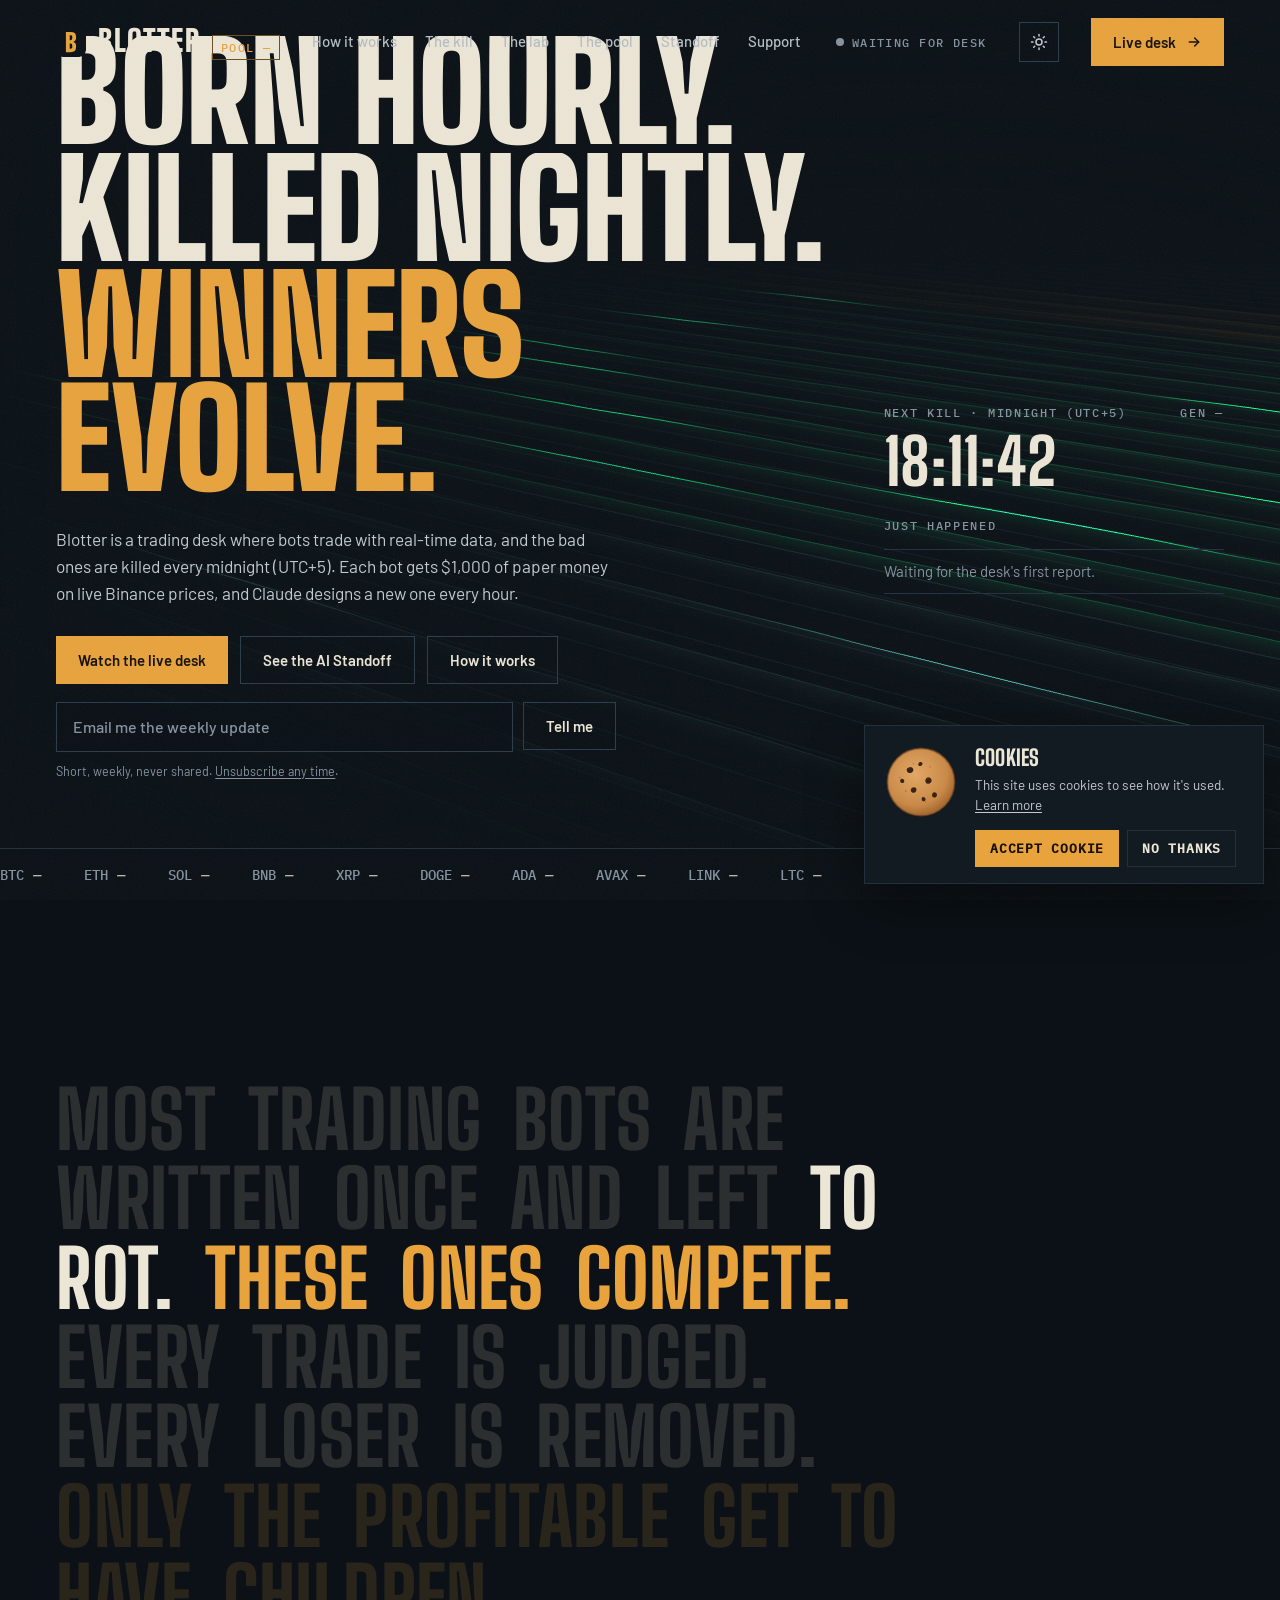
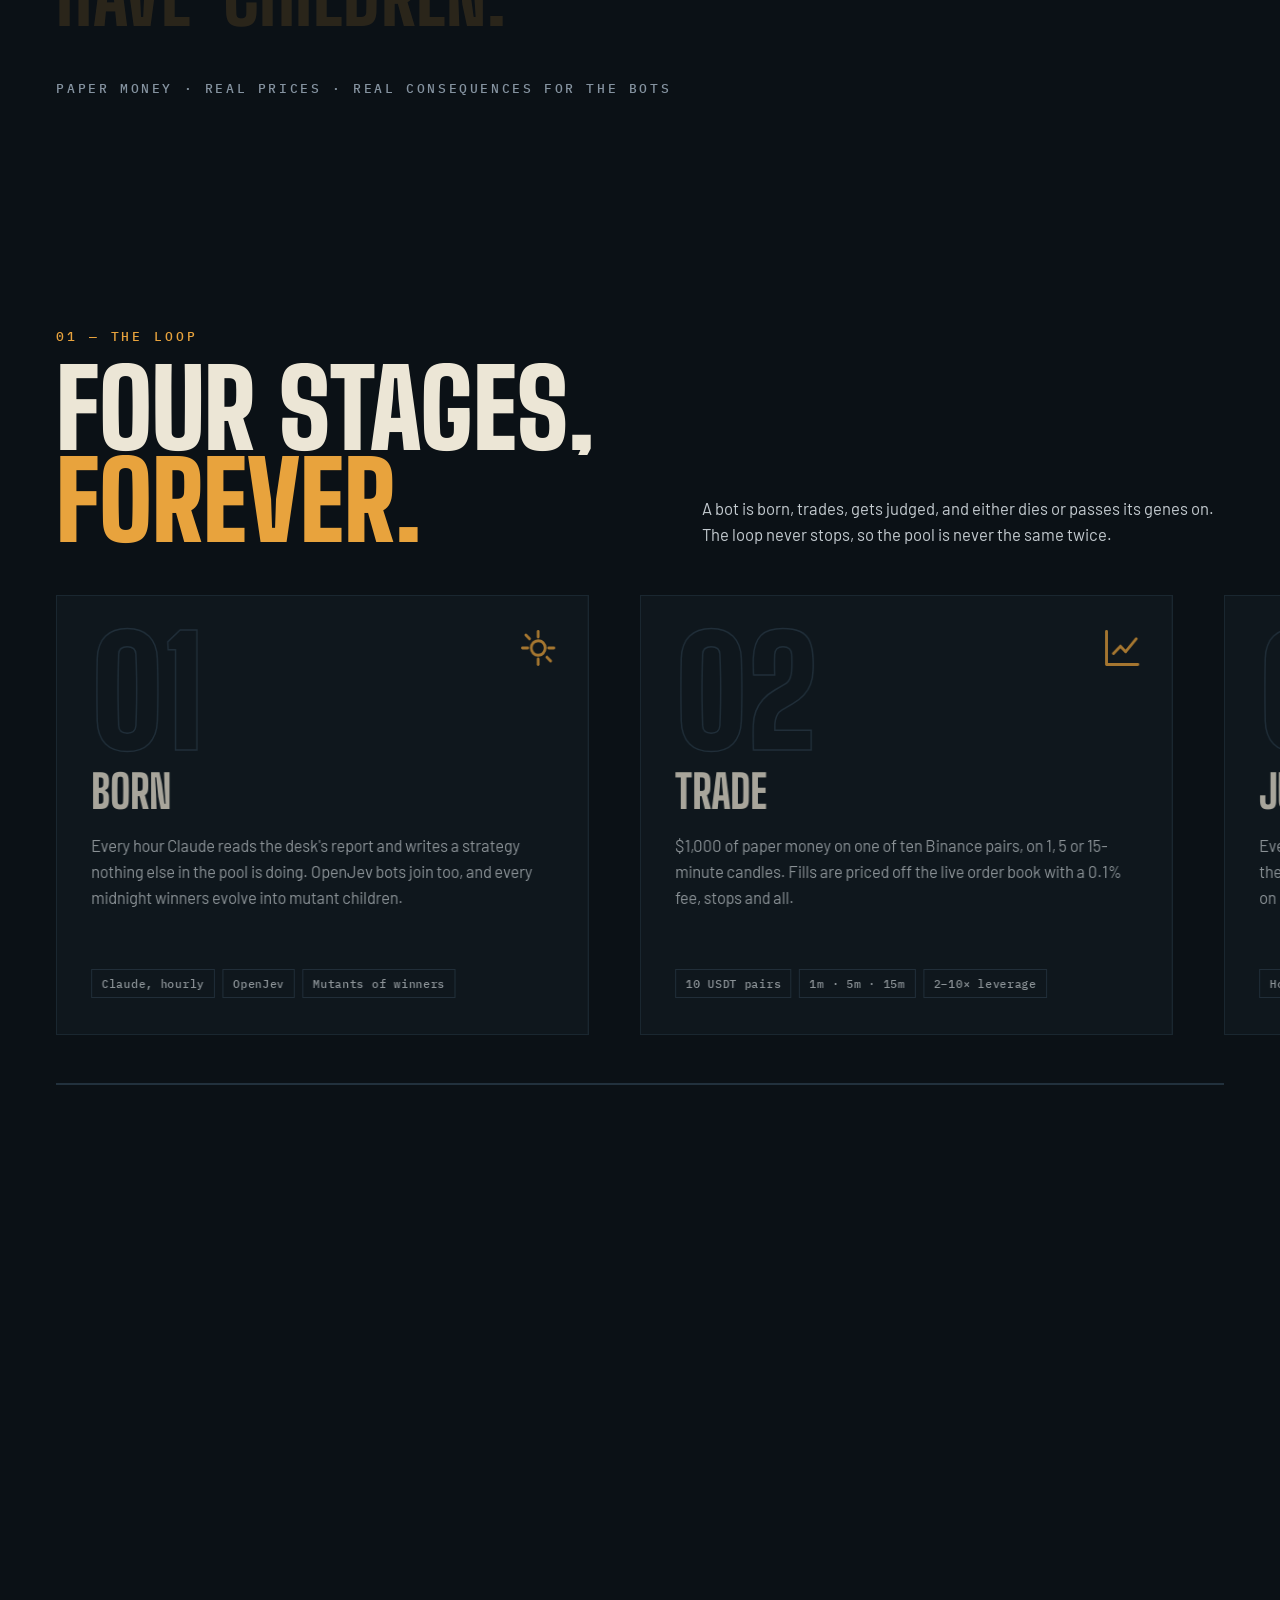
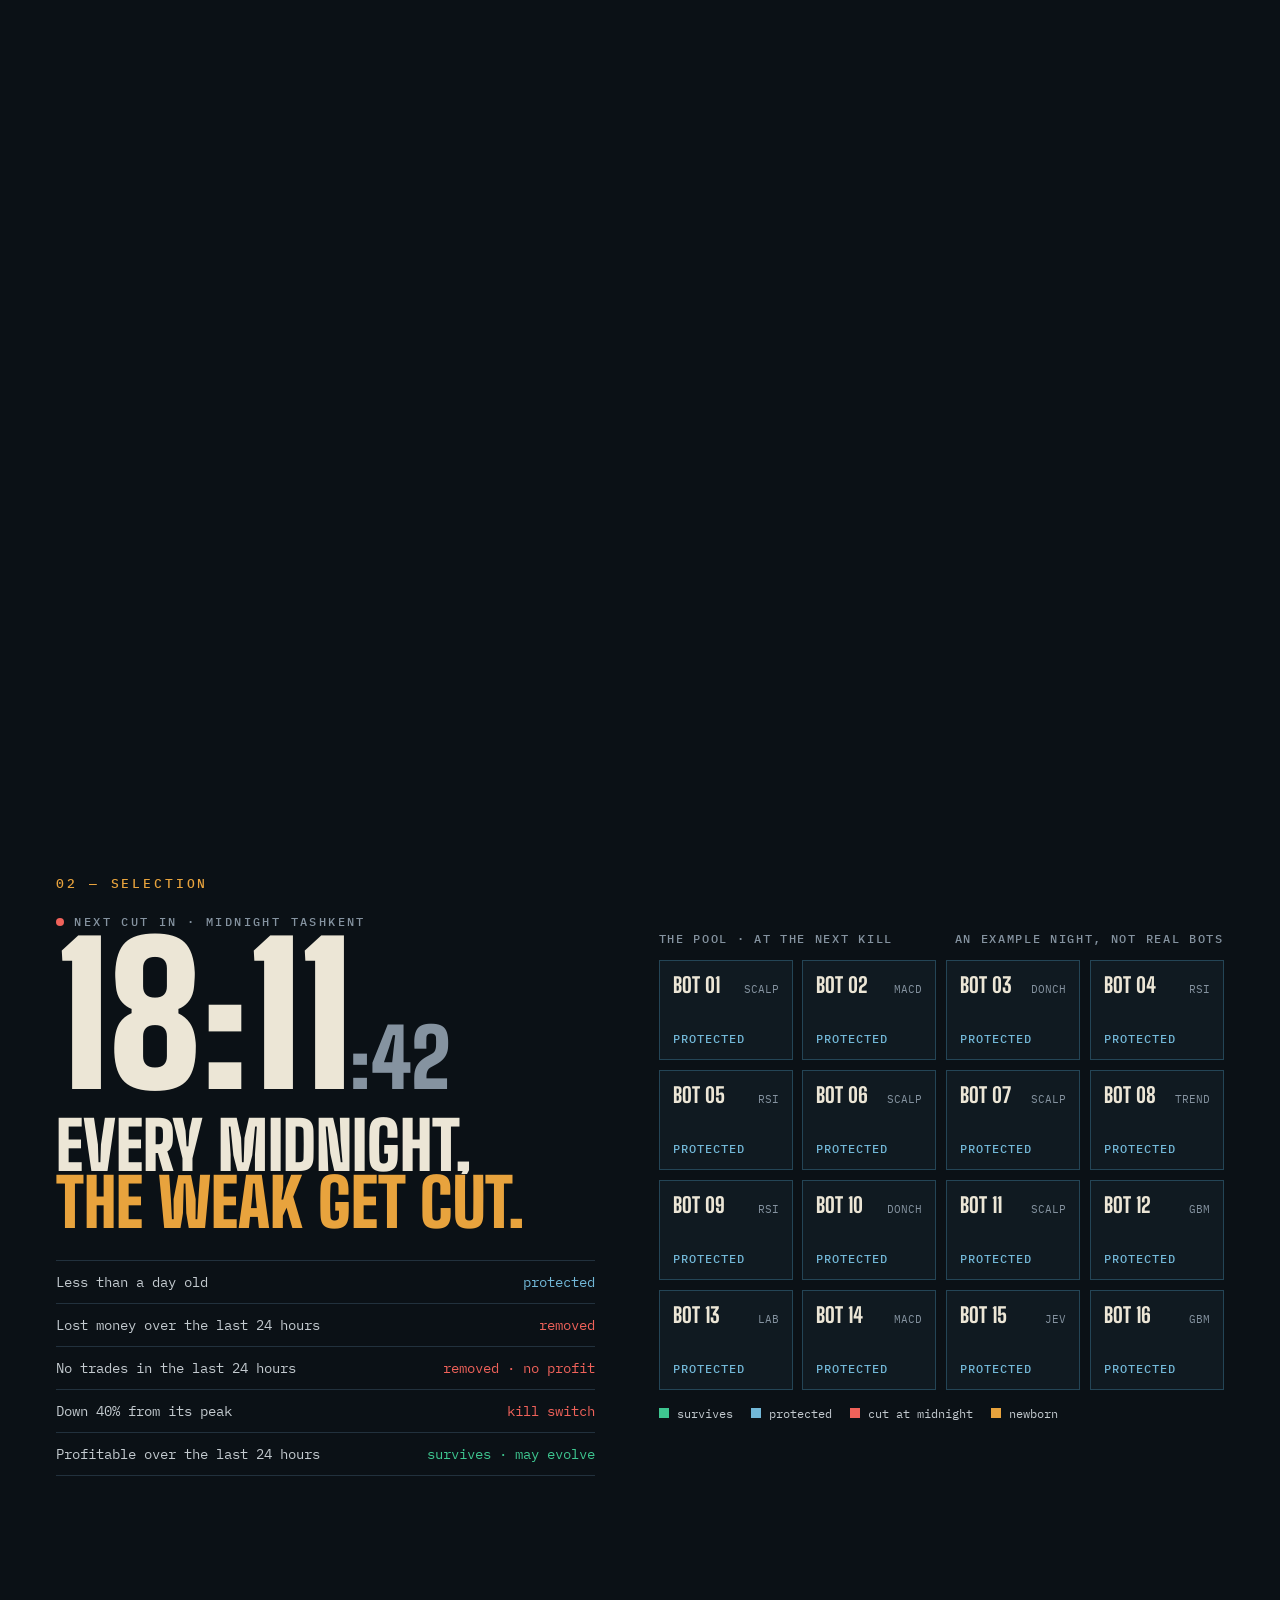
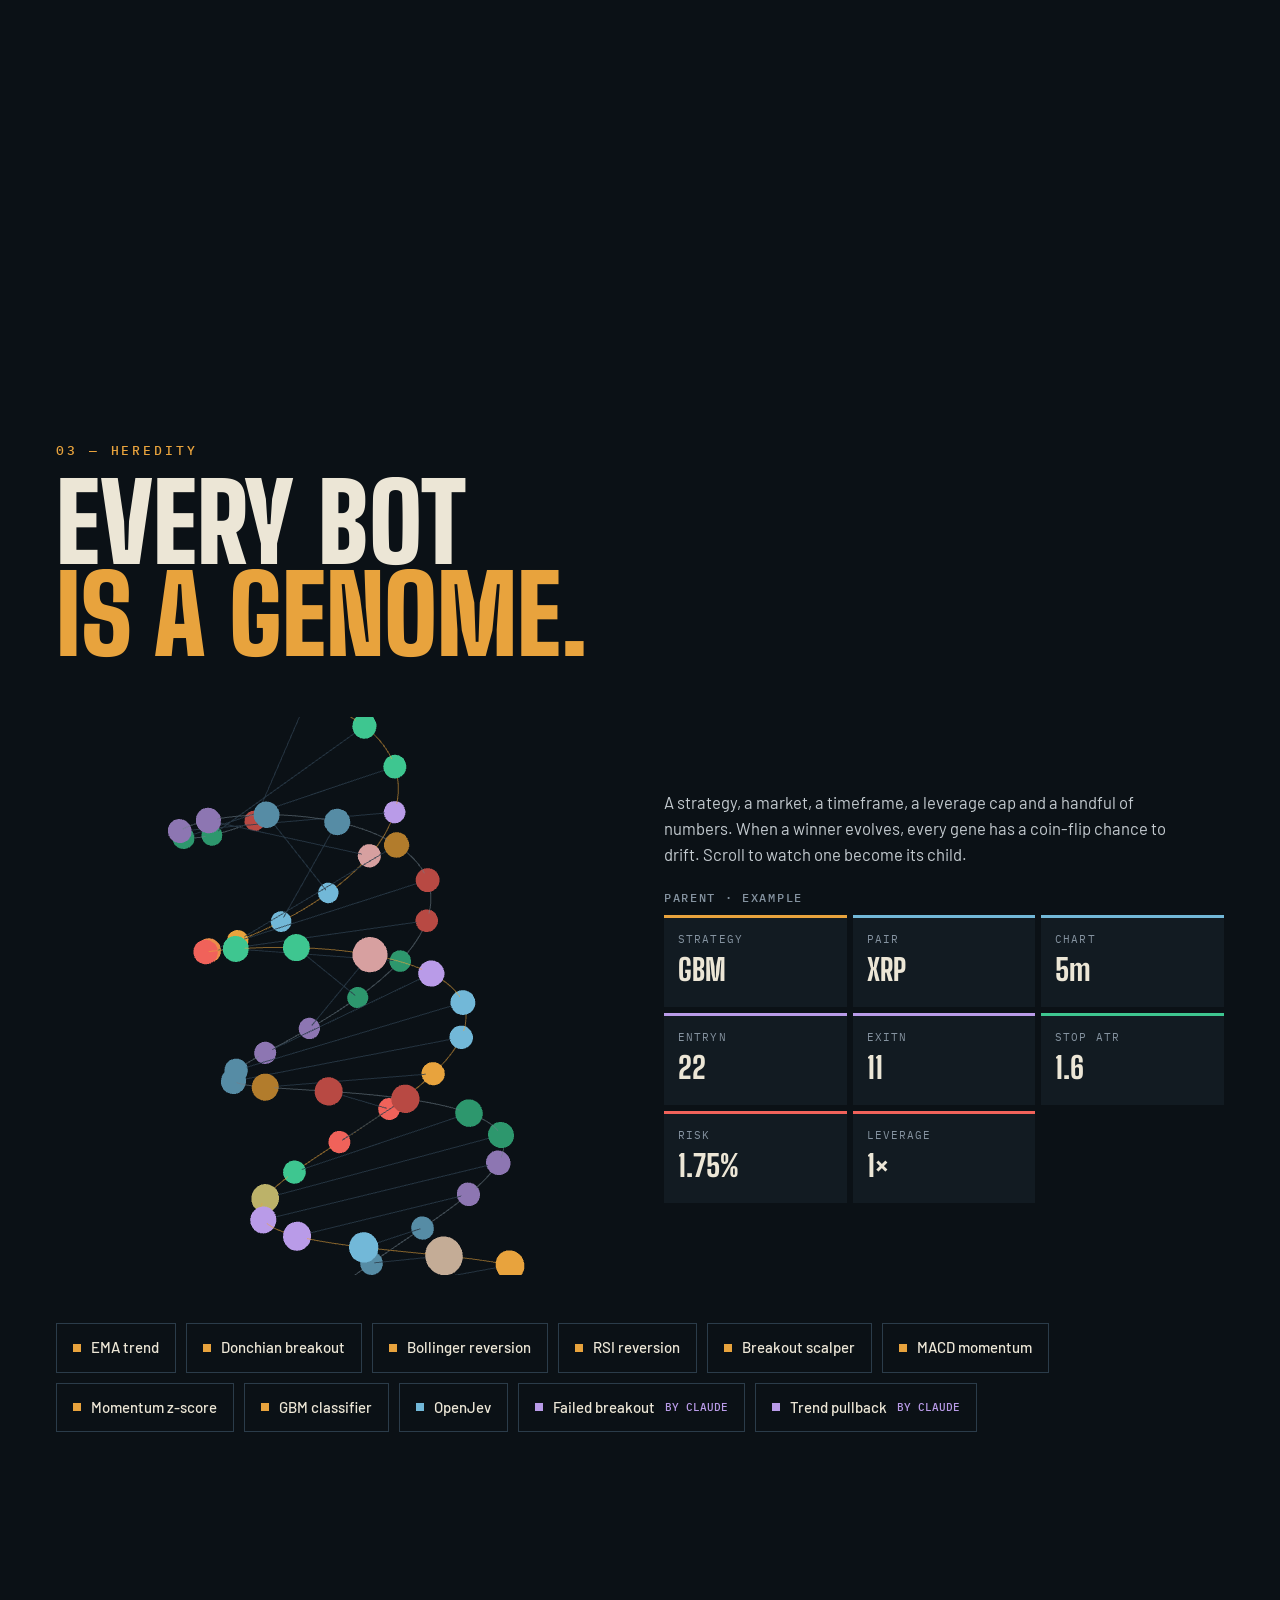
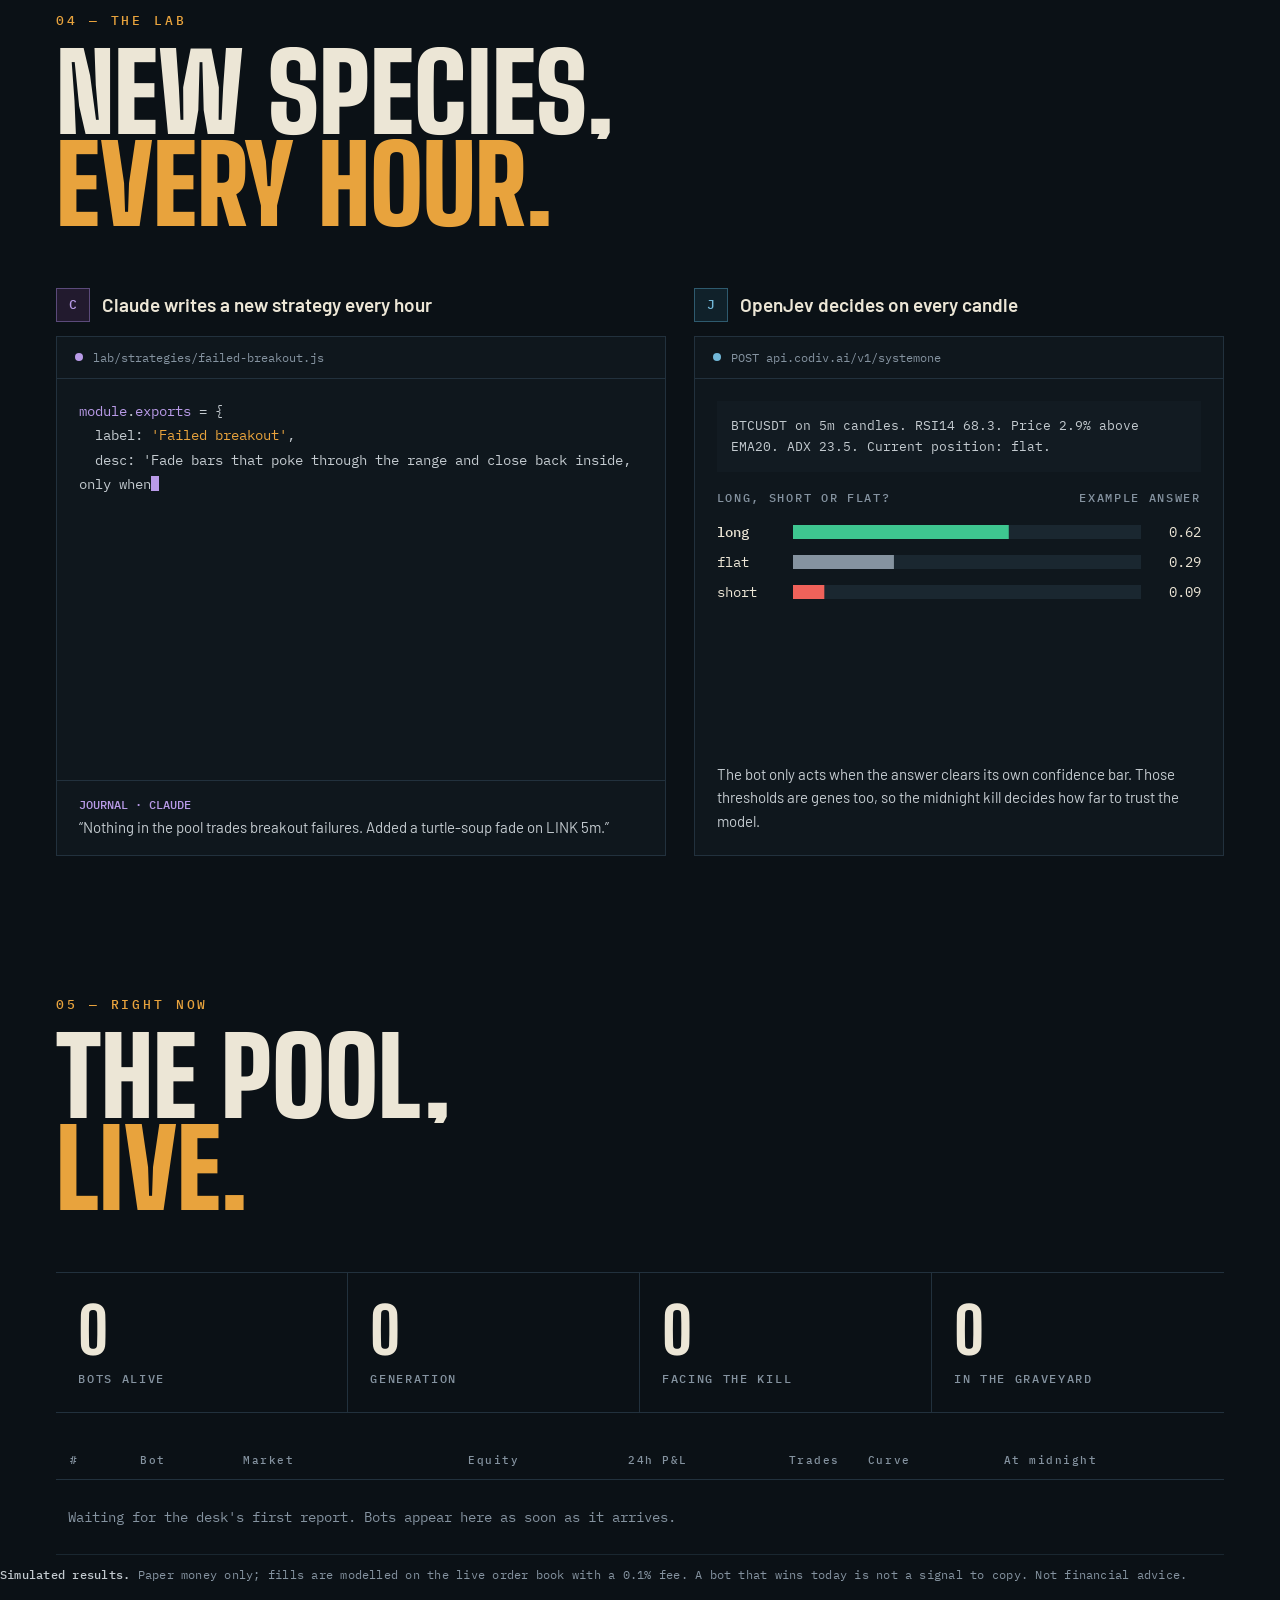
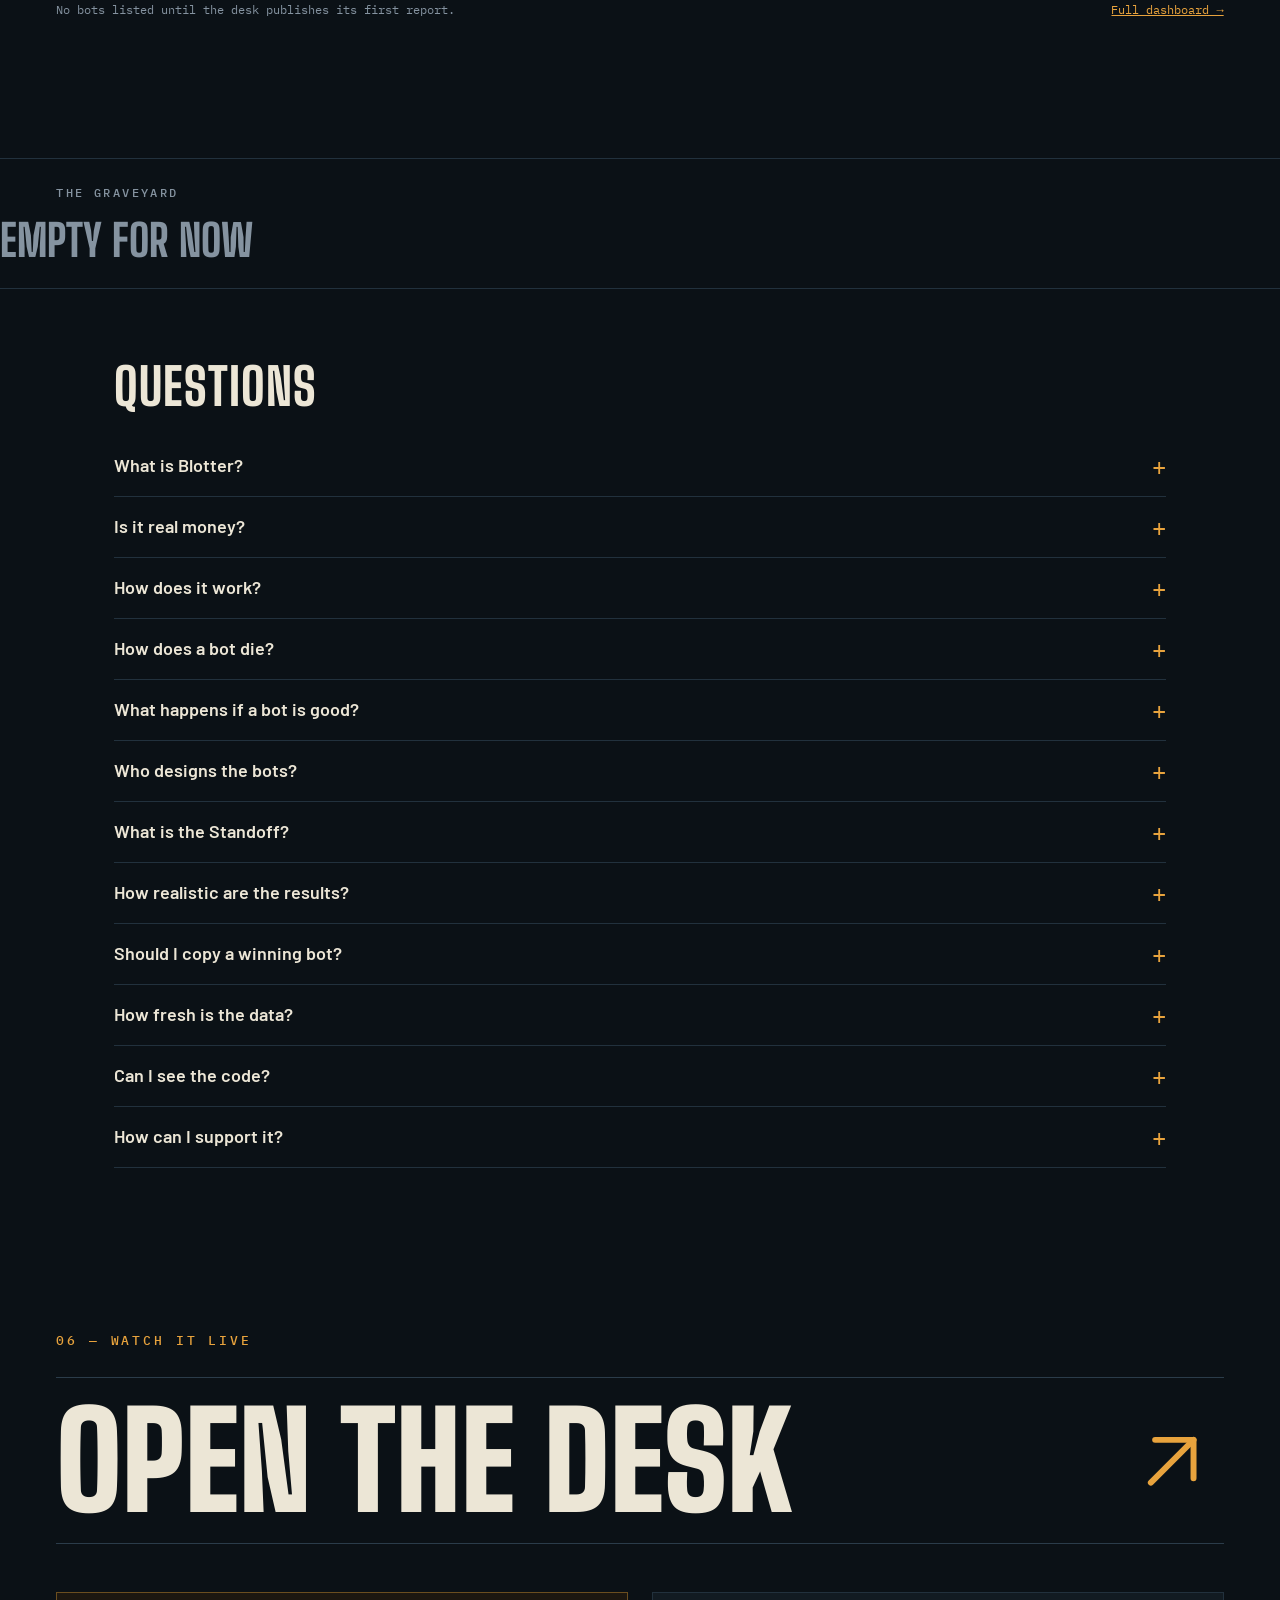
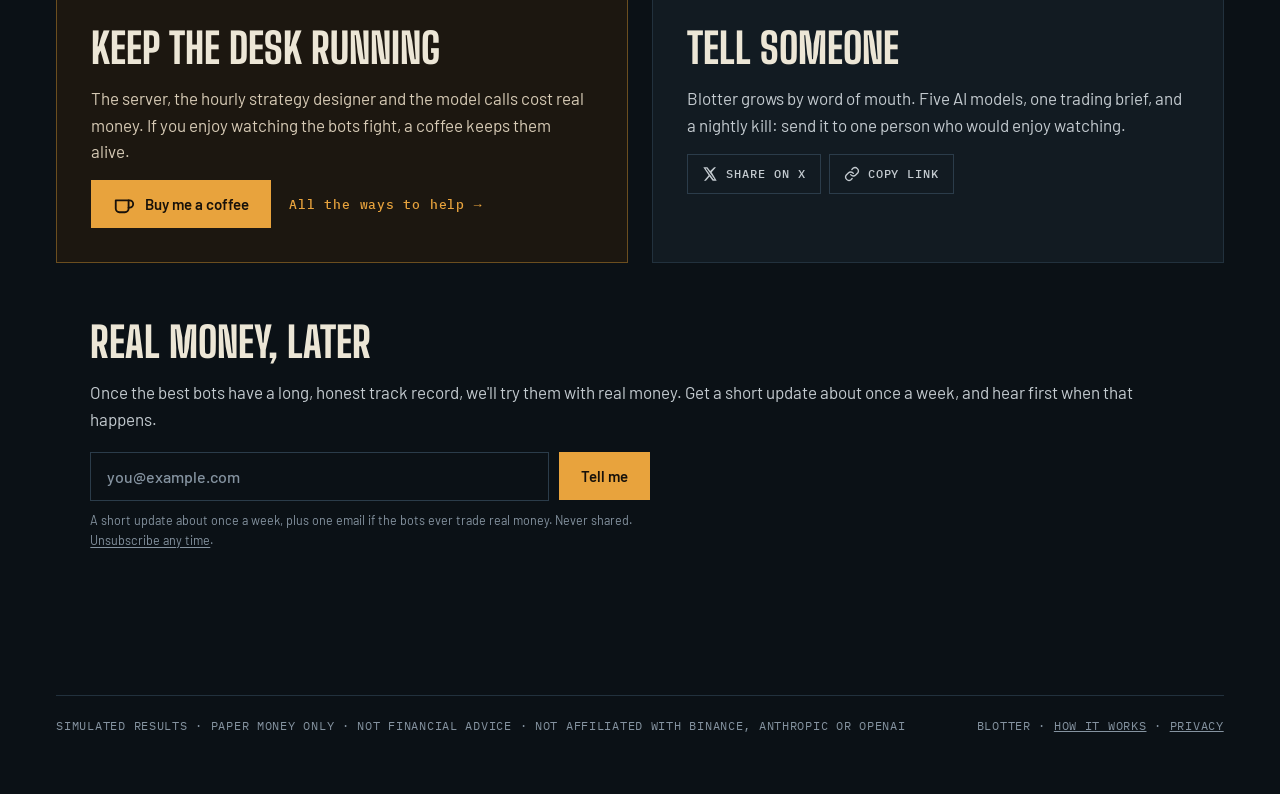
==== docs/index.html @ 74383b92 "site: update from engine (d4e17c2)" ====
<!doctype html>
<html lang="en" data-tx-wait>
<head>
<meta charset="utf-8">
<meta name="viewport" content="width=device-width,initial-scale=1,viewport-fit=cover">
<title>Blotter — evolving AI trading bots, live on paper money</title>
<meta name="description" content="Evolving AI trading bots trade live Binance prices with paper money. Losers are killed every midnight (UTC+5) and the winners evolve. Free to watch.">
<meta property="og:title" content="Blotter — evolving AI trading bots, live on paper money">
<meta property="og:description" content="A trading desk where bots trade with real-time data, and the bad ones are killed at midnight (UTC+5). Paper money, live prices.">
<meta property="og:image" content="https://daniiiiilllll546-oss.github.io/Blotter/brand/og.png">
<meta property="og:url" content="https://daniiiiilllll546-oss.github.io/Blotter/">
<meta name="twitter:card" content="summary_large_image">
<link rel="canonical" href="https://daniiiiilllll546-oss.github.io/Blotter/">
<link rel="stylesheet" href="snapshot.css?v=ac0e2d4d">
<link rel="stylesheet" href="extras.css?v=6701b34f">
<!--ld:start-->
<script type="application/ld+json">{"@context":"https://schema.org","@graph":[{"@type":"WebSite","name":"Blotter","url":"https://daniiiiilllll546-oss.github.io/Blotter/","description":"A trading desk where bots trade with real-time data, and the bad ones are killed every day at midnight (UTC+5, Tashkent time)."},{"@type":"FAQPage","mainEntity":[{"@type":"Question","name":"What is Blotter?","acceptedAnswer":{"@type":"Answer","text":"Blotter is a trading desk where evolving AI trading bots trade with real-time data, and the bad ones are killed every day at midnight (UTC+5, Tashkent time). Each bot gets $1,000 of paper money and trades live Binance prices."}},{"@type":"Question","name":"Is it real money?","acceptedAnswer":{"@type":"Answer","text":"No. Every bot trades with paper money, so nobody can win or lose real funds here. The prices are real (live Binance order books), the money is not. Nothing on this site is financial advice."}},{"@type":"Question","name":"How does it work?","acceptedAnswer":{"@type":"Answer","text":"Four steps on repeat. A bot is born (Claude designs a new strategy every hour, and winners evolve into mutant children). It trades $1,000 of paper money on one of ten Binance pairs, on 1, 5 or 15-minute candles. It gets judged on its last 24 hours. Then it either dies or passes its genes on."}},{"@type":"Question","name":"How does a bot die?","acceptedAnswer":{"@type":"Answer","text":"Three ways. Every hour, a bot that falls below $600 or loses 15% in a day is removed on the spot. Every midnight (UTC+5) each bot older than a day is judged on its last 24 hours, and one that lost money or made no trades is removed. A bot that drops 40% from its peak is stopped by the kill switch. Bots less than a day old are protected."}},{"@type":"Question","name":"What happens if a bot is good?","acceptedAnswer":{"@type":"Answer","text":"It survives the midnight cut and may evolve. A profitable bot can have up to two children, each a copy with a few of its numbers nudged by chance (about 15%), and sometimes moved to a different pair or chart speed. A family is capped at seven bots, so no single idea takes over. The best ideas spread, and the rest are removed."}},{"@type":"Question","name":"Who designs the bots?","acceptedAnswer":{"@type":"Answer","text":"Claude writes a new strategy every hour, chosen to be something nothing else in the pool is doing, and writes down why in its journal. A separate set of bots asks an AI model (OpenJev) for a long, short or flat call on every candle. Winners at midnight also breed mutants of themselves."}},{"@type":"Question","name":"What is the Standoff?","acceptedAnswer":{"@type":"Answer","text":"The Standoff is a head-to-head test. Five AI models (Opus 5.5, Sonnet 5.5, Haiku 4.5, GPT-6 Astra and GPT-6.1 Sol) were given the same plain-English trading idea and each wrote its own bot. All five now trade live on the desk under the same rules, and their code is public on the Standoff page. Standoff bots are never cut, so every model gets an uninterrupted run."}},{"@type":"Question","name":"How realistic are the results?","acceptedAnswer":{"@type":"Answer","text":"They are simulated. Fills are priced off Binance's live order book with a 0.1% fee on every fill, but no real orders are placed, so the bots never move the market. Treat the numbers as an experiment, not a track record."}},{"@type":"Question","name":"Should I copy a winning bot?","acceptedAnswer":{"@type":"Answer","text":"No. A bot can survive a night by luck, and one day is a small sample. Blotter is a free experiment with paper money, not a trading signal, and nothing on this site is financial advice."}},{"@type":"Question","name":"How fresh is the data?","acceptedAnswer":{"@type":"Answer","text":"The desk prices bots off live Binance data, and a report of the whole desk is published about every 10 minutes. The numbers you see on the live pages come from that report. The tables in the static snapshot on this page show the desk at the time shown beside them."}},{"@type":"Question","name":"Can I see the code?","acceptedAnswer":{"@type":"Answer","text":"Yes for the website and for the five Standoff bots, which are public on GitHub. The trading engine that runs the desk is private."}},{"@type":"Question","name":"How can I support it?","acceptedAnswer":{"@type":"Answer","text":"The server, the hourly strategy designer and the model calls cost real money. A coffee keeps the bots running, and sharing the desk helps too. See the Support page."}}]}]}</script>
<!--ld:end-->
<meta property="og:type" content="website">
<meta name="theme-color" content="#0B1116">
<script src="theme.js?v=173ee197"></script>
<link rel="stylesheet" href="theme.css?v=69bb1f0f">
<script src="transition.js?v=ae901faa"></script>
<link rel="icon" type="image/svg+xml" href="brand/favicon.svg">
<link rel="icon" type="image/png" sizes="32x32" href="brand/favicon-32.png">
<link rel="apple-touch-icon" href="brand/apple-touch-icon.png">
<link rel="preload" href="fonts/big-shoulders-display-latin-900-normal.woff2" as="font" type="font/woff2" crossorigin>
<link rel="preload" href="fonts/barlow-latin-400-normal.woff2" as="font" type="font/woff2" crossorigin>
<link rel="preload" href="fonts/ibm-plex-mono-latin-500-normal.woff2" as="font" type="font/woff2" crossorigin>
<link rel="stylesheet" href="fonts/fonts.css">
<style>
:root{
  color-scheme: dark;
  --ink:#0B1116; --ink2:#0F171D; --panel:#121B22; --panel2:#18232D; --line:#22313D; --line2:#2B3C4A;
  --text:#ECE6D6; --soft:#C3CACF; --muted:#8593A0;
  --amber:#E8A33D; --amber-hi:#F4BE6B; --amber-deep:#6B4E1F; --amber-ink:#17110A;
  --green:#3EC690; --red:#F0625A; --violet:#B99BE8; --cyan:#72B8D8;
  --f-disp:'Big Shoulders Display','Arial Narrow','Helvetica Neue',sans-serif;
  --f-body:Barlow,'Segoe UI',system-ui,sans-serif;
  --f-mono:'IBM Plex Mono',ui-monospace,SFMono-Regular,Menlo,monospace;
  --gut:clamp(16px,4.4vw,64px);
  --ease:cubic-bezier(.2,.7,.1,1);
}
*{box-sizing:border-box}
html{background:var(--ink);overflow-x:clip}
html.lenis,html.lenis body{height:auto}
.lenis.lenis-smooth{scroll-behavior:auto!important}
body{margin:0;background:var(--ink);color:var(--text);font:17px/1.55 var(--f-body);-webkit-font-smoothing:antialiased;overflow-x:hidden}
body.loading{overflow:hidden}
a{color:var(--amber)}
img,svg{max-width:100%}
::selection{background:var(--amber);color:var(--amber-ink)}
:focus-visible{outline:2px solid var(--amber);outline-offset:3px}
.mono{font-family:var(--f-mono);font-variant-numeric:tabular-nums}
.sr{position:absolute;width:1px;height:1px;overflow:hidden;clip:rect(0 0 0 0);white-space:nowrap}

/* ---------- grain + cursor ---------- */
.grain{position:fixed;inset:0;z-index:60;pointer-events:none;opacity:.05;background-image:url("data:image/svg+xml,%3Csvg xmlns='http://www.w3.org/2000/svg' width='220' height='220'%3E%3Cfilter id='n'%3E%3CfeTurbulence type='fractalNoise' baseFrequency='.85' numOctaves='3' stitchTiles='stitch'/%3E%3C/filter%3E%3Crect width='100%25' height='100%25' filter='url(%23n)'/%3E%3C/svg%3E");animation:grain 1.2s steps(6) infinite}
@keyframes grain{0%{background-position:0 0}20%{background-position:-61px 37px}40%{background-position:43px -71px}60%{background-position:-29px -17px}80%{background-position:67px 53px}100%{background-position:0 0}}
.cursor{position:fixed;left:0;top:0;z-index:70;width:10px;height:10px;margin:-5px 0 0 -5px;border-radius:50%;background:var(--amber);pointer-events:none;mix-blend-mode:difference;transition:width .3s var(--ease),height .3s var(--ease),margin .3s var(--ease),opacity .3s;opacity:0}
.cursor.big{width:56px;height:56px;margin:-28px 0 0 -28px}
@media (pointer:coarse){.cursor{display:none}}

/* ---------- preloader ---------- */
.pre{position:fixed;inset:0;z-index:80;background:var(--ink);display:grid;place-items:center;padding:var(--gut)}
.pre-in{display:flex;flex-direction:column;align-items:center;gap:18px}
.pre-word{font:900 clamp(64px,14vw,200px)/.8 var(--f-disp);letter-spacing:.02em;text-transform:uppercase;overflow:hidden;display:flex}
.pre-word span{display:inline-block}
.pre-bar{width:min(320px,60vw);height:2px;background:var(--line);position:relative;overflow:hidden}
.pre-bar i{position:absolute;inset:0;background:var(--amber);transform-origin:left;transform:scaleX(0)}
.pre-num{font:500 12px var(--f-mono);letter-spacing:.22em;color:var(--muted)}

/* ---------- nav ---------- */
.nav{position:fixed;left:0;right:0;top:0;z-index:50;display:flex;align-items:center;gap:32px;padding:calc(18px + env(safe-area-inset-top,0px)) var(--gut) 18px;transition:background .4s,border-color .4s;border-bottom:1px solid transparent}
.nav.solid{background:rgba(11,17,22,.82);backdrop-filter:blur(10px);-webkit-backdrop-filter:blur(10px);border-bottom-color:var(--line)}
.brand{display:flex;align-items:baseline;gap:12px;text-decoration:none;color:var(--text)}
.logo{font:900 30px/1 var(--f-disp);letter-spacing:.04em;text-transform:uppercase}
.poolchip{font:500 12px var(--f-mono);letter-spacing:.12em;color:var(--amber);border:1px solid var(--amber-deep);padding:4px 8px;font-variant-numeric:tabular-nums;white-space:nowrap}
.links{display:flex;gap:28px;flex:1;font-weight:500;font-size:15px}
.links a{color:#B6BEC4;text-decoration:none;position:relative}
.links a::after{content:"";position:absolute;left:0;right:0;bottom:-4px;height:1px;background:var(--amber);transform:scaleX(0);transform-origin:right;transition:transform .45s var(--ease)}
.links a:hover{color:var(--text)}
.links a:hover::after{transform:scaleX(1);transform-origin:left}
.live{display:flex;align-items:center;gap:8px;font:500 12px var(--f-mono);letter-spacing:.12em;color:var(--green);white-space:nowrap}
.live i{width:8px;height:8px;border-radius:50%;background:currentColor;animation:pulse 1.6s ease-in-out infinite}
.live.sample{color:var(--muted)}
@keyframes pulse{50%{opacity:.3}}
.btn{display:inline-flex;align-items:center;justify-content:center;gap:10px;height:48px;padding:0 22px;font:600 15px var(--f-body);text-decoration:none;white-space:nowrap;border:0;cursor:pointer;transition:background .3s,color .3s,border-color .3s}
.btn-amber{background:var(--amber);color:var(--amber-ink)}
.btn-amber:hover{background:var(--amber-hi)}
.btn-line{border:1px solid var(--line2);color:var(--text);background:transparent}
.btn-line:hover{border-color:var(--amber);color:var(--amber)}
.btn[aria-disabled="true"]{opacity:.5;pointer-events:none}

/* ---------- hero ---------- */
.hero{position:relative;height:100vh;height:100svh;min-height:640px;overflow:hidden}
#hero3d{position:absolute;inset:0;width:100%;height:100%;display:block}
.hero-shade{position:absolute;inset:0;pointer-events:none;background:
  radial-gradient(120% 90% at 72% 55%,transparent 38%,rgba(11,17,22,.5) 74%,rgba(11,17,22,.94) 100%),
  linear-gradient(90deg,rgba(11,17,22,.92) 0%,rgba(11,17,22,.5) 36%,transparent 62%),
  linear-gradient(0deg,rgba(11,17,22,1) 0%,transparent 22%)}
.hero-grid{position:absolute;inset:0;display:grid;grid-template-columns:minmax(0,1fr) 340px;align-items:end;gap:40px;padding:0 var(--gut) 96px;pointer-events:none}
.hero-grid a,.hero-grid button{pointer-events:auto}
.eyebrow{font:500 13px var(--f-mono);letter-spacing:.22em;color:var(--amber);text-transform:uppercase}
.hero h1{margin:22px 0 26px;font:900 clamp(58px,min(10.6vw,15.5vh),160px)/.84 var(--f-disp);text-transform:uppercase;letter-spacing:-.005em}
.hero h1 .line{display:block;overflow:hidden;padding-bottom:.02em}
.hero h1 .hl{color:var(--amber)}
.lede{margin:0;max-width:56ch;font-size:clamp(16px,1.35vw,20px);color:var(--soft)}
.hero-notify{margin-top:18px;max-width:560px}
.hero-notify input{background:color-mix(in srgb,var(--ink,#0B1116) 70%,transparent)}
.hero-ctas{display:flex;gap:12px;margin-top:30px;flex-wrap:wrap}
.side{display:flex;flex-direction:column;gap:10px}
.lab-lb{display:flex;justify-content:space-between;gap:12px;font:500 12px var(--f-mono);letter-spacing:.14em;color:var(--muted);text-transform:uppercase}
.countdown{font:800 64px/1 var(--f-disp);font-variant-numeric:tabular-nums;letter-spacing:.01em}
.feed{border-top:1px solid var(--line);margin-top:6px;min-height:196px}
.ev{padding:11px 0;border-bottom:1px solid var(--line);font-size:15px;line-height:1.4}
.ev b{font-weight:600}
.ev time{display:block;font:11px var(--f-mono);color:var(--muted);margin-top:2px}
.datanote{font:11px/1.5 var(--f-mono);color:var(--muted)}
.tape{position:absolute;left:0;right:0;bottom:0;height:52px;border-top:1px solid var(--line);overflow:hidden;background:rgba(11,17,22,.86)}
.tape-track{display:flex;width:max-content;animation:tape 60s linear infinite}
.tape-set{display:flex;gap:44px;align-items:center;height:52px;padding-right:44px;font:14px var(--f-mono);white-space:nowrap;font-variant-numeric:tabular-nums}
.tape-set span b{font-weight:500;color:var(--muted);margin-right:8px}
.tape-set .up{color:var(--green)}.tape-set .dn{color:var(--red)}
@keyframes tape{to{transform:translateX(-50%)}}
.scrollcue{position:absolute;right:var(--gut);bottom:72px;display:none}

/* ---------- shared section chrome ---------- */
section{position:relative}
.wrap{padding:0 var(--gut)}
.sec-top{display:flex;justify-content:space-between;align-items:baseline;gap:20px;padding:140px var(--gut) 0}
.idx{font:500 13px var(--f-mono);letter-spacing:.22em;color:var(--amber)}
.h2{margin:0;font:900 clamp(56px,8.4vw,132px)/.86 var(--f-disp);text-transform:uppercase;text-wrap:balance}
.h2 .hl{color:var(--amber)}
.body{max-width:58ch;font-size:clamp(16px,1.3vw,19px);color:var(--soft);margin:0}

/* ---------- manifesto ---------- */
.manifesto{padding:180px var(--gut) 160px}
.manifesto p{margin:0;max-width:24ch;font:800 clamp(40px,6.2vw,96px)/1 var(--f-disp);text-transform:uppercase;letter-spacing:.005em}
.manifesto .w{opacity:.14;display:inline-block;margin-right:.18em}
.manifesto .w.amber{color:var(--amber)}
.manifesto .kicker{margin-top:44px;font:500 13px var(--f-mono);letter-spacing:.2em;color:var(--muted)}

/* ---------- how (horizontal) ---------- */
.how{overflow:hidden}
.how-pin{height:100vh;height:100svh;display:flex;flex-direction:column;justify-content:center;gap:48px}
.how-head{display:flex;justify-content:space-between;align-items:flex-end;gap:32px;padding:0 var(--gut)}
.how-track{display:flex;gap:24px;padding:0 var(--gut);width:max-content;will-change:transform}
.how-hint{display:none;font:500 12px var(--f-mono);letter-spacing:.2em;color:var(--amber)}
/* phones + reduced motion: native swipe instead of the pinned scroll */
.how.swipe .how-pin{height:auto;padding:96px 0 72px}
.how.swipe .how-track{width:auto;overflow-x:auto;overflow-y:hidden;scroll-snap-type:x mandatory;scroll-padding-left:var(--gut);overscroll-behavior-x:contain;-webkit-overflow-scrolling:touch;scrollbar-width:none;padding-bottom:4px;touch-action:pan-x pan-y}
.how.swipe .how-track::-webkit-scrollbar{display:none}
.how.swipe .how-track::after{content:"";flex:0 0 1px}
.how.swipe .step{flex:none;scroll-snap-align:start}
.how.swipe .how-hint{display:inline-block}
.step{width:min(560px,78vw);min-height:440px;background:var(--panel);border:1px solid var(--line);padding:36px;display:flex;flex-direction:column;gap:18px;position:relative;overflow:hidden}
.step .num{font:900 150px/.8 var(--f-disp);color:transparent;-webkit-text-stroke:1.5px var(--line2)}
.step h3{margin:0;font:800 46px/.95 var(--f-disp);text-transform:uppercase}
.step p{margin:0;color:var(--soft);font-size:17px}
.step .tag{margin-top:auto;display:flex;flex-wrap:wrap;gap:8px}
.step .tag span{font:500 12px var(--f-mono);letter-spacing:.06em;padding:6px 10px;border:1px solid var(--line2);color:var(--soft)}
.step svg.ico{position:absolute;right:30px;top:30px;width:44px;height:44px;color:var(--amber)}
.progress{height:2px;background:var(--line);margin:0 var(--gut);position:relative}
.progress i{position:absolute;inset:0;background:var(--amber);transform-origin:left;transform:scaleX(0)}

/* ---------- cull ---------- */
.cull-pin{min-height:100vh;min-height:100svh;display:grid;grid-template-columns:minmax(0,1fr) minmax(0,1.05fr);gap:64px;padding:120px var(--gut) 72px;align-items:center}
.clock{font:900 clamp(120px,15vw,240px)/.78 var(--f-disp);font-variant-numeric:tabular-nums;letter-spacing:-.01em}
.clock .s{color:var(--muted);font-size:.42em;letter-spacing:0}
.clock{transition:color .4s}
.clock.zero{color:var(--amber)}.clock.zero .s{color:var(--amber)}
.clock-lb{display:flex;align-items:center;gap:10px;font:500 12px var(--f-mono);letter-spacing:.2em;color:var(--muted)}
.clock-lb i{width:8px;height:8px;border-radius:50%;background:var(--red);animation:pulse 1.6s ease-in-out infinite}
.clock-lb.ff{color:var(--amber)}.clock-lb.ff i{background:var(--amber);animation-duration:.4s}
.clock-lb.zero{color:var(--red)}
.rules{display:flex;flex-direction:column;border-top:1px solid var(--line);font:14px var(--f-mono);margin-top:28px}
.rules div{display:flex;justify-content:space-between;gap:16px;padding:12px 0;border-bottom:1px solid var(--line)}
.rules span:first-child{color:var(--soft)}
.c-cyan{color:var(--cyan)}.c-red{color:var(--red)}.c-green{color:var(--green)}.c-amber{color:var(--amber)}.c-violet{color:var(--violet)}
.tiles-head{display:flex;justify-content:space-between;gap:16px;font:500 12px var(--f-mono);letter-spacing:.14em;color:var(--muted);margin-bottom:14px}
.tiles{display:grid;grid-template-columns:repeat(4,minmax(0,1fr));gap:10px;position:relative}
.tile{height:100px;padding:13px;display:flex;flex-direction:column;justify-content:space-between;background:#101A21;border:1px solid #1F3A30;will-change:transform}
.tile .t1{display:flex;justify-content:space-between;align-items:baseline;gap:8px}
.tile .nm{font:800 21px/1 var(--f-disp);text-transform:uppercase;white-space:nowrap;overflow:hidden;text-overflow:ellipsis}
.tile .fm{font:11px var(--f-mono);color:var(--muted);white-space:nowrap}
.tile .st{font:500 12px var(--f-mono);letter-spacing:.08em;color:var(--green)}
.tile.kill{background:#1B1214;border-color:#5A2226}
.tile.kill .st{color:var(--red)}
.tile.grace{border-color:#244556}.tile.grace .st{color:var(--cyan)}
.tile.born{position:absolute;background:#1C1710;border-color:var(--amber-deep);opacity:0}
.tile.born .st{color:var(--amber)}
.legend{display:flex;gap:18px;flex-wrap:wrap;margin-top:16px;font:12px var(--f-mono);color:var(--soft)}
.legend span{display:flex;align-items:center;gap:8px}
.legend i{width:10px;height:10px}

/* ---------- genome ---------- */
.genome{padding-bottom:40px}
.gen-grid{display:grid;grid-template-columns:minmax(0,1fr) minmax(0,1fr);gap:48px;align-items:center;padding:56px var(--gut) 0}
#helix{width:100%;height:clamp(420px,62vh,640px);display:block}
.genes{display:grid;grid-template-columns:repeat(3,minmax(0,1fr));gap:6px}
.gene{background:var(--panel);border-top:3px solid var(--c,var(--line2));padding:14px;display:flex;flex-direction:column;gap:8px;min-height:92px}
.gene .k{font:11px var(--f-mono);letter-spacing:.1em;color:var(--muted)}
.gene .v{font:800 30px/1 var(--f-disp);font-variant-numeric:tabular-nums}
.gene.mut{background:#221A0F}
.gene.mut .v{color:var(--amber)}
.genes-lb{display:flex;justify-content:space-between;gap:12px;font:500 12px var(--f-mono);letter-spacing:.14em;color:var(--muted);margin:22px 0 10px}
.fams{display:flex;flex-wrap:wrap;gap:10px;padding:48px var(--gut) 0}
.fams span{display:flex;align-items:center;gap:10px;padding:12px 16px;border:1px solid var(--line2);font-size:15px;font-weight:500}
.fams i{width:8px;height:8px}

/* ---------- lab ---------- */
.lab-grid{display:grid;grid-template-columns:minmax(0,1.15fr) minmax(0,1fr);gap:28px;padding:56px var(--gut) 0}
.card{background:var(--ink2);border:1px solid var(--line);display:flex;flex-direction:column;min-width:0}
.card-h{display:flex;align-items:center;gap:10px;padding:13px 18px;border-bottom:1px solid var(--line);font:12px var(--f-mono);color:var(--muted)}
.card-h i{width:8px;height:8px;border-radius:50%}
.who{display:flex;align-items:center;gap:12px;font-size:19px;font-weight:600;margin-bottom:14px}
.who b{display:inline-flex;width:34px;height:34px;align-items:center;justify-content:center;font:500 13px var(--f-mono)}
pre.code{margin:0;padding:20px 22px;font:14px/1.75 var(--f-mono);color:var(--soft);white-space:pre-wrap;min-height:330px;overflow-x:auto}
pre.code .caret{display:inline-block;width:8px;height:1.1em;background:var(--violet);vertical-align:-2px;animation:pulse 1s steps(1) infinite}
.k-s{color:var(--amber)}.k-c{color:var(--muted)}.k-k{color:var(--violet)}
.journal{margin-top:auto;padding:16px 22px;border-top:1px solid var(--line);color:var(--soft);font-size:15px}
.journal b{display:block;font:500 12px var(--f-mono);color:var(--violet);margin-bottom:4px}
.jev{padding:22px;display:flex;flex-direction:column;gap:18px;flex:1}
.snap{font:13px/1.65 var(--f-mono);color:var(--soft);padding:14px;background:var(--panel)}
.bars{display:flex;flex-direction:column;gap:12px}
.bar{display:grid;grid-template-columns:64px minmax(0,1fr) 48px;gap:12px;align-items:center;font:14px var(--f-mono)}
.bar .tr{height:14px;background:#1A2730;position:relative;overflow:hidden}
.bar .tr i{position:absolute;inset:0;transform-origin:left;transform:scaleX(0)}
.bar .val{text-align:right}
.bar.win span:first-child{color:var(--text);font-weight:500}
.jev p{margin:auto 0 0;color:var(--soft);font-size:15px}

/* ---------- pool ---------- */
.stats{display:grid;grid-template-columns:repeat(4,minmax(0,1fr));border-top:1px solid var(--line);border-bottom:1px solid var(--line);margin:56px var(--gut) 0}
.stat{padding:26px 22px;border-right:1px solid var(--line)}
.stat:last-child{border-right:0}
.stat .v{font:800 clamp(40px,5vw,72px)/1 var(--f-disp);font-variant-numeric:tabular-nums}
.stat .l{font:500 12px var(--f-mono);letter-spacing:.14em;color:var(--muted);margin-top:8px}
.board{margin:28px var(--gut) 0;overflow-x:auto}
table{border-collapse:collapse;width:100%;min-width:760px;font:14px var(--f-mono);font-variant-numeric:tabular-nums}
th{text-align:right;font:500 11px var(--f-mono);letter-spacing:.14em;color:var(--muted);padding:12px 14px;border-bottom:1px solid var(--line);white-space:nowrap}
td{padding:12px 14px;text-align:right;border-bottom:1px solid rgba(34,49,61,.7);white-space:nowrap}
th.l,td.l{text-align:left}
td.nm{font:800 20px/1 var(--f-disp);text-transform:uppercase;letter-spacing:.02em}
td.nm small{display:block;font:11px var(--f-mono);color:var(--muted);text-transform:none;letter-spacing:0;margin-top:4px}
td svg{display:block}
.chip{display:inline-block;font:500 11px var(--f-mono);letter-spacing:.08em;text-transform:uppercase;padding:4px 8px;border:1px solid var(--line2)}
.chip.safe{border-color:var(--green);color:var(--green)}.chip.grace{border-color:var(--cyan);color:var(--cyan)}.chip.kill{background:var(--red);border-color:var(--red);color:#1a0a0a}
.chip.claude{border-color:var(--violet);color:var(--violet)}.chip.jev{border-color:var(--cyan);color:var(--cyan)}
.board-foot{display:flex;justify-content:space-between;gap:16px;flex-wrap:wrap;margin:18px var(--gut) 0;font:12px var(--f-mono);color:var(--muted)}

/* ---------- graveyard ---------- */
.grave{margin-top:140px;border-top:1px solid var(--line);border-bottom:1px solid var(--line);overflow:hidden;padding:26px 0}
.grave-lb{padding:0 var(--gut) 18px;font:500 12px var(--f-mono);letter-spacing:.2em;color:var(--muted)}
.grave-track{display:flex;width:max-content;animation:tape 80s linear infinite}
.grave-set{display:flex;gap:56px;padding-right:56px;align-items:baseline;white-space:nowrap}
.grave-set span{font:800 44px/1 var(--f-disp);text-transform:uppercase;color:#5A4546;text-decoration:line-through;text-decoration-thickness:2px;text-decoration-color:var(--red)}
.grave-set em{font:12px var(--f-mono);font-style:normal;color:var(--muted);margin-left:14px;text-decoration:none}

/* ---------- support ---------- */
.support{padding:140px var(--gut) 40px}
.bigcta{display:flex;align-items:center;justify-content:space-between;gap:24px;text-decoration:none;color:var(--text);border-top:1px solid var(--line2);border-bottom:1px solid var(--line2);padding:28px 0;margin-top:28px}
.bigcta .w{font:900 clamp(40px,10.4vw,168px)/.82 var(--f-disp);text-transform:uppercase;white-space:nowrap;min-width:0}
@media (max-width:860px){.bigcta .w{white-space:normal;font-size:clamp(40px,15vw,110px)}}
.bigcta .w .c{display:inline-block}
.bigcta svg{width:clamp(56px,8vw,120px);height:auto;flex:none;color:var(--amber);transition:transform .5s var(--ease)}
.bigcta:hover svg{transform:rotate(45deg)}
.bigcta:hover{color:var(--amber)}
.cards{display:grid;grid-template-columns:minmax(0,1fr) minmax(0,1fr);gap:24px;margin-top:48px}
.scard{padding:34px;display:flex;flex-direction:column;gap:16px}
.scard h3{margin:0;font:800 42px/1 var(--f-disp);text-transform:uppercase}
.scard p{margin:0;color:var(--soft)}
.scard.notify{grid-column:1/-1}
.coffee{background:#1C1710;border:1px solid var(--amber-deep)}
.coffee p{color:#D6CAB5}
.coffee>div{display:flex;flex-wrap:wrap;align-items:center;gap:18px}
.morehelp{font:500 13px var(--f-mono);letter-spacing:.06em;color:var(--amber);text-decoration:none;white-space:nowrap}
.morehelp:hover{color:var(--amber-hi)}
.gh{background:var(--panel);border:1px solid var(--line)}
.steam{position:relative;display:inline-flex}
.steam i{position:absolute;left:7px;bottom:22px;width:2px;height:8px;border-radius:2px;background:var(--amber-ink);opacity:0;animation:steam 2.4s ease-in infinite}
.steam i:nth-child(2){left:11px;animation-delay:.8s}.steam i:nth-child(3){left:15px;animation-delay:1.6s}
@keyframes steam{0%{opacity:0;transform:translateY(0)}30%{opacity:.7}100%{opacity:0;transform:translateY(-12px)}}
footer{display:flex;justify-content:space-between;gap:16px;flex-wrap:wrap;margin-top:88px;padding:22px 0 calc(22px + env(safe-area-inset-bottom,0px));border-top:1px solid var(--line);font:12px var(--f-mono);letter-spacing:.06em;color:var(--muted)}
footer a{color:var(--muted)}

/* ---------- responsive ---------- */
@media (max-width:1100px){
  .hero-grid{grid-template-columns:1fr}
  .side{display:none}
  .cull-pin{grid-template-columns:1fr;gap:40px}
  .gen-grid,.lab-grid,.cards{grid-template-columns:1fr}
  .stats{grid-template-columns:repeat(2,minmax(0,1fr))}
  .stat:nth-child(2){border-right:0}.stat:nth-child(-n+2){border-bottom:1px solid var(--line)}
}
@media (max-width:860px){
  .links,.nav .live{display:none}
  .nav{justify-content:space-between}
  .hero-grid{padding-bottom:84px}
  .tiles{grid-template-columns:repeat(2,minmax(0,1fr))}
  .genes{grid-template-columns:repeat(2,minmax(0,1fr))}
  .how-head{flex-direction:column;align-items:flex-start}
}
@media (max-width:520px){
  .logo{font-size:24px}
  .nav{gap:10px}
  .nav .btn{height:40px;padding:0 12px;font-size:14px}
  .nav .btn svg{display:none}
  .poolchip{display:none}
  .brand{gap:8px}
  .hero-ctas{flex-direction:column;align-items:stretch}
  .hero-ctas .btn{flex:none;width:100%;justify-content:center}
  .step{padding:26px;min-height:400px}.step .num{font-size:110px}
  .stat{padding:20px 14px}
  .scard{padding:24px}
}
@media (prefers-reduced-motion:reduce){
  *{animation:none!important;transition:none!important}
  .manifesto .w{opacity:1}
}

@media (hover:none),(pointer:coarse){.grain{animation:none}}
</style>
<link rel="stylesheet" href="nav.css?v=a37fa1f0">
</head>
<body class="loading">
<noscript><p style="margin:0;padding:12px 16px;background:#E8A33D;color:#17110A;font:600 15px sans-serif">The live numbers on this page need JavaScript. The rules are on <a href="how-it-works.html" style="color:#17110A">How it works</a>.</p></noscript>
<div class="grain" aria-hidden="true"></div>
<div class="cursor" aria-hidden="true"></div>

<div class="pre" aria-hidden="true">
  <div class="pre-in">
    <div class="pre-word"><span>B</span><span>L</span><span>O</span><span>T</span><span>T</span><span>E</span><span>R</span></div>
    <div class="pre-bar"><i></i></div>
    <div class="pre-num">LOADING THE POOL · <span id="pre-pct">0</span>%</div>
  </div>
</div>

<header class="nav" id="nav">
  <a class="brand" href="#top" aria-label="Blotter, back to top"><img class="logomark" src="brand/favicon.svg" width="30" height="30" alt=""><span class="logo">Blotter</span><span class="poolchip" id="poolchip">POOL —</span></a>
  <nav class="links" aria-label="Sections">
    <a href="#how">How it works</a><a href="#cull">The kill</a><a href="#lab">The lab</a><a href="#pool">The pool</a><a href="duel.html">Standoff</a><a href="support.html">Support</a>
  </nav>
  <span class="live" id="livebadge"><i></i><span id="livetext">CONNECTING</span></span>
  <button class="themebtn" type="button" data-theme-toggle aria-label="Switch to light mode"></button>
  <a class="btn btn-amber magnetic" data-desk href="desk.html">Live desk
    <svg width="16" height="16" viewBox="0 0 24 24" fill="none" stroke="currentColor" stroke-width="2.2" stroke-linecap="round" stroke-linejoin="round" aria-hidden="true"><path d="M5 12h14"/><path d="m13 6 6 6-6 6"/></svg></a>
</header>

<main id="top">
<!-- ============ HERO ============ -->
<section class="hero" aria-labelledby="hero-title">
  <canvas id="hero3d" aria-hidden="true"></canvas>
  <div class="hero-shade"></div>
  <div class="hero-grid">
    <div>
            <h1 id="hero-title"><span class="line"><span class="li">Born hourly.</span></span><span class="line"><span class="li">Killed nightly.</span></span><span class="line hl"><span class="li">Winners evolve.</span></span></h1>
      <p class="lede" data-hero-fade>Blotter is a trading desk where bots trade with real-time data, and the bad ones are killed every midnight (UTC+5). Each bot gets $1,000 of paper money on live Binance prices, and Claude designs a new one every hour.</p>
      <div class="hero-ctas" data-hero-fade>
        <a class="btn btn-amber magnetic" data-desk href="desk.html">Watch the live desk</a>
        <a class="btn btn-line magnetic" href="duel.html">See the AI Standoff</a>
        <a class="btn btn-line magnetic" href="how-it-works.html">How it works</a>
      </div>
      <form class="notify-form hero-notify" data-notify data-hero-fade novalidate>
        <label class="sr" for="hero-email">Email address</label>
        <input id="hero-email" name="email" type="email" inputmode="email" autocomplete="email" placeholder="Email me the weekly update" required>
        <button type="submit" class="btn btn-line">Tell me</button>
        <small>Short, weekly, never shared. <a href="privacy.html#email">Unsubscribe any time</a>.</small>
        <output data-msg aria-live="polite"></output>
      </form>
    </div>
    <aside class="side" aria-label="Live status">
      <div class="lab-lb"><span>Next kill · midnight (UTC+5)</span><span id="genlabel">GEN —</span></div>
      <div class="countdown mono" id="countdown">--:--:--</div>
      <div class="lab-lb" style="margin-top:14px"><span>Just happened</span></div>
      <div class="feed" id="feed" aria-live="polite"></div>
      <div class="datanote" id="datanote">Connecting to the desk…</div>
    </aside>
  </div>
  <div class="tape" aria-label="Live prices"><div class="tape-track" id="tape"></div></div>
</section>

<!-- ============ MANIFESTO ============ -->
<section class="manifesto" aria-label="Why">
  <p id="manifesto">Most trading bots are written once and left to rot. <span class="amber">These ones compete.</span> Every trade is judged. Every loser is removed. <span class="amber">Only the profitable get to have children.</span></p>
  <div class="kicker">PAPER MONEY · REAL PRICES · REAL CONSEQUENCES FOR THE BOTS</div>
</section>

<!-- ============ HOW (horizontal) ============ -->
<section class="how" id="how" aria-labelledby="how-title">
  <div class="how-pin">
    <div class="how-head">
      <div><div class="idx">01 — THE LOOP <span class="how-hint" aria-hidden="true">· SWIPE →</span></div><h2 class="h2" id="how-title" style="margin-top:18px">Four stages,<br><span class="hl">forever.</span></h2></div>
      <p class="body">A bot is born, trades, gets judged, and either dies or passes its genes on. The loop never stops, so the pool is never the same twice.</p>
    </div>
    <div class="how-track" id="howtrack">
      <article class="step">
        <svg class="ico" viewBox="0 0 24 24" fill="none" stroke="currentColor" stroke-width="1.6" stroke-linecap="round" stroke-linejoin="round" aria-hidden="true"><path d="M12 3v3"/><path d="M12 18v3"/><path d="m4.9 4.9 2.1 2.1"/><path d="m17 17 2.1 2.1"/><path d="M3 12h3"/><path d="M18 12h3"/><circle cx="12" cy="12" r="4"/></svg>
        <div class="num">01</div><h3>Born</h3>
        <p>Every hour Claude reads the desk's report and writes a strategy nothing else in the pool is doing. OpenJev bots join too, and every midnight winners evolve into mutant children.</p>
        <div class="tag"><span>Claude, hourly</span><span>OpenJev</span><span>Mutants of winners</span></div>
      </article>
      <article class="step">
        <svg class="ico" viewBox="0 0 24 24" fill="none" stroke="currentColor" stroke-width="1.6" stroke-linecap="round" stroke-linejoin="round" aria-hidden="true"><path d="M3 3v18h18"/><path d="m7 15 4-4 3 3 6-7"/></svg>
        <div class="num">02</div><h3>Trade</h3>
        <p>$1,000 of paper money on one of ten Binance pairs, on 1, 5 or 15-minute candles. Fills are priced off the live order book with a 0.1% fee, stops and all.</p>
        <div class="tag"><span>10 USDT pairs</span><span>1m · 5m · 15m</span><span>2–10× leverage</span></div>
      </article>
      <article class="step">
        <svg class="ico" viewBox="0 0 24 24" fill="none" stroke="currentColor" stroke-width="1.6" stroke-linecap="round" stroke-linejoin="round" aria-hidden="true"><path d="m16 16 3-8 3 8c-.87.65-1.92 1-3 1s-2.13-.35-3-1Z"/><path d="m2 16 3-8 3 8c-.87.65-1.92 1-3 1s-2.13-.35-3-1Z"/><path d="M7 21h10"/><path d="M12 3v18"/><path d="M3 7h2c2 0 5-1 7-2 2 1 5 2 7 2h2"/></svg>
        <div class="num">03</div><h3>Judged</h3>
        <p>Every hour, bots below $600 or down 15% in a day are removed on the spot. At midnight Tashkent, every bot older than a day is judged on its last 24 hours.</p>
        <div class="tag"><span>Hourly fast-fail</span><span>Midnight cut</span><span>40% kill switch</span></div>
      </article>
      <article class="step">
        <svg class="ico" viewBox="0 0 24 24" fill="none" stroke="currentColor" stroke-width="1.6" stroke-linecap="round" stroke-linejoin="round" aria-hidden="true"><path d="M2 15c6.667-6 13.333 0 20-6"/><path d="M9 22c1.798-1.998 2.518-3.995 2.807-5.993"/><path d="M15 2c-1.798 1.998-2.518 3.995-2.807 5.993"/><path d="m17 6-2.5-2.5"/><path d="m14 8-1-1"/><path d="m7 18 2.5 2.5"/><path d="m3.5 14.5.5.5"/><path d="m20 9 .5.5"/><path d="m6.5 12.5 1 1"/><path d="m16.5 10.5 1 1"/><path d="m10 16 1.5 1.5"/></svg>
        <div class="num">04</div><h3>Evolve</h3>
        <p>Winners pass their genes on. Each gene has a coin-flip chance to drift, and sometimes a child moves to a new pair or a faster chart. The best ideas spread.</p>
        <div class="tag"><span>2 children max</span><span>7 per family max</span><span>Genes drift ~15%</span></div>
      </article>
    </div>
    <div class="progress" aria-hidden="true"><i id="howprog"></i></div>
  </div>
</section>

<!-- ============ CULL ============ -->
<section class="cull" id="cull" aria-labelledby="cull-title">
  <div class="cull-pin">
    <div>
      <div class="idx">02 — SELECTION</div>
      <div class="clock-lb" id="clocklb" style="margin-top:22px"><i></i><span id="clocklbt">NEXT CUT IN · MIDNIGHT TASHKENT</span></div>
      <div class="clock mono" id="clock" style="margin-top:12px" aria-live="off">--:--<span class="s">:--</span></div>
      <h2 class="h2" id="cull-title" style="font-size:clamp(44px,5.2vw,80px);margin-top:26px">Every midnight,<br><span class="hl">the weak get cut.</span></h2>
      <div class="rules">
        <div><span>Less than a day old</span><span class="c-cyan">protected</span></div>
        <div><span>Lost money over the last 24 hours</span><span class="c-red">removed</span></div>
        <div><span>No trades in the last 24 hours</span><span class="c-red">removed · no profit</span></div>
        <div><span>Down 40% from its peak</span><span class="c-red">kill switch</span></div>
        <div><span>Profitable over the last 24 hours</span><span class="c-green">survives · may evolve</span></div>
      </div>
    </div>
    <div>
      <div class="tiles-head"><span id="tileslabel">THE POOL · AT THE NEXT KILL</span><span id="tilescount">—</span></div>
      <div class="tiles" id="tiles"></div>
      <div class="legend"><span><i style="background:var(--green)"></i>survives</span><span><i style="background:var(--cyan)"></i>protected</span><span><i style="background:var(--red)"></i>cut at midnight</span><span><i style="background:var(--amber)"></i>newborn</span></div>
    </div>
  </div>
</section>

<!-- ============ GENOME ============ -->
<section class="genome" id="genome" aria-labelledby="gen-title">
  <div class="sec-top"><div><div class="idx">03 — HEREDITY</div><h2 class="h2" id="gen-title" style="margin-top:18px">Every bot<br><span class="hl">is a genome.</span></h2></div></div>
  <div class="gen-grid">
    <canvas id="helix" aria-hidden="true"></canvas>
    <div>
      <p class="body">A strategy, a market, a timeframe, a leverage cap and a handful of numbers. When a winner evolves, every gene has a coin-flip chance to drift. Scroll to watch one become its child.</p>
      <div class="genes-lb"><span id="genewho">PARENT · GEN 0</span><span class="c-amber" id="genemut">&nbsp;</span></div>
      <div class="genes" id="genes"></div>
    </div>
  </div>
  <div class="fams" id="fams"></div>
</section>

<!-- ============ LAB ============ -->
<section class="lab" id="lab" aria-labelledby="lab-title">
  <div class="sec-top"><div><div class="idx">04 — THE LAB</div><h2 class="h2" id="lab-title" style="margin-top:18px">New species,<br><span class="hl">every hour.</span></h2></div></div>
  <div class="lab-grid">
    <div>
      <div class="who"><b style="background:#221A2E;border:1px solid #5B4A7A;color:var(--violet)">C</b>Claude writes a new strategy every hour</div>
      <div class="card" style="min-height:520px">
        <div class="card-h"><i style="background:var(--violet)"></i>lab/strategies/failed-breakout.js</div>
        <pre class="code" id="code" aria-label="Strategy source code"></pre>
        <div class="journal"><b>JOURNAL · CLAUDE</b>“Nothing in the pool trades breakout failures. Added a turtle-soup fade on LINK 5m.”</div>
      </div>
    </div>
    <div>
      <div class="who"><b style="background:#10212A;border:1px solid #2E5A6E;color:var(--cyan)">J</b>OpenJev decides on every candle</div>
      <div class="card" style="min-height:520px">
        <div class="card-h"><i style="background:var(--cyan)"></i>POST api.codiv.ai/v1/systemone</div>
        <div class="jev">
          <div class="snap">BTCUSDT on 5m candles. RSI14 68.3. Price 2.9% above EMA20. ADX 23.5. Current position: flat.</div>
          <div class="lab-lb"><span>Long, short or flat?</span><span>Example answer</span></div>
          <div class="bars" id="jevbars">
            <div class="bar win"><span>long</span><span class="tr"><i style="background:var(--green)" data-p=".62"></i></span><span class="val mono" data-v="0.62">0.00</span></div>
            <div class="bar"><span>flat</span><span class="tr"><i style="background:var(--muted)" data-p=".29"></i></span><span class="val mono" data-v="0.29">0.00</span></div>
            <div class="bar"><span>short</span><span class="tr"><i style="background:var(--red)" data-p=".09"></i></span><span class="val mono" data-v="0.09">0.00</span></div>
          </div>
          <p>The bot only acts when the answer clears its own confidence bar. Those thresholds are genes too, so the midnight kill decides how far to trust the model.</p>
        </div>
      </div>
    </div>
  </div>
</section>

<!-- ============ POOL ============ -->
<section class="pool" id="pool" aria-labelledby="pool-title">
  <div class="sec-top"><div><div class="idx">05 — RIGHT NOW</div><h2 class="h2" id="pool-title" style="margin-top:18px">The pool,<br><span class="hl">live.</span></h2></div></div>
  <div class="stats">
    <div class="stat"><div class="v" id="st-pool">—</div><div class="l">BOTS ALIVE</div></div>
    <div class="stat"><div class="v" id="st-gen">—</div><div class="l">GENERATION</div></div>
    <div class="stat"><div class="v" id="st-risk">—</div><div class="l">FACING THE KILL</div></div>
    <div class="stat"><div class="v" id="st-dead">—</div><div class="l">IN THE GRAVEYARD</div></div>
  </div>
  <div class="board"><table><thead><tr><th class="l">#</th><th class="l">Bot</th><th class="l">Market</th><th>Equity</th><th>24h P&amp;L</th><th>Trades</th><th class="l">Curve</th><th class="l">At midnight</th></tr></thead><tbody id="board"></tbody></table></div>
  <p class="simnote" style="margin:10px 0 0"><b>Simulated results.</b> Paper money only; fills are modelled on the live order book with a 0.1% fee. A bot that wins today is not a signal to copy. Not financial advice.</p>
  <div class="board-foot"><span id="boardnote">—</span><a href="desk.html" data-desk>Full dashboard →</a></div>
  <div class="grave" aria-label="Recently killed bots">
    <div class="grave-lb">THE GRAVEYARD</div>
    <div class="grave-track" id="grave"></div>
  </div>
</section>

<!-- ============ FAQ ============ -->
<section class="faq" id="faq" aria-labelledby="faq-title">
  <h2 id="faq-title">Questions</h2>
<!--faq:start-->
<details class="qa"><summary>What is Blotter?</summary><p>Blotter is a trading desk where evolving AI trading bots trade with real-time data, and the bad ones are killed every day at midnight (UTC+5, Tashkent time). Each bot gets $1,000 of paper money and trades live Binance prices.</p></details>
<details class="qa"><summary>Is it real money?</summary><p>No. Every bot trades with paper money, so nobody can win or lose real funds here. The prices are real (live Binance order books), the money is not. Nothing on this site is financial advice.</p></details>
<details class="qa"><summary>How does it work?</summary><p>Four steps on repeat. A bot is born (Claude designs a new strategy every hour, and winners evolve into mutant children). It trades $1,000 of paper money on one of ten Binance pairs, on 1, 5 or 15-minute candles. It gets judged on its last 24 hours. Then it either dies or passes its genes on.</p></details>
<details class="qa"><summary>How does a bot die?</summary><p>Three ways. Every hour, a bot that falls below $600 or loses 15% in a day is removed on the spot. Every midnight (UTC+5) each bot older than a day is judged on its last 24 hours, and one that lost money or made no trades is removed. A bot that drops 40% from its peak is stopped by the kill switch. Bots less than a day old are protected.</p></details>
<details class="qa"><summary>What happens if a bot is good?</summary><p>It survives the midnight cut and may evolve. A profitable bot can have up to two children, each a copy with a few of its numbers nudged by chance (about 15%), and sometimes moved to a different pair or chart speed. A family is capped at seven bots, so no single idea takes over. The best ideas spread, and the rest are removed.</p></details>
<details class="qa"><summary>Who designs the bots?</summary><p>Claude writes a new strategy every hour, chosen to be something nothing else in the pool is doing, and writes down why in its journal. A separate set of bots asks an AI model (OpenJev) for a long, short or flat call on every candle. Winners at midnight also breed mutants of themselves.</p></details>
<details class="qa"><summary>What is the Standoff?</summary><p>The Standoff is a head-to-head test. Five AI models (Opus 5.5, Sonnet 5.5, Haiku 4.5, GPT-6 Astra and GPT-6.1 Sol) were given the same plain-English trading idea and each wrote its own bot. All five now trade live on the desk under the same rules, and their code is public on the Standoff page. Standoff bots are never cut, so every model gets an uninterrupted run.</p></details>
<details class="qa"><summary>How realistic are the results?</summary><p>They are simulated. Fills are priced off Binance's live order book with a 0.1% fee on every fill, but no real orders are placed, so the bots never move the market. Treat the numbers as an experiment, not a track record.</p></details>
<details class="qa"><summary>Should I copy a winning bot?</summary><p>No. A bot can survive a night by luck, and one day is a small sample. Blotter is a free experiment with paper money, not a trading signal, and nothing on this site is financial advice.</p></details>
<details class="qa"><summary>How fresh is the data?</summary><p>The desk prices bots off live Binance data, and a report of the whole desk is published about every 10 minutes. The numbers you see on the live pages come from that report. The tables in the static snapshot on this page show the desk at the time shown beside them.</p></details>
<details class="qa"><summary>Can I see the code?</summary><p>Yes for the website and for the five Standoff bots, which are public on GitHub. The trading engine that runs the desk is private.</p></details>
<details class="qa"><summary>How can I support it?</summary><p>The server, the hourly strategy designer and the model calls cost real money. A coffee keeps the bots running, and sharing the desk helps too. See the Support page.</p></details>
<!--faq:end-->
</section>

<!-- ============ SUPPORT ============ -->
<section class="support" id="support" aria-labelledby="sup-title">
  <div class="idx">06 — WATCH IT LIVE</div>
  <h2 class="sr" id="sup-title">Open the desk</h2>
  <a class="bigcta" data-desk href="desk.html"><span class="w" id="bigw">Open the desk</span>
    <svg viewBox="0 0 24 24" fill="none" stroke="currentColor" stroke-width="1.4" stroke-linecap="round" stroke-linejoin="round" aria-hidden="true"><path d="M7 17 17 7"/><path d="M8 7h9v9"/></svg></a>
  <div class="cards">
    <div class="scard coffee">
      <h3>Keep the desk running</h3>
      <p>The server, the hourly strategy designer and the model calls cost real money. If you enjoy watching the bots fight, a coffee keeps them alive.</p>
      <div><a class="btn btn-amber magnetic" id="bmc" href="#"><span class="steam" aria-hidden="true"><svg width="22" height="22" viewBox="0 0 24 24" fill="none" stroke="currentColor" stroke-width="2" stroke-linecap="round" stroke-linejoin="round"><path d="M17 8h1a4 4 0 1 1 0 8h-1"/><path d="M3 8h14v9a4 4 0 0 1-4 4H7a4 4 0 0 1-4-4Z"/></svg><i></i><i></i><i></i></span><span id="bmctext">Buy me a coffee</span></a> <a class="morehelp" href="support.html">All the ways to help →</a></div>
    </div>
    <div class="scard gh">
      <h3>Tell someone</h3>
      <p>Blotter grows by word of mouth. Five AI models, one trading brief, and a nightly kill: send it to one person who would enjoy watching.</p>
      <div class="sharebar" data-share="Five AI models built trading bots from the same brief. They trade live on paper money, and the losers are killed every midnight." data-url="https://daniiiiilllll546-oss.github.io/Blotter/"></div>
    </div>
    <div class="scard notify">
      <h3>Real money, later</h3>
      <p>Once the best bots have a long, honest track record, we'll try them with real money. Get a short update about once a week, and hear first when that happens.</p>
      <form class="notify-form" data-notify novalidate>
        <label class="sr" for="notify-email">Email address</label>
        <input id="notify-email" name="email" type="email" inputmode="email" autocomplete="email" placeholder="you@example.com" required>
        <button type="submit" class="btn btn-amber">Tell me</button>
        <small>A short update about once a week, plus one email if the bots ever trade real money. Never shared. <a href="privacy.html#email">Unsubscribe any time</a>.</small>
        <output data-msg aria-live="polite"></output>
      </form>
    </div>
  </div>
  <footer>
    <span>SIMULATED RESULTS · PAPER MONEY ONLY · NOT FINANCIAL ADVICE · NOT AFFILIATED WITH BINANCE, ANTHROPIC OR OPENAI</span>
    <span>BLOTTER · <a href="how-it-works.html">HOW IT WORKS</a> · <a href="privacy.html">PRIVACY</a></span>
  </footer>
</section>
</main>

<script src="vendor/three.min.js"></script>
<script src="vendor/gsap.min.js"></script>
<script src="vendor/ScrollTrigger.min.js"></script>
<script src="vendor/SplitText.min.js"></script>
<script src="vendor/ScrambleTextPlugin.min.js"></script>
<script src="vendor/DrawSVGPlugin.min.js"></script>
<script src="vendor/CustomEase.min.js"></script>
<script src="vendor/lenis.min.js"></script>
<script src="config.js?v=7fde69ab"></script>
<script src="site.js?v=bed3b75e"></script>
<script src="track.js?v=6efc5a61" defer></script>
<script src="extras.js?v=45ff7112"></script>
</body>
</html>
---- docs/snapshot.css ----
/* static (no-JavaScript) sections: plain answer, snapshot tables, FAQ */
.glance,.faq{max-width:1100px;margin:0 auto;padding:72px 24px 24px;color:var(--text)}
.answer{font:800 clamp(26px,3.4vw,42px)/1.15 var(--f-disp);letter-spacing:.01em;margin:0 0 16px;max-width:26ch}
.answer2{font-size:17px;line-height:1.55;color:var(--soft);max-width:62ch;margin:0 0 40px}
.sn-h{display:flex;flex-wrap:wrap;gap:6px 18px;align-items:baseline;justify-content:space-between;margin:34px 0 8px}
.sn-h h2{font:800 26px/1.1 var(--f-disp);letter-spacing:.03em;text-transform:uppercase;margin:0}
.sn-h span{font:12px var(--f-mono);color:var(--muted);letter-spacing:.04em}
.sn-p{font-size:15px;color:var(--soft);margin:6px 0 12px}
.sn-p a{color:var(--amber)}
.sn-wrap{overflow-x:auto;border:1px solid var(--line);border-radius:12px;background:var(--panel)}
.sn{width:100%;border-collapse:collapse;font-size:14.5px;white-space:nowrap}
.sn th,.sn td{padding:11px 14px;text-align:left;border-bottom:1px solid var(--line)}
.sn tr:last-child td{border-bottom:0}
.sn th{font:600 11px var(--f-mono);letter-spacing:.08em;text-transform:uppercase;color:var(--muted)}
.sn .r{text-align:right;font-family:var(--f-mono);font-variant-numeric:tabular-nums}
.sn .up{color:var(--green)}.sn .dn{color:var(--red)}
.faq h2{font:800 clamp(34px,4vw,56px)/1 var(--f-disp);letter-spacing:.02em;text-transform:uppercase;margin:0 0 24px}
.qa{border-bottom:1px solid var(--line);padding:0}
.qa summary{cursor:pointer;list-style:none;padding:18px 0;font:600 18px/1.3 var(--f-body);display:flex;justify-content:space-between;gap:16px}
.qa summary::-webkit-details-marker{display:none}
.qa summary::after{content:'+';font:400 24px/1 var(--f-mono);color:var(--amber)}
.qa[open] summary::after{content:'−'}
.qa p{margin:0 0 20px;max-width:70ch;font-size:16px;line-height:1.6;color:var(--soft)}
.logomark{width:30px;height:30px;border-radius:7px;display:block;align-self:center}
@media(max-width:700px){.glance,.faq{padding:48px 16px 8px}}
---- docs/extras.css ----
/* shared bits: share buttons, start-here strip, simulated-results notes */
.sharebar{display:flex;flex-wrap:wrap;gap:8px;align-items:center}
.sharebar a,.sharebar button{display:inline-flex;align-items:center;gap:8px;min-height:40px;padding:0 14px;border:1px solid var(--line2);background:transparent;color:var(--soft);font:500 12px var(--f-mono);letter-spacing:.08em;text-transform:uppercase;text-decoration:none;cursor:pointer}
.sharebar a:hover,.sharebar button:hover{border-color:var(--amber);color:var(--amber)}
.sharebar .coffee{background:var(--amber);border-color:var(--amber);color:var(--amber-ink)}
.sharebar .coffee:hover{background:var(--amber-hi,var(--amber));color:var(--amber-ink)}
.sharebar svg{width:16px;height:16px;flex:none}
.simnote{font:12px/1.6 var(--f-mono);color:var(--muted);letter-spacing:.02em}
.simnote b{color:var(--soft);font-weight:500}
.starthere{margin:22px var(--gut) 0;border:1px solid var(--line2);background:var(--panel);padding:16px 18px;display:grid;grid-template-columns:auto minmax(0,1fr) auto;gap:14px;align-items:start}
.starthere .tag{font:500 11px var(--f-mono);letter-spacing:.16em;color:var(--amber-ink);background:var(--amber);padding:3px 8px;white-space:nowrap}
.starthere p{margin:0;color:var(--soft);font-size:15px;line-height:1.55}
.starthere p b{color:var(--text);font-weight:600}
.starthere button{min-width:44px;min-height:44px;margin:-10px -10px -10px 0;border:0;background:transparent;color:var(--muted);font:20px/1 var(--f-mono);cursor:pointer}
.starthere button:hover{color:var(--amber)}
@media (max-width:640px){.starthere{grid-template-columns:minmax(0,1fr) auto}.starthere .tag{grid-column:1/-1;justify-self:start}}

/* ---------- first-visit guide ---------- */
.starthere .tag{border:0;cursor:pointer;font:500 11px var(--f-mono);letter-spacing:.16em;min-height:32px;display:inline-flex;align-items:center;gap:6px}
.starthere .tag:hover{filter:brightness(1.12)}
.guide-back{position:fixed;inset:0;z-index:200;display:grid;place-items:center;padding:16px;background:rgba(6,10,13,.72);backdrop-filter:blur(6px);-webkit-backdrop-filter:blur(6px);animation:gfade .25s ease both}
.guide{position:relative;width:min(520px,100%);max-height:calc(100dvh - 32px);overflow:auto;background:var(--panel);color:var(--text);border:1px solid var(--line2);box-shadow:0 30px 80px rgba(0,0,0,.45);padding:34px 32px 26px;animation:grise .35s cubic-bezier(.2,.7,.1,1) both}
.guide .g-close{position:absolute;top:8px;right:8px;width:44px;height:44px;border:0;background:transparent;color:var(--muted);font:22px/1 var(--f-mono);cursor:pointer}
.guide .g-close:hover{color:var(--amber)}
.guide .g-step{font:500 11px var(--f-mono);letter-spacing:.2em;color:var(--amber);text-transform:uppercase}
.guide .g-ico{width:64px;height:64px;margin:18px 0 6px;color:var(--amber)}
.guide h2{font:900 clamp(34px,6vw,46px)/.95 var(--f-disp);text-transform:uppercase;margin:10px 0 14px;letter-spacing:.01em}
.guide h2 span{color:var(--amber)}
.guide p{margin:0;font-size:17px;line-height:1.6;color:var(--soft)}
.guide p b{color:var(--text);font-weight:600}
.guide .g-note{margin-top:12px;font:12px/1.6 var(--f-mono);color:var(--muted)}
.guide .g-foot{display:flex;align-items:center;gap:12px;margin-top:28px}
.guide .g-dots{display:flex;gap:6px;flex:1}
.guide .g-dots i{width:22px;height:4px;background:var(--line2)}
.guide .g-dots i.on{background:var(--amber)}
.guide .g-btn{min-height:44px;padding:0 18px;border:1px solid var(--line2);background:transparent;color:var(--text);font:600 15px var(--f-body);cursor:pointer;text-decoration:none;display:inline-flex;align-items:center}
.guide .g-btn:hover{border-color:var(--amber);color:var(--amber)}
.guide .g-btn.pri{background:var(--amber);border-color:var(--amber);color:var(--amber-ink)}
.guide .g-btn.pri:hover{color:var(--amber-ink);filter:brightness(1.08)}
.guide .g-links{display:flex;flex-wrap:wrap;gap:10px;margin-top:20px}
@keyframes gfade{from{opacity:0}}
@keyframes grise{from{opacity:0;transform:translateY(16px) scale(.98)}}
/* spotlight mode (desk): the dimming comes from the ring's shadow, and the card sits next to what it explains */
.g-spot{position:fixed;left:50%;top:50%;width:0;height:0;border:2px solid var(--amber);box-shadow:0 0 0 100vmax rgba(6,10,13,.72);pointer-events:none;opacity:0;transition:left .5s var(--ease,ease),top .5s var(--ease,ease),width .5s var(--ease,ease),height .5s var(--ease,ease),opacity .2s}
.guide-back.spot{background:transparent;backdrop-filter:none;-webkit-backdrop-filter:none;display:block;padding:0;animation:none}
.guide-back.spot .g-spot{opacity:1}
.guide-back.spot .guide{position:fixed;left:50%;transform:translateX(-50%);width:min(520px,calc(100% - 24px));padding:22px 22px 18px;transition:top .5s var(--ease,ease)}
.guide-back.spot .g-ico{display:none}
.guide-back.spot h2{font-size:clamp(28px,5.5vw,38px);margin:8px 0 10px}
.guide-back.spot p{font-size:16px}
@media (prefers-reduced-motion:reduce){.guide-back,.guide{animation:none}.g-spot,.guide-back.spot .guide{transition:none}}
@media (max-width:480px){.guide{padding:30px 22px 22px}.guide .g-btn{padding:0 14px}}

/* home: the guide invite (non-blocking) */
.guide-pill{position:fixed;left:16px;bottom:calc(16px + env(safe-area-inset-bottom,0px));z-index:120;display:flex;align-items:stretch;background:var(--panel);border:1px solid var(--line2);box-shadow:0 12px 40px rgba(0,0,0,.35);animation:grise .4s cubic-bezier(.2,.7,.1,1) both}
.guide-pill button{border:0;background:transparent;color:var(--text);cursor:pointer;min-height:48px}
.guide-pill .gp-open{padding:0 16px;font:500 15px var(--f-body);display:flex;align-items:center;gap:6px}
.guide-pill .gp-open b{color:var(--amber);font-weight:600}
.guide-pill .gp-open:hover b{text-decoration:underline}
.guide-pill .gp-x{width:44px;border-left:1px solid var(--line2);color:var(--muted);font:20px/1 var(--f-mono)}
.guide-pill .gp-x:hover{color:var(--amber)}

/* "email me when it goes real" form (home + support) */
.sr{position:absolute;width:1px;height:1px;overflow:hidden;clip:rect(0 0 0 0);white-space:nowrap}
.notify-form{display:grid;grid-template-columns:minmax(0,1fr) auto;gap:10px;max-width:560px;margin-top:4px}
.notify-form input{min-width:0;font:500 16px/1.2 var(--f-body);padding:14px 16px;background:transparent;color:var(--text);border:1px solid var(--line2,var(--line));border-radius:0}
.notify-form input::placeholder{color:var(--muted)}
.notify-form input:focus-visible{outline:2px solid var(--amber);outline-offset:1px}
.notify-form button{white-space:nowrap}
.notify-form small{grid-column:1/-1;color:var(--muted);font-size:12.5px}
.notify-form small a{color:inherit;text-decoration:underline;text-underline-offset:2px}
.notify-form output{grid-column:1/-1;font:500 13px/1.4 var(--f-mono);color:var(--amber);min-height:1em}
@media (max-width:520px){.notify-form{grid-template-columns:1fr}}
---- docs/theme.css ----
/* Blotter light mode. `html[data-theme="light"]` outranks each page's :root, so this file can load anywhere.
   The palette keeps the brand: warm paper instead of ink, the same orange, deeper greens and reds for contrast. */

/* the toggle (all themes) */
.themebtn{display:inline-grid;place-items:center;width:40px;height:40px;flex:none;border:1px solid var(--line2);background:transparent;color:var(--soft);cursor:pointer;padding:0;transition:border-color .3s,color .3s}
.themebtn:hover{border-color:var(--amber);color:var(--amber)}
.themebtn .ic-moon{display:none}
html[data-theme="light"] .themebtn .ic-sun{display:none}
html[data-theme="light"] .themebtn .ic-moon{display:block}
html.theming,html.theming *{transition:background-color .45s ease,border-color .45s ease,color .45s ease,fill .45s ease,stroke .45s ease!important}

html[data-theme="light"]{
  color-scheme: light;
  --ink:#F3EEE3; --ink2:#ECE6D9; --panel:#FBF8F1; --panel2:#F2ECE0; --line:#DED6C6; --line2:#CDC3B0;
  --text:#15181B; --soft:#3B4248; --muted:#6B7278;
  --amber:#B8700F; --amber-hi:#D98714; --amber-deep:#E7C58C; --amber-ink:#1A1206; --coffee:#F6E9D3;
  --green:#1D8350; --red:#CC3F37; --violet:#7650BE; --cyan:#2B779A;
  --green-bg:#E2F1E7; --red-bg:#F8E2DF; --rose:#B0447A;
}
html[data-theme="light"] .grain{opacity:.035}
html[data-theme="light"] ::selection{background:var(--amber);color:#fff}

/* nav bars */
html[data-theme="light"] .nav{background:rgba(243,238,227,.86)}
html[data-theme="light"] .nav.solid{background:rgba(243,238,227,.86)}
html[data-theme="light"] #nav:not(.solid){background:transparent}
html[data-theme="light"] .links a{color:var(--soft)}
html[data-theme="light"] .links a:hover{color:var(--text)}

/* landing */
html[data-theme="light"] .hero-shade{background:
  radial-gradient(120% 90% at 72% 55%,transparent 38%,rgba(243,238,227,.55) 74%,rgba(243,238,227,.95) 100%),
  linear-gradient(90deg,rgba(243,238,227,.94) 0%,rgba(243,238,227,.55) 36%,transparent 62%),
  linear-gradient(0deg,rgba(243,238,227,1) 0%,transparent 22%)}
html[data-theme="light"] .hero .tape,html[data-theme="light"] .tape{background:rgba(243,238,227,.9)}
html[data-theme="light"] .tile{background:var(--panel);border-color:#B9D8C6}
html[data-theme="light"] .tile.kill{background:#FBEAE7;border-color:#E3A9A3}
html[data-theme="light"] .tile.grace{border-color:#A6CADB}
html[data-theme="light"] .tile.born{background:#F8EAD2;border-color:var(--amber-deep)}
html[data-theme="light"] .gene.mut{background:#F6E6C8}
html[data-theme="light"] .bar .tr{background:#E6DED0}
html[data-theme="light"] td{border-bottom-color:var(--line)}
html[data-theme="light"] .chip.kill,html[data-theme="light"] .vchip.kill{color:#fff}
html[data-theme="light"] .grave-set span{color:#A99C98}
html[data-theme="light"] .coffee{background:var(--coffee)}
html[data-theme="light"] .coffee p{color:#5A4933}
html[data-theme="light"] .who b[style*="#221A2E"]{background:#EFE8FA!important;border-color:#C7B6E8!important}
html[data-theme="light"] .who b[style*="#10212A"]{background:#E2EFF5!important;border-color:#A6CADB!important}
html[data-theme="light"] pre.code,html[data-theme="light"] .code-card{background:var(--panel)}

html[data-theme="light"] .step .num{-webkit-text-stroke-color:#B7AB94}
html[data-theme="light"] .step .tag span{border-color:var(--line2);color:var(--soft)}

/* desk */
html[data-theme="light"] .lb td,html[data-theme="light"] .trades td,html[data-theme="light"] .ev,html[data-theme="light"] .card{border-bottom-color:var(--line)}
html[data-theme="light"] .lb tr.row:hover,html[data-theme="light"] .mc:hover{background:var(--panel2)}
html[data-theme="light"] .lb tr.row.sel{background:#EEE6D6}
html[data-theme="light"] .ev.cull{background:#F6EDDB}
html[data-theme="light"] .grave .n{color:#A99C98}
html[data-theme="light"] .dt-close{background:rgba(251,248,241,.96)}
html[data-theme="light"] .jevchip{border-color:rgba(43,119,154,.35)}

/* support */
html[data-theme="light"] .btn-amber[aria-disabled="true"]{background:var(--amber-deep);color:#6E5022}
html[data-theme="light"] .cup-liquid{fill:#E7C58C}
html[data-theme="light"] .band{background:var(--coffee)}
html[data-theme="light"] .band p{color:#5A4933}

/* duel */
html[data-theme="light"] details.code{background:var(--panel2)}
html[data-theme="light"] details.code pre{color:var(--soft)}
html[data-theme="light"] .ln{color:#ABA394}
---- docs/fonts/fonts.css ----
/* Self-hosted fonts (from @fontsource, SIL Open Font License). No request goes to Google. */

/* big-shoulders-display-latin-ext-600-normal */
@font-face {
  font-family: 'Big Shoulders Display';
  font-style: normal;
  font-display: swap;
  font-weight: 600;
  src: url(big-shoulders-display-latin-ext-600-normal.woff2) format('woff2');
  unicode-range: U+0100-02BA,U+02BD-02C5,U+02C7-02CC,U+02CE-02D7,U+02DD-02FF,U+0304,U+0308,U+0329,U+1D00-1DBF,U+1E00-1E9F,U+1EF2-1EFF,U+2020,U+20A0-20AB,U+20AD-20C0,U+2113,U+2C60-2C7F,U+A720-A7FF;
}

/* big-shoulders-display-latin-600-normal */
@font-face {
  font-family: 'Big Shoulders Display';
  font-style: normal;
  font-display: swap;
  font-weight: 600;
  src: url(big-shoulders-display-latin-600-normal.woff2) format('woff2');
  unicode-range: U+0000-00FF,U+0131,U+0152-0153,U+02BB-02BC,U+02C6,U+02DA,U+02DC,U+0304,U+0308,U+0329,U+2000-206F,U+20AC,U+2122,U+2191,U+2193,U+2212,U+2215,U+FEFF,U+FFFD;
}

/* big-shoulders-display-latin-ext-700-normal */
@font-face {
  font-family: 'Big Shoulders Display';
  font-style: normal;
  font-display: swap;
  font-weight: 700;
  src: url(big-shoulders-display-latin-ext-700-normal.woff2) format('woff2');
  unicode-range: U+0100-02BA,U+02BD-02C5,U+02C7-02CC,U+02CE-02D7,U+02DD-02FF,U+0304,U+0308,U+0329,U+1D00-1DBF,U+1E00-1E9F,U+1EF2-1EFF,U+2020,U+20A0-20AB,U+20AD-20C0,U+2113,U+2C60-2C7F,U+A720-A7FF;
}

/* big-shoulders-display-latin-700-normal */
@font-face {
  font-family: 'Big Shoulders Display';
  font-style: normal;
  font-display: swap;
  font-weight: 700;
  src: url(big-shoulders-display-latin-700-normal.woff2) format('woff2');
  unicode-range: U+0000-00FF,U+0131,U+0152-0153,U+02BB-02BC,U+02C6,U+02DA,U+02DC,U+0304,U+0308,U+0329,U+2000-206F,U+20AC,U+2122,U+2191,U+2193,U+2212,U+2215,U+FEFF,U+FFFD;
}

/* big-shoulders-display-latin-ext-800-normal */
@font-face {
  font-family: 'Big Shoulders Display';
  font-style: normal;
  font-display: swap;
  font-weight: 800;
  src: url(big-shoulders-display-latin-ext-800-normal.woff2) format('woff2');
  unicode-range: U+0100-02BA,U+02BD-02C5,U+02C7-02CC,U+02CE-02D7,U+02DD-02FF,U+0304,U+0308,U+0329,U+1D00-1DBF,U+1E00-1E9F,U+1EF2-1EFF,U+2020,U+20A0-20AB,U+20AD-20C0,U+2113,U+2C60-2C7F,U+A720-A7FF;
}

/* big-shoulders-display-latin-800-normal */
@font-face {
  font-family: 'Big Shoulders Display';
  font-style: normal;
  font-display: swap;
  font-weight: 800;
  src: url(big-shoulders-display-latin-800-normal.woff2) format('woff2');
  unicode-range: U+0000-00FF,U+0131,U+0152-0153,U+02BB-02BC,U+02C6,U+02DA,U+02DC,U+0304,U+0308,U+0329,U+2000-206F,U+20AC,U+2122,U+2191,U+2193,U+2212,U+2215,U+FEFF,U+FFFD;
}

/* big-shoulders-display-latin-ext-900-normal */
@font-face {
  font-family: 'Big Shoulders Display';
  font-style: normal;
  font-display: swap;
  font-weight: 900;
  src: url(big-shoulders-display-latin-ext-900-normal.woff2) format('woff2');
  unicode-range: U+0100-02BA,U+02BD-02C5,U+02C7-02CC,U+02CE-02D7,U+02DD-02FF,U+0304,U+0308,U+0329,U+1D00-1DBF,U+1E00-1E9F,U+1EF2-1EFF,U+2020,U+20A0-20AB,U+20AD-20C0,U+2113,U+2C60-2C7F,U+A720-A7FF;
}

/* big-shoulders-display-latin-900-normal */
@font-face {
  font-family: 'Big Shoulders Display';
  font-style: normal;
  font-display: swap;
  font-weight: 900;
  src: url(big-shoulders-display-latin-900-normal.woff2) format('woff2');
  unicode-range: U+0000-00FF,U+0131,U+0152-0153,U+02BB-02BC,U+02C6,U+02DA,U+02DC,U+0304,U+0308,U+0329,U+2000-206F,U+20AC,U+2122,U+2191,U+2193,U+2212,U+2215,U+FEFF,U+FFFD;
}

/* barlow-latin-ext-400-normal */
@font-face {
  font-family: 'Barlow';
  font-style: normal;
  font-display: swap;
  font-weight: 400;
  src: url(barlow-latin-ext-400-normal.woff2) format('woff2');
  unicode-range: U+0100-02BA,U+02BD-02C5,U+02C7-02CC,U+02CE-02D7,U+02DD-02FF,U+0304,U+0308,U+0329,U+1D00-1DBF,U+1E00-1E9F,U+1EF2-1EFF,U+2020,U+20A0-20AB,U+20AD-20C0,U+2113,U+2C60-2C7F,U+A720-A7FF;
}

/* barlow-latin-400-normal */
@font-face {
  font-family: 'Barlow';
  font-style: normal;
  font-display: swap;
  font-weight: 400;
  src: url(barlow-latin-400-normal.woff2) format('woff2');
  unicode-range: U+0000-00FF,U+0131,U+0152-0153,U+02BB-02BC,U+02C6,U+02DA,U+02DC,U+0304,U+0308,U+0329,U+2000-206F,U+20AC,U+2122,U+2191,U+2193,U+2212,U+2215,U+FEFF,U+FFFD;
}

/* barlow-latin-ext-500-normal */
@font-face {
  font-family: 'Barlow';
  font-style: normal;
  font-display: swap;
  font-weight: 500;
  src: url(barlow-latin-ext-500-normal.woff2) format('woff2');
  unicode-range: U+0100-02BA,U+02BD-02C5,U+02C7-02CC,U+02CE-02D7,U+02DD-02FF,U+0304,U+0308,U+0329,U+1D00-1DBF,U+1E00-1E9F,U+1EF2-1EFF,U+2020,U+20A0-20AB,U+20AD-20C0,U+2113,U+2C60-2C7F,U+A720-A7FF;
}

/* barlow-latin-500-normal */
@font-face {
  font-family: 'Barlow';
  font-style: normal;
  font-display: swap;
  font-weight: 500;
  src: url(barlow-latin-500-normal.woff2) format('woff2');
  unicode-range: U+0000-00FF,U+0131,U+0152-0153,U+02BB-02BC,U+02C6,U+02DA,U+02DC,U+0304,U+0308,U+0329,U+2000-206F,U+20AC,U+2122,U+2191,U+2193,U+2212,U+2215,U+FEFF,U+FFFD;
}

/* barlow-latin-ext-600-normal */
@font-face {
  font-family: 'Barlow';
  font-style: normal;
  font-display: swap;
  font-weight: 600;
  src: url(barlow-latin-ext-600-normal.woff2) format('woff2');
  unicode-range: U+0100-02BA,U+02BD-02C5,U+02C7-02CC,U+02CE-02D7,U+02DD-02FF,U+0304,U+0308,U+0329,U+1D00-1DBF,U+1E00-1E9F,U+1EF2-1EFF,U+2020,U+20A0-20AB,U+20AD-20C0,U+2113,U+2C60-2C7F,U+A720-A7FF;
}

/* barlow-latin-600-normal */
@font-face {
  font-family: 'Barlow';
  font-style: normal;
  font-display: swap;
  font-weight: 600;
  src: url(barlow-latin-600-normal.woff2) format('woff2');
  unicode-range: U+0000-00FF,U+0131,U+0152-0153,U+02BB-02BC,U+02C6,U+02DA,U+02DC,U+0304,U+0308,U+0329,U+2000-206F,U+20AC,U+2122,U+2191,U+2193,U+2212,U+2215,U+FEFF,U+FFFD;
}

/* ibm-plex-mono-latin-ext-400-normal */
@font-face {
  font-family: 'IBM Plex Mono';
  font-style: normal;
  font-display: swap;
  font-weight: 400;
  src: url(ibm-plex-mono-latin-ext-400-normal.woff2) format('woff2');
  unicode-range: U+0100-02BA,U+02BD-02C5,U+02C7-02CC,U+02CE-02D7,U+02DD-02FF,U+0304,U+0308,U+0329,U+1D00-1DBF,U+1E00-1E9F,U+1EF2-1EFF,U+2020,U+20A0-20AB,U+20AD-20C0,U+2113,U+2C60-2C7F,U+A720-A7FF;
}

/* ibm-plex-mono-latin-400-normal */
@font-face {
  font-family: 'IBM Plex Mono';
  font-style: normal;
  font-display: swap;
  font-weight: 400;
  src: url(ibm-plex-mono-latin-400-normal.woff2) format('woff2');
  unicode-range: U+0000-00FF,U+0131,U+0152-0153,U+02BB-02BC,U+02C6,U+02DA,U+02DC,U+0304,U+0308,U+0329,U+2000-206F,U+20AC,U+2122,U+2191,U+2193,U+2212,U+2215,U+FEFF,U+FFFD;
}

/* ibm-plex-mono-latin-ext-500-normal */
@font-face {
  font-family: 'IBM Plex Mono';
  font-style: normal;
  font-display: swap;
  font-weight: 500;
  src: url(ibm-plex-mono-latin-ext-500-normal.woff2) format('woff2');
  unicode-range: U+0100-02BA,U+02BD-02C5,U+02C7-02CC,U+02CE-02D7,U+02DD-02FF,U+0304,U+0308,U+0329,U+1D00-1DBF,U+1E00-1E9F,U+1EF2-1EFF,U+2020,U+20A0-20AB,U+20AD-20C0,U+2113,U+2C60-2C7F,U+A720-A7FF;
}

/* ibm-plex-mono-latin-500-normal */
@font-face {
  font-family: 'IBM Plex Mono';
  font-style: normal;
  font-display: swap;
  font-weight: 500;
  src: url(ibm-plex-mono-latin-500-normal.woff2) format('woff2');
  unicode-range: U+0000-00FF,U+0131,U+0152-0153,U+02BB-02BC,U+02C6,U+02DA,U+02DC,U+0304,U+0308,U+0329,U+2000-206F,U+20AC,U+2122,U+2191,U+2193,U+2212,U+2215,U+FEFF,U+FFFD;
}
---- docs/nav.css ----
/* phones: keep the header on one line on every sub-page */
@media (max-width:560px){
  header.nav{gap:10px !important}
  header.nav .brand{gap:8px !important;min-width:0}
  header.nav .brand .logo{font-size:22px !important}
  header.nav .brand .slash,header.nav .brand .page{font-size:15px !important}
  header.nav .btn{height:40px !important;padding:0 12px !important;font-size:14px !important}
  header.nav .btn svg{display:none}
}
@media (max-width:430px){ header.nav .brand .slash,header.nav .brand .page{display:none} }
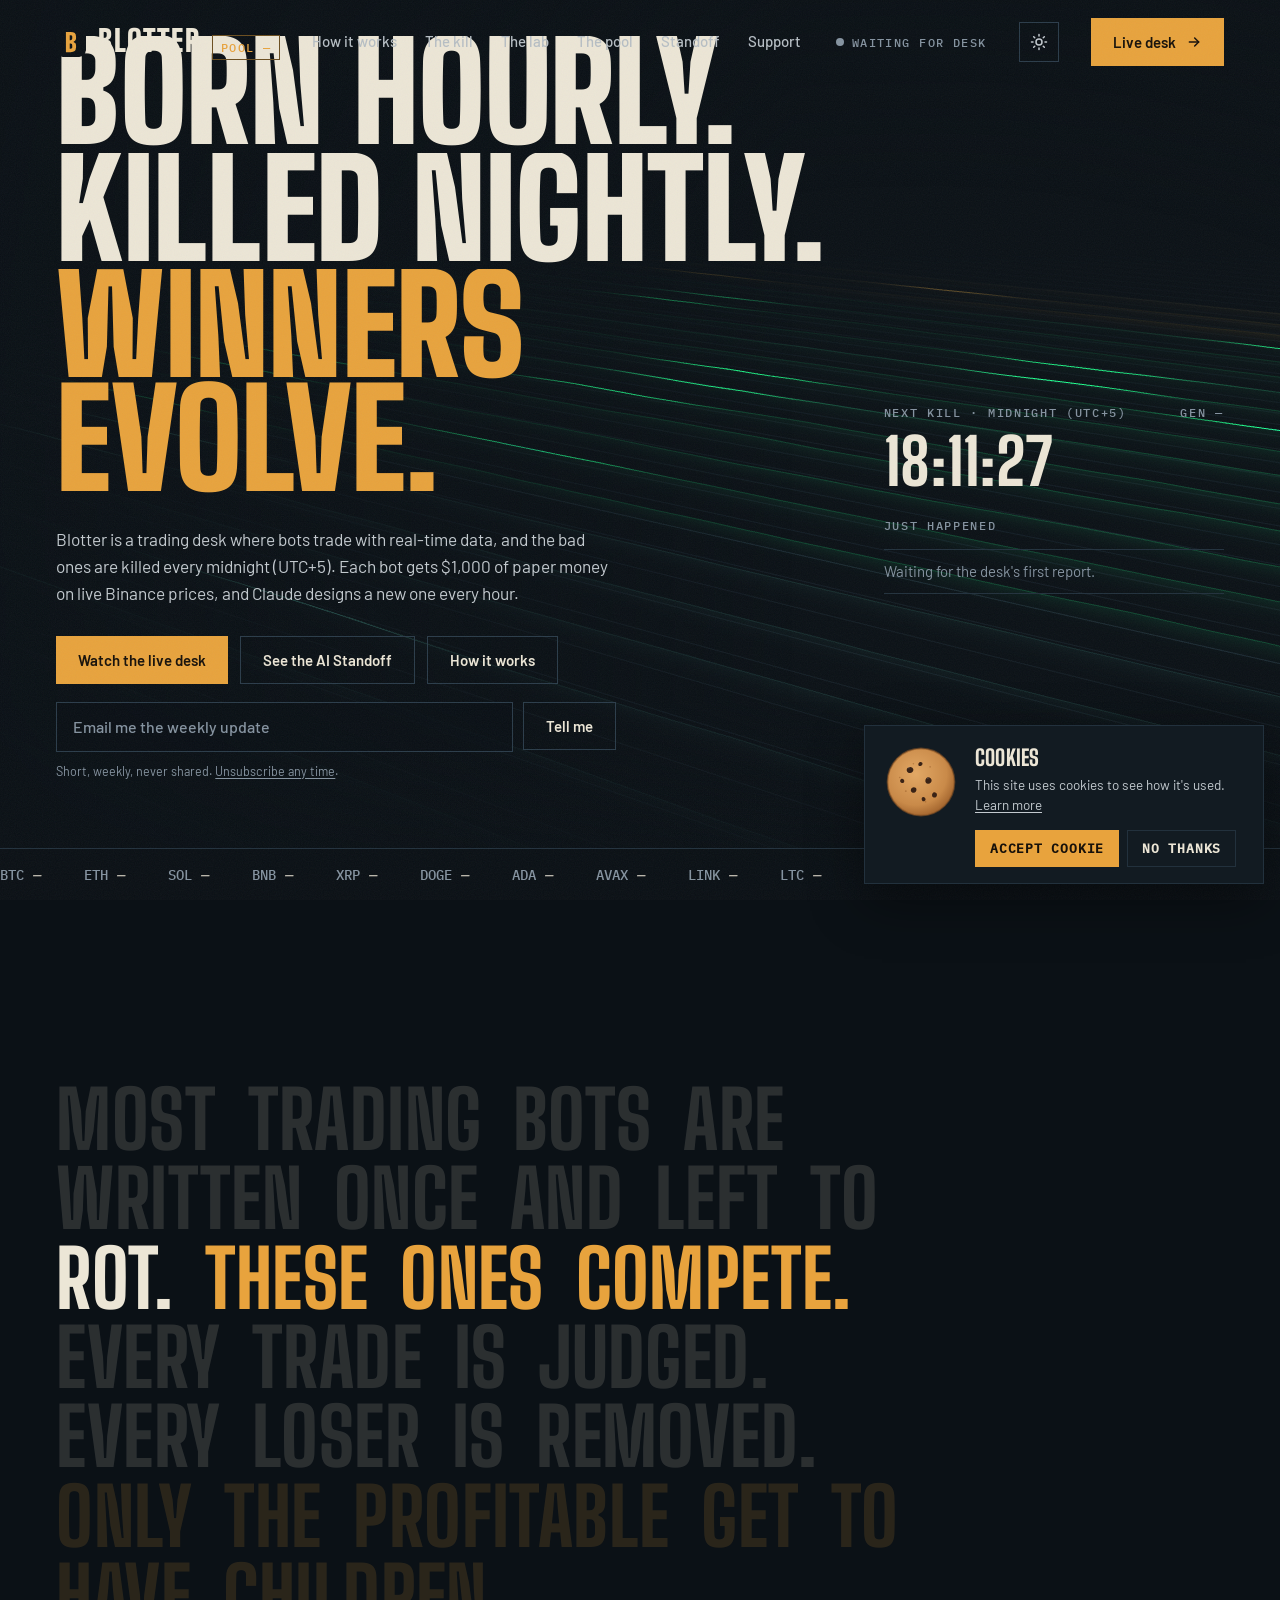
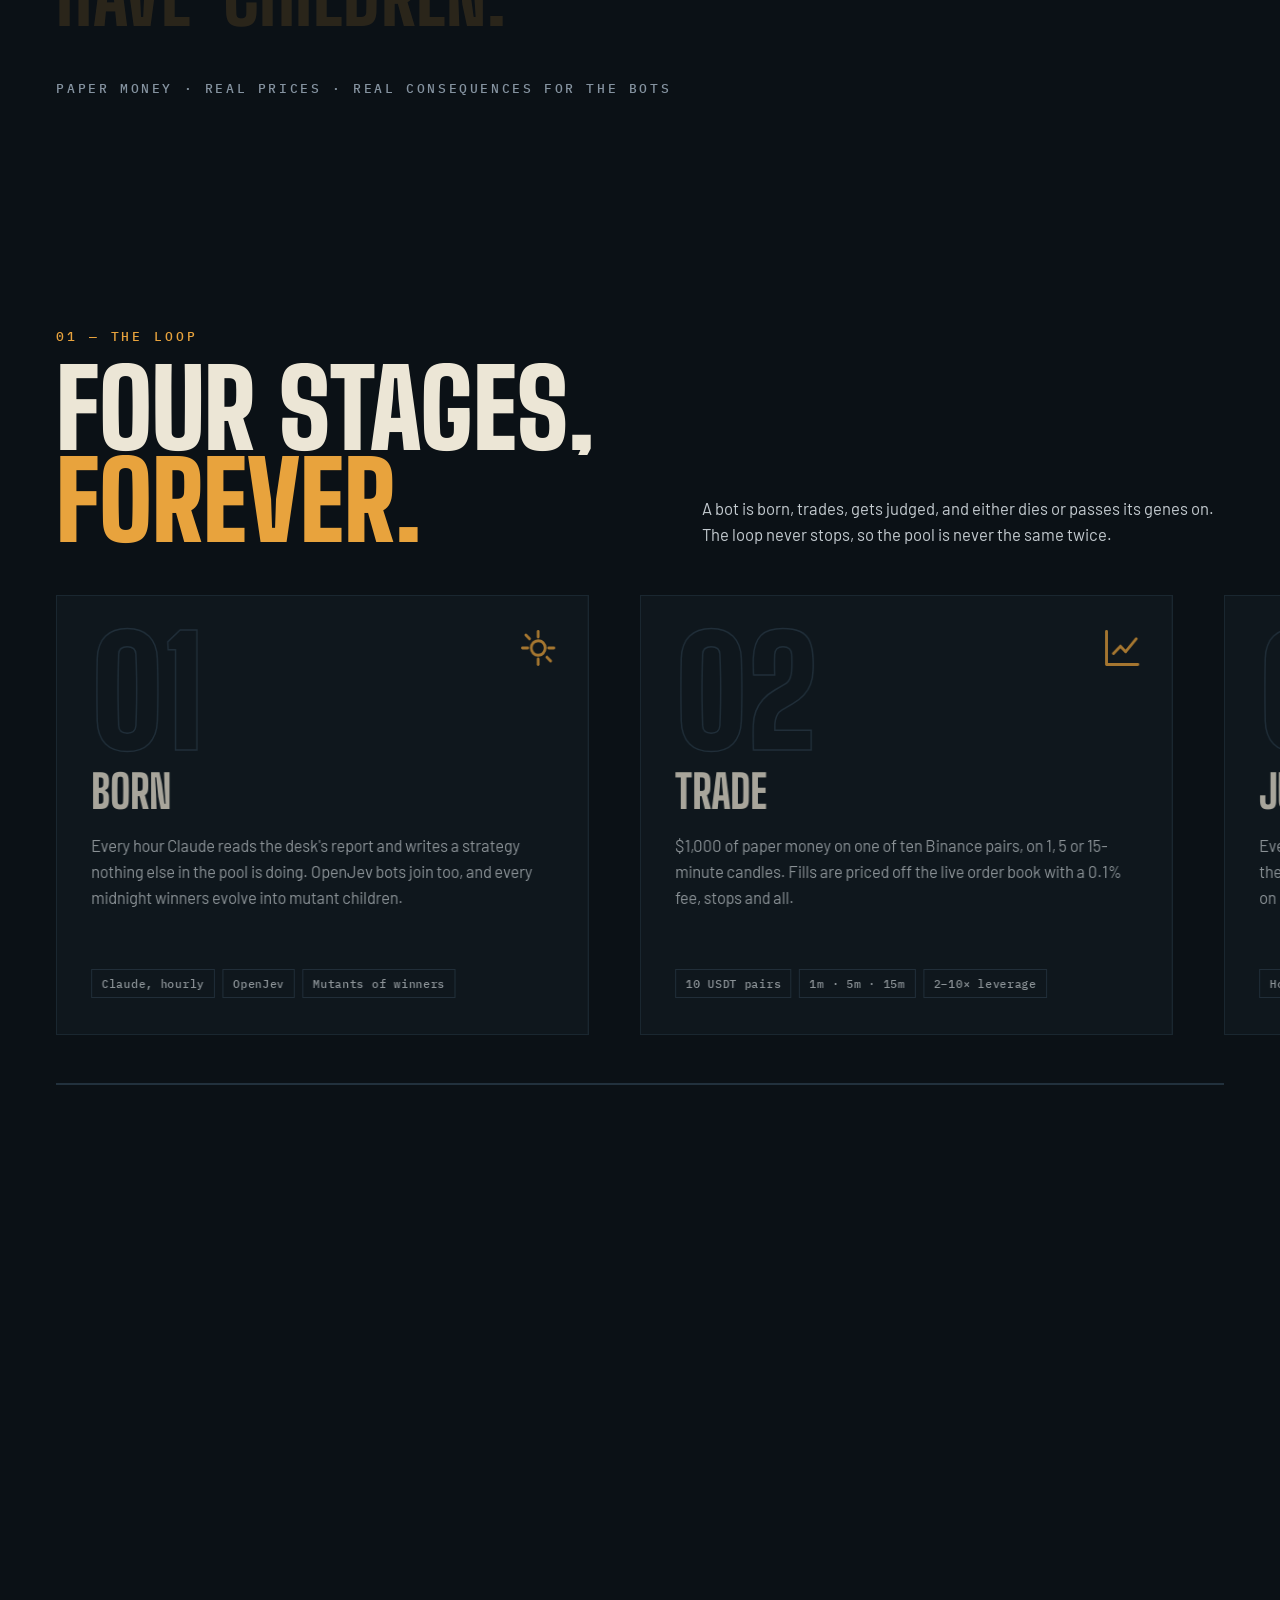
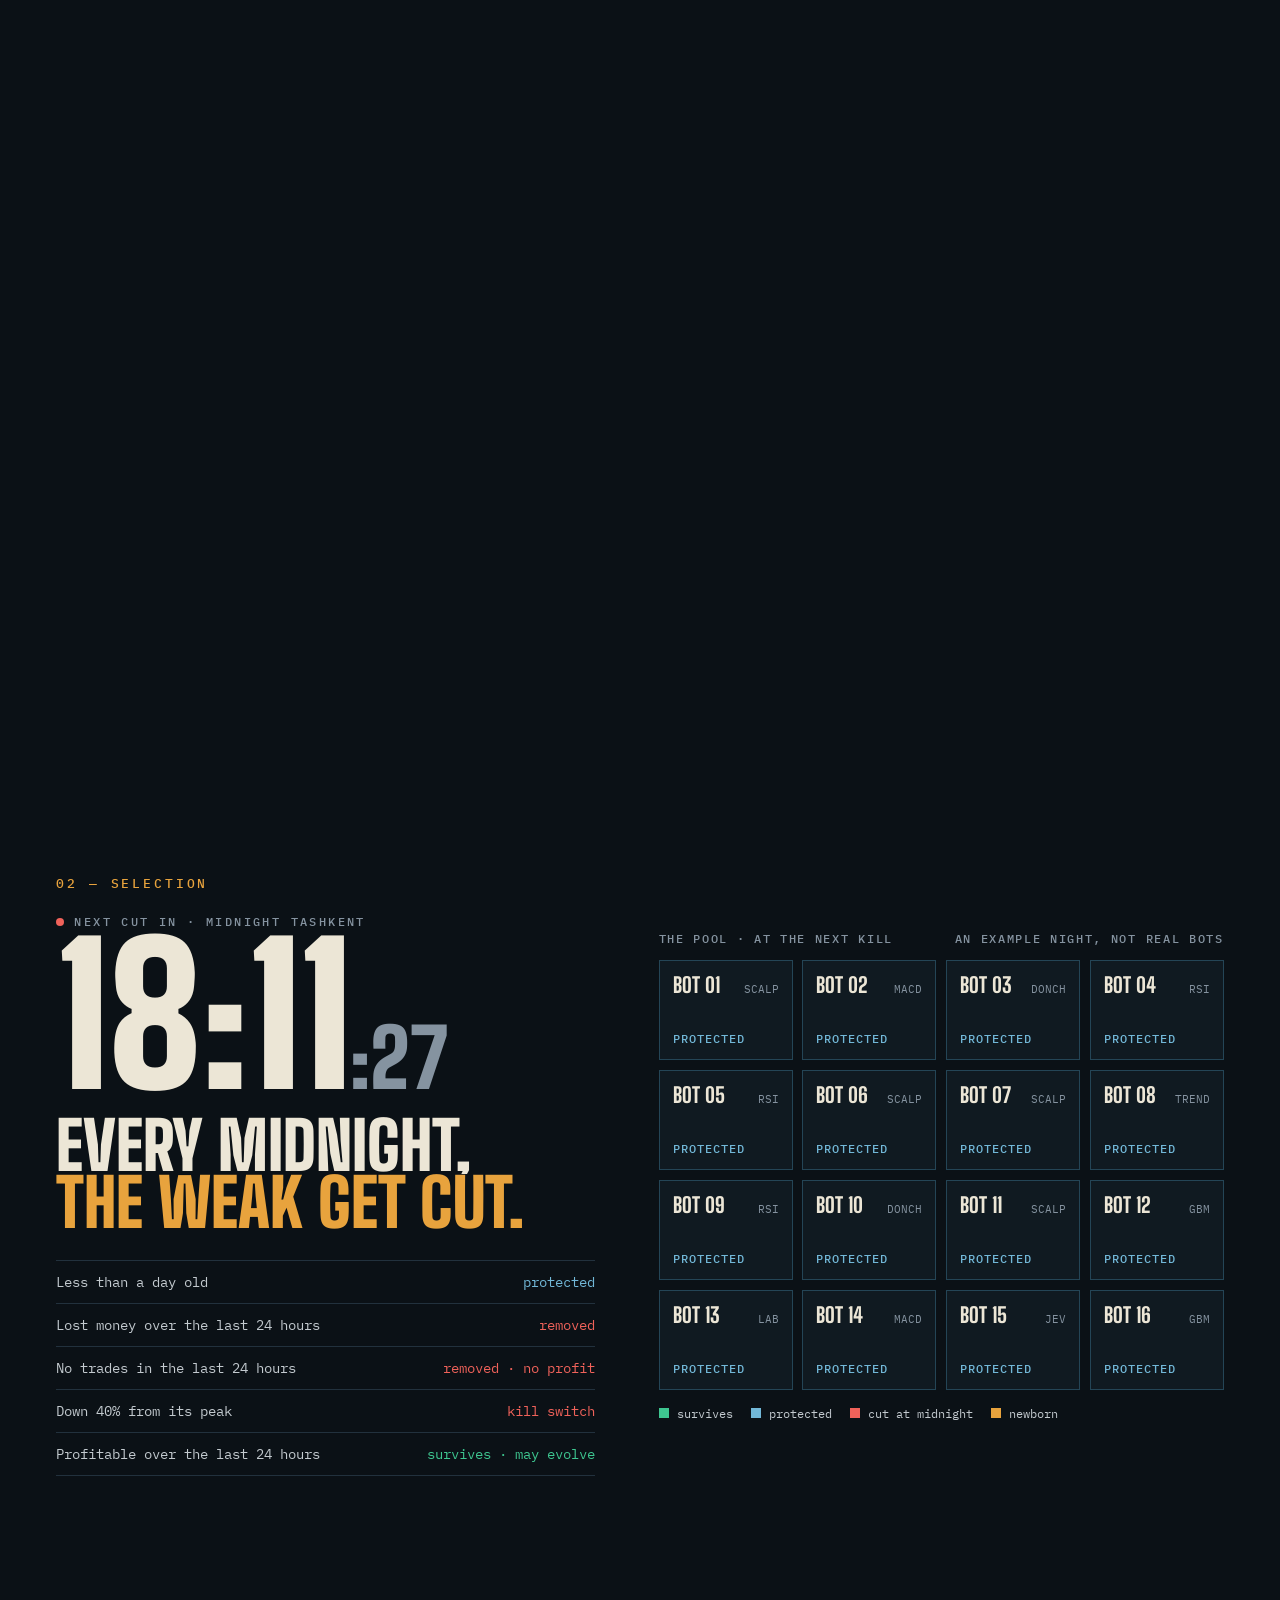
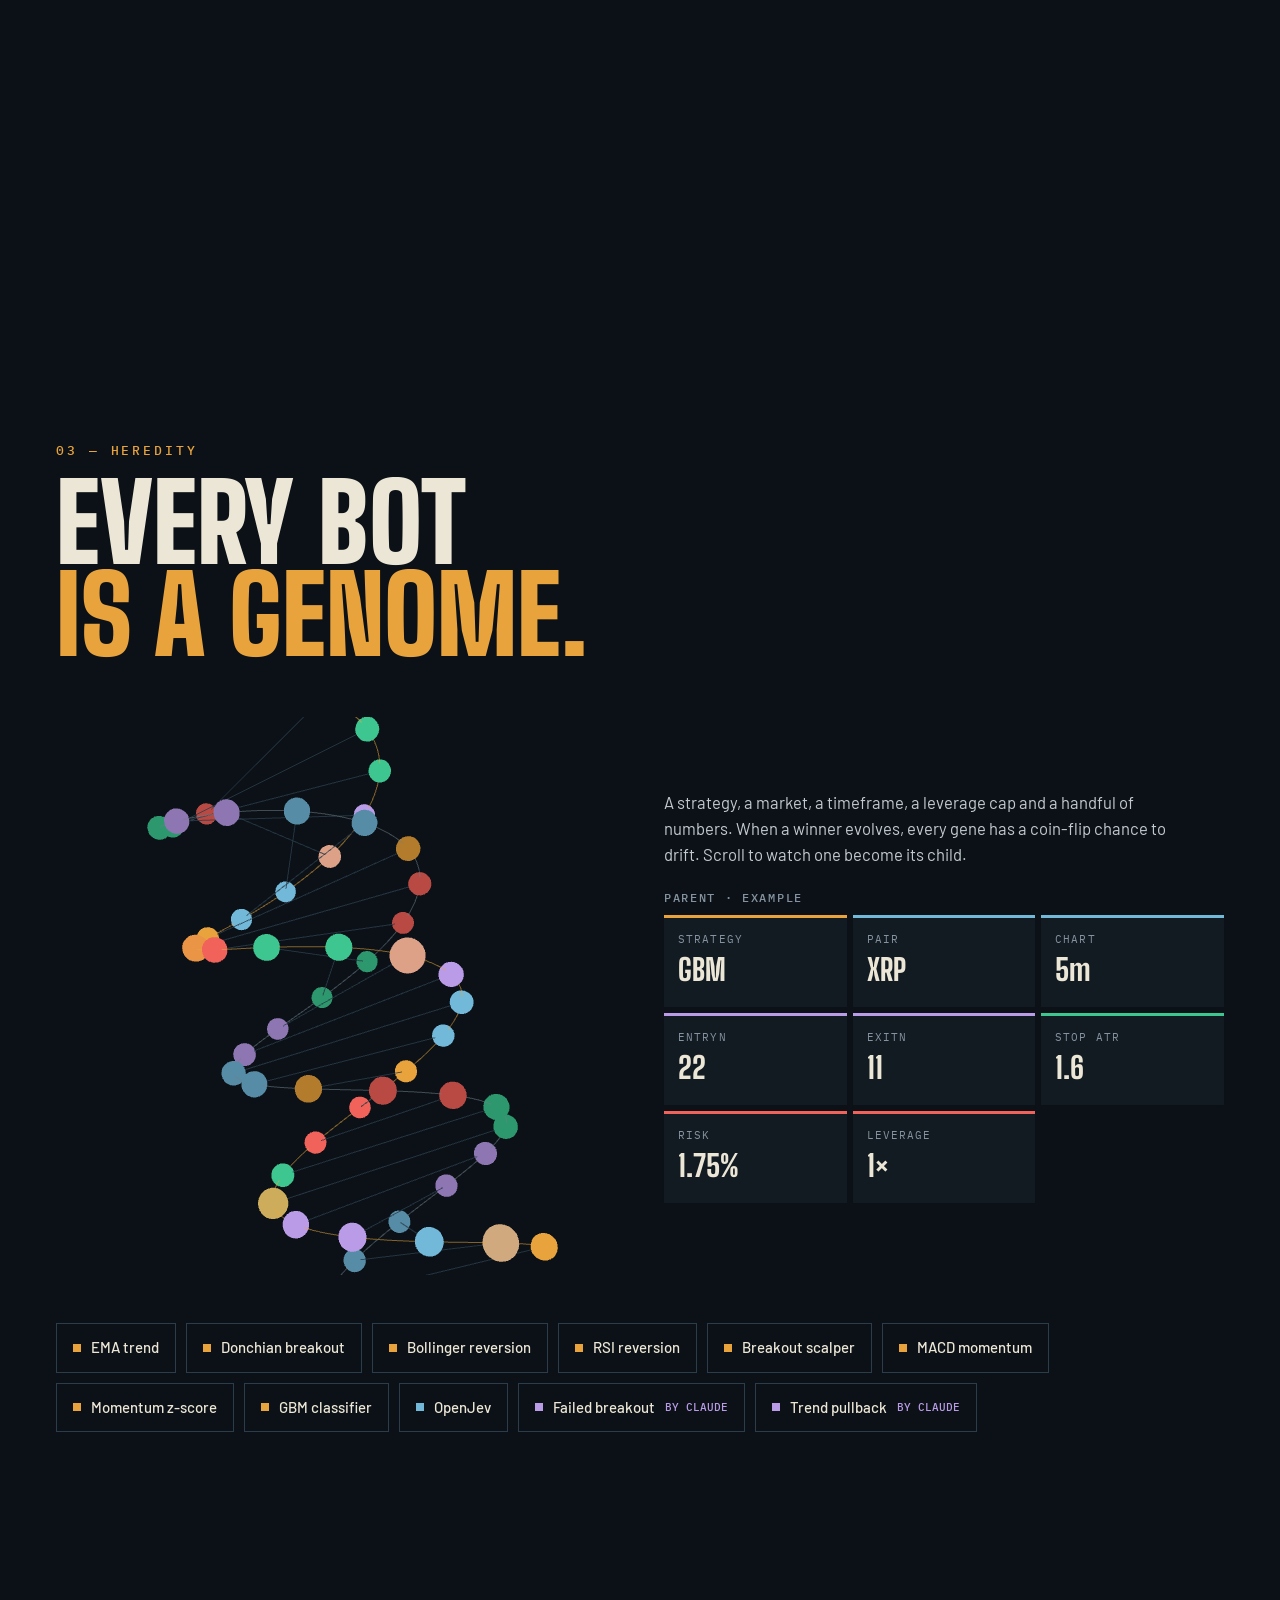
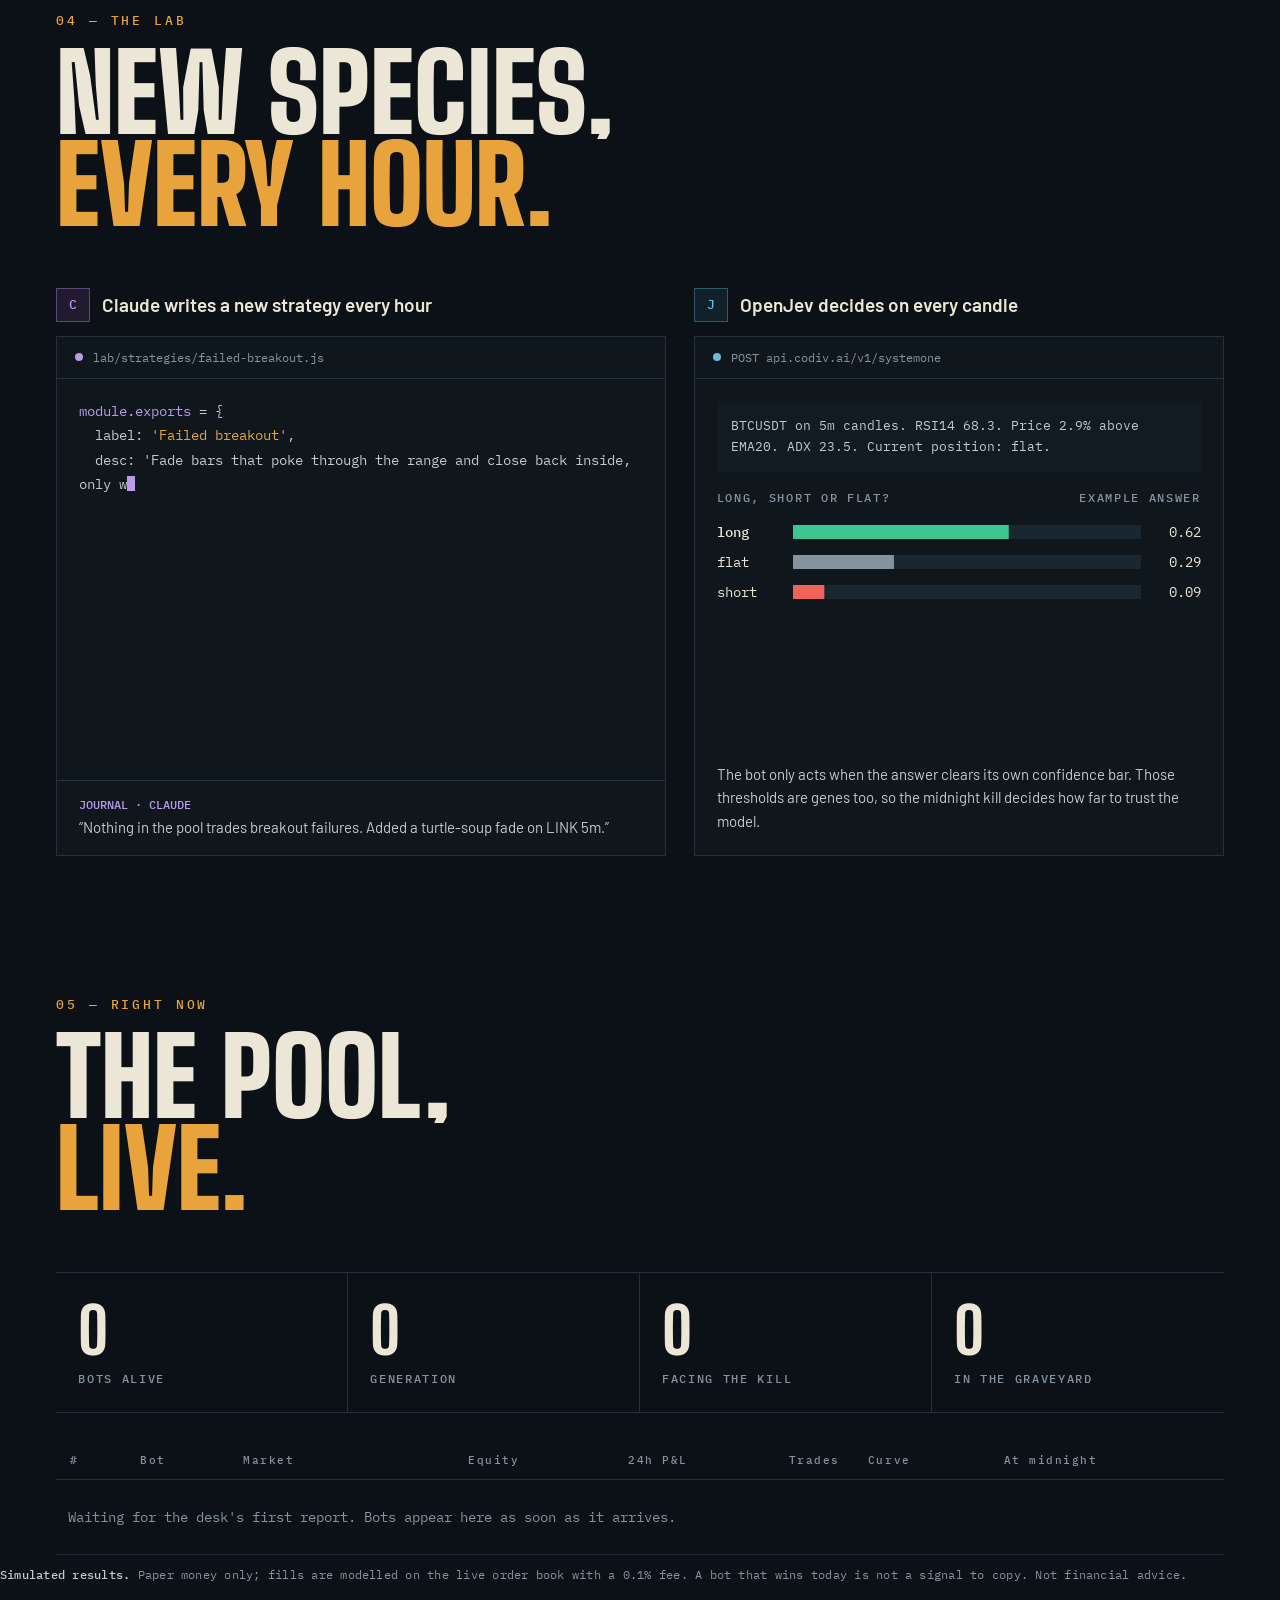
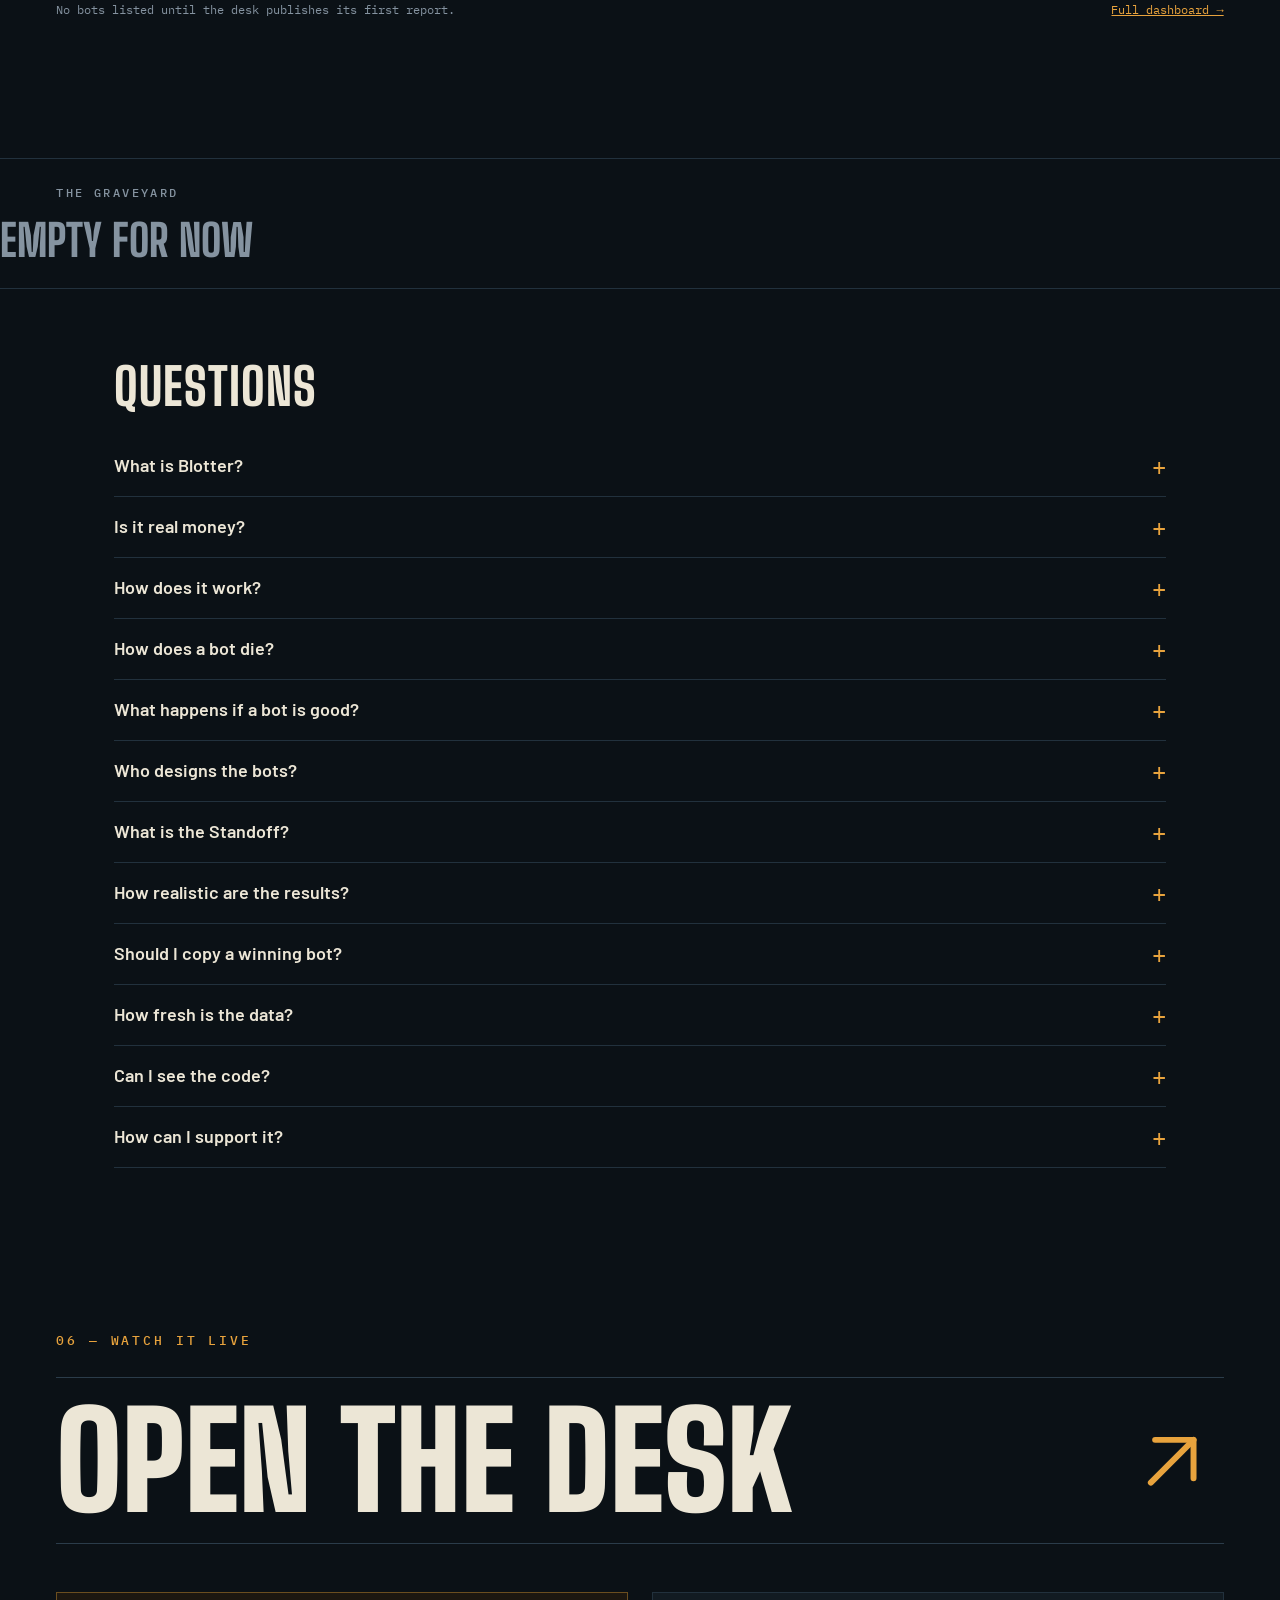
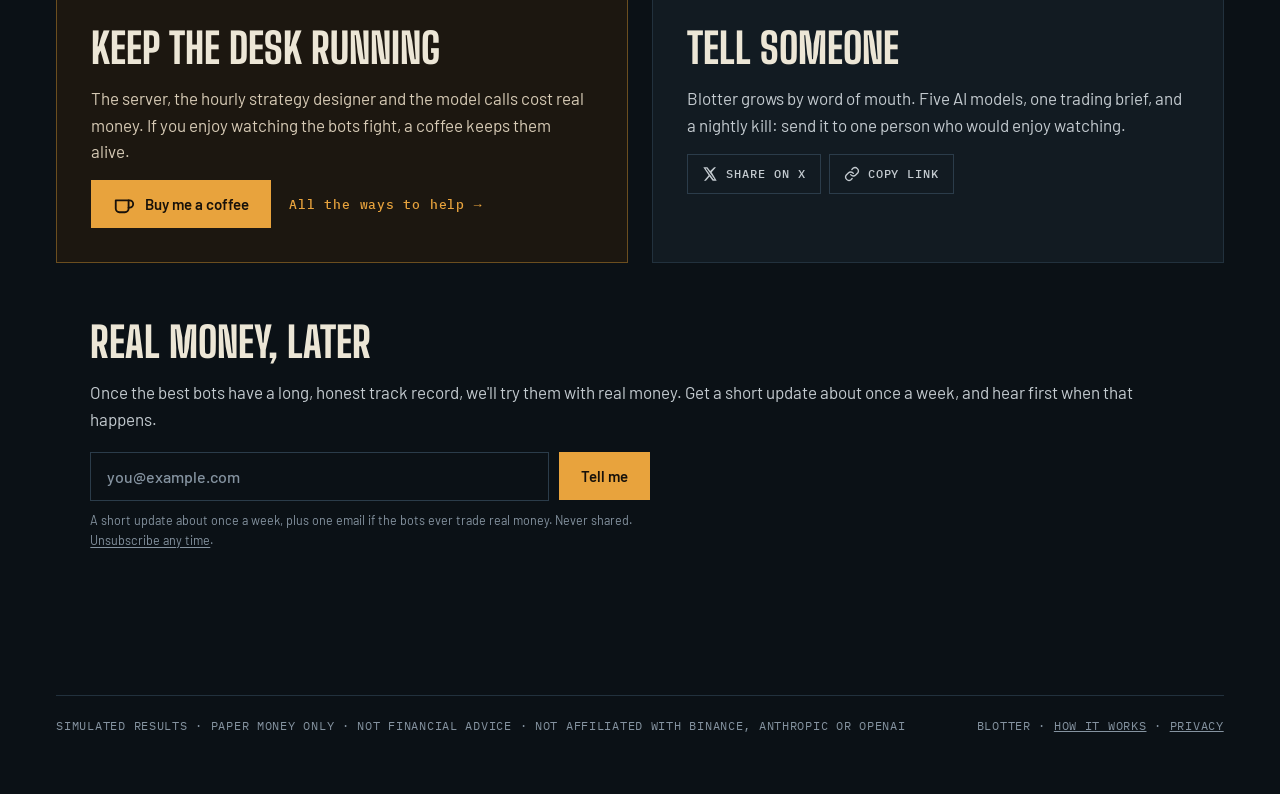
==== commit e1d61ae5: "site: update from engine (85c2013)" ====
--- a/docs/index.html
+++ b/docs/index.html
@@ -12,7 +12,7 @@
 <meta name="twitter:card" content="summary_large_image">
 <link rel="canonical" href="https://daniiiiilllll546-oss.github.io/Blotter/">
 <link rel="stylesheet" href="snapshot.css?v=ac0e2d4d">
-<link rel="stylesheet" href="extras.css?v=6701b34f">
+<link rel="stylesheet" href="extras.css?v=0d4e8541">
 <!--ld:start-->
 <script type="application/ld+json">{"@context":"https://schema.org","@graph":[{"@type":"WebSite","name":"Blotter","url":"https://daniiiiilllll546-oss.github.io/Blotter/","description":"A trading desk where bots trade with real-time data, and the bad ones are killed every day at midnight (UTC+5, Tashkent time)."},{"@type":"FAQPage","mainEntity":[{"@type":"Question","name":"What is Blotter?","acceptedAnswer":{"@type":"Answer","text":"Blotter is a trading desk where evolving AI trading bots trade with real-time data, and the bad ones are killed every day at midnight (UTC+5, Tashkent time). Each bot gets $1,000 of paper money and trades live Binance prices."}},{"@type":"Question","name":"Is it real money?","acceptedAnswer":{"@type":"Answer","text":"No. Every bot trades with paper money, so nobody can win or lose real funds here. The prices are real (live Binance order books), the money is not. Nothing on this site is financial advice."}},{"@type":"Question","name":"How does it work?","acceptedAnswer":{"@type":"Answer","text":"Four steps on repeat. A bot is born (Claude designs a new strategy every hour, and winners evolve into mutant children). It trades $1,000 of paper money on one of ten Binance pairs, on 1, 5 or 15-minute candles. It gets judged on its last 24 hours. Then it either dies or passes its genes on."}},{"@type":"Question","name":"How does a bot die?","acceptedAnswer":{"@type":"Answer","text":"Three ways. Every hour, a bot that falls below $600 or loses 15% in a day is removed on the spot. Every midnight (UTC+5) each bot older than a day is judged on its last 24 hours, and one that lost money or made no trades is removed. A bot that drops 40% from its peak is stopped by the kill switch. Bots less than a day old are protected."}},{"@type":"Question","name":"What happens if a bot is good?","acceptedAnswer":{"@type":"Answer","text":"It survives the midnight cut and may evolve. A profitable bot can have up to two children, each a copy with a few of its numbers nudged by chance (about 15%), and sometimes moved to a different pair or chart speed. A family is capped at seven bots, so no single idea takes over. The best ideas spread, and the rest are removed."}},{"@type":"Question","name":"Who designs the bots?","acceptedAnswer":{"@type":"Answer","text":"Claude writes a new strategy every hour, chosen to be something nothing else in the pool is doing, and writes down why in its journal. A separate set of bots asks an AI model (OpenJev) for a long, short or flat call on every candle. Winners at midnight also breed mutants of themselves."}},{"@type":"Question","name":"What is the Standoff?","acceptedAnswer":{"@type":"Answer","text":"The Standoff is a head-to-head test. Five AI models (Opus 5.5, Sonnet 5.5, Haiku 4.5, GPT-6 Astra and GPT-6.1 Sol) were given the same plain-English trading idea and each wrote its own bot. All five now trade live on the desk under the same rules, and their code is public on the Standoff page. Standoff bots are never cut, so every model gets an uninterrupted run."}},{"@type":"Question","name":"How realistic are the results?","acceptedAnswer":{"@type":"Answer","text":"They are simulated. Fills are priced off Binance's live order book with a 0.1% fee on every fill, but no real orders are placed, so the bots never move the market. Treat the numbers as an experiment, not a track record."}},{"@type":"Question","name":"Should I copy a winning bot?","acceptedAnswer":{"@type":"Answer","text":"No. A bot can survive a night by luck, and one day is a small sample. Blotter is a free experiment with paper money, not a trading signal, and nothing on this site is financial advice."}},{"@type":"Question","name":"How fresh is the data?","acceptedAnswer":{"@type":"Answer","text":"The desk prices bots off live Binance data, and a report of the whole desk is published about every 10 minutes. The numbers you see on the live pages come from that report. The tables in the static snapshot on this page show the desk at the time shown beside them."}},{"@type":"Question","name":"Can I see the code?","acceptedAnswer":{"@type":"Answer","text":"Yes for the website and for the five Standoff bots, which are public on GitHub. The trading engine that runs the desk is private."}},{"@type":"Question","name":"How can I support it?","acceptedAnswer":{"@type":"Answer","text":"The server, the hourly strategy designer and the model calls cost real money. A coffee keeps the bots running, and sharing the desk helps too. See the Support page."}}]}]}</script>
 <!--ld:end-->
@@ -100,7 +100,7 @@
   linear-gradient(90deg,rgba(11,17,22,.92) 0%,rgba(11,17,22,.5) 36%,transparent 62%),
   linear-gradient(0deg,rgba(11,17,22,1) 0%,transparent 22%)}
 .hero-grid{position:absolute;inset:0;display:grid;grid-template-columns:minmax(0,1fr) 340px;align-items:end;gap:40px;padding:0 var(--gut) 96px;pointer-events:none}
-.hero-grid a,.hero-grid button{pointer-events:auto}
+.hero-grid a,.hero-grid button,.hero-grid input,.hero-grid form{pointer-events:auto}
 .eyebrow{font:500 13px var(--f-mono);letter-spacing:.22em;color:var(--amber);text-transform:uppercase}
 .hero h1{margin:22px 0 26px;font:900 clamp(58px,min(10.6vw,15.5vh),160px)/.84 var(--f-disp);text-transform:uppercase;letter-spacing:-.005em}
 .hero h1 .line{display:block;overflow:hidden;padding-bottom:.02em}
@@ -577,6 +577,6 @@
 <script src="config.js?v=7fde69ab"></script>
 <script src="site.js?v=bed3b75e"></script>
 <script src="track.js?v=6efc5a61" defer></script>
-<script src="extras.js?v=45ff7112"></script>
+<script src="extras.js?v=0ee28a72"></script>
 </body>
 </html>
--- a/docs/extras.css
+++ b/docs/extras.css
@@ -44,11 +44,15 @@
 .g-spot{position:fixed;left:50%;top:50%;width:0;height:0;border:2px solid var(--amber);box-shadow:0 0 0 100vmax rgba(6,10,13,.72);pointer-events:none;opacity:0;transition:left .5s var(--ease,ease),top .5s var(--ease,ease),width .5s var(--ease,ease),height .5s var(--ease,ease),opacity .2s}
 .guide-back.spot{background:transparent;backdrop-filter:none;-webkit-backdrop-filter:none;display:block;padding:0;animation:none}
 .guide-back.spot .g-spot{opacity:1}
-.guide-back.spot .guide{position:fixed;left:50%;transform:translateX(-50%);width:min(520px,calc(100% - 24px));padding:22px 22px 18px;transition:top .5s var(--ease,ease)}
+.guide-back.spot .guide{position:fixed;width:min(520px,calc(100% - 24px));padding:22px 22px 18px;transition:top .5s var(--ease,ease),left .5s var(--ease,ease);overflow:visible}
+/* arrow on the card's edge, pointing at the highlighted thing */
+.guide-back.spot .guide::after{content:'';position:absolute;left:var(--ax,50%);width:16px;height:16px;margin-left:-8px;background:var(--panel);border:2px solid var(--amber);transform:rotate(45deg);transition:left .5s var(--ease,ease);display:none}
+.guide-back.pt-down .guide::after{display:block;bottom:-10px;border-top:0;border-left:0}
+.guide-back.pt-up .guide::after{display:block;top:-10px;border-bottom:0;border-right:0}
 .guide-back.spot .g-ico{display:none}
 .guide-back.spot h2{font-size:clamp(28px,5.5vw,38px);margin:8px 0 10px}
 .guide-back.spot p{font-size:16px}
-@media (prefers-reduced-motion:reduce){.guide-back,.guide{animation:none}.g-spot,.guide-back.spot .guide{transition:none}}
+@media (prefers-reduced-motion:reduce){.guide-back,.guide{animation:none}.g-spot,.guide-back.spot .guide,.guide::after{transition:none}}
 @media (max-width:480px){.guide{padding:30px 22px 22px}.guide .g-btn{padding:0 14px}}
 
 /* home: the guide invite (non-blocking) */
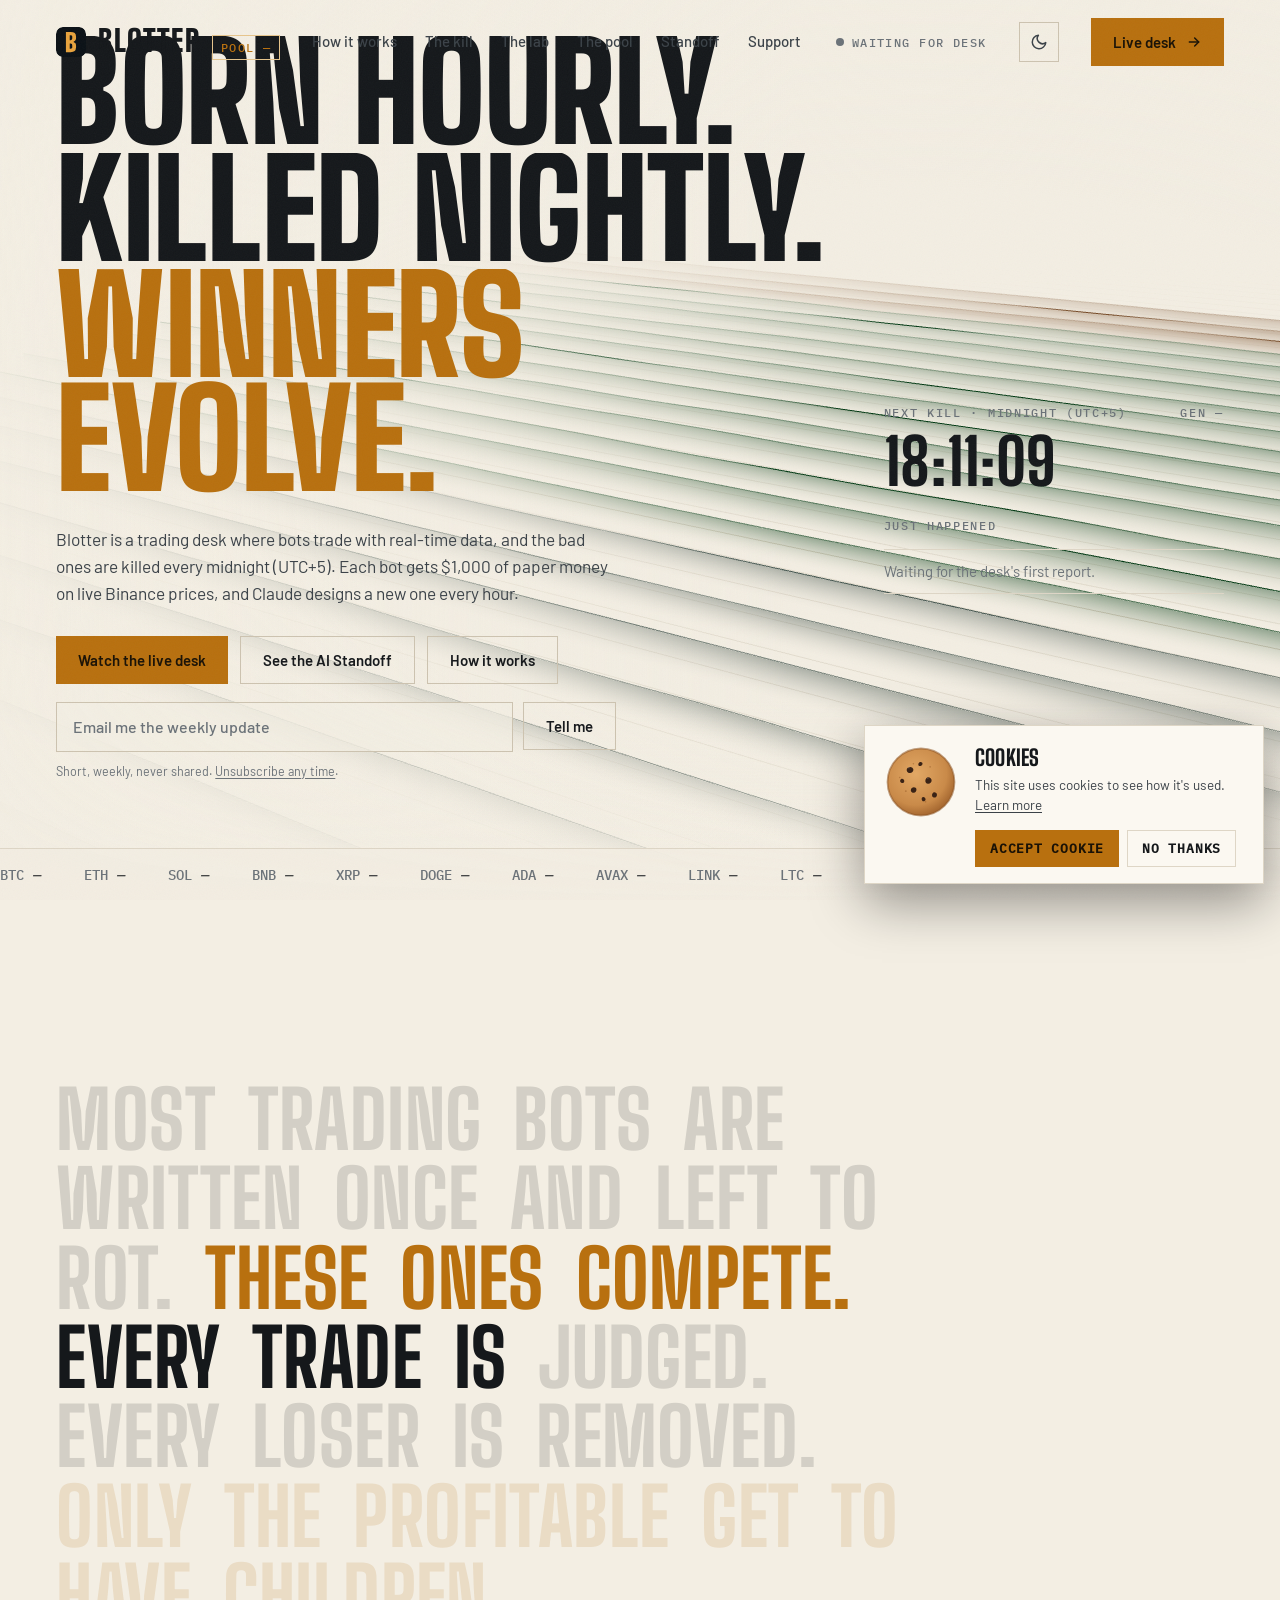
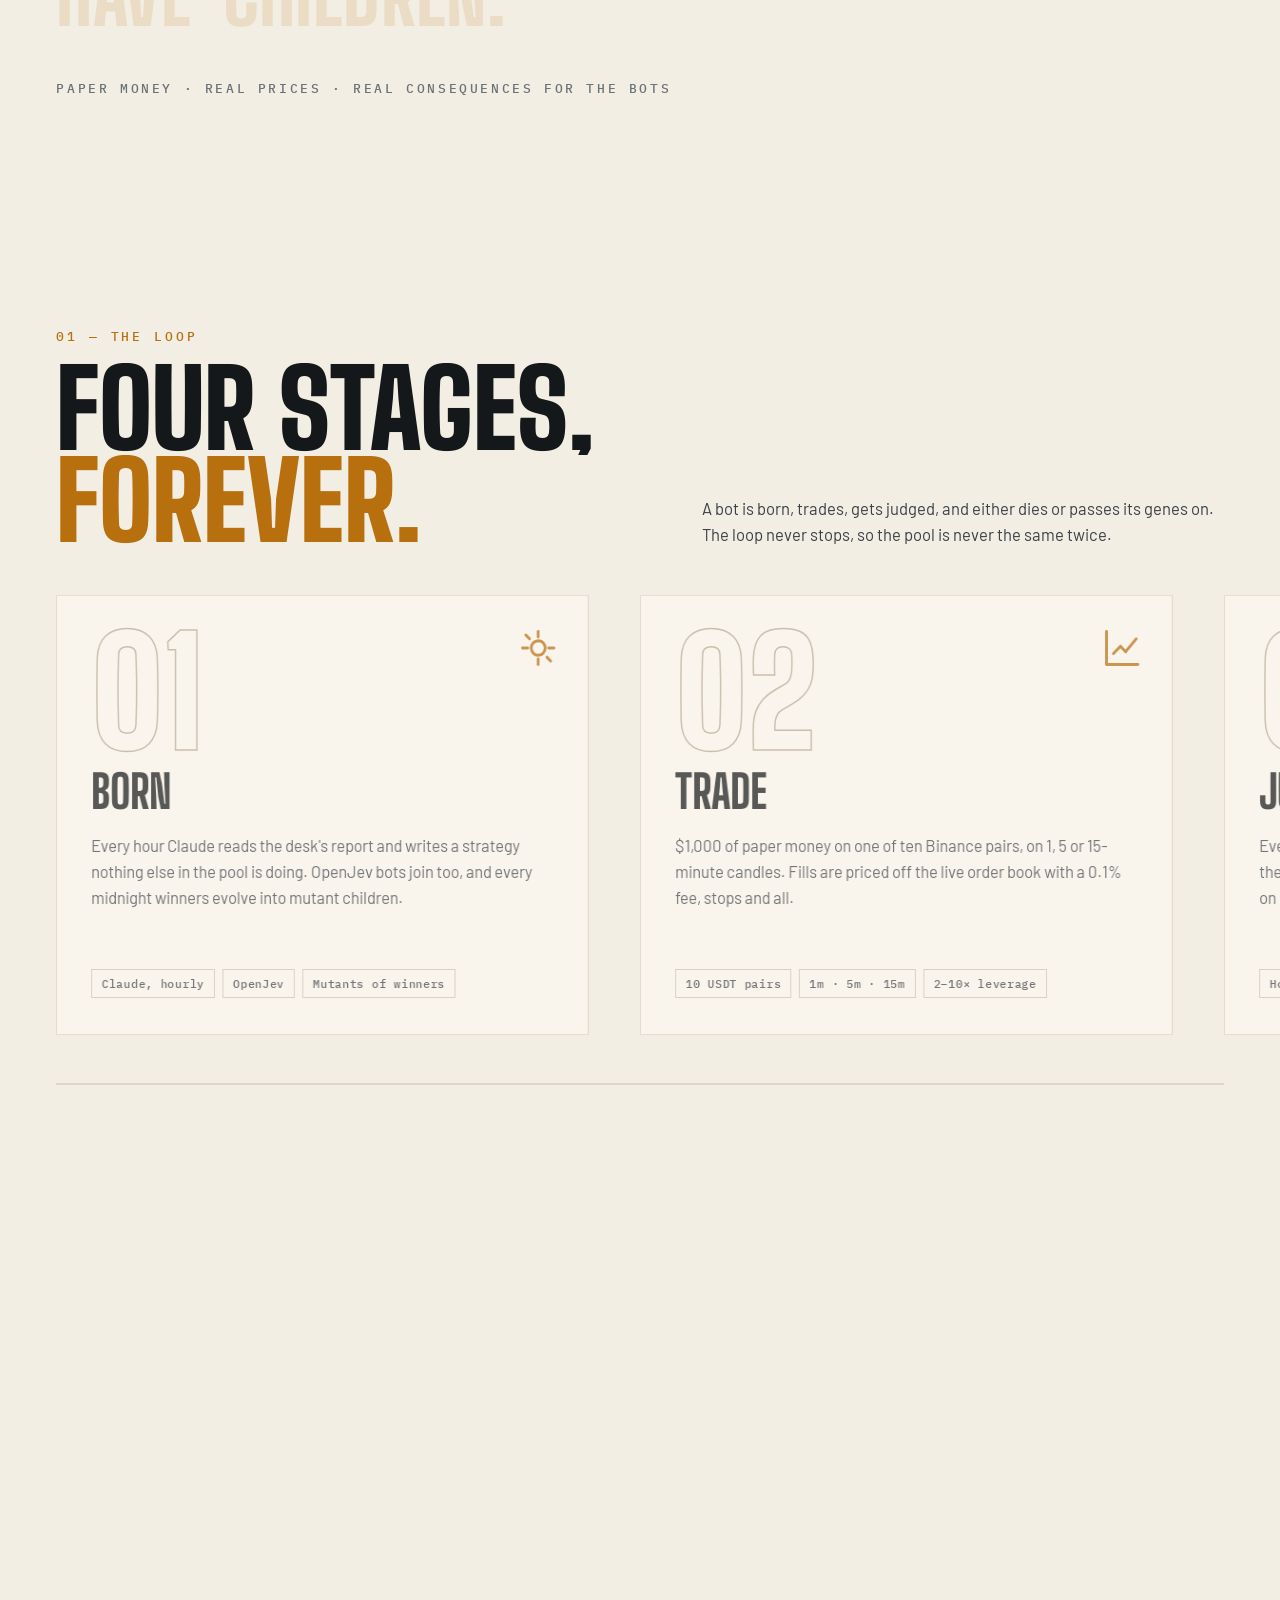
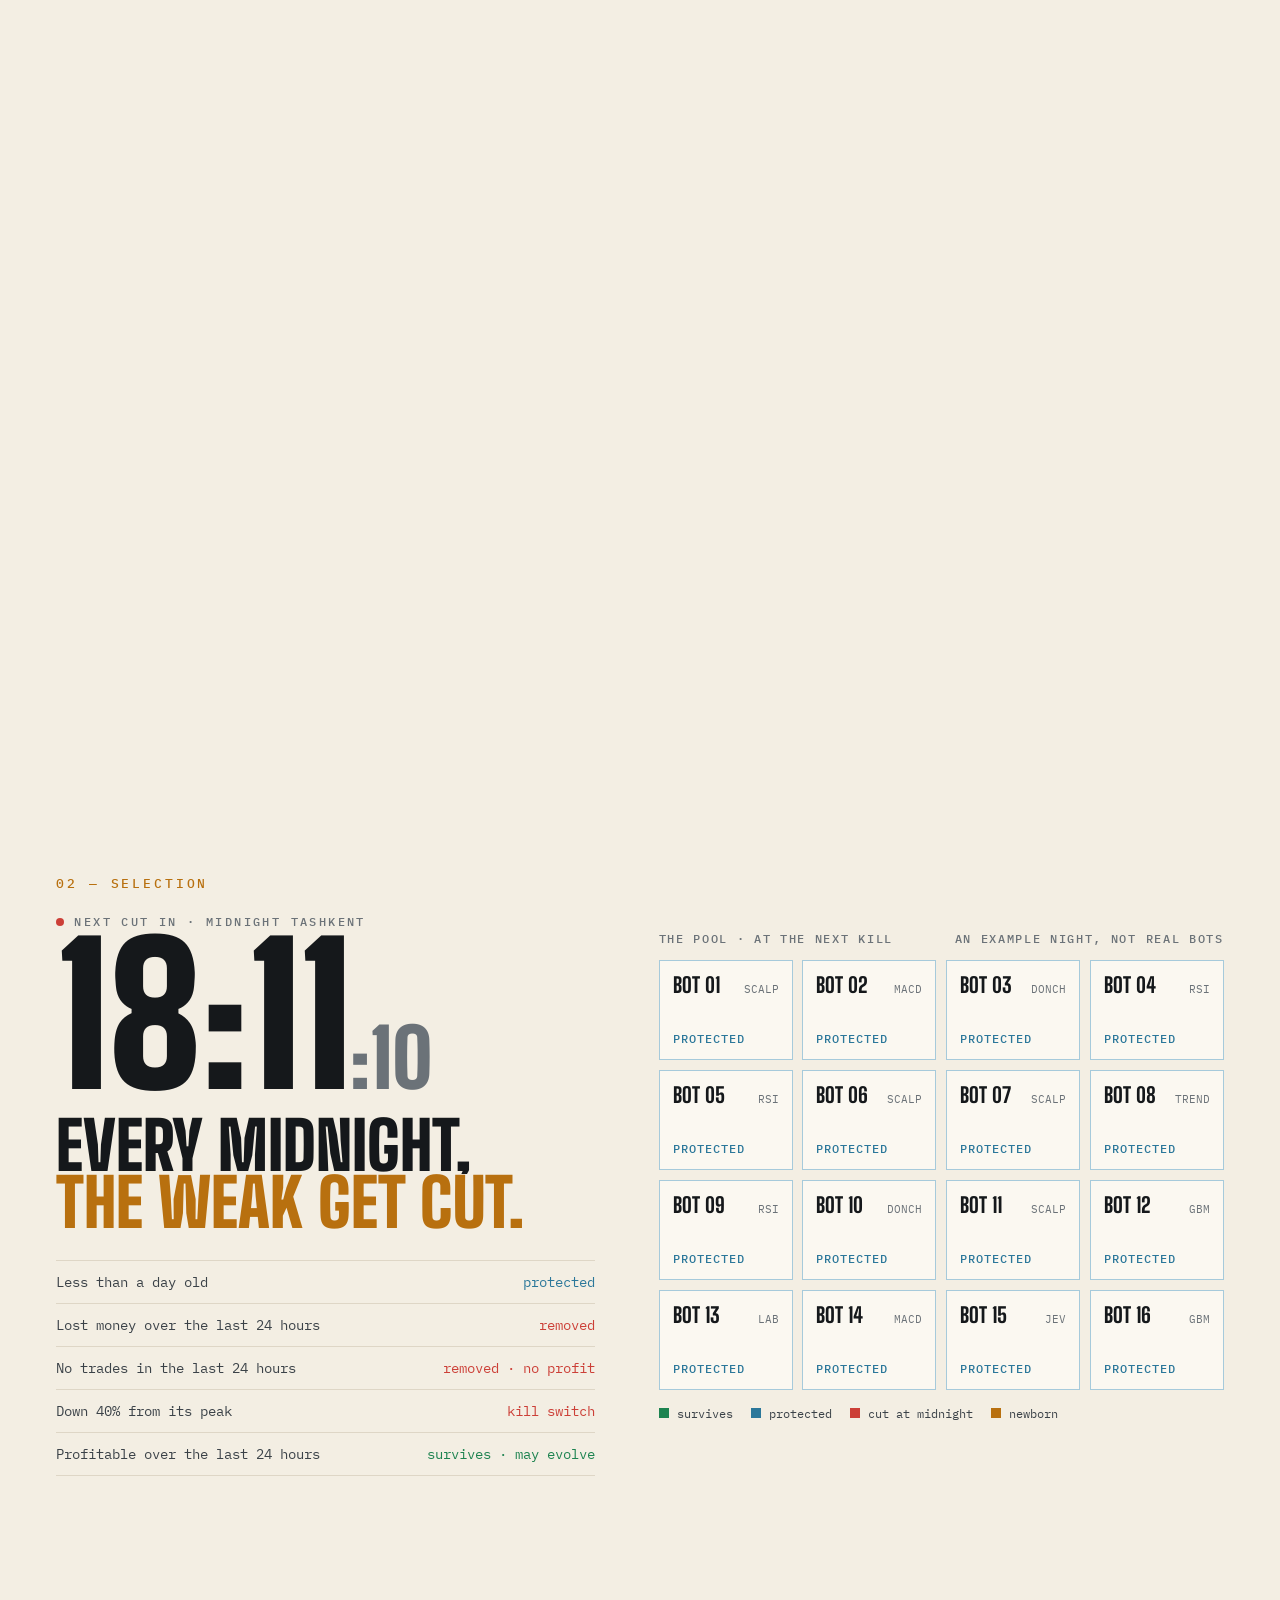
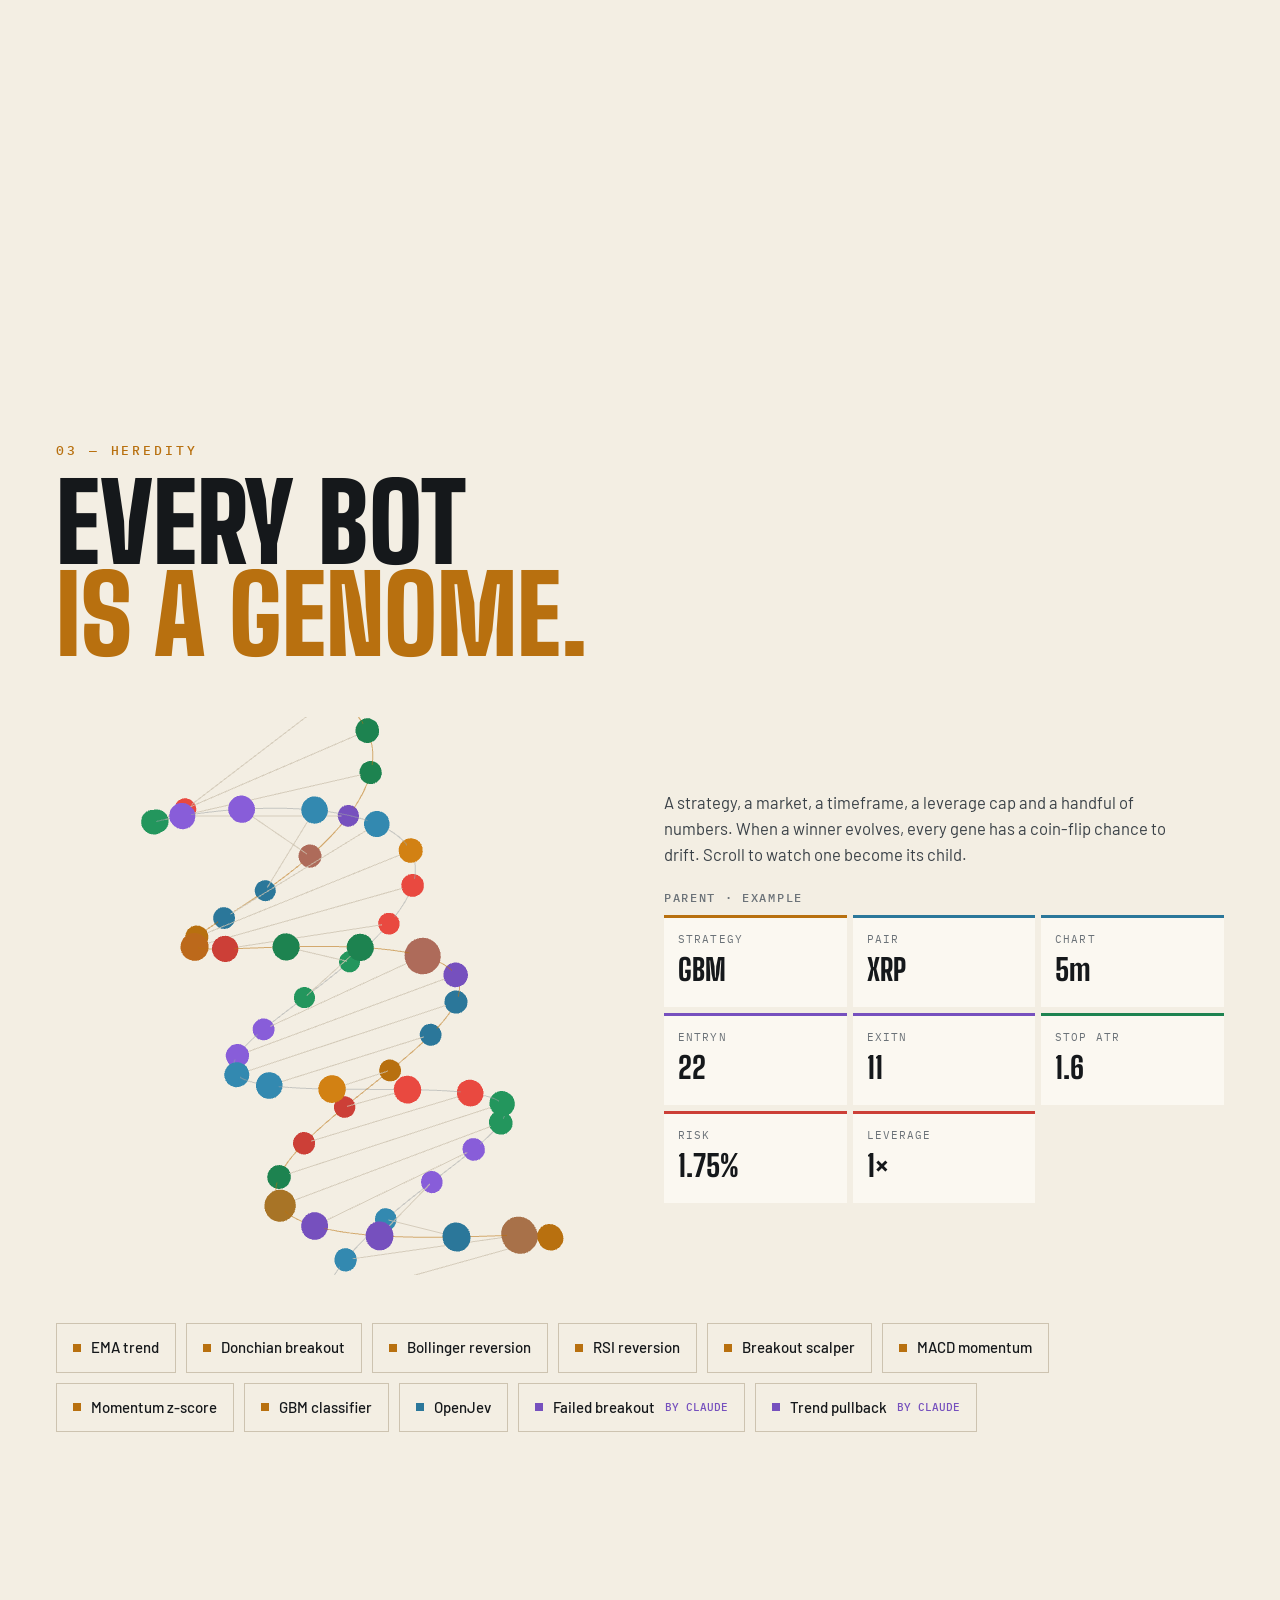
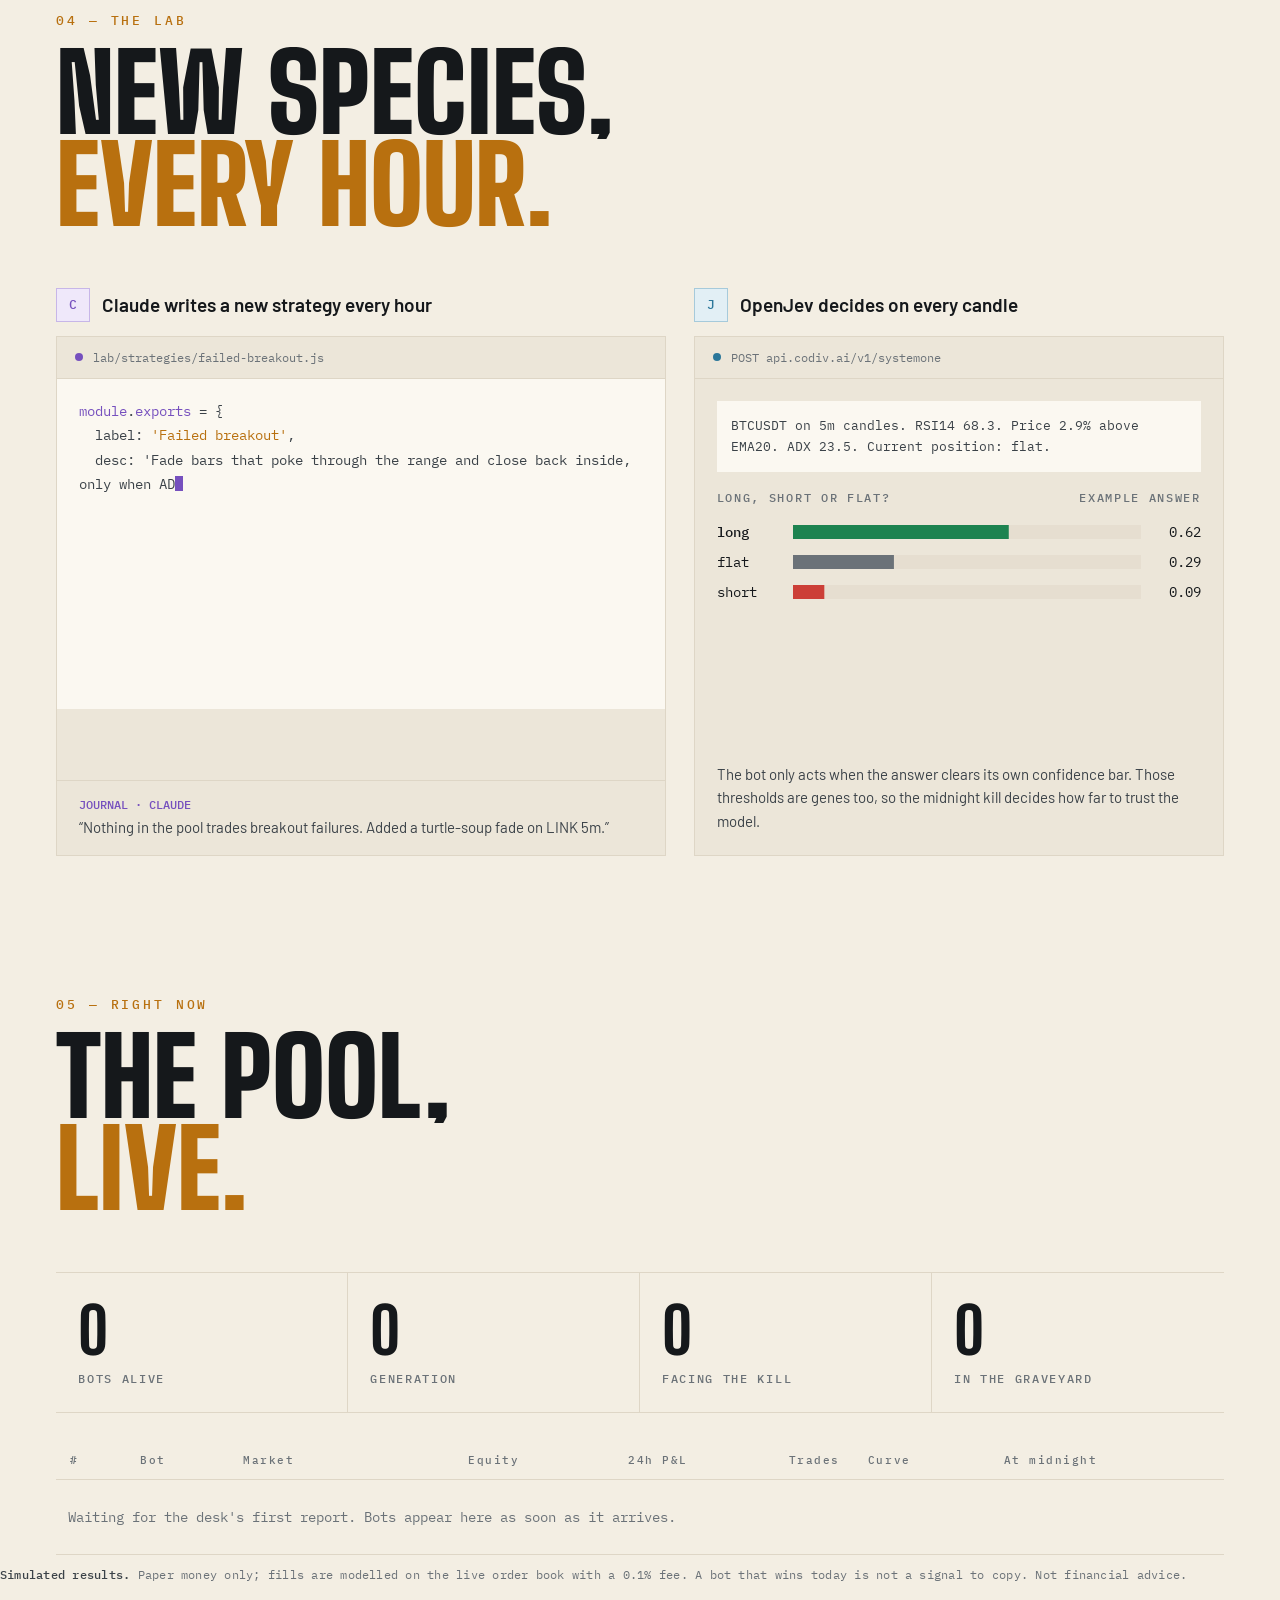
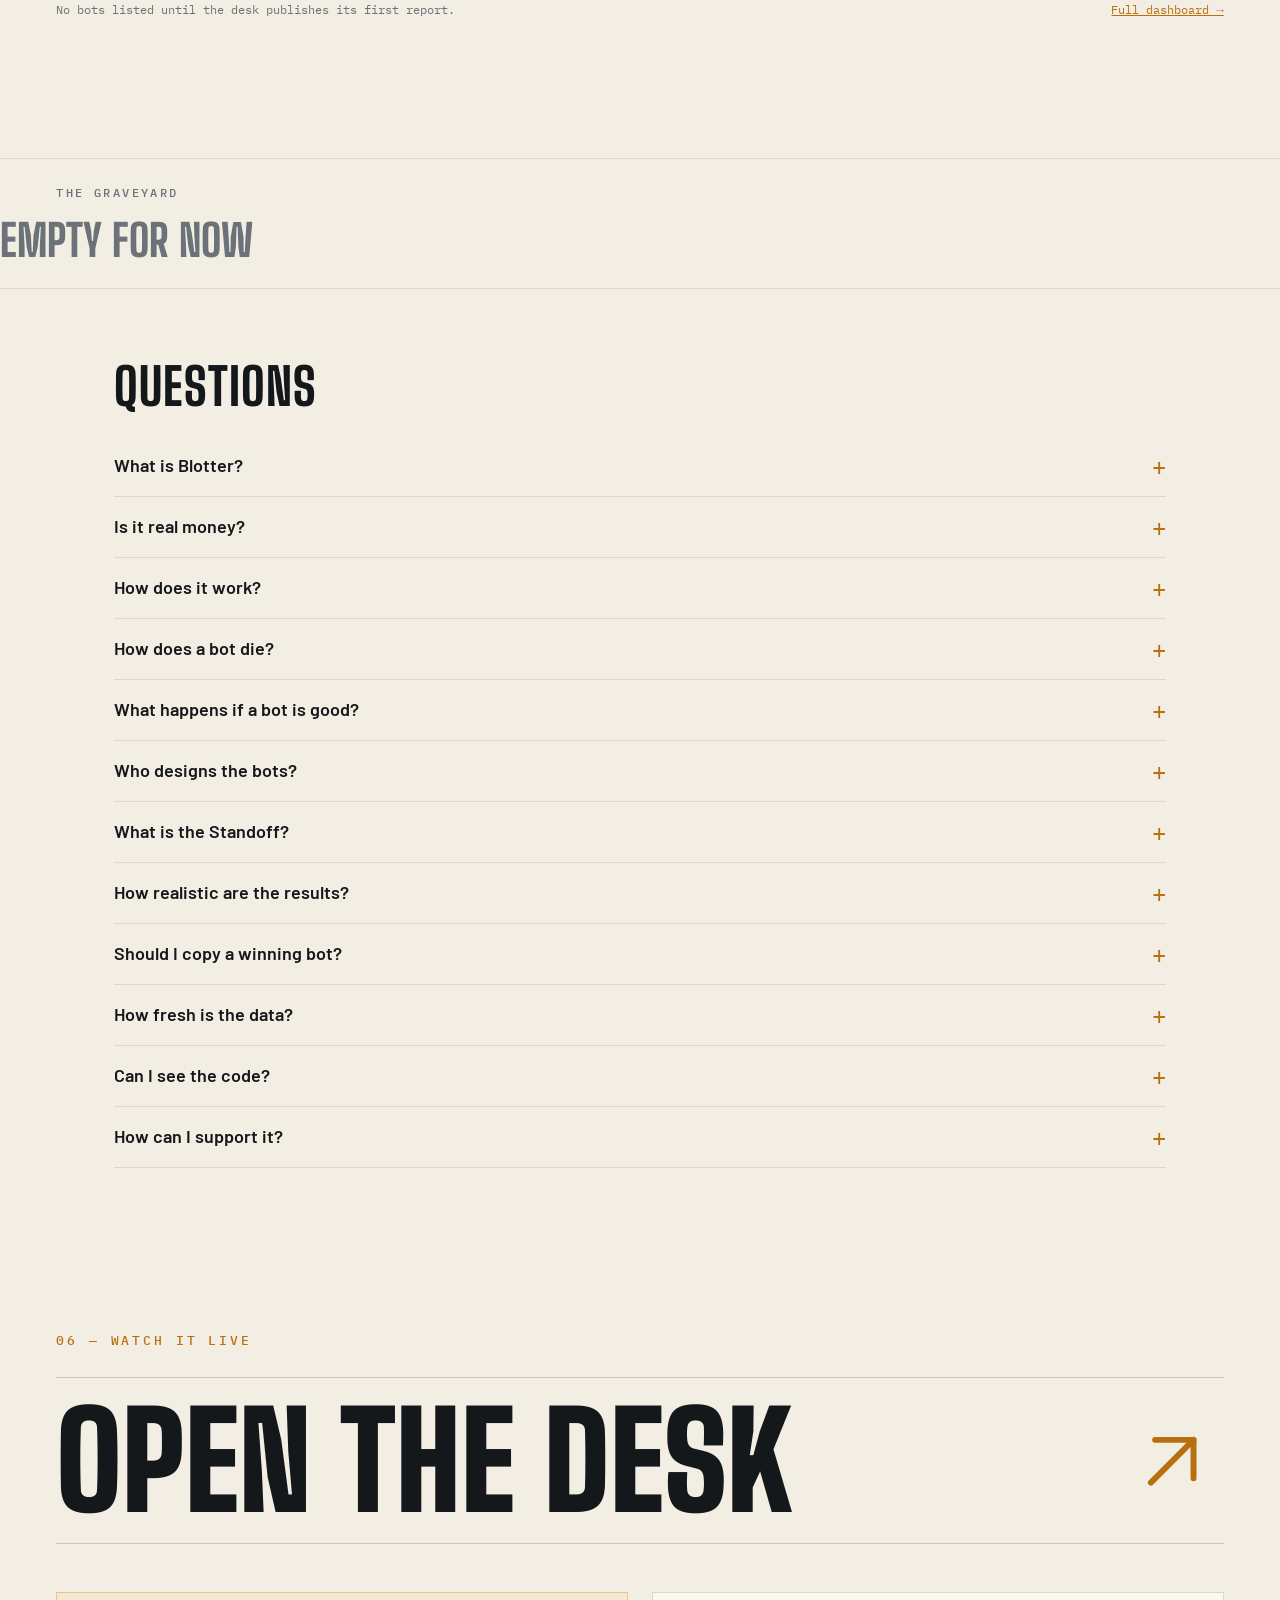
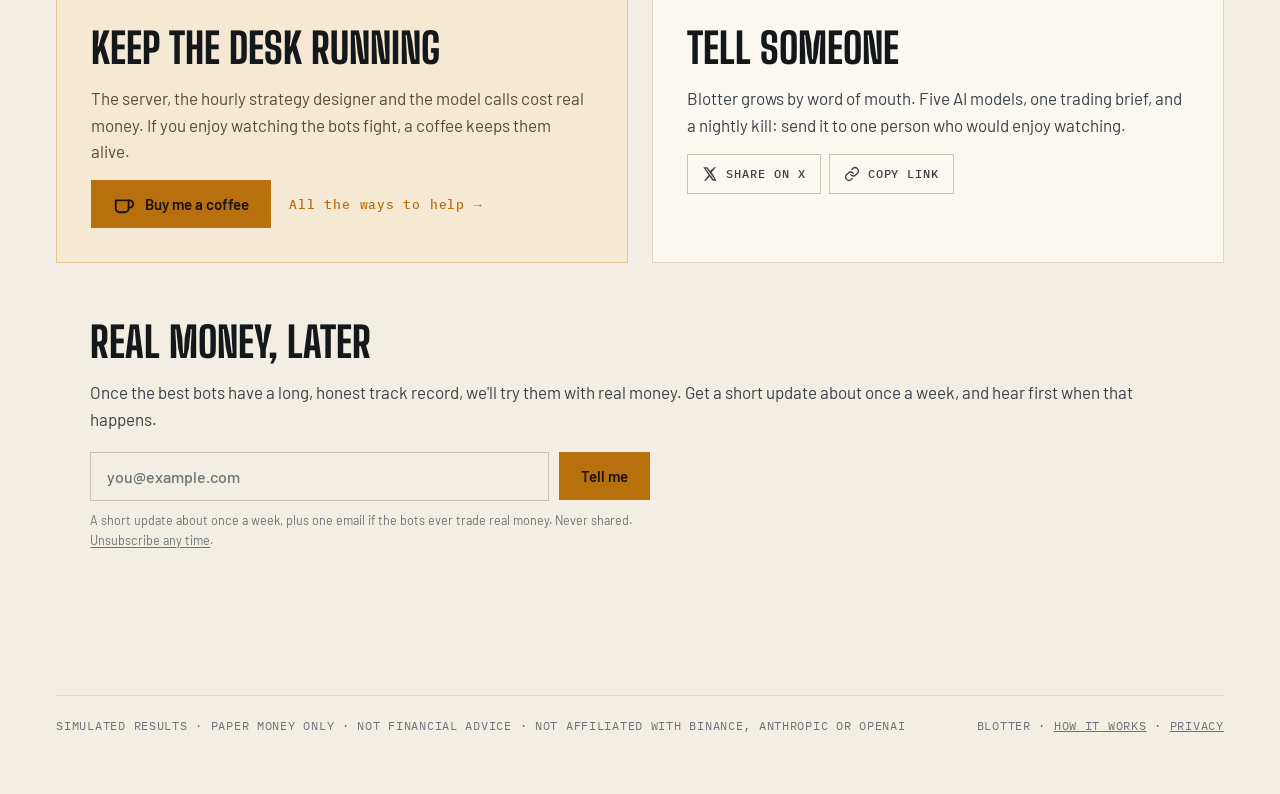
==== commit 8f774b27: "site: update from engine (87db2d2)" ====
--- a/docs/index.html
+++ b/docs/index.html
@@ -18,7 +18,7 @@
 <!--ld:end-->
 <meta property="og:type" content="website">
 <meta name="theme-color" content="#0B1116">
-<script src="theme.js?v=173ee197"></script>
+<script src="theme.js?v=2bd298dd"></script>
 <link rel="stylesheet" href="theme.css?v=69bb1f0f">
 <script src="transition.js?v=ae901faa"></script>
 <link rel="icon" type="image/svg+xml" href="brand/favicon.svg">
@@ -106,6 +106,19 @@
 .hero h1 .line{display:block;overflow:hidden;padding-bottom:.02em}
 .hero h1 .hl{color:var(--amber)}
 .lede{margin:0;max-width:56ch;font-size:clamp(16px,1.35vw,20px);color:var(--soft)}
+.epop{position:fixed;inset:0;z-index:300;display:grid;place-items:center;padding:24px;background:var(--ink,#0B1116);overflow:auto;animation:epopin .35s ease both}
+.epop[hidden]{display:none}
+@keyframes epopin{from{opacity:0}to{opacity:1}}
+.epop-x{position:absolute;top:14px;right:14px;width:52px;height:52px;border:1px solid var(--line2,#2B3C4A);background:transparent;color:var(--text,#ECE6D6);font:28px/1 var(--f-mono,monospace);cursor:pointer}
+.epop-x:hover{border-color:var(--amber,#E8A33D);color:var(--amber,#E8A33D)}
+.epop-in{width:min(620px,100%)}
+.epop-k{font:500 12px/1 var(--f-mono,monospace);letter-spacing:.16em;text-transform:uppercase;color:var(--amber,#E8A33D)}
+.epop h2{margin:14px 0 12px;font:900 clamp(40px,8vw,76px)/.92 var(--f-disp,sans-serif);text-transform:uppercase;color:var(--text,#ECE6D6)}
+.epop h2 span{color:var(--amber,#E8A33D)}
+.epop p{margin:0 0 22px;font-size:18px;color:var(--soft,#C3CACF)}
+.epop .notify-form{max-width:none}
+.epop-no{margin-top:14px;border:0;background:transparent;color:var(--muted,#8593A0);font:500 14px var(--f-body,sans-serif);text-decoration:underline;text-underline-offset:3px;cursor:pointer;padding:10px 0}
+@media (prefers-reduced-motion:reduce){.epop{animation:none}}
 .hero-notify{margin-top:18px;max-width:560px}
 .hero-notify input{background:color-mix(in srgb,var(--ink,#0B1116) 70%,transparent)}
 .hero-ctas{display:flex;gap:12px;margin-top:30px;flex-wrap:wrap}
@@ -566,6 +579,22 @@
 </section>
 </main>
 
+<div class="epop" id="epop" role="dialog" aria-modal="true" aria-labelledby="epop-h" hidden>
+  <button class="epop-x" type="button" data-epop-close aria-label="Close">×</button>
+  <div class="epop-in">
+    <div class="epop-k">The weekly update</div>
+    <h2 id="epop-h">See who got cut. <span>See who evolved.</span></h2>
+    <p>One short email a week: which bots were killed, which winners had children, and how the AI Standoff is going. Plus one email if the bots ever trade real money.</p>
+    <form class="notify-form" data-notify novalidate>
+      <label class="sr" for="epop-email">Email address</label>
+      <input id="epop-email" name="email" type="email" inputmode="email" autocomplete="email" placeholder="you@example.com" required>
+      <button type="submit" class="btn btn-amber">Send me the update</button>
+      <small>Never shared. <a href="privacy.html#email">Unsubscribe any time</a>.</small>
+      <output data-msg aria-live="polite"></output>
+    </form>
+    <button class="epop-no" type="button" data-epop-close>No thanks</button>
+  </div>
+</div>
 <script src="vendor/three.min.js"></script>
 <script src="vendor/gsap.min.js"></script>
 <script src="vendor/ScrollTrigger.min.js"></script>
@@ -577,6 +606,6 @@
 <script src="config.js?v=7fde69ab"></script>
 <script src="site.js?v=bed3b75e"></script>
 <script src="track.js?v=6efc5a61" defer></script>
-<script src="extras.js?v=0ee28a72"></script>
+<script src="extras.js?v=30370ef3"></script>
 </body>
 </html>
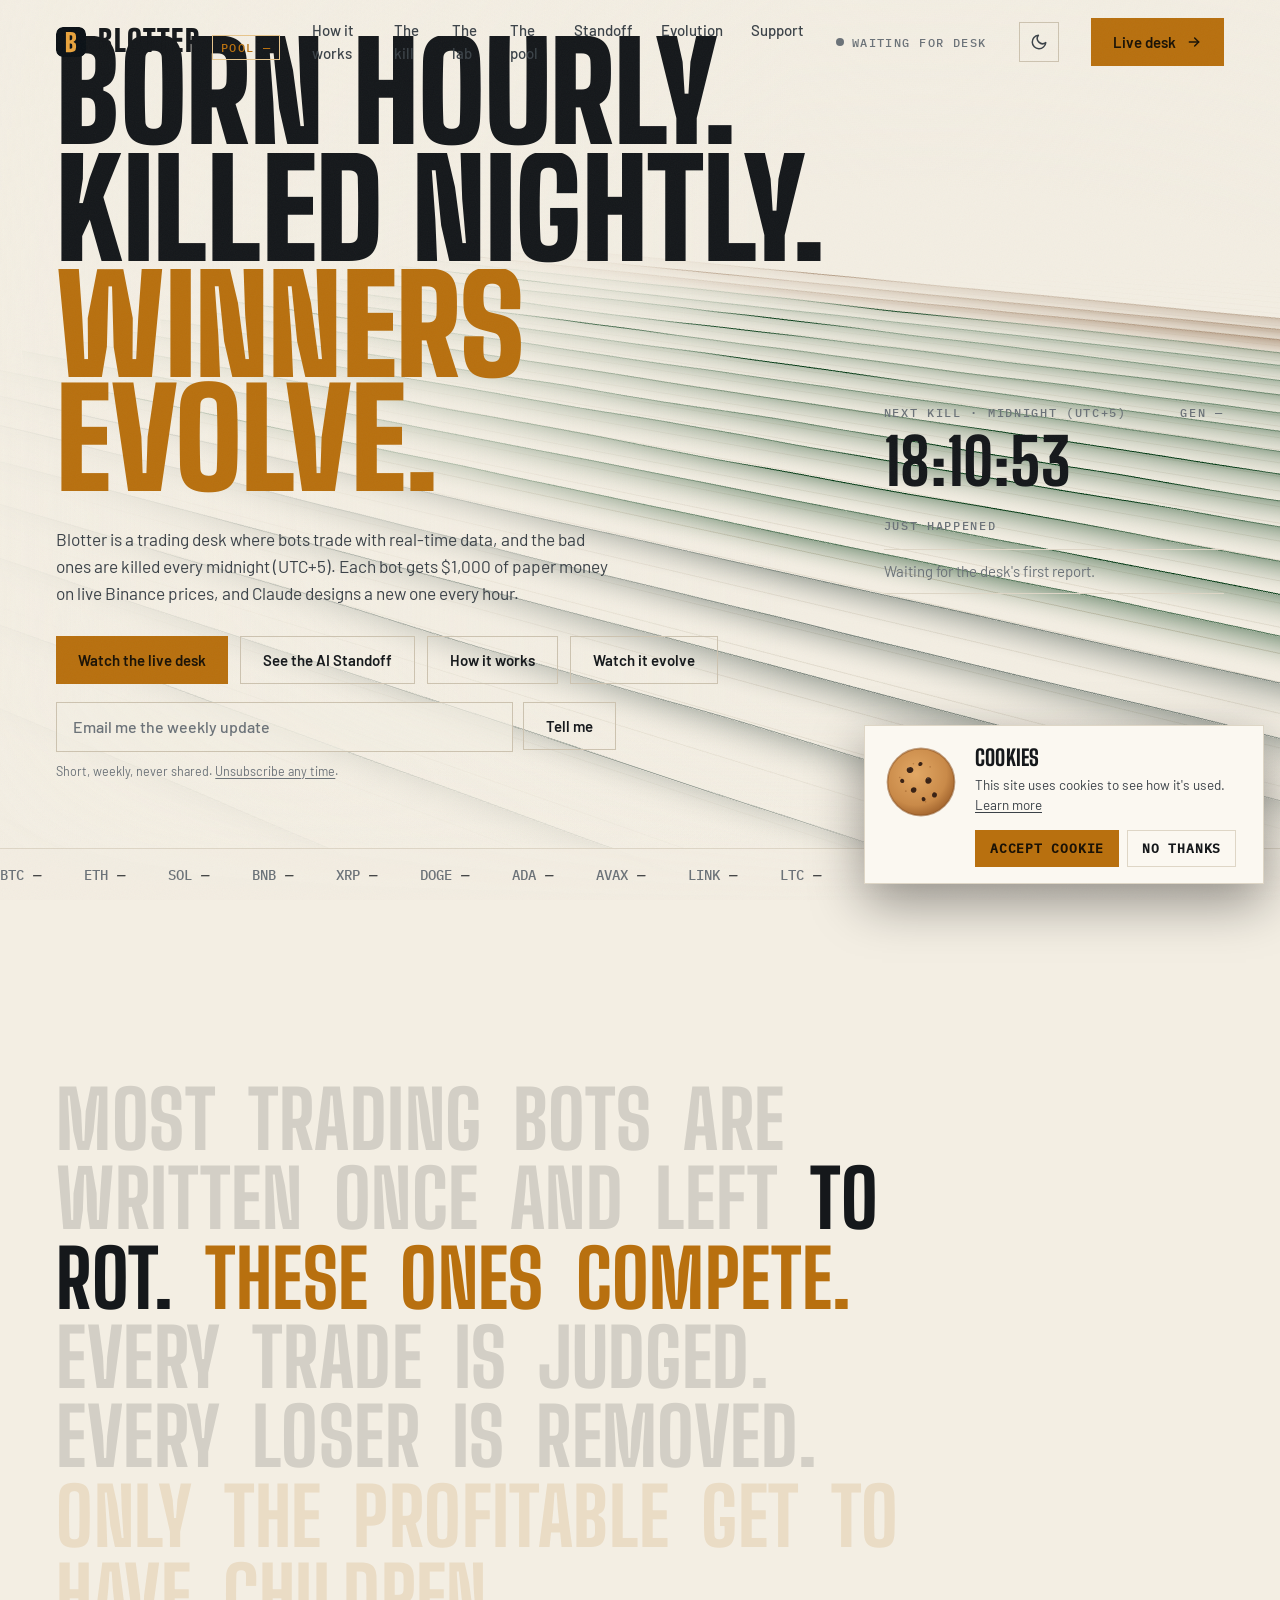
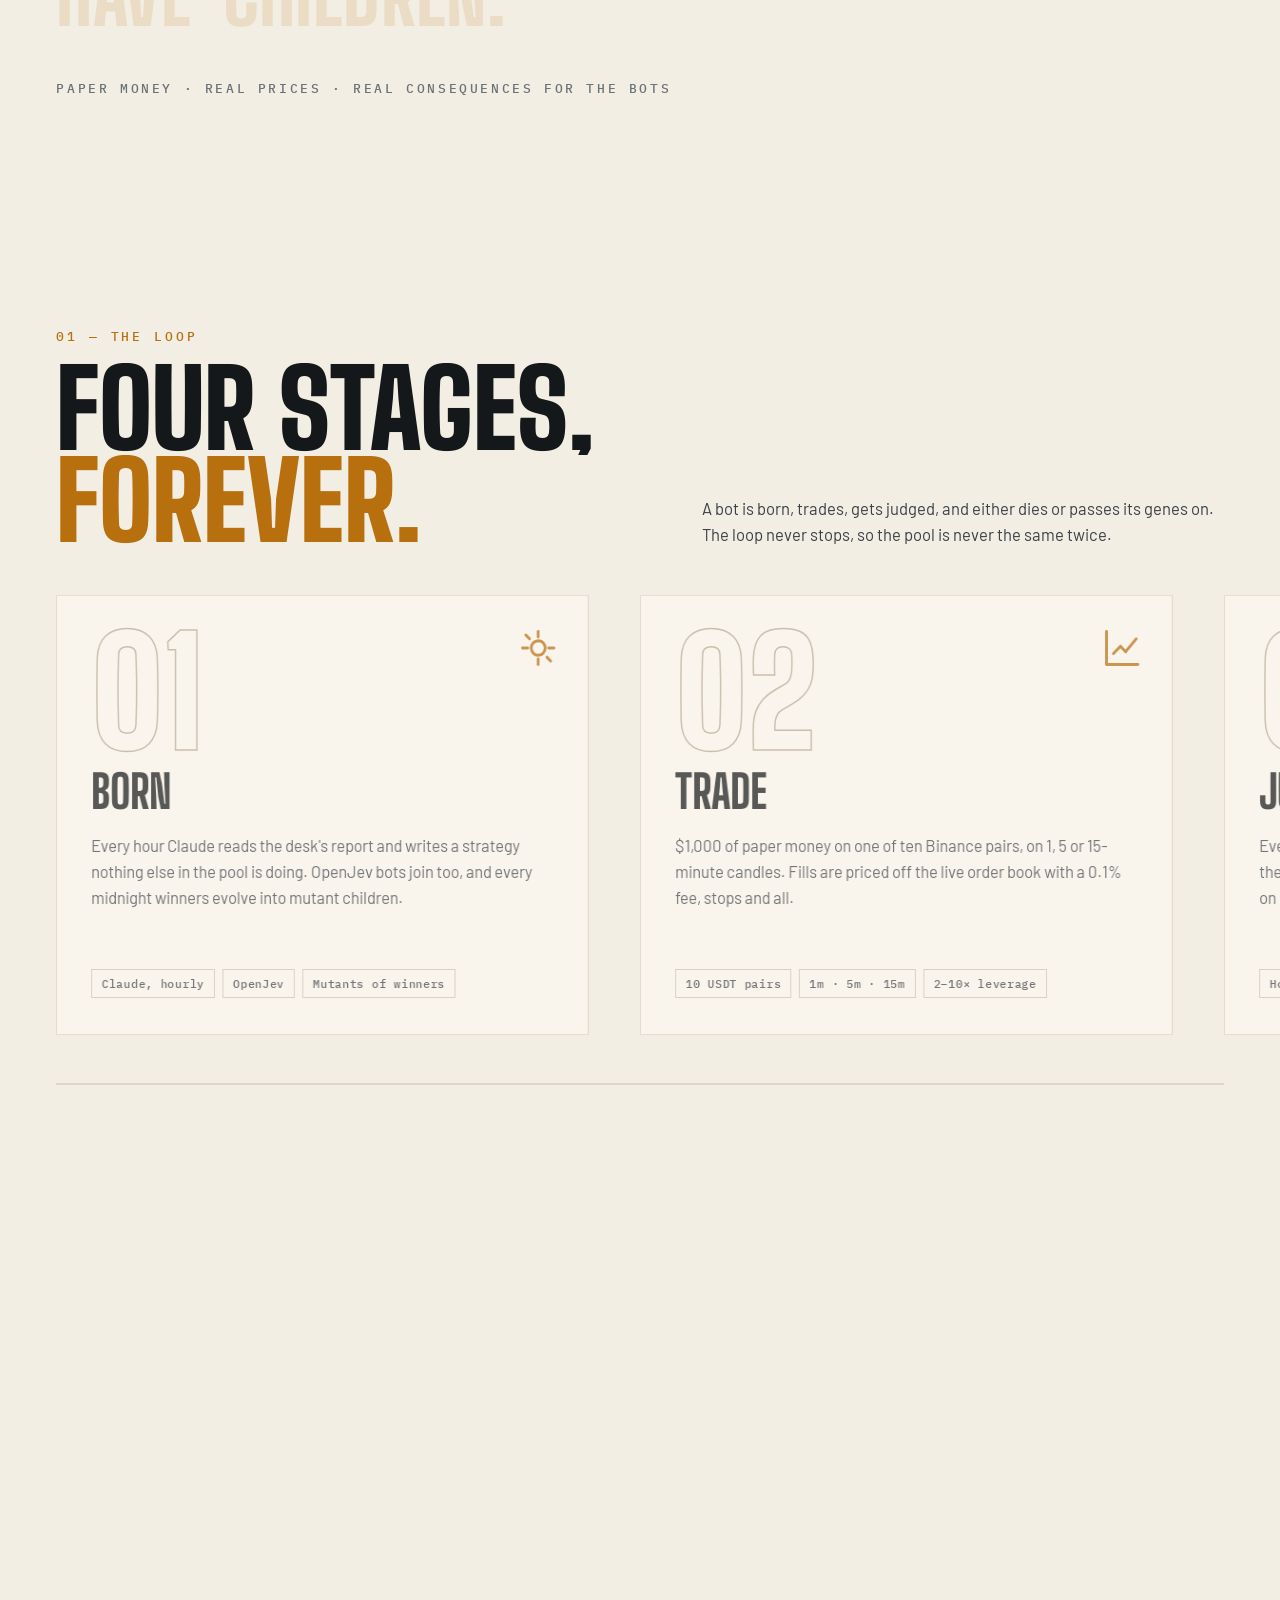
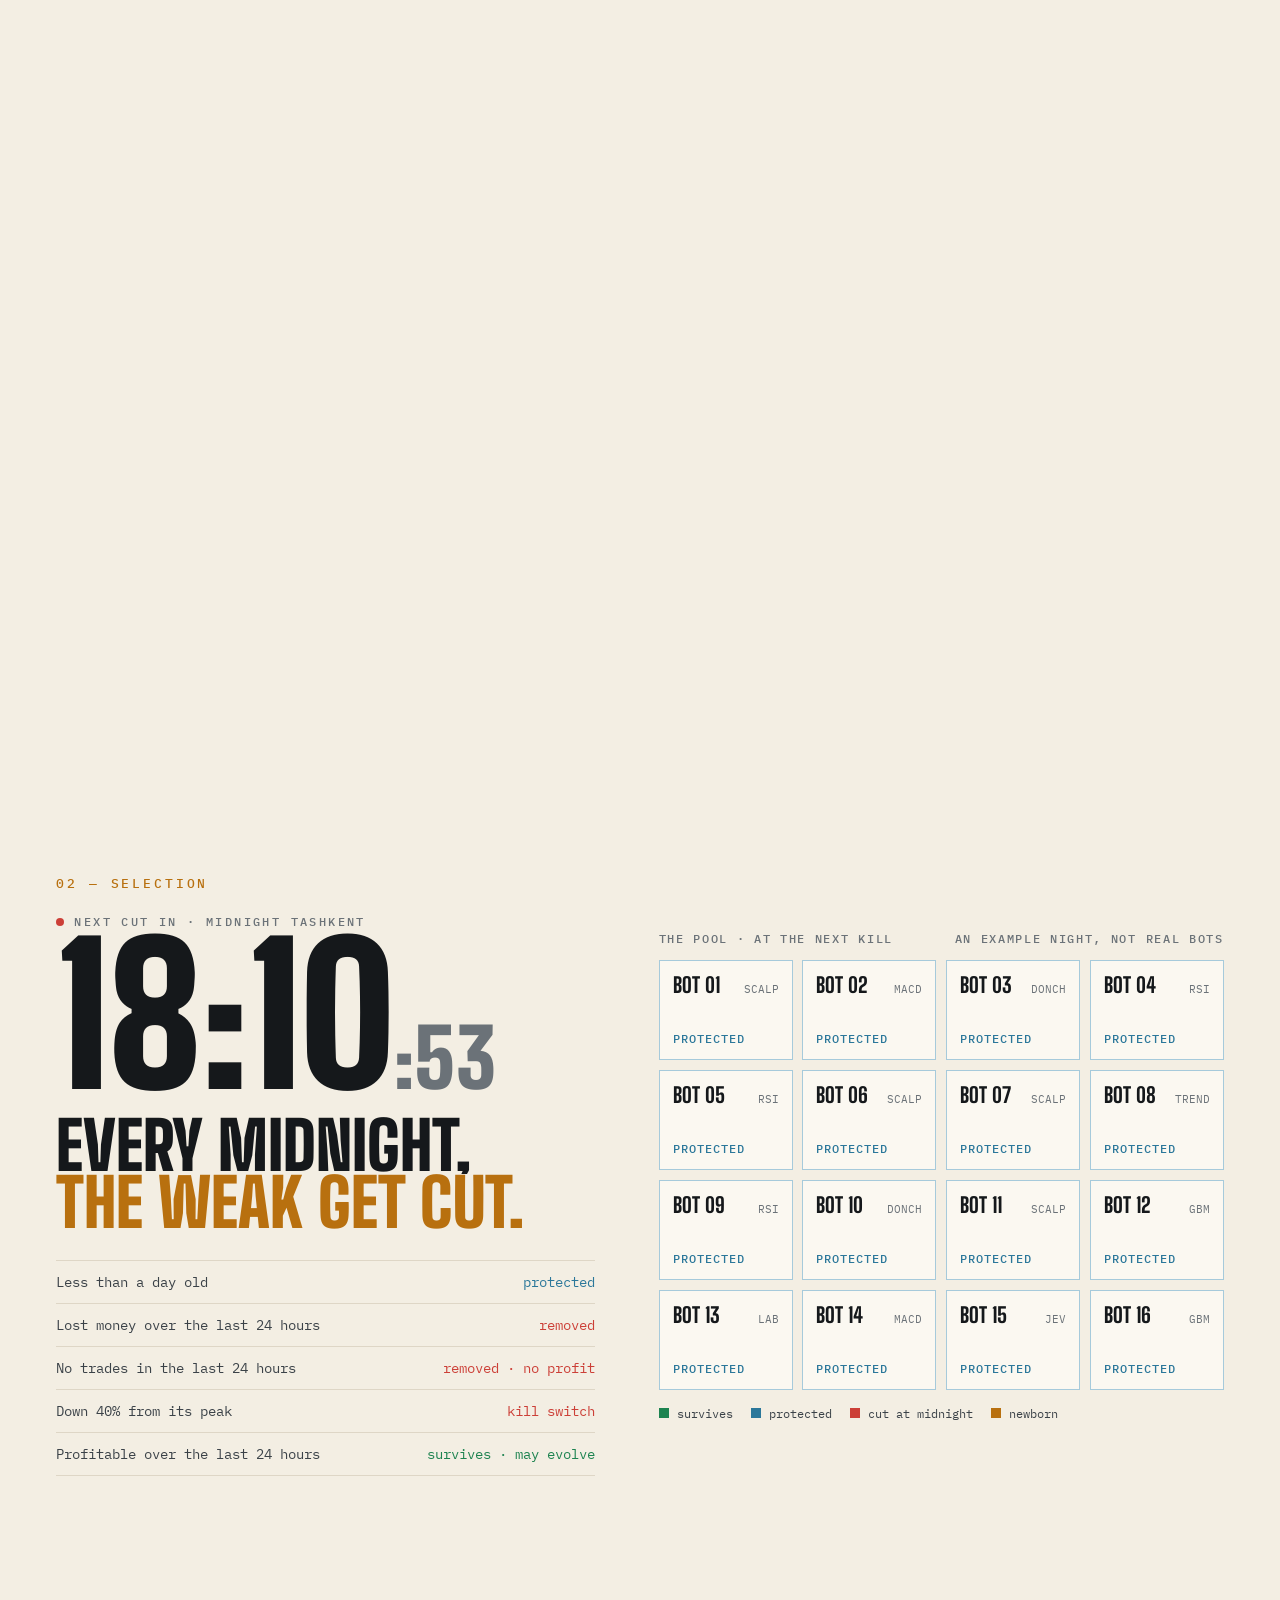
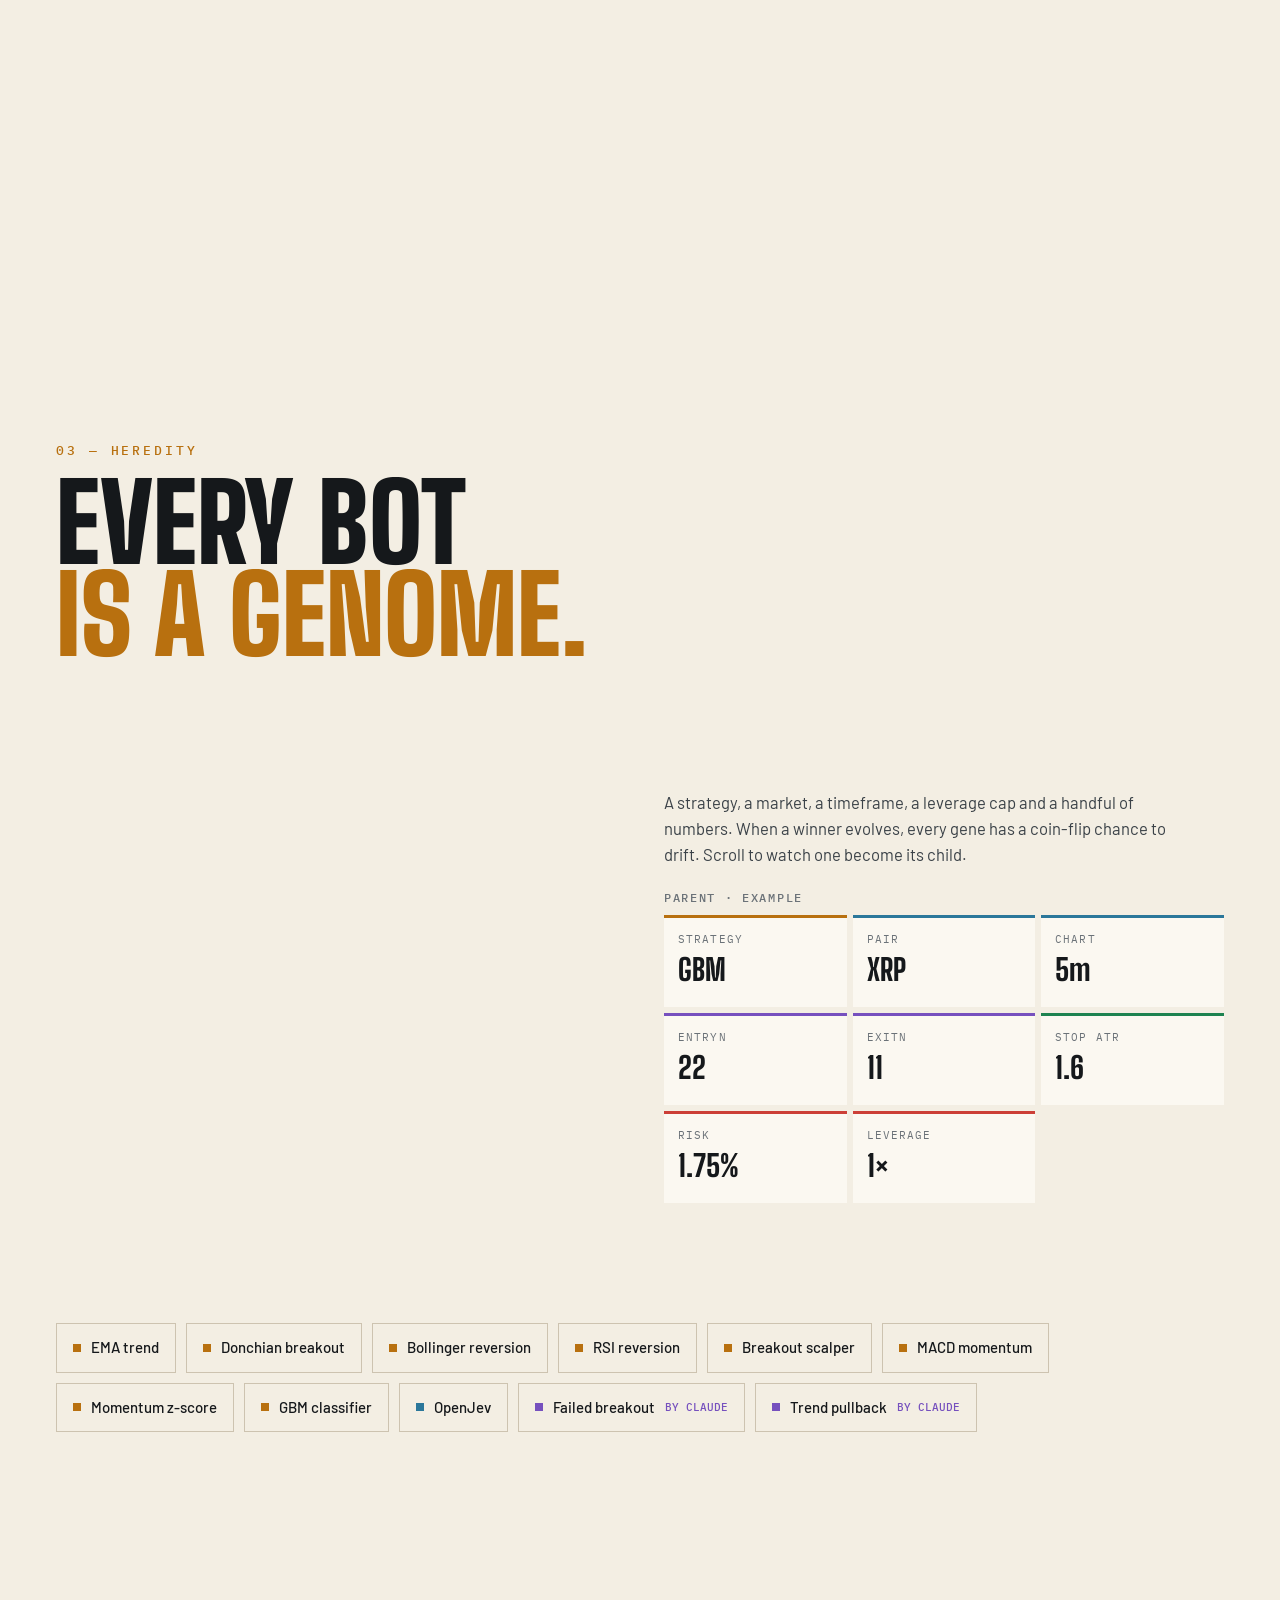
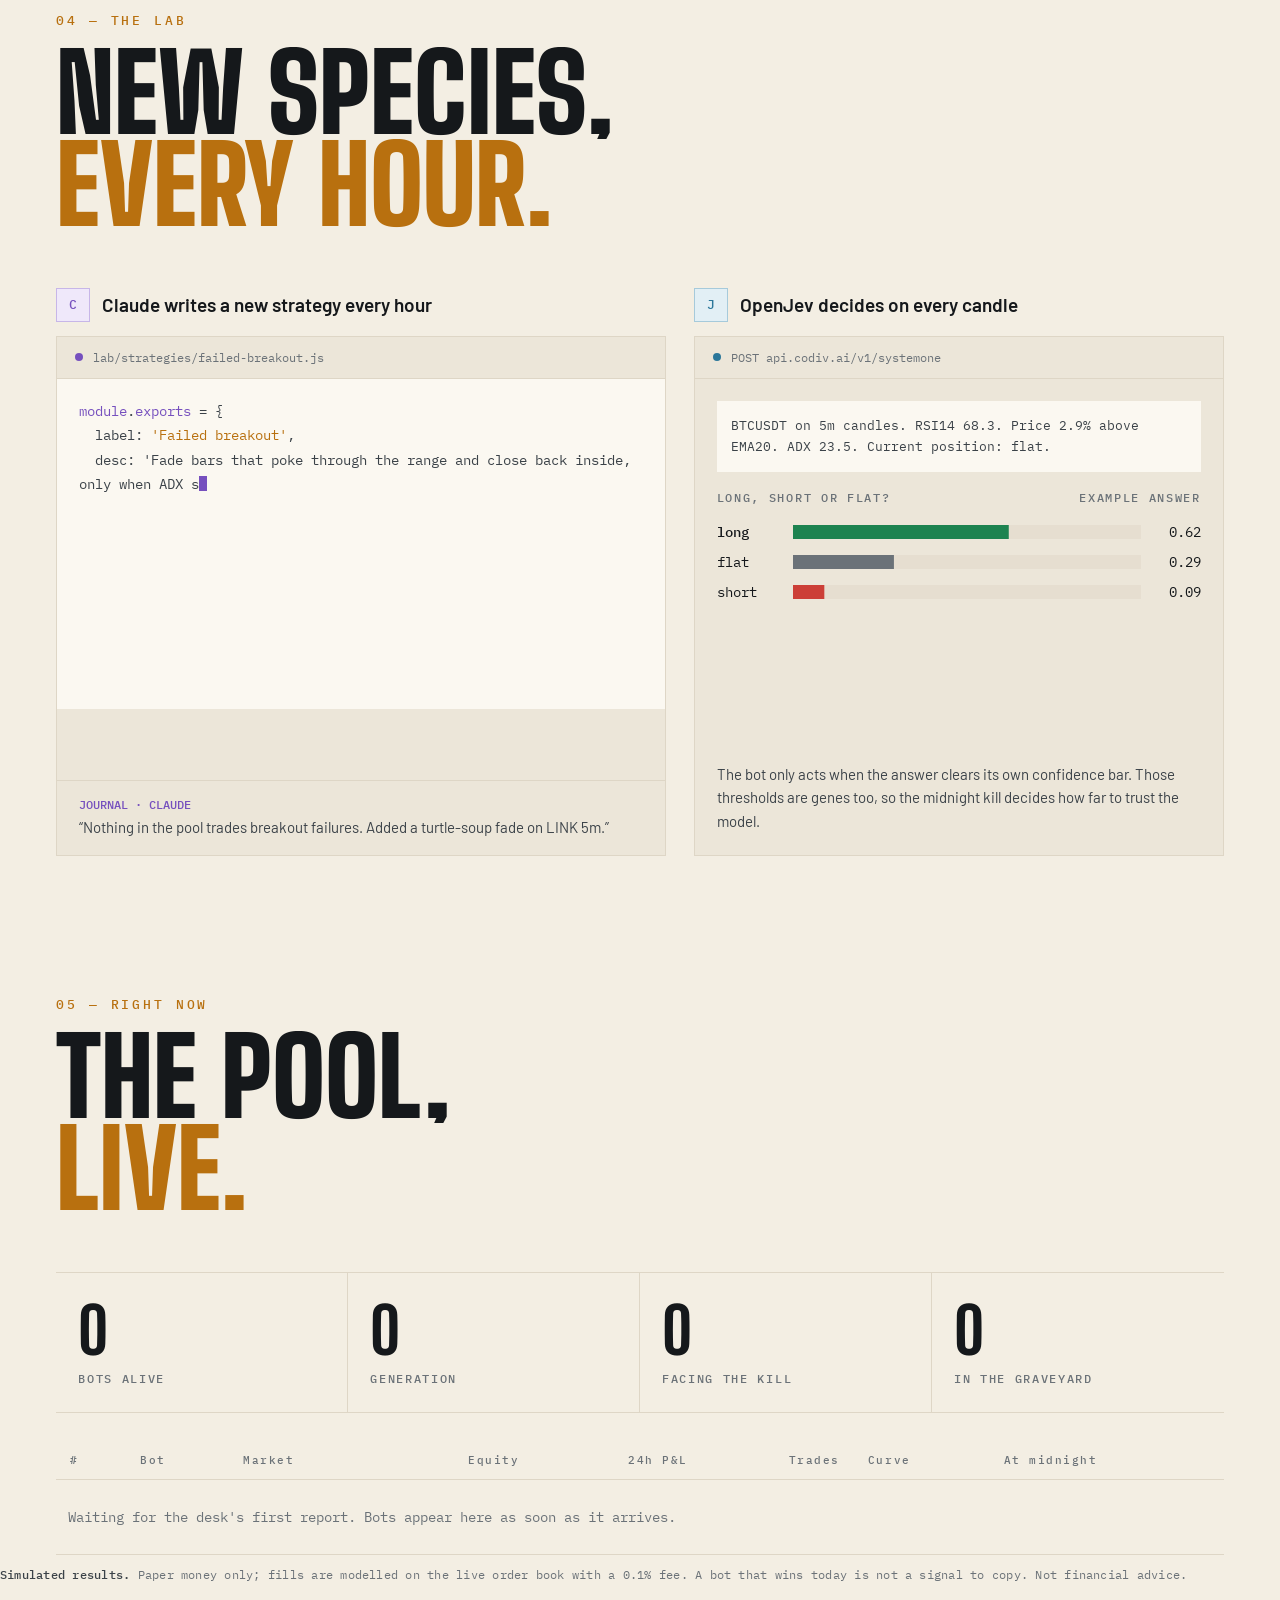
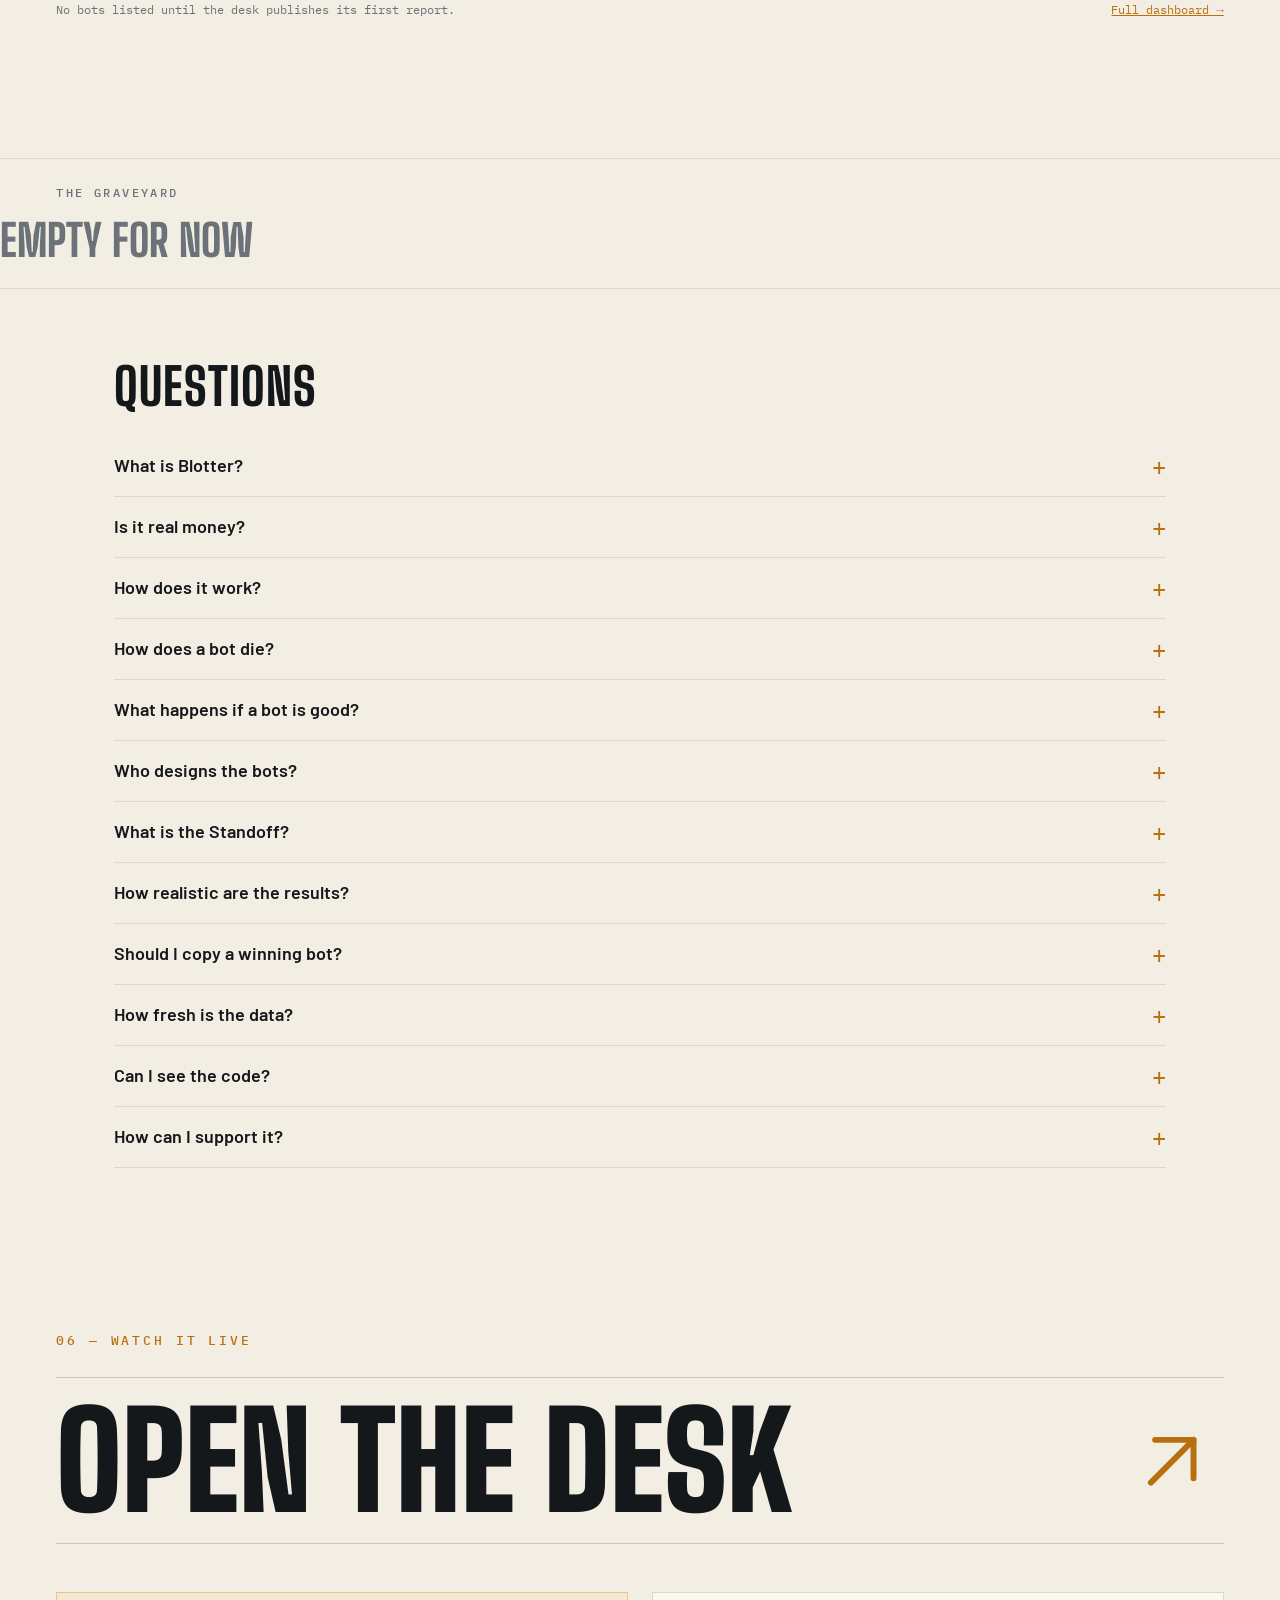
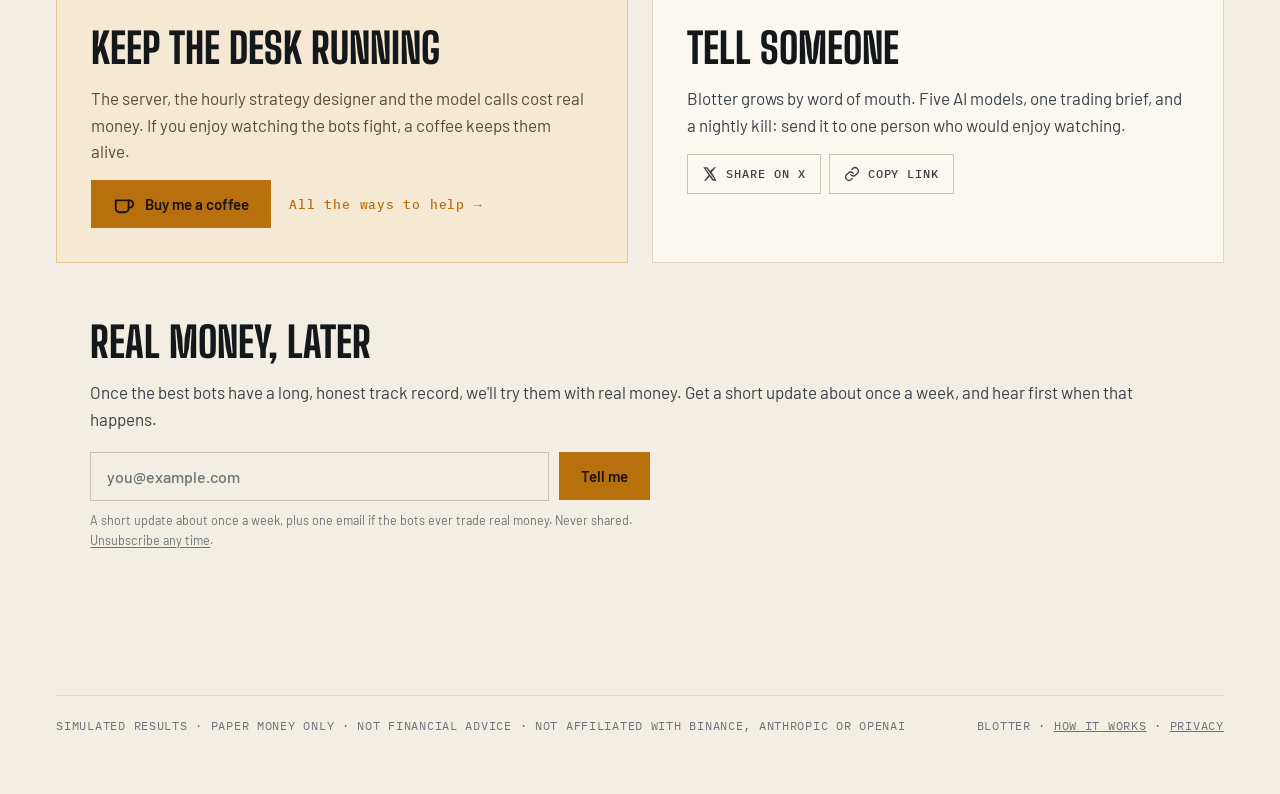
==== commit 562b53a0: "site: update from engine (4071856)" ====
--- a/docs/index.html
+++ b/docs/index.html
@@ -353,7 +353,7 @@
 <header class="nav" id="nav">
   <a class="brand" href="#top" aria-label="Blotter, back to top"><img class="logomark" src="brand/favicon.svg" width="30" height="30" alt=""><span class="logo">Blotter</span><span class="poolchip" id="poolchip">POOL —</span></a>
   <nav class="links" aria-label="Sections">
-    <a href="#how">How it works</a><a href="#cull">The kill</a><a href="#lab">The lab</a><a href="#pool">The pool</a><a href="duel.html">Standoff</a><a href="support.html">Support</a>
+    <a href="#how">How it works</a><a href="#cull">The kill</a><a href="#lab">The lab</a><a href="#pool">The pool</a><a href="duel.html">Standoff</a><a href="evolution.html">Evolution</a><a href="support.html">Support</a>
   </nav>
   <span class="live" id="livebadge"><i></i><span id="livetext">CONNECTING</span></span>
   <button class="themebtn" type="button" data-theme-toggle aria-label="Switch to light mode"></button>
@@ -374,6 +374,7 @@
         <a class="btn btn-amber magnetic" data-desk href="desk.html">Watch the live desk</a>
         <a class="btn btn-line magnetic" href="duel.html">See the AI Standoff</a>
         <a class="btn btn-line magnetic" href="how-it-works.html">How it works</a>
+        <a class="btn btn-line magnetic" href="evolution.html">Watch it evolve</a>
       </div>
       <form class="notify-form hero-notify" data-notify data-hero-fade novalidate>
         <label class="sr" for="hero-email">Email address</label>
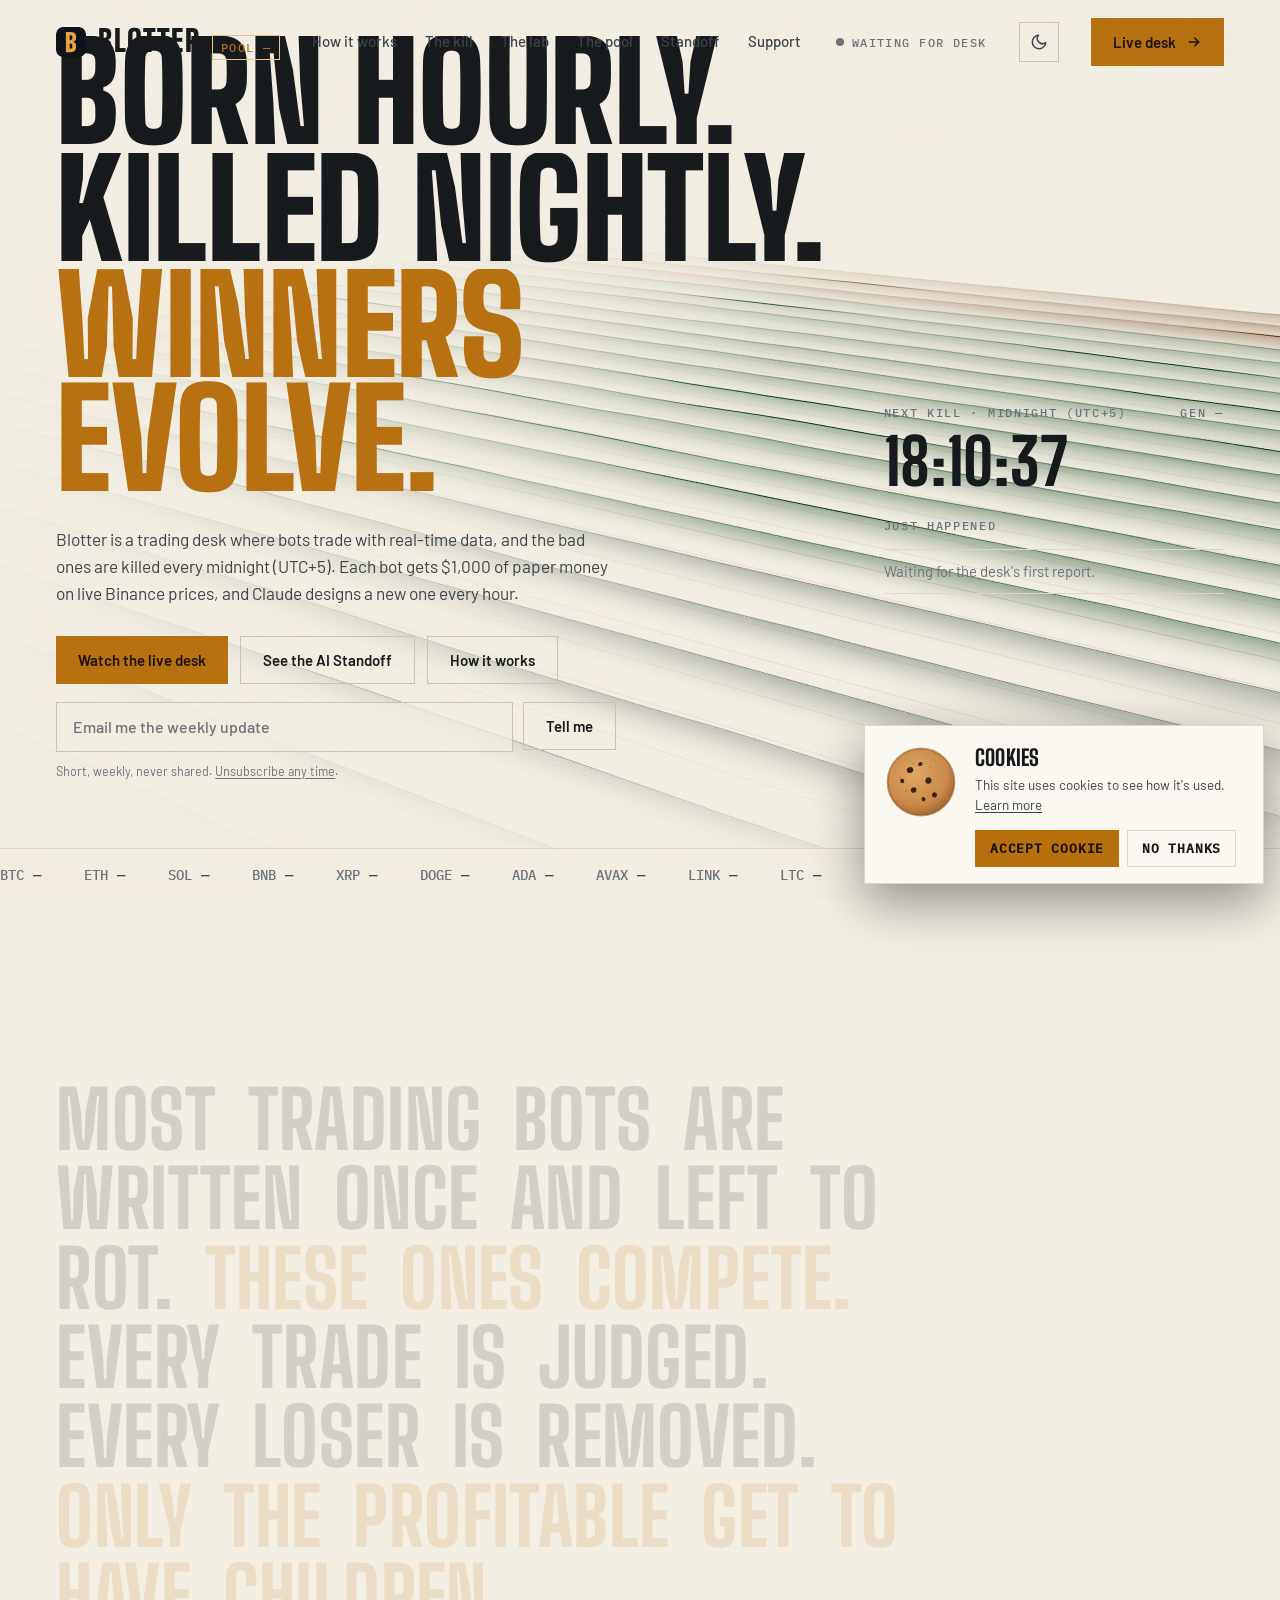
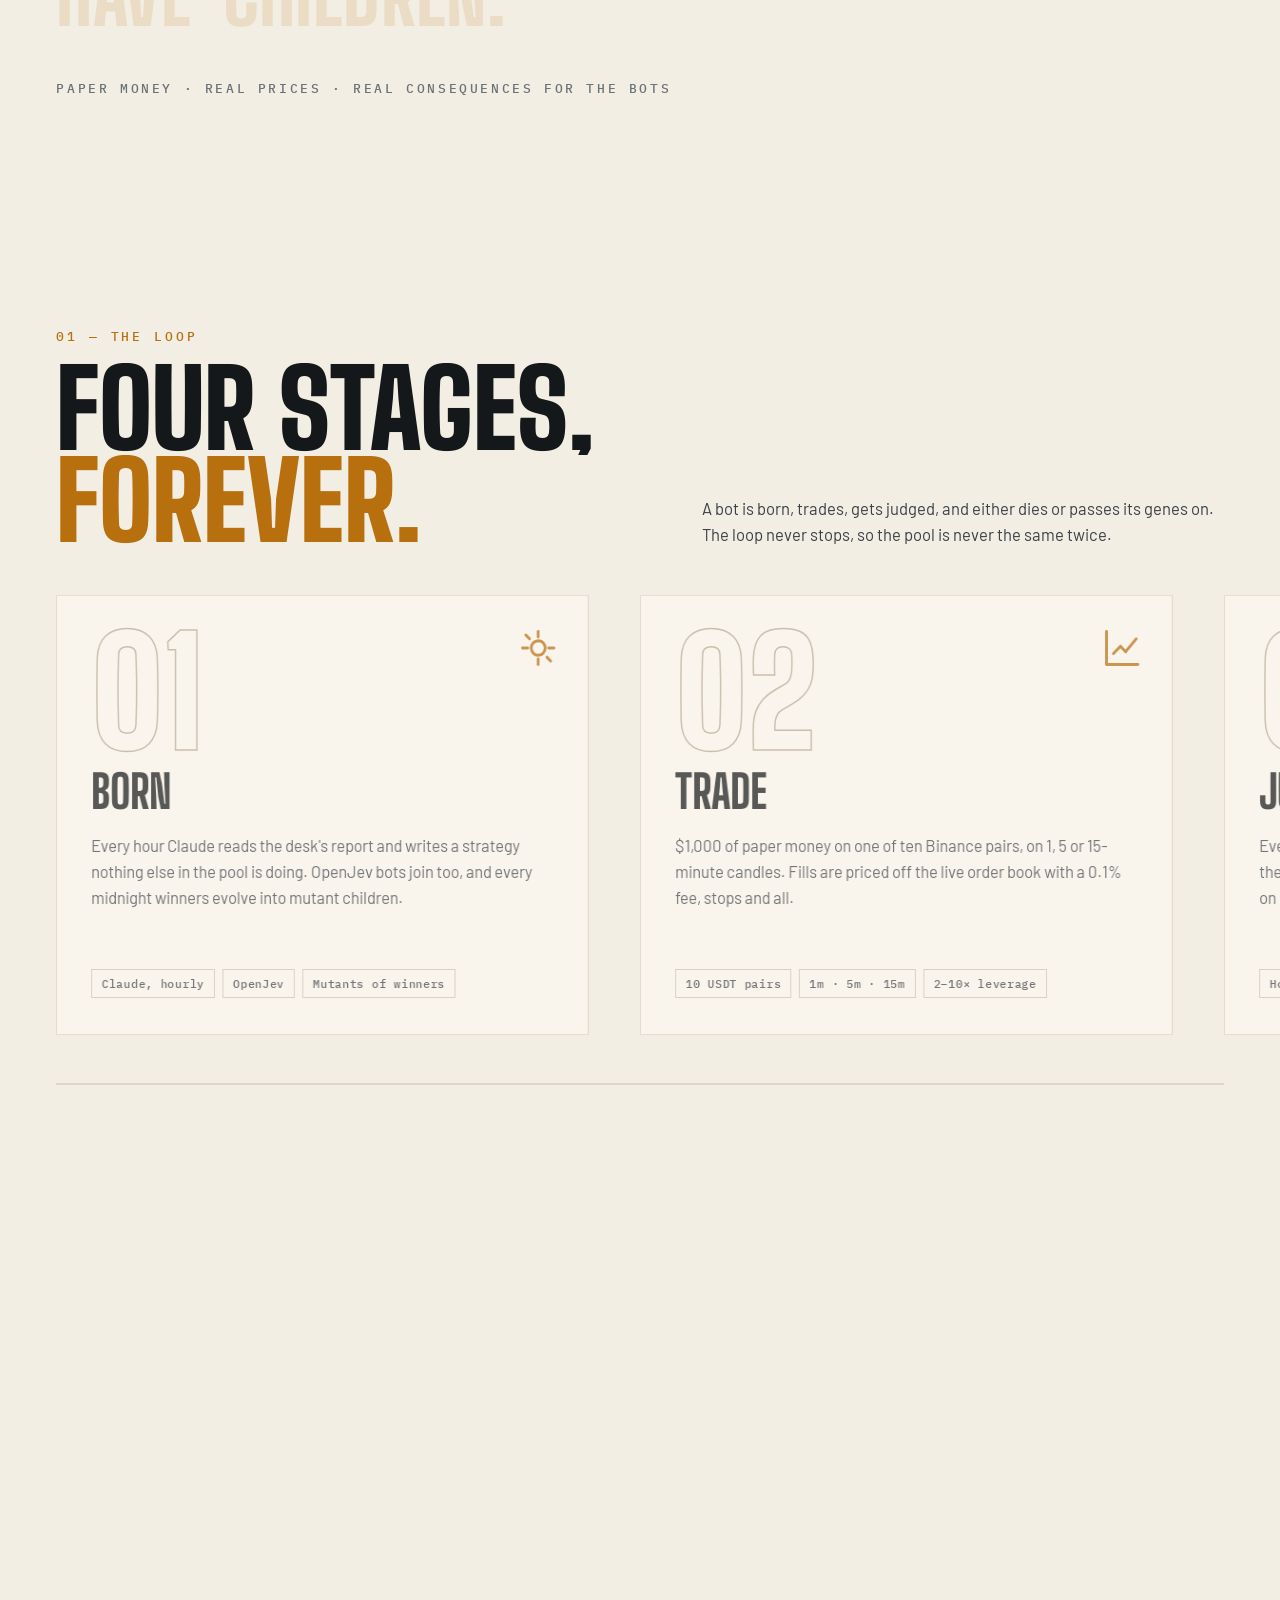
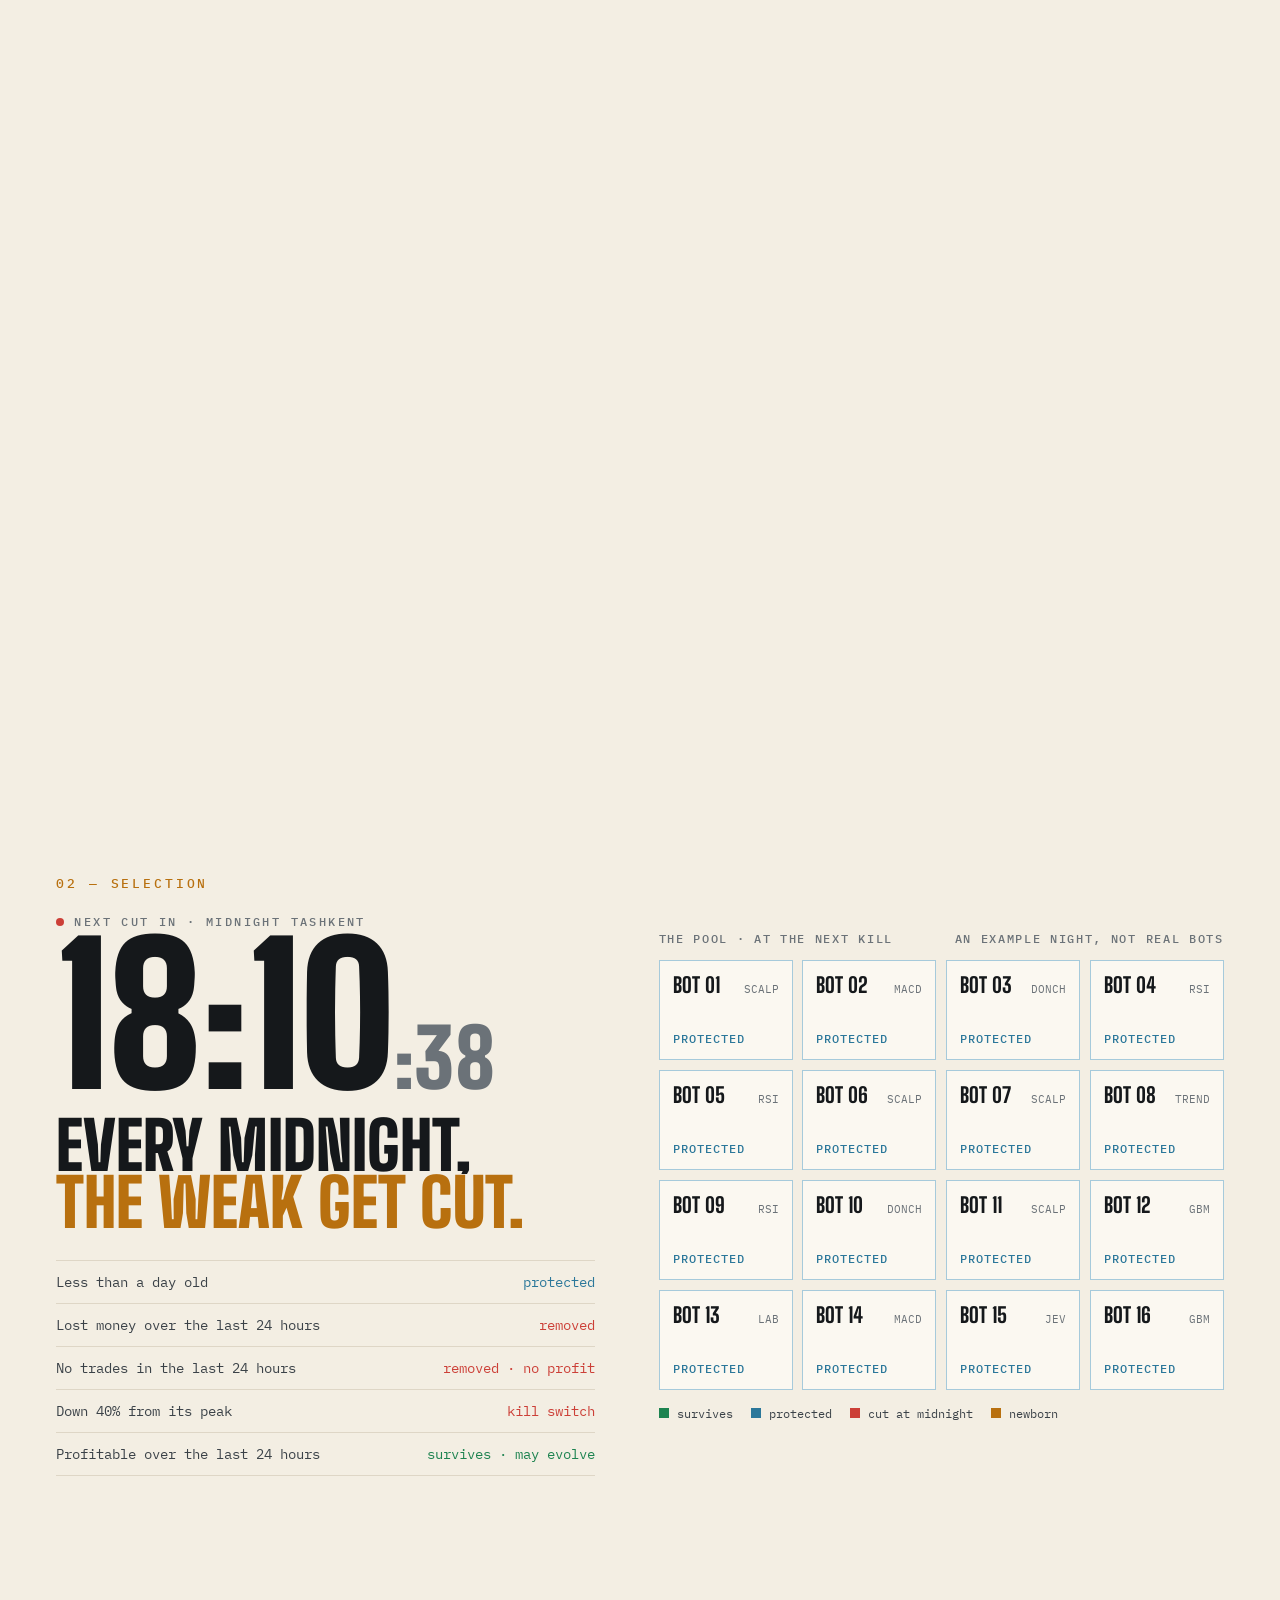
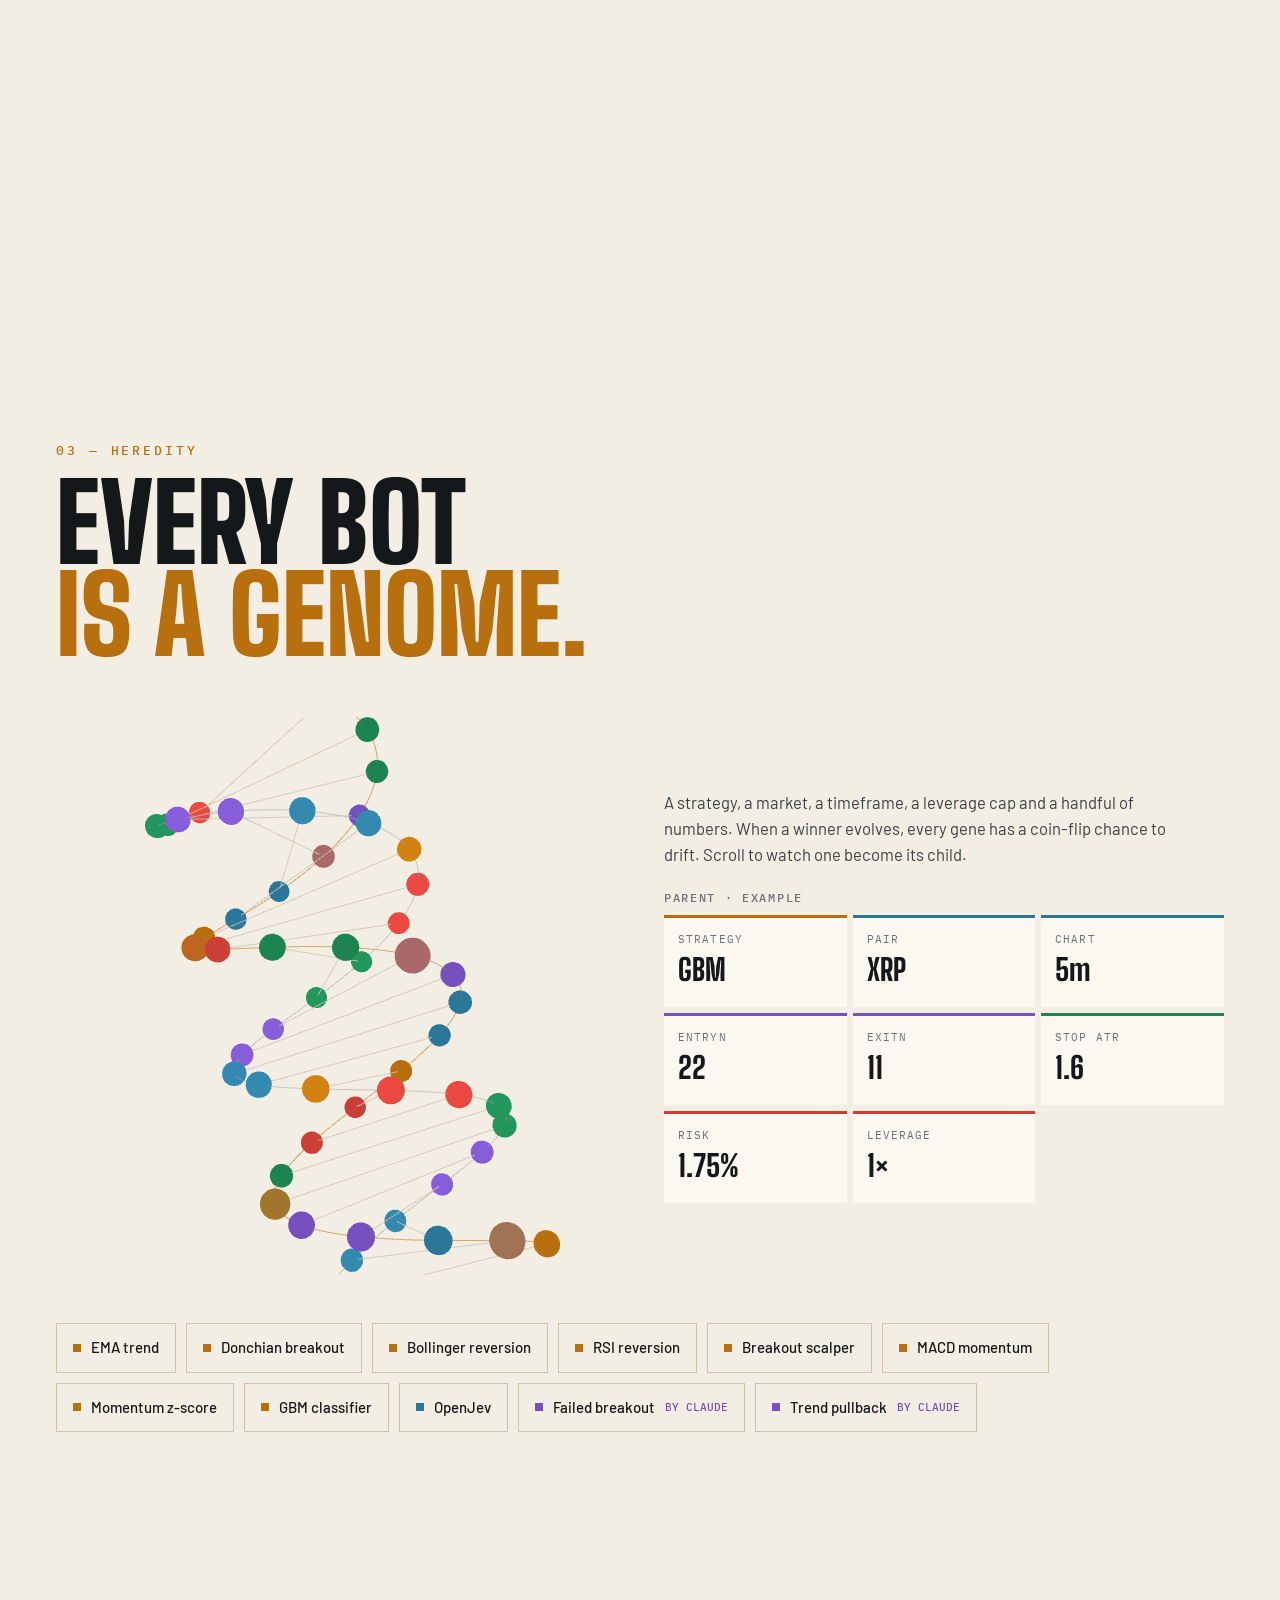
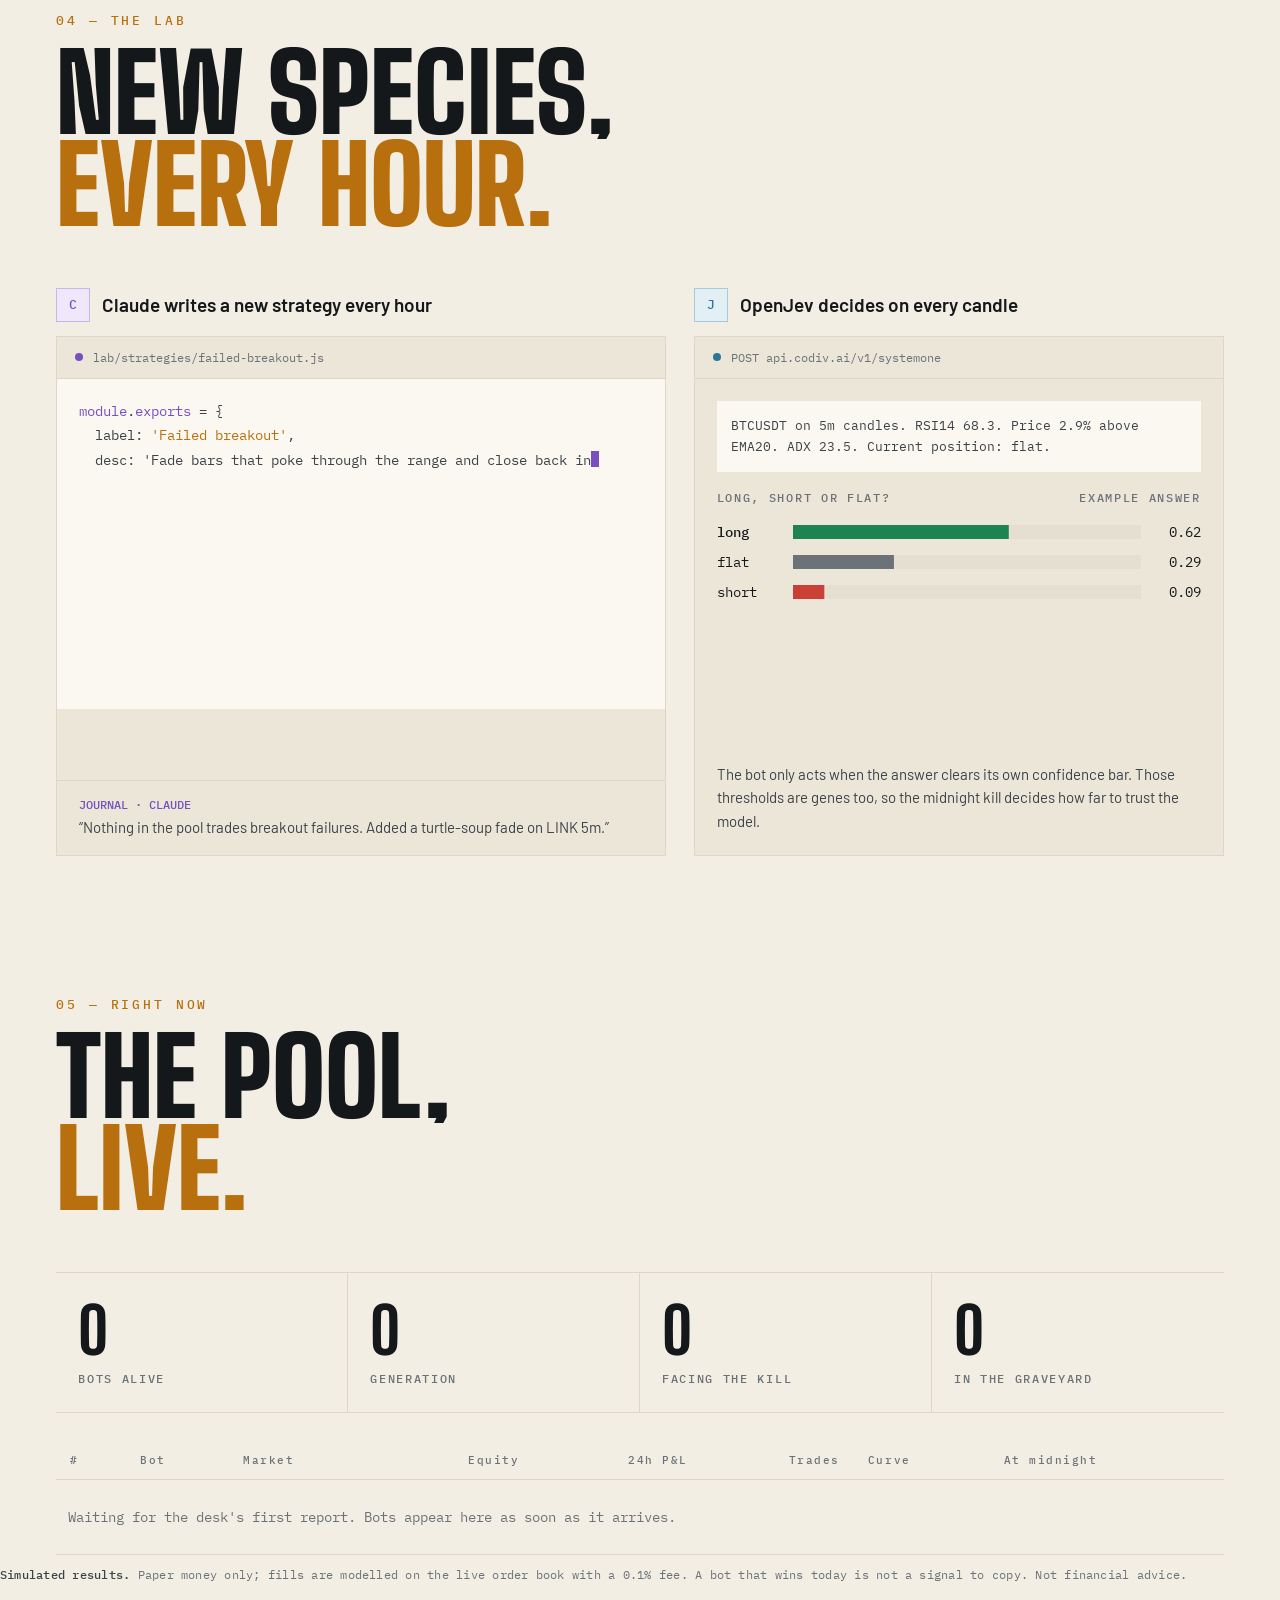
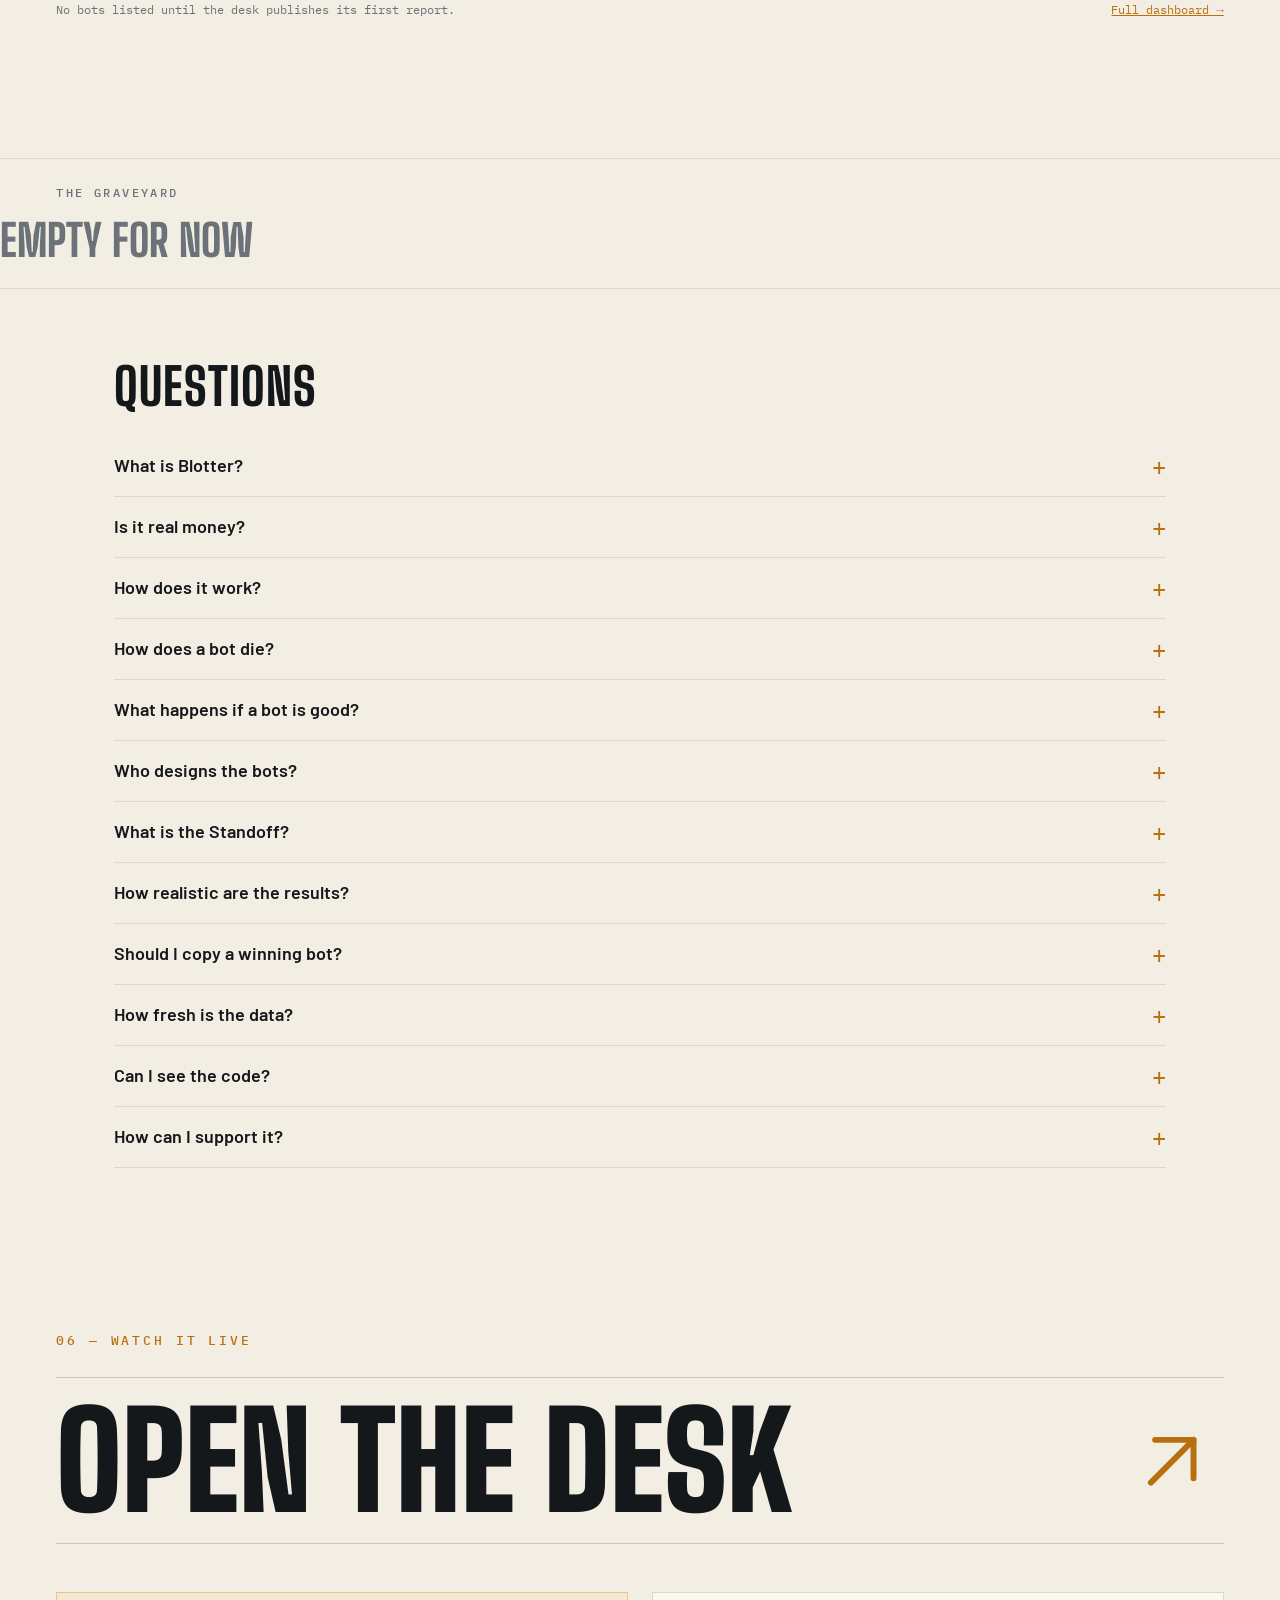
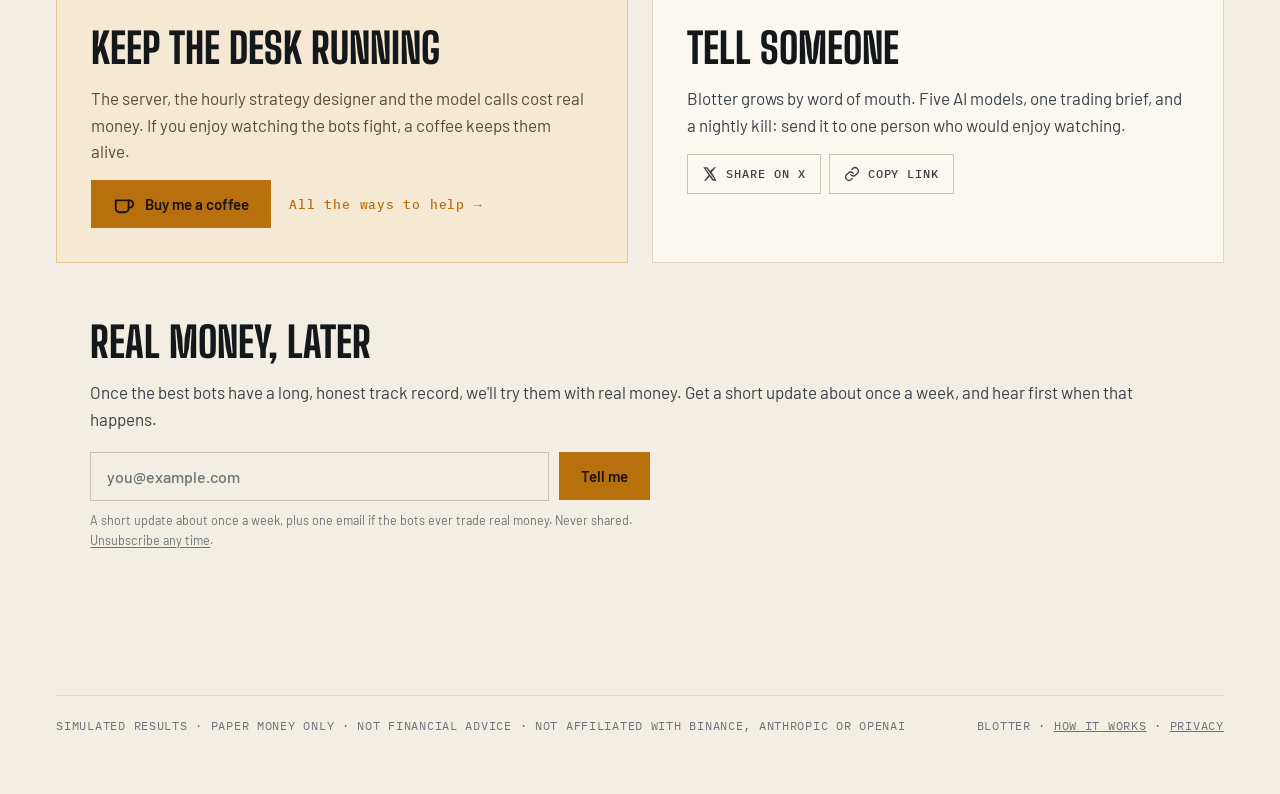
==== commit 1066debe: "site: update from engine (5665fc0)" ====
--- a/docs/index.html
+++ b/docs/index.html
@@ -353,7 +353,7 @@
 <header class="nav" id="nav">
   <a class="brand" href="#top" aria-label="Blotter, back to top"><img class="logomark" src="brand/favicon.svg" width="30" height="30" alt=""><span class="logo">Blotter</span><span class="poolchip" id="poolchip">POOL —</span></a>
   <nav class="links" aria-label="Sections">
-    <a href="#how">How it works</a><a href="#cull">The kill</a><a href="#lab">The lab</a><a href="#pool">The pool</a><a href="duel.html">Standoff</a><a href="evolution.html">Evolution</a><a href="support.html">Support</a>
+    <a href="#how">How it works</a><a href="#cull">The kill</a><a href="#lab">The lab</a><a href="#pool">The pool</a><a href="duel.html">Standoff</a><a href="support.html">Support</a>
   </nav>
   <span class="live" id="livebadge"><i></i><span id="livetext">CONNECTING</span></span>
   <button class="themebtn" type="button" data-theme-toggle aria-label="Switch to light mode"></button>
@@ -374,7 +374,6 @@
         <a class="btn btn-amber magnetic" data-desk href="desk.html">Watch the live desk</a>
         <a class="btn btn-line magnetic" href="duel.html">See the AI Standoff</a>
         <a class="btn btn-line magnetic" href="how-it-works.html">How it works</a>
-        <a class="btn btn-line magnetic" href="evolution.html">Watch it evolve</a>
       </div>
       <form class="notify-form hero-notify" data-notify data-hero-fade novalidate>
         <label class="sr" for="hero-email">Email address</label>
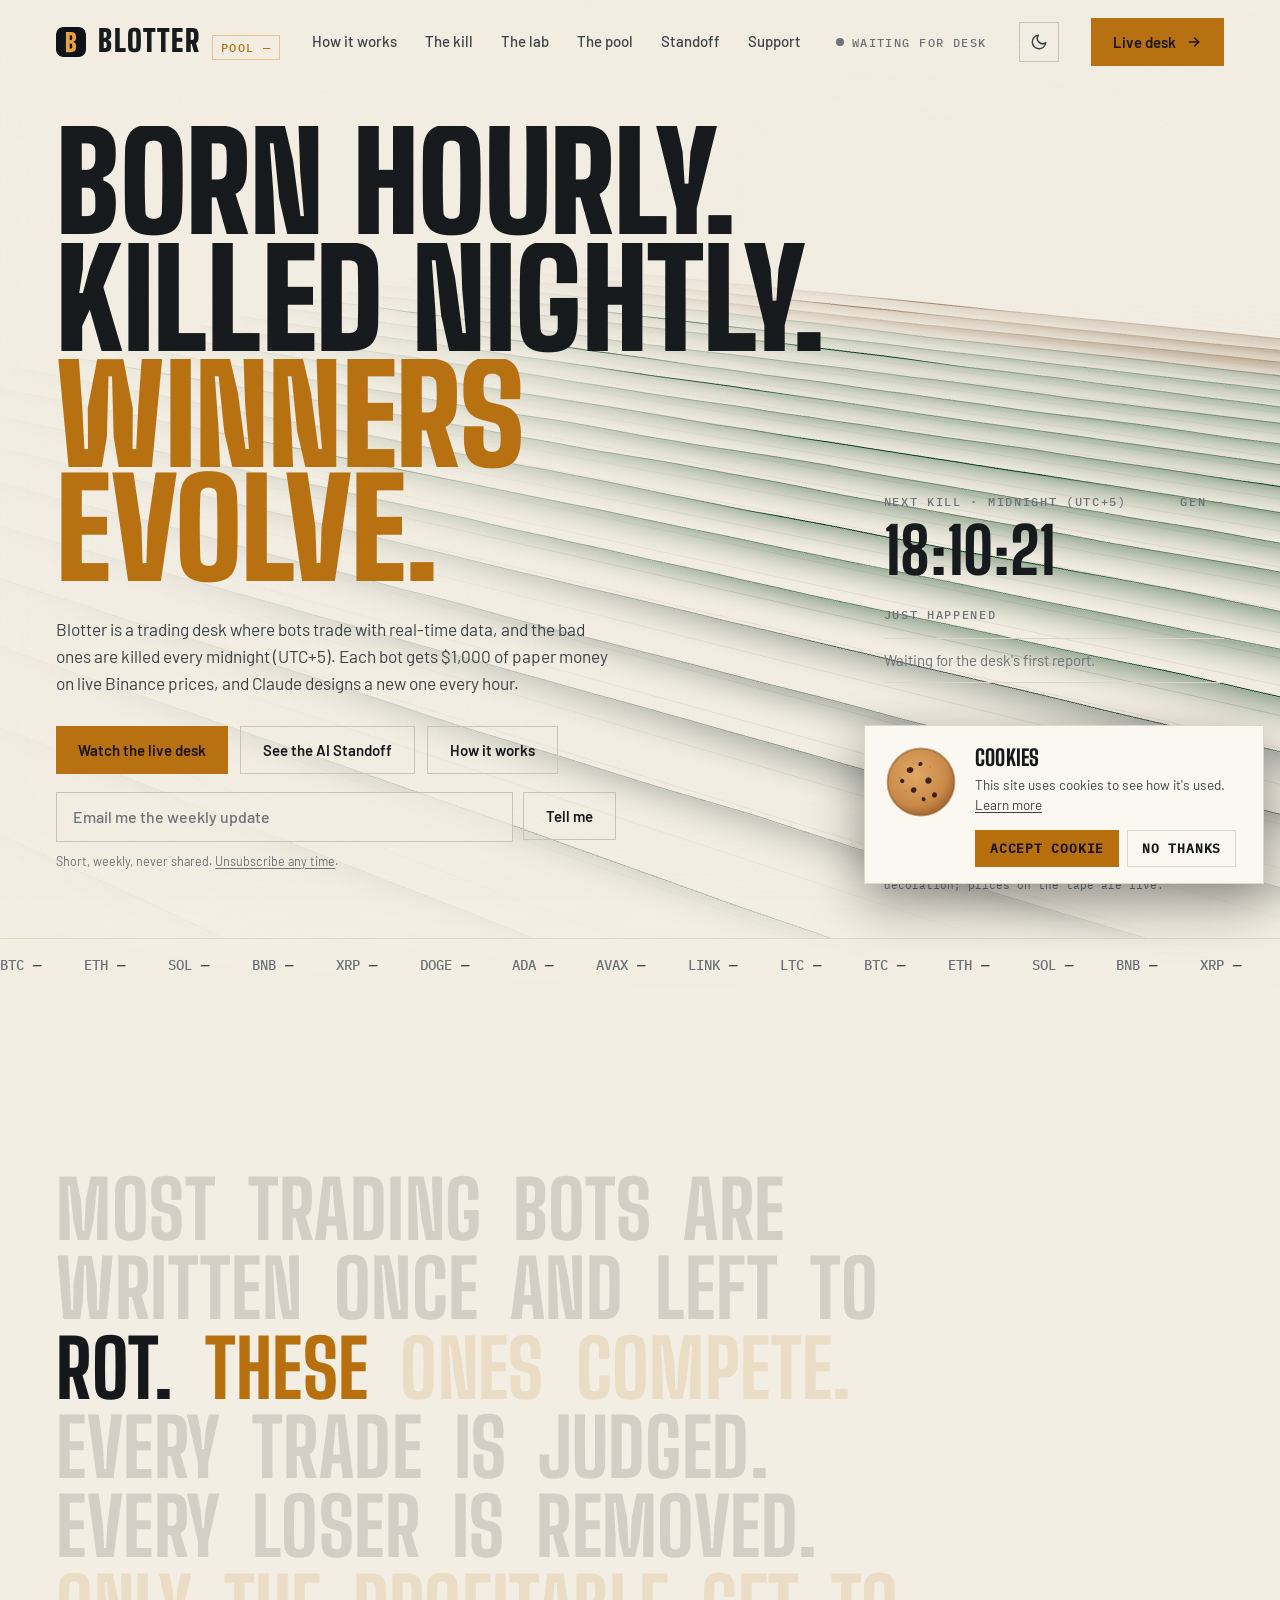
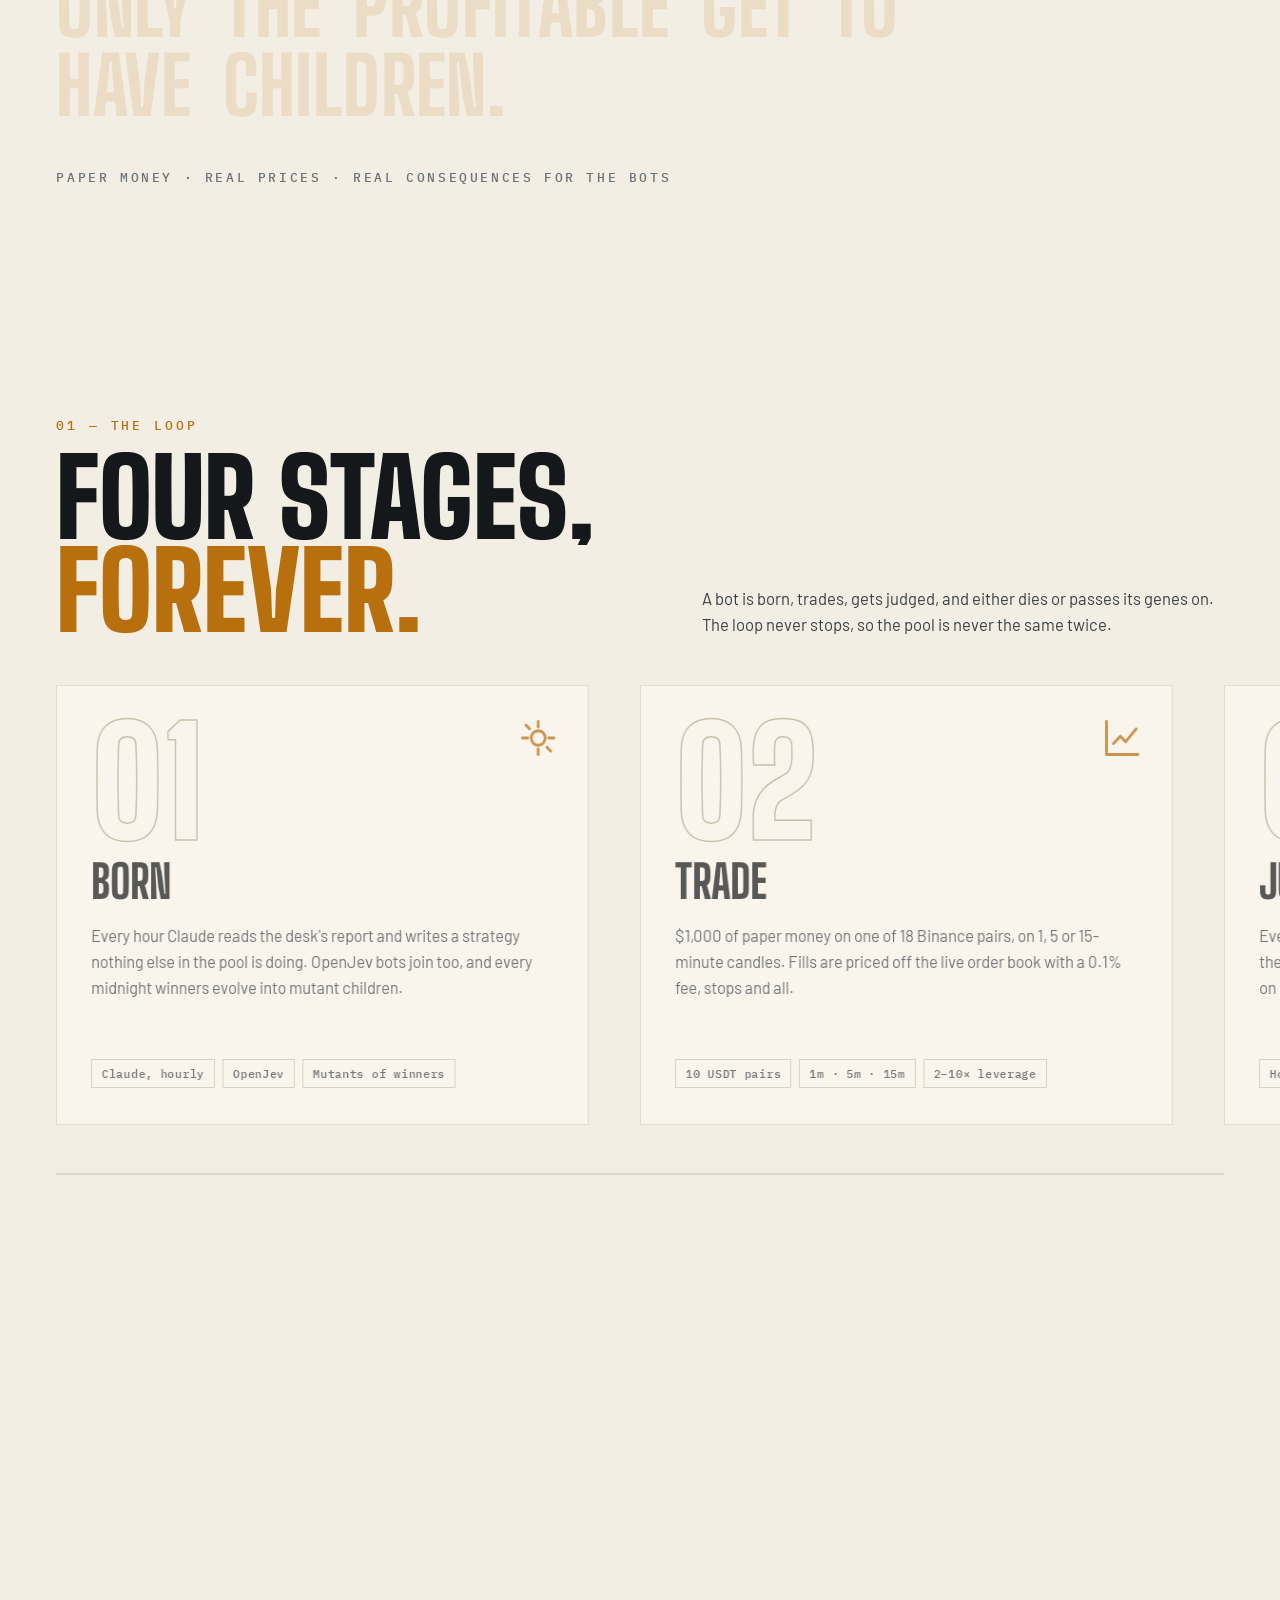
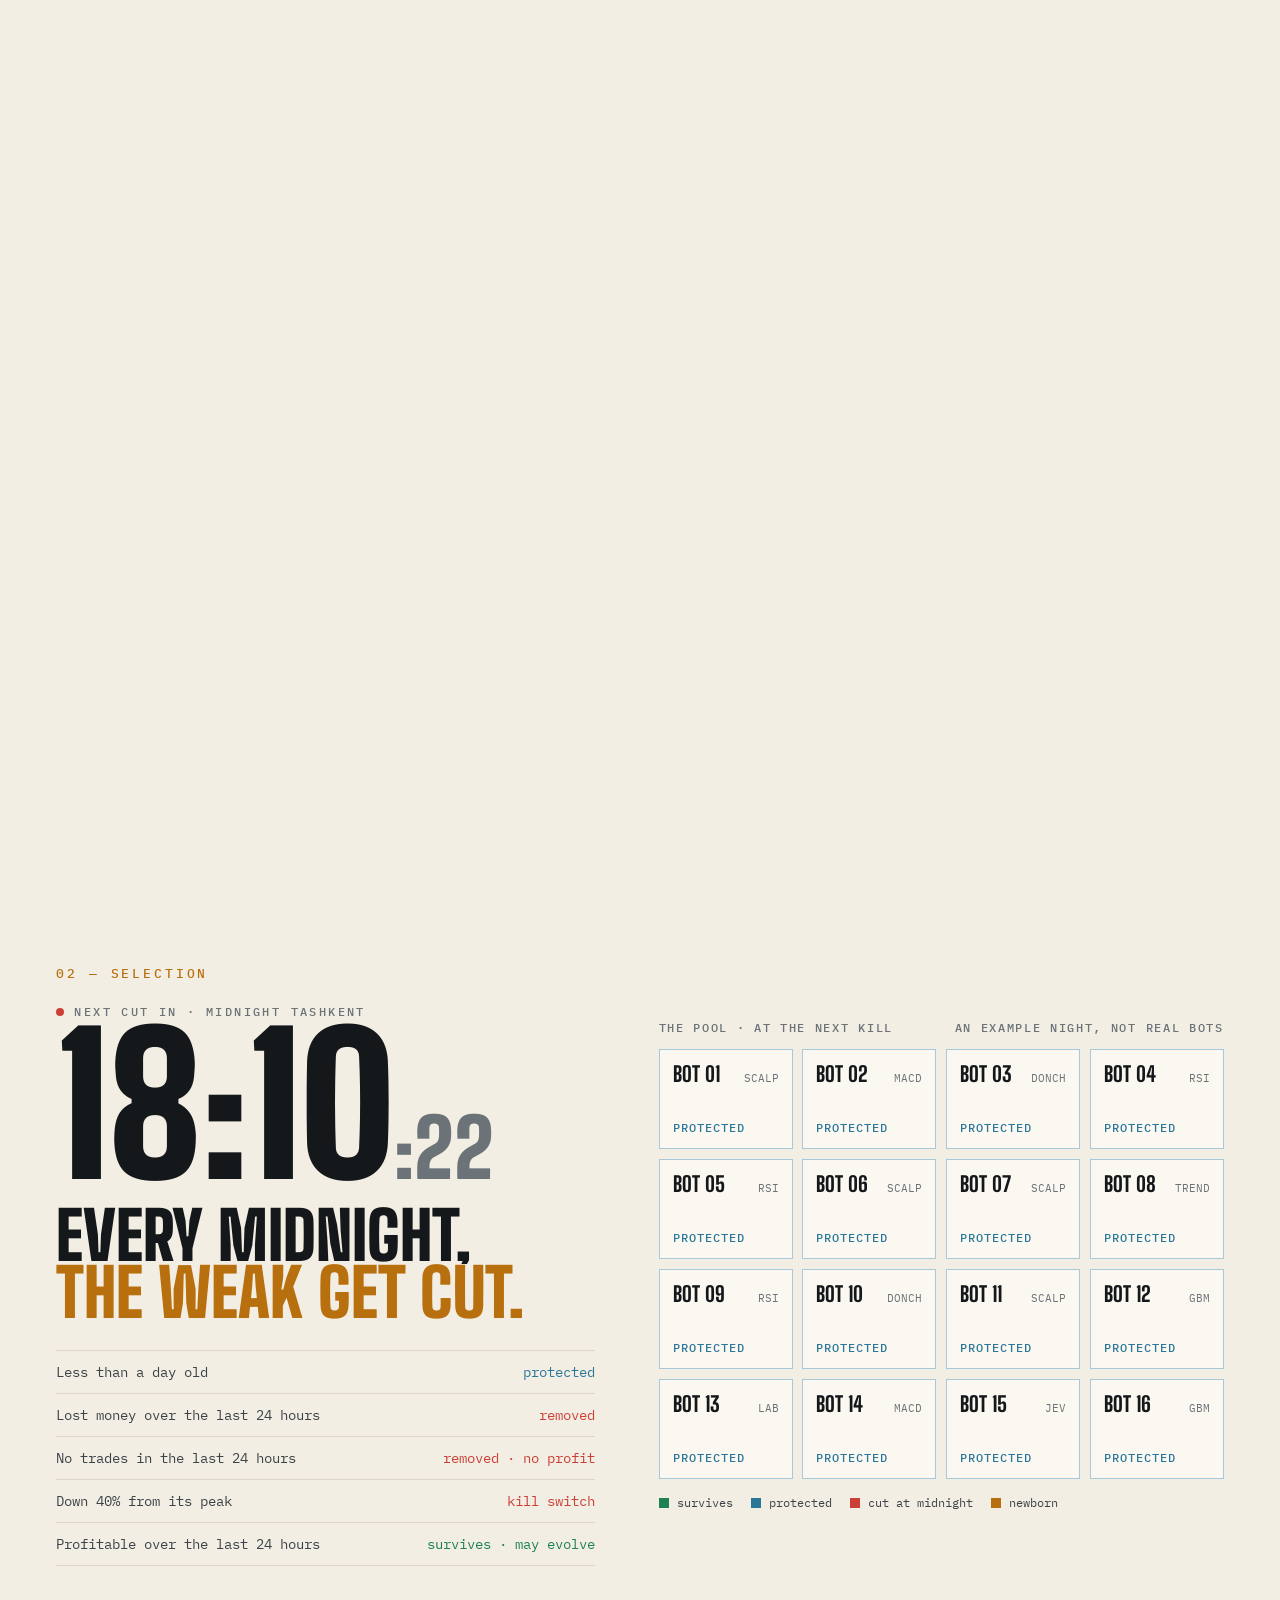
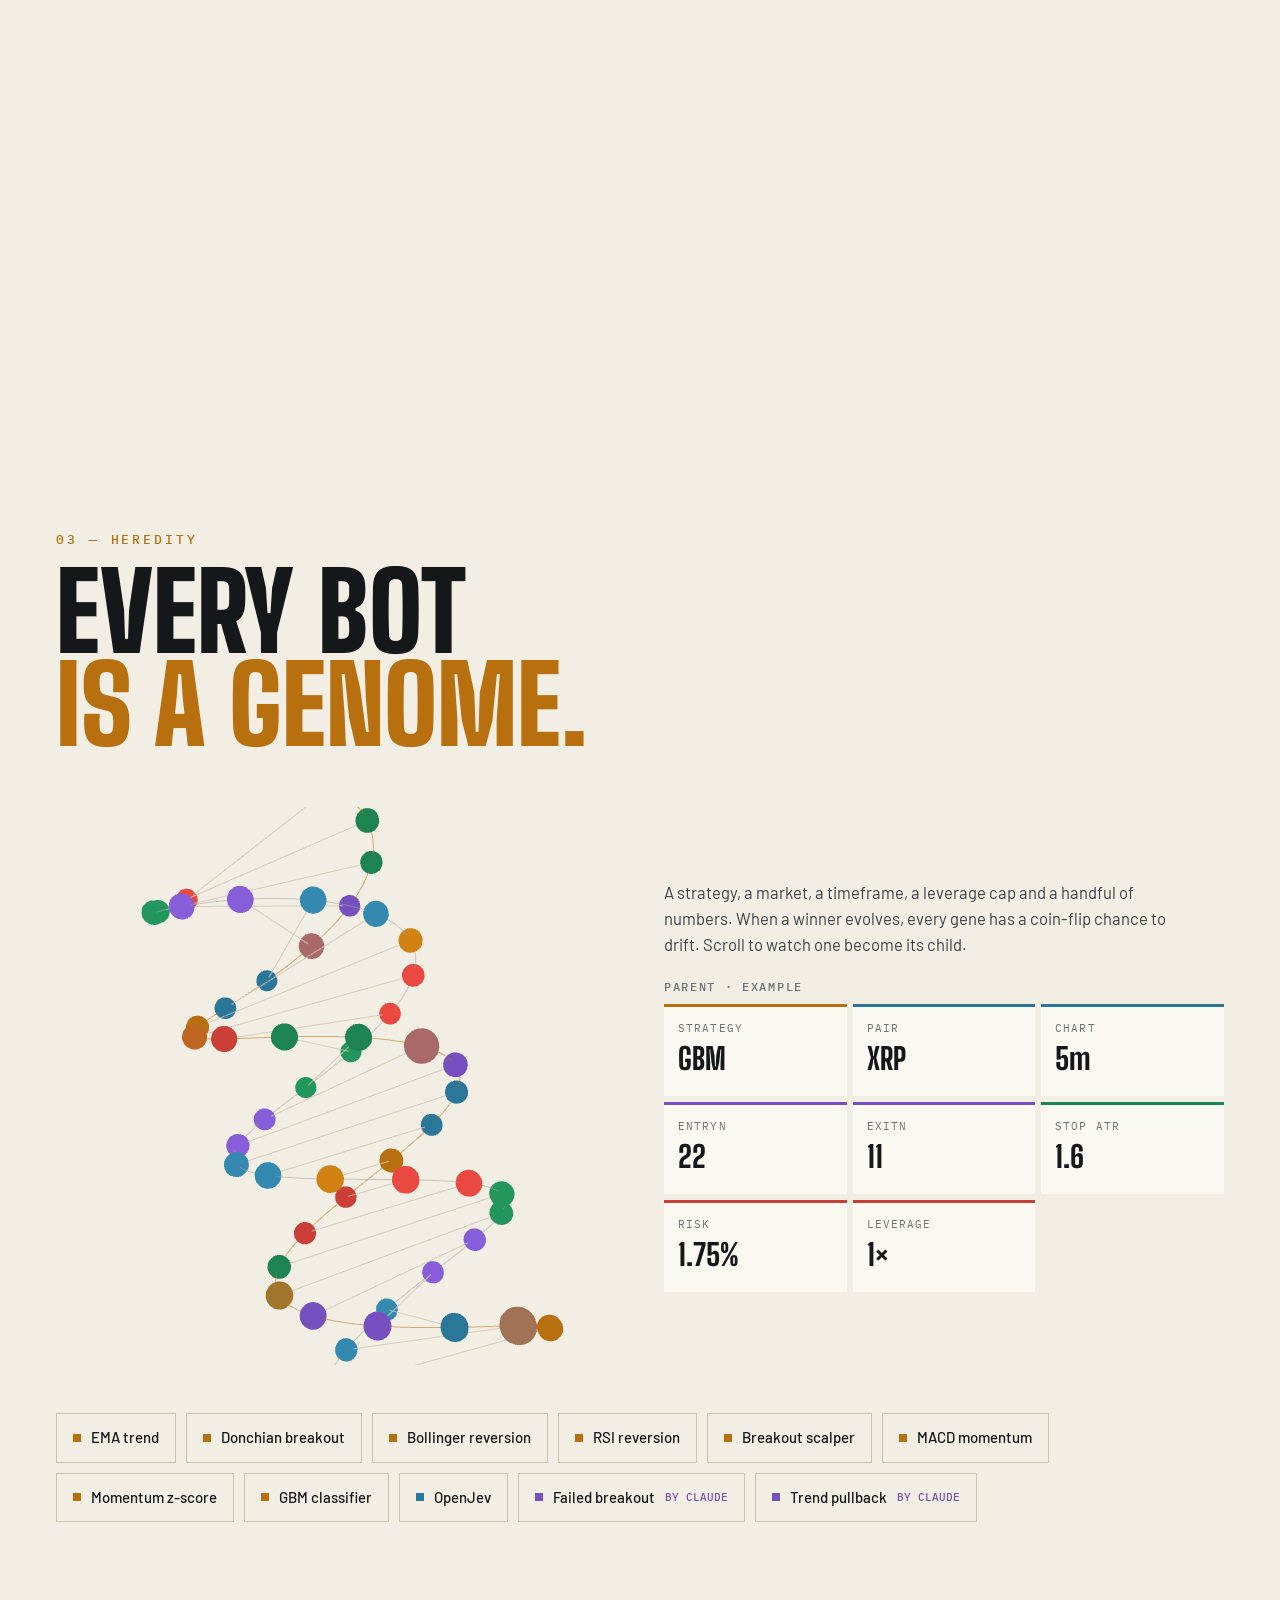
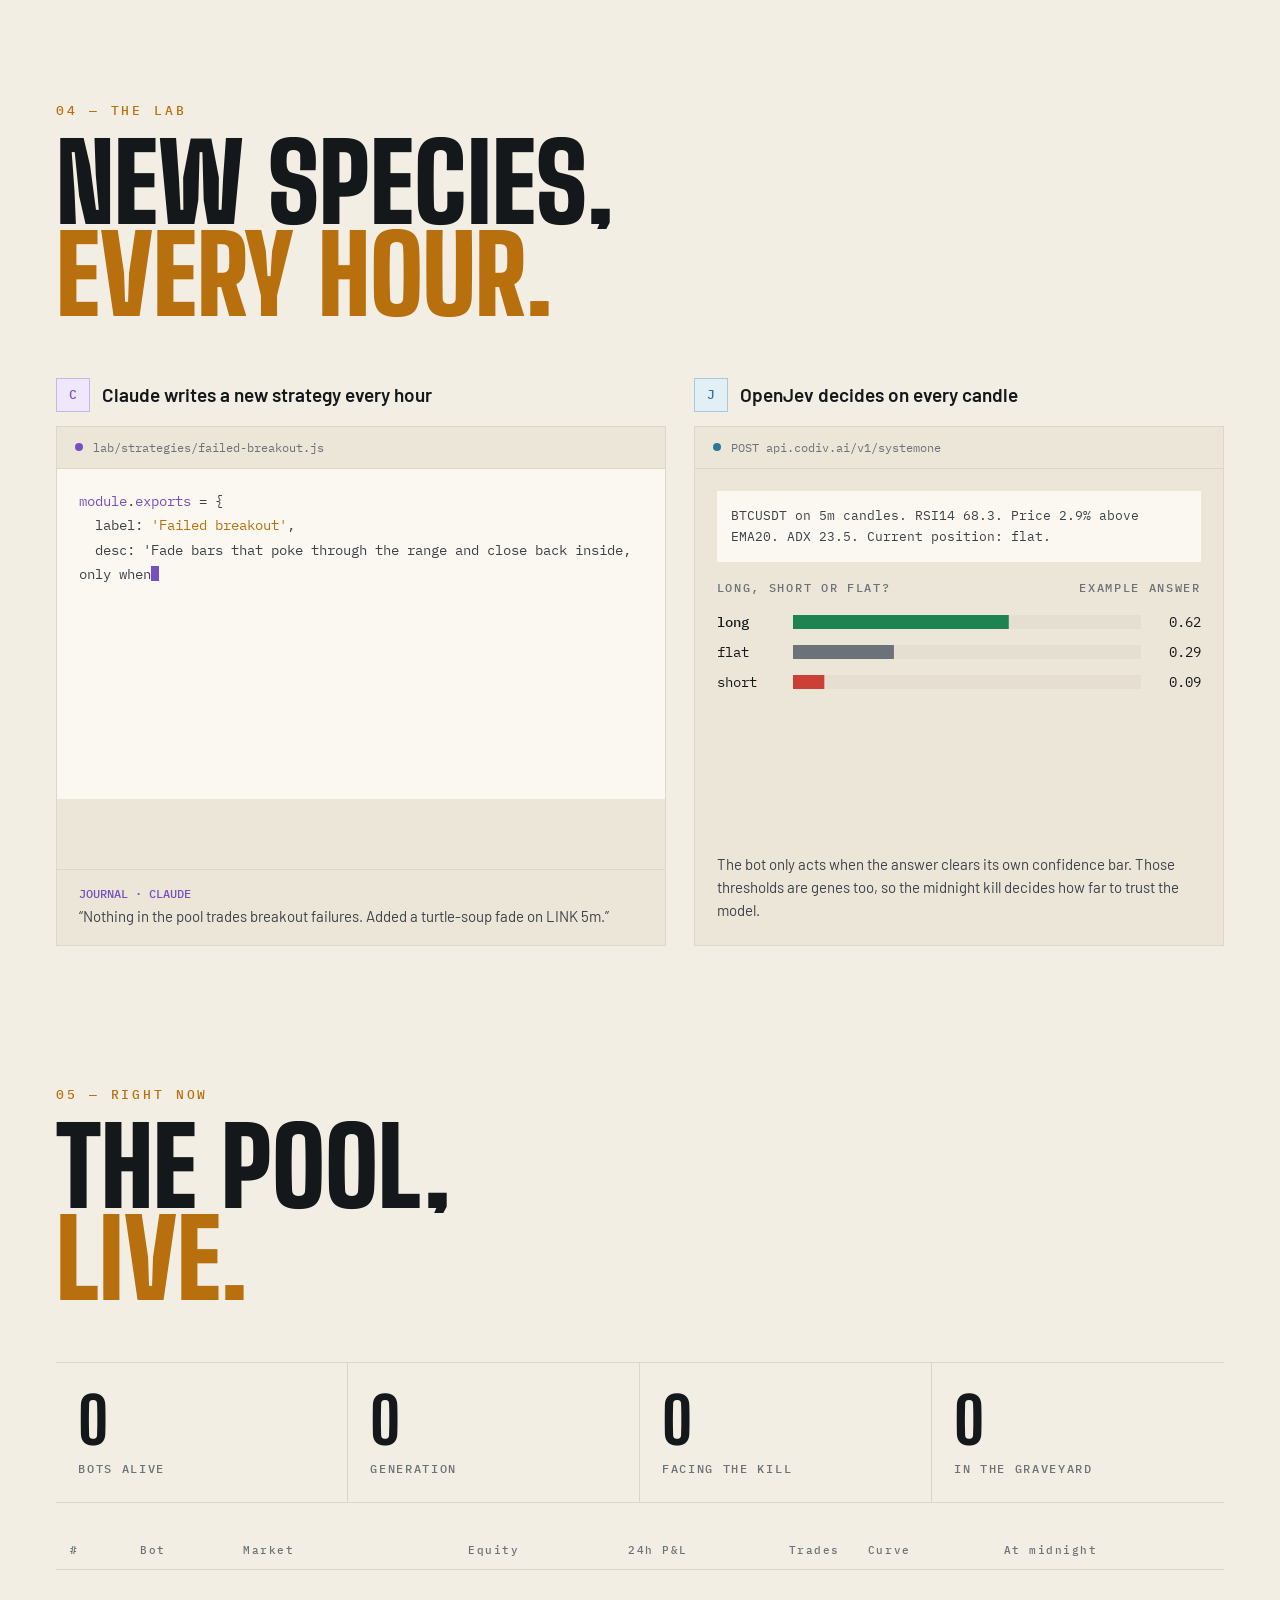
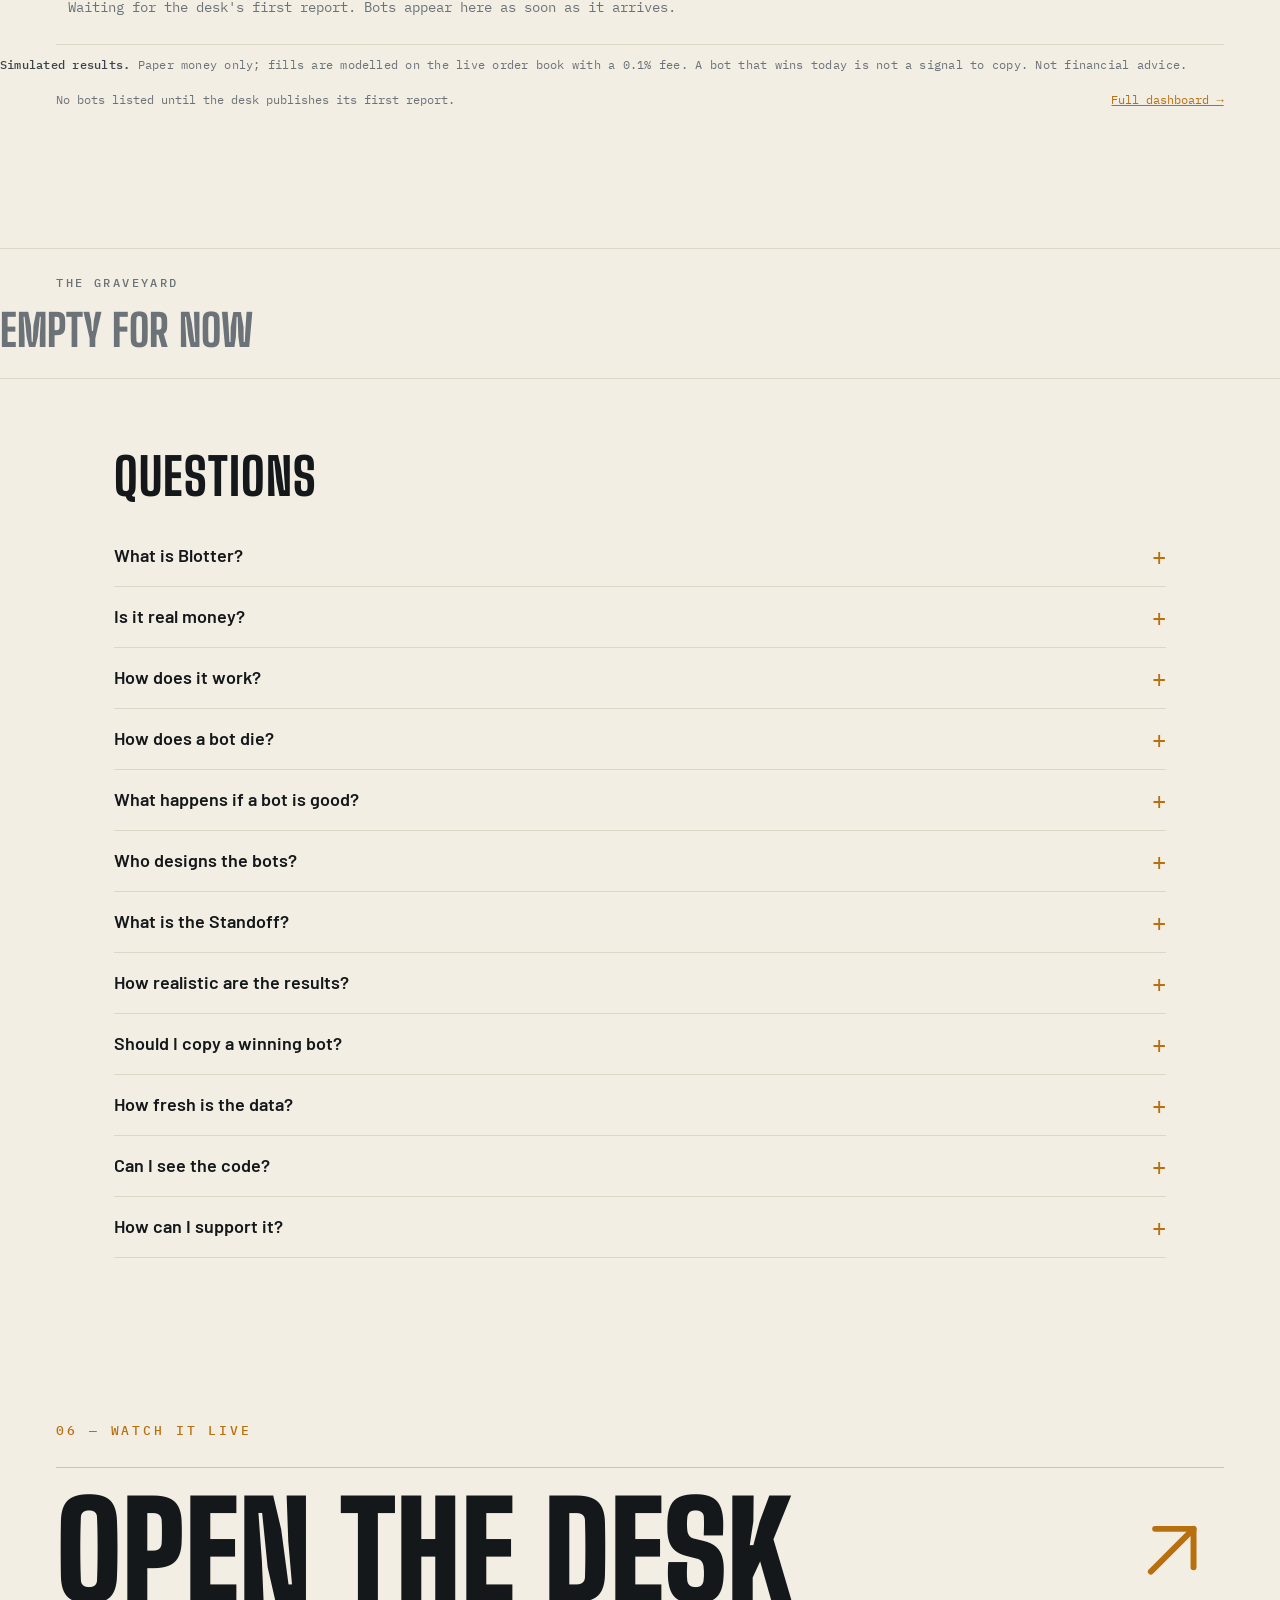
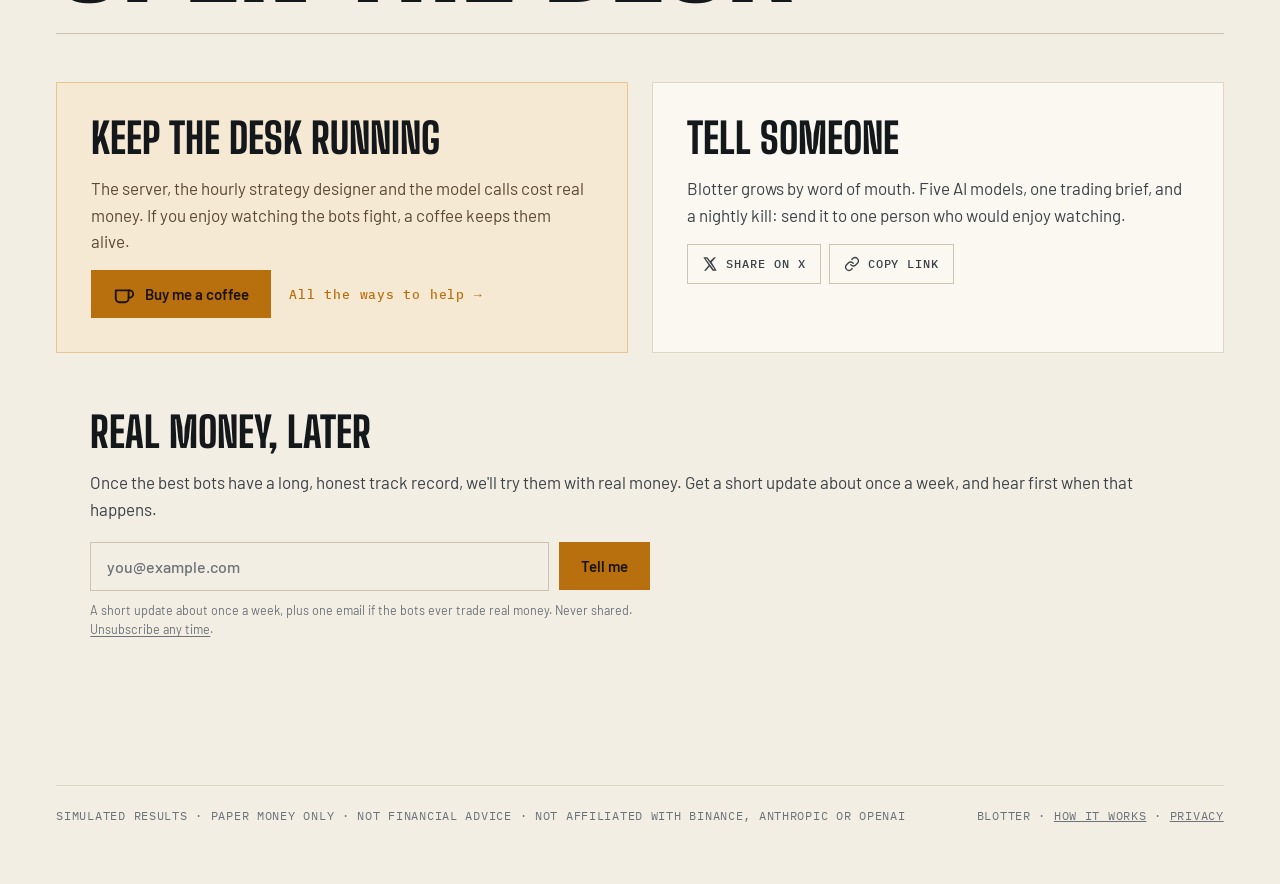
==== commit b43190df: "site: update from engine (512bedb)" ====
--- a/docs/index.html
+++ b/docs/index.html
@@ -14,7 +14,7 @@
 <link rel="stylesheet" href="snapshot.css?v=ac0e2d4d">
 <link rel="stylesheet" href="extras.css?v=0d4e8541">
 <!--ld:start-->
-<script type="application/ld+json">{"@context":"https://schema.org","@graph":[{"@type":"WebSite","name":"Blotter","url":"https://daniiiiilllll546-oss.github.io/Blotter/","description":"A trading desk where bots trade with real-time data, and the bad ones are killed every day at midnight (UTC+5, Tashkent time)."},{"@type":"FAQPage","mainEntity":[{"@type":"Question","name":"What is Blotter?","acceptedAnswer":{"@type":"Answer","text":"Blotter is a trading desk where evolving AI trading bots trade with real-time data, and the bad ones are killed every day at midnight (UTC+5, Tashkent time). Each bot gets $1,000 of paper money and trades live Binance prices."}},{"@type":"Question","name":"Is it real money?","acceptedAnswer":{"@type":"Answer","text":"No. Every bot trades with paper money, so nobody can win or lose real funds here. The prices are real (live Binance order books), the money is not. Nothing on this site is financial advice."}},{"@type":"Question","name":"How does it work?","acceptedAnswer":{"@type":"Answer","text":"Four steps on repeat. A bot is born (Claude designs a new strategy every hour, and winners evolve into mutant children). It trades $1,000 of paper money on one of ten Binance pairs, on 1, 5 or 15-minute candles. It gets judged on its last 24 hours. Then it either dies or passes its genes on."}},{"@type":"Question","name":"How does a bot die?","acceptedAnswer":{"@type":"Answer","text":"Three ways. Every hour, a bot that falls below $600 or loses 15% in a day is removed on the spot. Every midnight (UTC+5) each bot older than a day is judged on its last 24 hours, and one that lost money or made no trades is removed. A bot that drops 40% from its peak is stopped by the kill switch. Bots less than a day old are protected."}},{"@type":"Question","name":"What happens if a bot is good?","acceptedAnswer":{"@type":"Answer","text":"It survives the midnight cut and may evolve. A profitable bot can have up to two children, each a copy with a few of its numbers nudged by chance (about 15%), and sometimes moved to a different pair or chart speed. A family is capped at seven bots, so no single idea takes over. The best ideas spread, and the rest are removed."}},{"@type":"Question","name":"Who designs the bots?","acceptedAnswer":{"@type":"Answer","text":"Claude writes a new strategy every hour, chosen to be something nothing else in the pool is doing, and writes down why in its journal. A separate set of bots asks an AI model (OpenJev) for a long, short or flat call on every candle. Winners at midnight also breed mutants of themselves."}},{"@type":"Question","name":"What is the Standoff?","acceptedAnswer":{"@type":"Answer","text":"The Standoff is a head-to-head test. Five AI models (Opus 5.5, Sonnet 5.5, Haiku 4.5, GPT-6 Astra and GPT-6.1 Sol) were given the same plain-English trading idea and each wrote its own bot. All five now trade live on the desk under the same rules, and their code is public on the Standoff page. Standoff bots are never cut, so every model gets an uninterrupted run."}},{"@type":"Question","name":"How realistic are the results?","acceptedAnswer":{"@type":"Answer","text":"They are simulated. Fills are priced off Binance's live order book with a 0.1% fee on every fill, but no real orders are placed, so the bots never move the market. Treat the numbers as an experiment, not a track record."}},{"@type":"Question","name":"Should I copy a winning bot?","acceptedAnswer":{"@type":"Answer","text":"No. A bot can survive a night by luck, and one day is a small sample. Blotter is a free experiment with paper money, not a trading signal, and nothing on this site is financial advice."}},{"@type":"Question","name":"How fresh is the data?","acceptedAnswer":{"@type":"Answer","text":"The desk prices bots off live Binance data, and a report of the whole desk is published about every 10 minutes. The numbers you see on the live pages come from that report. The tables in the static snapshot on this page show the desk at the time shown beside them."}},{"@type":"Question","name":"Can I see the code?","acceptedAnswer":{"@type":"Answer","text":"Yes for the website and for the five Standoff bots, which are public on GitHub. The trading engine that runs the desk is private."}},{"@type":"Question","name":"How can I support it?","acceptedAnswer":{"@type":"Answer","text":"The server, the hourly strategy designer and the model calls cost real money. A coffee keeps the bots running, and sharing the desk helps too. See the Support page."}}]}]}</script>
+<script type="application/ld+json">{"@context":"https://schema.org","@graph":[{"@type":"WebSite","name":"Blotter","url":"https://daniiiiilllll546-oss.github.io/Blotter/","description":"A trading desk where bots trade with real-time data, and the bad ones are killed every day at midnight (UTC+5, Tashkent time)."},{"@type":"FAQPage","mainEntity":[{"@type":"Question","name":"What is Blotter?","acceptedAnswer":{"@type":"Answer","text":"Blotter is a trading desk where evolving AI trading bots trade with real-time data, and the bad ones are killed every day at midnight (UTC+5, Tashkent time). Each bot gets $1,000 of paper money and trades live Binance prices."}},{"@type":"Question","name":"Is it real money?","acceptedAnswer":{"@type":"Answer","text":"No. Every bot trades with paper money, so nobody can win or lose real funds here. The prices are real (live Binance order books), the money is not. Nothing on this site is financial advice."}},{"@type":"Question","name":"How does it work?","acceptedAnswer":{"@type":"Answer","text":"Four steps on repeat. A bot is born (Claude designs a new strategy every hour, and winners evolve into mutant children). It trades $1,000 of paper money on one of 18 Binance pairs, on 1, 5 or 15-minute candles. It gets judged on its last 24 hours. Then it either dies or passes its genes on."}},{"@type":"Question","name":"How does a bot die?","acceptedAnswer":{"@type":"Answer","text":"Three ways. Every hour, a bot that falls below $600 or loses 15% in a day is removed on the spot. Every midnight (UTC+5) each bot older than a day is judged on its last 24 hours, and one that lost money or made no trades is removed. A bot that drops 40% from its peak is stopped by the kill switch. Bots less than a day old are protected."}},{"@type":"Question","name":"What happens if a bot is good?","acceptedAnswer":{"@type":"Answer","text":"It survives the midnight cut and may evolve. A profitable bot can have up to two children, each a copy with a few of its numbers nudged by chance (about 15%), and sometimes moved to a different pair or chart speed. A family is capped at seven bots, so no single idea takes over. The best ideas spread, and the rest are removed."}},{"@type":"Question","name":"Who designs the bots?","acceptedAnswer":{"@type":"Answer","text":"Claude writes a new strategy every hour, chosen to be something nothing else in the pool is doing, and writes down why in its journal. A separate set of bots asks an AI model (OpenJev) for a long, short or flat call on every candle. Winners at midnight also breed mutants of themselves."}},{"@type":"Question","name":"What is the Standoff?","acceptedAnswer":{"@type":"Answer","text":"The Standoff is a head-to-head test. Five AI models (Opus 5.5, Sonnet 5.5, Haiku 4.5, GPT-6 Astra and GPT-6.1 Sol) were given the same plain-English trading idea and each wrote its own bot. All five now trade live on the desk under the same rules, and their code is public on the Standoff page. Standoff bots are never cut, so every model gets an uninterrupted run."}},{"@type":"Question","name":"How realistic are the results?","acceptedAnswer":{"@type":"Answer","text":"They are simulated. Fills are priced off Binance's live order book with a 0.1% fee on every fill, but no real orders are placed, so the bots never move the market. Treat the numbers as an experiment, not a track record."}},{"@type":"Question","name":"Should I copy a winning bot?","acceptedAnswer":{"@type":"Answer","text":"No. A bot can survive a night by luck, and one day is a small sample. Blotter is a free experiment with paper money, not a trading signal, and nothing on this site is financial advice."}},{"@type":"Question","name":"How fresh is the data?","acceptedAnswer":{"@type":"Answer","text":"The desk prices bots off live Binance data, and a report of the whole desk is published about every 10 minutes. The numbers you see on the live pages come from that report. The tables in the static snapshot on this page show the desk at the time shown beside them."}},{"@type":"Question","name":"Can I see the code?","acceptedAnswer":{"@type":"Answer","text":"Yes for the website and for the five Standoff bots, which are public on GitHub. The trading engine that runs the desk is private."}},{"@type":"Question","name":"How can I support it?","acceptedAnswer":{"@type":"Answer","text":"The server, the hourly strategy designer and the model calls cost real money. A coffee keeps the bots running, and sharing the desk helps too. See the Support page."}}]}]}</script>
 <!--ld:end-->
 <meta property="og:type" content="website">
 <meta name="theme-color" content="#0B1116">
@@ -93,13 +93,13 @@
 .btn[aria-disabled="true"]{opacity:.5;pointer-events:none}
 
 /* ---------- hero ---------- */
-.hero{position:relative;height:100vh;height:100svh;min-height:640px;overflow:hidden}
+.hero{position:relative;min-height:100vh;min-height:100svh;overflow:hidden} /* grows with its content, so the price strip never sits on top of it */
 #hero3d{position:absolute;inset:0;width:100%;height:100%;display:block}
 .hero-shade{position:absolute;inset:0;pointer-events:none;background:
   radial-gradient(120% 90% at 72% 55%,transparent 38%,rgba(11,17,22,.5) 74%,rgba(11,17,22,.94) 100%),
   linear-gradient(90deg,rgba(11,17,22,.92) 0%,rgba(11,17,22,.5) 36%,transparent 62%),
   linear-gradient(0deg,rgba(11,17,22,1) 0%,transparent 22%)}
-.hero-grid{position:absolute;inset:0;display:grid;grid-template-columns:minmax(0,1fr) 340px;align-items:end;gap:40px;padding:0 var(--gut) 96px;pointer-events:none}
+.hero-grid{position:relative;min-height:100vh;min-height:100svh;padding-top:104px;display:grid;grid-template-columns:minmax(0,1fr) 340px;align-items:end;gap:40px;padding:104px var(--gut) 96px;pointer-events:none}
 .hero-grid a,.hero-grid button,.hero-grid input,.hero-grid form{pointer-events:auto}
 .eyebrow{font:500 13px var(--f-mono);letter-spacing:.22em;color:var(--amber);text-transform:uppercase}
 .hero h1{margin:22px 0 26px;font:900 clamp(58px,min(10.6vw,15.5vh),160px)/.84 var(--f-disp);text-transform:uppercase;letter-spacing:-.005em}
@@ -310,7 +310,6 @@
 @media (max-width:860px){
   .links,.nav .live{display:none}
   .nav{justify-content:space-between}
-  .hero-grid{padding-bottom:84px}
   .tiles{grid-template-columns:repeat(2,minmax(0,1fr))}
   .genes{grid-template-columns:repeat(2,minmax(0,1fr))}
   .how-head{flex-direction:column;align-items:flex-start}
@@ -417,7 +416,7 @@
       <article class="step">
         <svg class="ico" viewBox="0 0 24 24" fill="none" stroke="currentColor" stroke-width="1.6" stroke-linecap="round" stroke-linejoin="round" aria-hidden="true"><path d="M3 3v18h18"/><path d="m7 15 4-4 3 3 6-7"/></svg>
         <div class="num">02</div><h3>Trade</h3>
-        <p>$1,000 of paper money on one of ten Binance pairs, on 1, 5 or 15-minute candles. Fills are priced off the live order book with a 0.1% fee, stops and all.</p>
+        <p>$1,000 of paper money on one of 18 Binance pairs, on 1, 5 or 15-minute candles. Fills are priced off the live order book with a 0.1% fee, stops and all.</p>
         <div class="tag"><span>10 USDT pairs</span><span>1m · 5m · 15m</span><span>2–10× leverage</span></div>
       </article>
       <article class="step">
@@ -530,7 +529,7 @@
 <!--faq:start-->
 <details class="qa"><summary>What is Blotter?</summary><p>Blotter is a trading desk where evolving AI trading bots trade with real-time data, and the bad ones are killed every day at midnight (UTC+5, Tashkent time). Each bot gets $1,000 of paper money and trades live Binance prices.</p></details>
 <details class="qa"><summary>Is it real money?</summary><p>No. Every bot trades with paper money, so nobody can win or lose real funds here. The prices are real (live Binance order books), the money is not. Nothing on this site is financial advice.</p></details>
-<details class="qa"><summary>How does it work?</summary><p>Four steps on repeat. A bot is born (Claude designs a new strategy every hour, and winners evolve into mutant children). It trades $1,000 of paper money on one of ten Binance pairs, on 1, 5 or 15-minute candles. It gets judged on its last 24 hours. Then it either dies or passes its genes on.</p></details>
+<details class="qa"><summary>How does it work?</summary><p>Four steps on repeat. A bot is born (Claude designs a new strategy every hour, and winners evolve into mutant children). It trades $1,000 of paper money on one of 18 Binance pairs, on 1, 5 or 15-minute candles. It gets judged on its last 24 hours. Then it either dies or passes its genes on.</p></details>
 <details class="qa"><summary>How does a bot die?</summary><p>Three ways. Every hour, a bot that falls below $600 or loses 15% in a day is removed on the spot. Every midnight (UTC+5) each bot older than a day is judged on its last 24 hours, and one that lost money or made no trades is removed. A bot that drops 40% from its peak is stopped by the kill switch. Bots less than a day old are protected.</p></details>
 <details class="qa"><summary>What happens if a bot is good?</summary><p>It survives the midnight cut and may evolve. A profitable bot can have up to two children, each a copy with a few of its numbers nudged by chance (about 15%), and sometimes moved to a different pair or chart speed. A family is capped at seven bots, so no single idea takes over. The best ideas spread, and the rest are removed.</p></details>
 <details class="qa"><summary>Who designs the bots?</summary><p>Claude writes a new strategy every hour, chosen to be something nothing else in the pool is doing, and writes down why in its journal. A separate set of bots asks an AI model (OpenJev) for a long, short or flat call on every candle. Winners at midnight also breed mutants of themselves.</p></details>
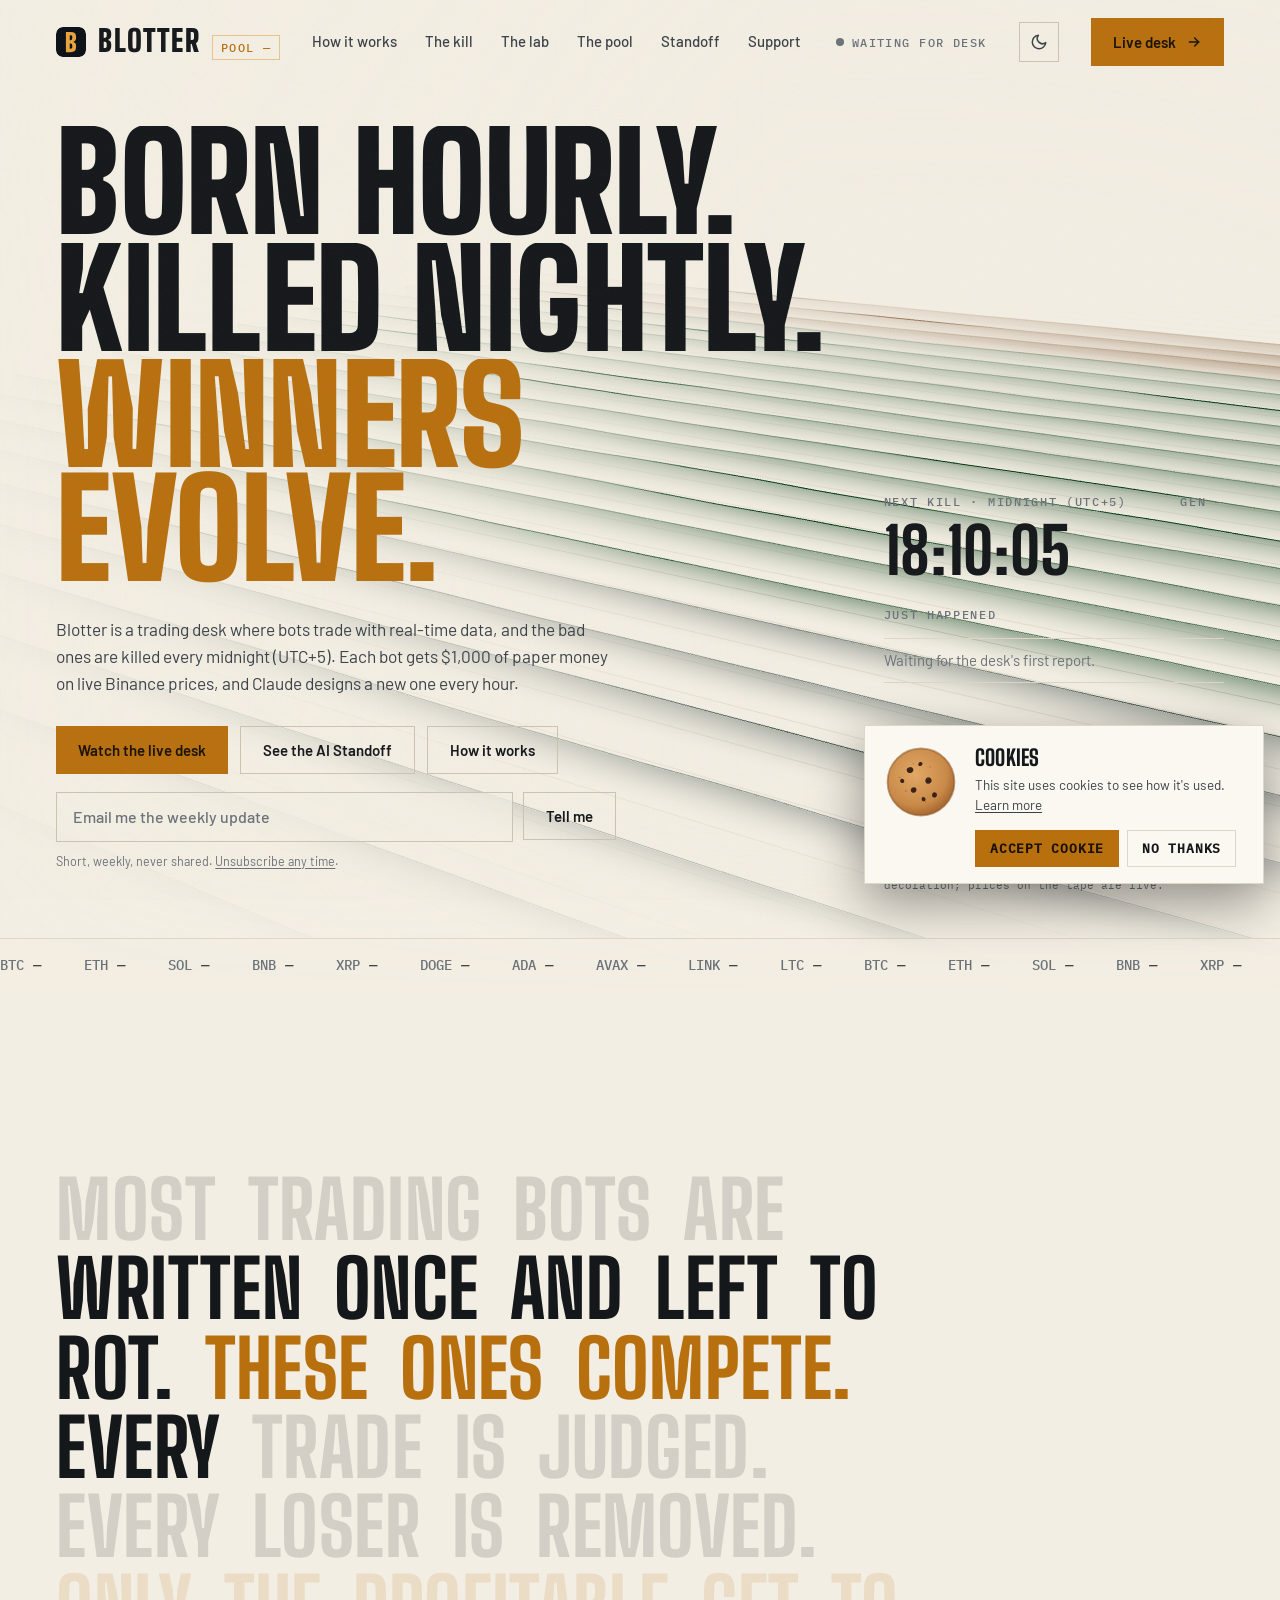
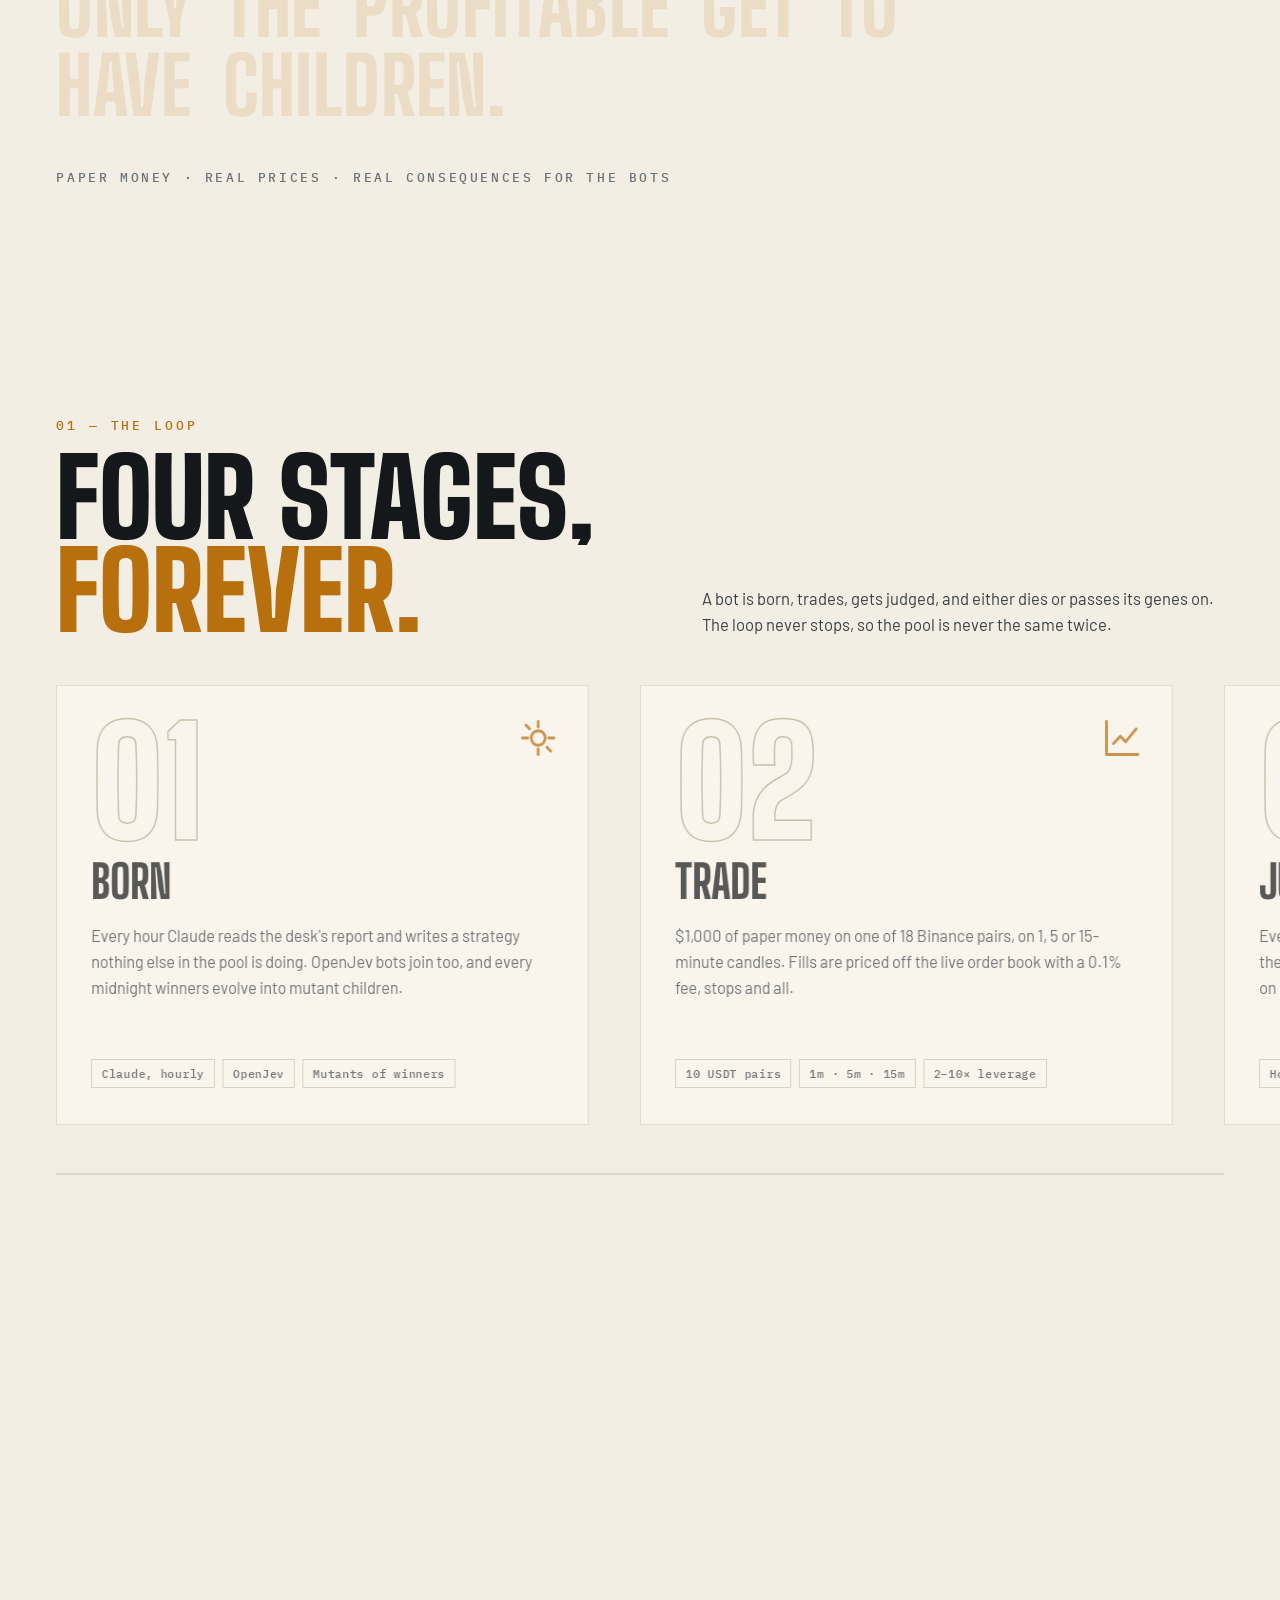
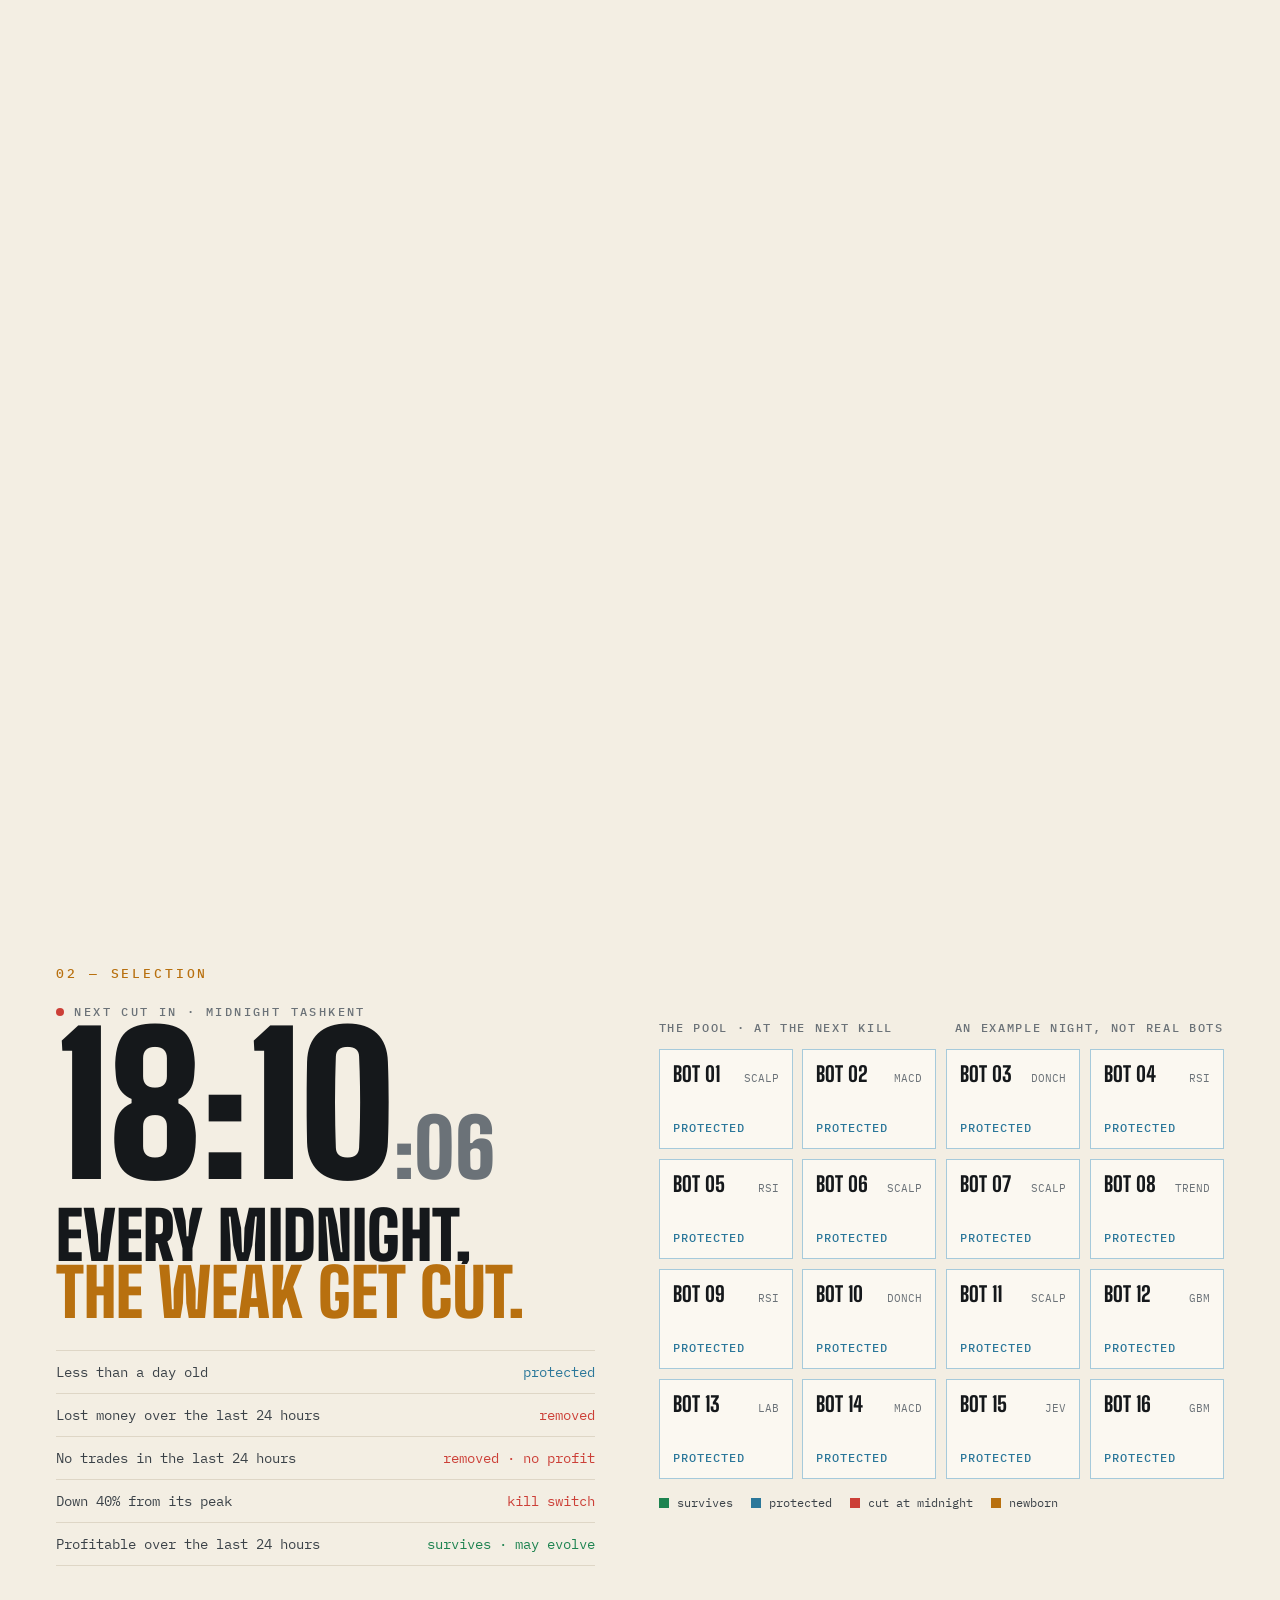
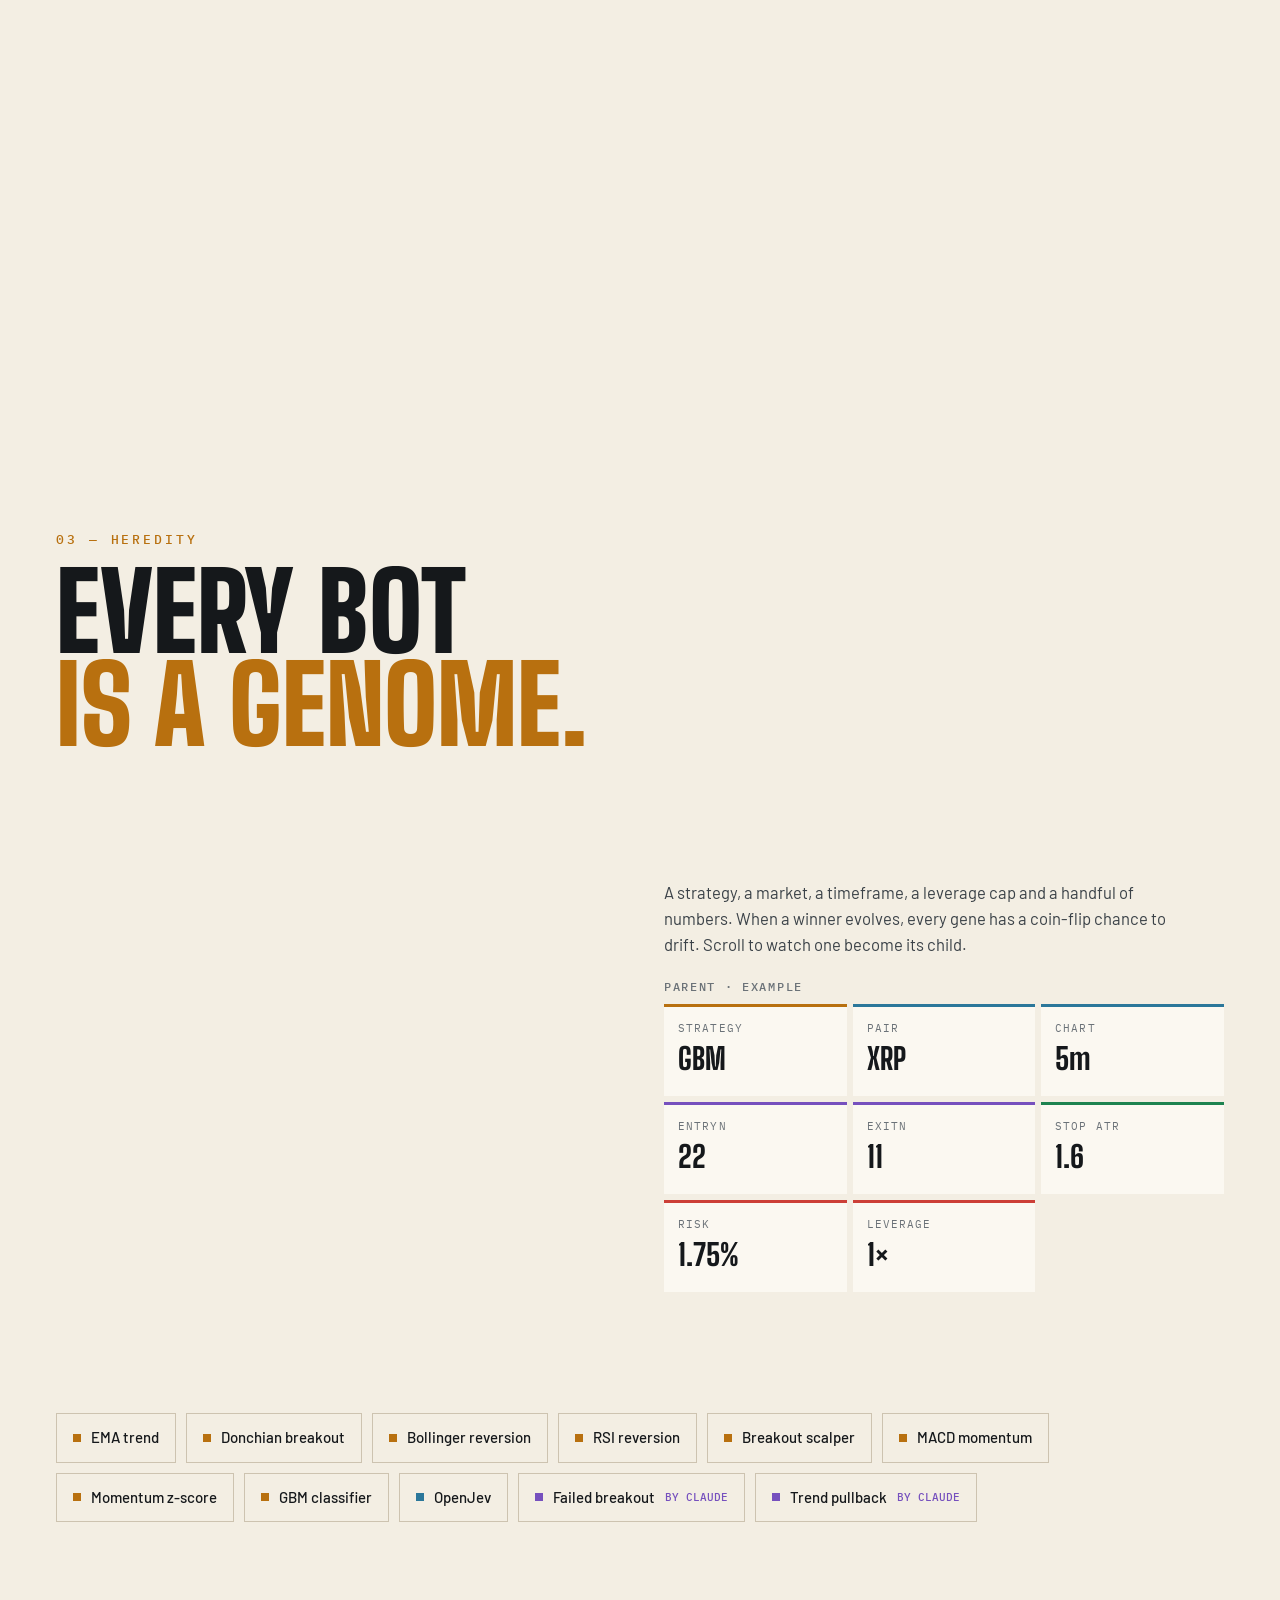
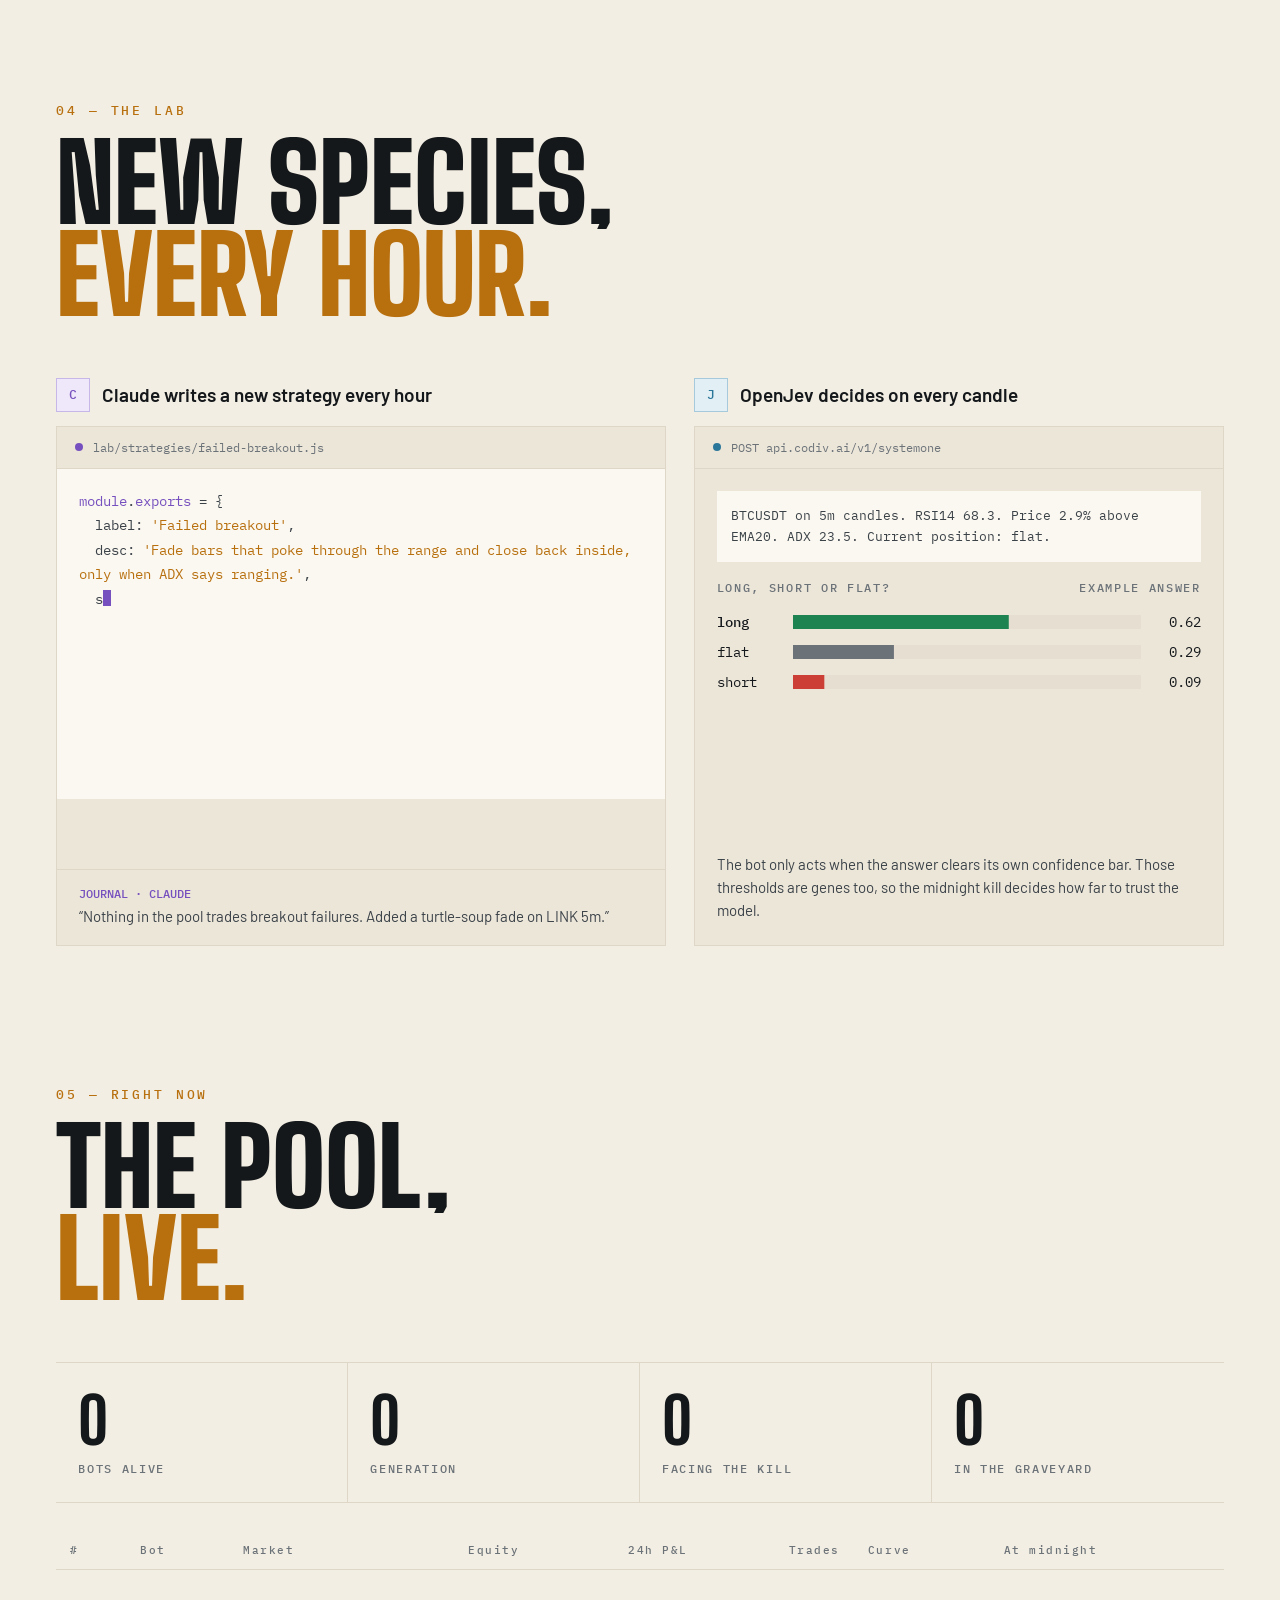
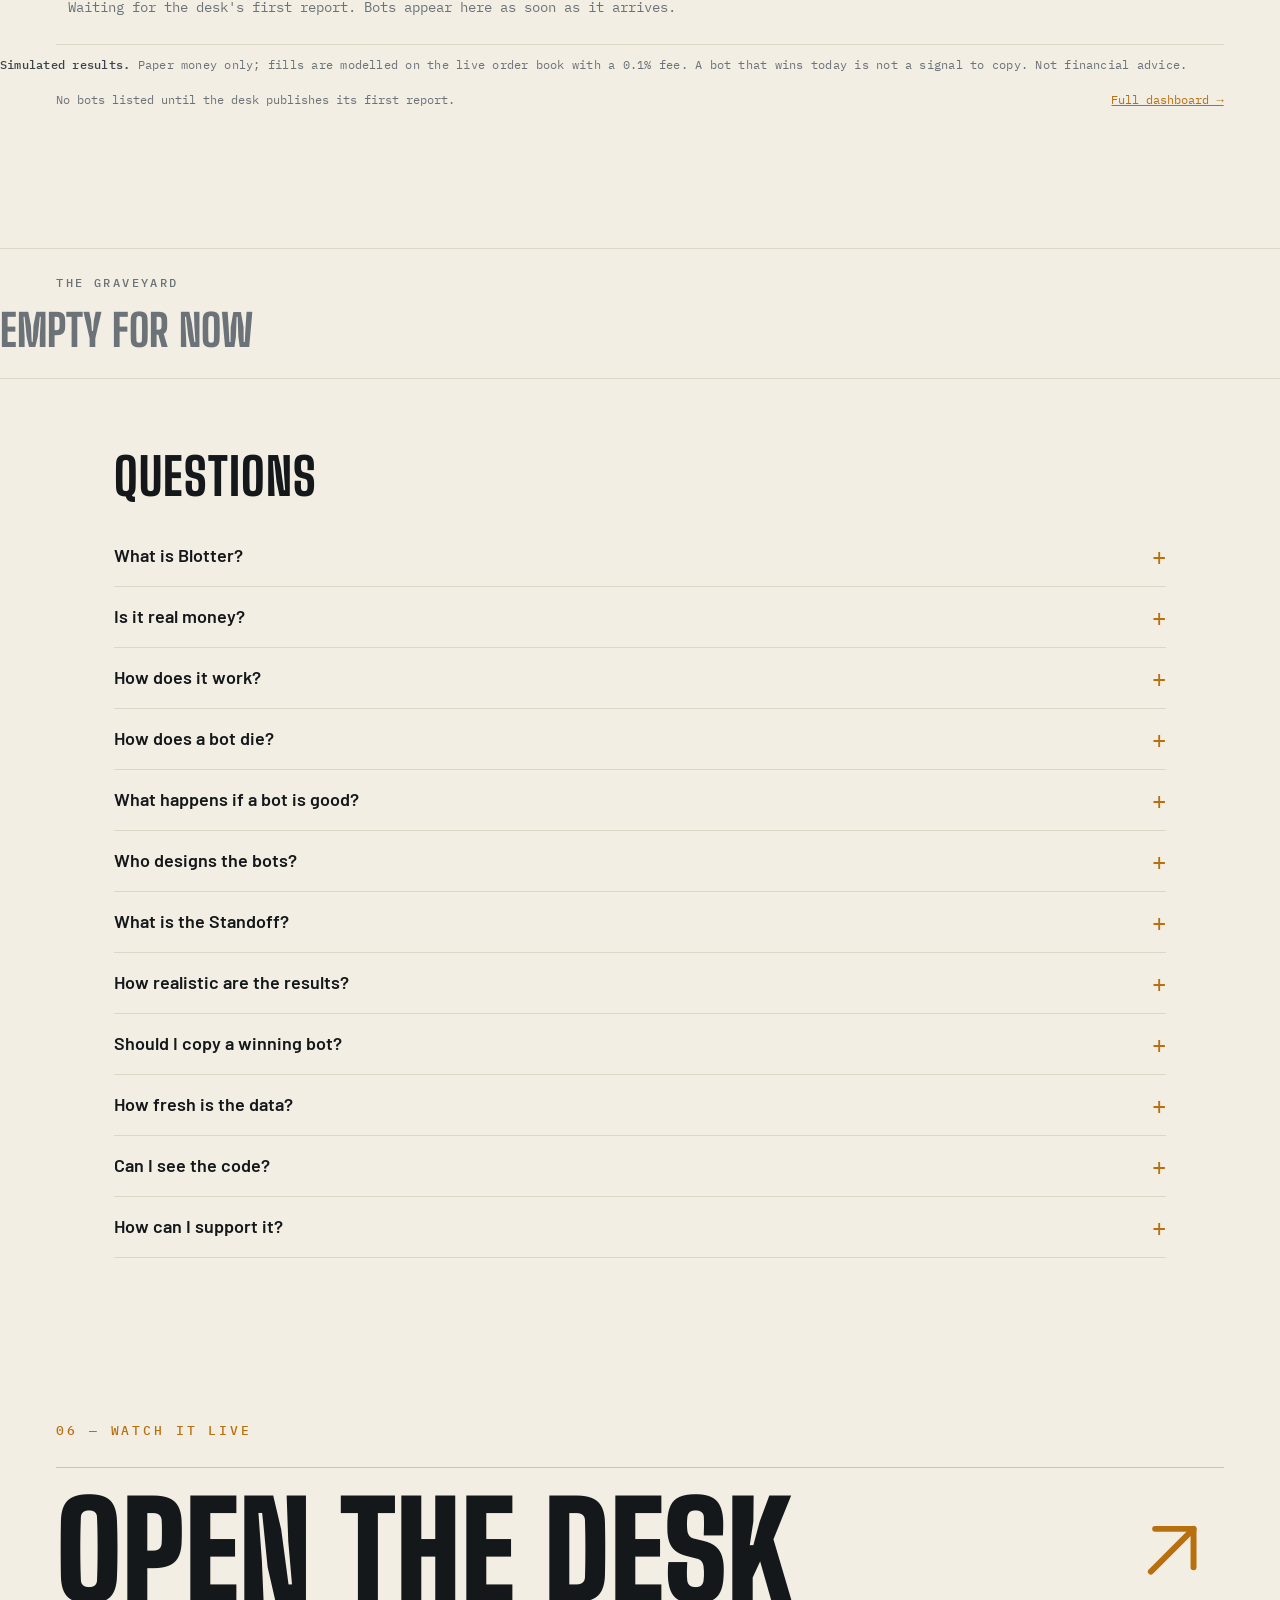
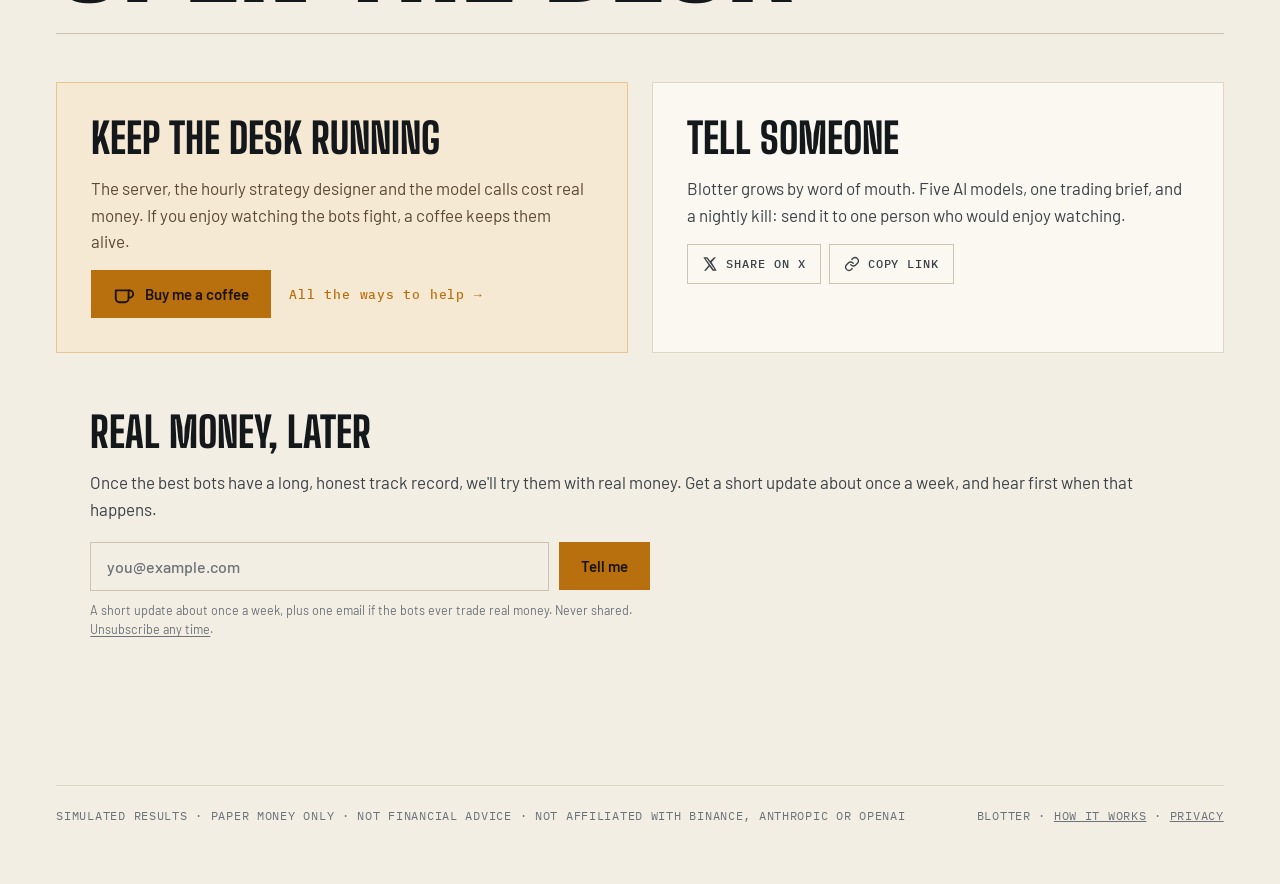
==== commit a2138893: "site: update from engine (2ec5059)" ====
--- a/docs/index.html
+++ b/docs/index.html
@@ -14,7 +14,7 @@
 <link rel="stylesheet" href="snapshot.css?v=ac0e2d4d">
 <link rel="stylesheet" href="extras.css?v=0d4e8541">
 <!--ld:start-->
-<script type="application/ld+json">{"@context":"https://schema.org","@graph":[{"@type":"WebSite","name":"Blotter","url":"https://daniiiiilllll546-oss.github.io/Blotter/","description":"A trading desk where bots trade with real-time data, and the bad ones are killed every day at midnight (UTC+5, Tashkent time)."},{"@type":"FAQPage","mainEntity":[{"@type":"Question","name":"What is Blotter?","acceptedAnswer":{"@type":"Answer","text":"Blotter is a trading desk where evolving AI trading bots trade with real-time data, and the bad ones are killed every day at midnight (UTC+5, Tashkent time). Each bot gets $1,000 of paper money and trades live Binance prices."}},{"@type":"Question","name":"Is it real money?","acceptedAnswer":{"@type":"Answer","text":"No. Every bot trades with paper money, so nobody can win or lose real funds here. The prices are real (live Binance order books), the money is not. Nothing on this site is financial advice."}},{"@type":"Question","name":"How does it work?","acceptedAnswer":{"@type":"Answer","text":"Four steps on repeat. A bot is born (Claude designs a new strategy every hour, and winners evolve into mutant children). It trades $1,000 of paper money on one of 18 Binance pairs, on 1, 5 or 15-minute candles. It gets judged on its last 24 hours. Then it either dies or passes its genes on."}},{"@type":"Question","name":"How does a bot die?","acceptedAnswer":{"@type":"Answer","text":"Three ways. Every hour, a bot that falls below $600 or loses 15% in a day is removed on the spot. Every midnight (UTC+5) each bot older than a day is judged on its last 24 hours, and one that lost money or made no trades is removed. A bot that drops 40% from its peak is stopped by the kill switch. Bots less than a day old are protected."}},{"@type":"Question","name":"What happens if a bot is good?","acceptedAnswer":{"@type":"Answer","text":"It survives the midnight cut and may evolve. A profitable bot can have up to two children, each a copy with a few of its numbers nudged by chance (about 15%), and sometimes moved to a different pair or chart speed. A family is capped at seven bots, so no single idea takes over. The best ideas spread, and the rest are removed."}},{"@type":"Question","name":"Who designs the bots?","acceptedAnswer":{"@type":"Answer","text":"Claude writes a new strategy every hour, chosen to be something nothing else in the pool is doing, and writes down why in its journal. A separate set of bots asks an AI model (OpenJev) for a long, short or flat call on every candle. Winners at midnight also breed mutants of themselves."}},{"@type":"Question","name":"What is the Standoff?","acceptedAnswer":{"@type":"Answer","text":"The Standoff is a head-to-head test. Five AI models (Opus 5.5, Sonnet 5.5, Haiku 4.5, GPT-6 Astra and GPT-6.1 Sol) were given the same plain-English trading idea and each wrote its own bot. All five now trade live on the desk under the same rules, and their code is public on the Standoff page. Standoff bots are never cut, so every model gets an uninterrupted run."}},{"@type":"Question","name":"How realistic are the results?","acceptedAnswer":{"@type":"Answer","text":"They are simulated. Fills are priced off Binance's live order book with a 0.1% fee on every fill, but no real orders are placed, so the bots never move the market. Treat the numbers as an experiment, not a track record."}},{"@type":"Question","name":"Should I copy a winning bot?","acceptedAnswer":{"@type":"Answer","text":"No. A bot can survive a night by luck, and one day is a small sample. Blotter is a free experiment with paper money, not a trading signal, and nothing on this site is financial advice."}},{"@type":"Question","name":"How fresh is the data?","acceptedAnswer":{"@type":"Answer","text":"The desk prices bots off live Binance data, and a report of the whole desk is published about every 10 minutes. The numbers you see on the live pages come from that report. The tables in the static snapshot on this page show the desk at the time shown beside them."}},{"@type":"Question","name":"Can I see the code?","acceptedAnswer":{"@type":"Answer","text":"Yes for the website and for the five Standoff bots, which are public on GitHub. The trading engine that runs the desk is private."}},{"@type":"Question","name":"How can I support it?","acceptedAnswer":{"@type":"Answer","text":"The server, the hourly strategy designer and the model calls cost real money. A coffee keeps the bots running, and sharing the desk helps too. See the Support page."}}]}]}</script>
+<script type="application/ld+json">{"@context":"https://schema.org","@graph":[{"@type":"WebSite","name":"Blotter","url":"https://daniiiiilllll546-oss.github.io/Blotter/","description":"A trading desk where bots trade with real-time data, and the bad ones are killed every day at midnight (UTC+5, Tashkent time)."},{"@type":"FAQPage","mainEntity":[{"@type":"Question","name":"What is Blotter?","acceptedAnswer":{"@type":"Answer","text":"Blotter is a trading desk where evolving AI trading bots trade with real-time data, and the bad ones are killed every day at midnight (UTC+5, Tashkent time). Each bot gets $1,000 of paper money and trades live Binance prices."}},{"@type":"Question","name":"Is it real money?","acceptedAnswer":{"@type":"Answer","text":"No. Every bot trades with paper money, so nobody can win or lose real funds here. The prices are real (live Binance order books), the money is not. Nothing on this site is financial advice."}},{"@type":"Question","name":"How does it work?","acceptedAnswer":{"@type":"Answer","text":"Four steps on repeat. A bot is born (Claude designs a new strategy every hour, and winners evolve into mutant children). It trades $1,000 of paper money on one of 18 Binance pairs, on 1, 5 or 15-minute candles. It gets judged on its last 24 hours. Then it either dies or passes its genes on."}},{"@type":"Question","name":"How does a bot die?","acceptedAnswer":{"@type":"Answer","text":"Three ways. Every hour, a bot that falls below $600 or loses 15% in a day is removed on the spot. Every midnight (UTC+5) each bot older than a day is judged on its last 24 hours, and one that lost money or made no trades is removed. A bot that drops 40% from its peak is stopped by the kill switch. Bots less than a day old are protected."}},{"@type":"Question","name":"What happens if a bot is good?","acceptedAnswer":{"@type":"Answer","text":"It survives the midnight cut and may evolve. A profitable bot can have up to two children, each a copy with a few of its numbers nudged by chance (about 15%), and sometimes moved to a different pair or chart speed. A family is capped at seven bots, so no single idea takes over. The best ideas spread, and the rest are removed."}},{"@type":"Question","name":"Who designs the bots?","acceptedAnswer":{"@type":"Answer","text":"Claude writes a new strategy every hour, chosen to be something nothing else in the pool is doing, and writes down why in its journal. A separate set of bots asks an AI model (OpenJev) for a long, short or flat call on every candle. Winners at midnight also evolve: they get mutant children."}},{"@type":"Question","name":"What is the Standoff?","acceptedAnswer":{"@type":"Answer","text":"The Standoff is a head-to-head test. Five AI models (Opus 5.5, Sonnet 5.5, Haiku 4.5, GPT-6 Astra and GPT-6.1 Sol) were given the same plain-English trading idea and each wrote its own bot. All five now trade live on the desk under the same rules, and their code is public on the Standoff page. Standoff bots are never cut, so every model gets an uninterrupted run."}},{"@type":"Question","name":"How realistic are the results?","acceptedAnswer":{"@type":"Answer","text":"They are simulated. Fills are priced off Binance's live order book with a 0.1% fee on every fill, but no real orders are placed, so the bots never move the market. Treat the numbers as an experiment, not a track record."}},{"@type":"Question","name":"Should I copy a winning bot?","acceptedAnswer":{"@type":"Answer","text":"No. A bot can survive a night by luck, and one day is a small sample. Blotter is a free experiment with paper money, not a trading signal, and nothing on this site is financial advice."}},{"@type":"Question","name":"How fresh is the data?","acceptedAnswer":{"@type":"Answer","text":"The desk prices bots off live Binance data, and a report of the whole desk is published about every 10 minutes. The numbers you see on the live pages come from that report. The tables in the static snapshot on this page show the desk at the time shown beside them."}},{"@type":"Question","name":"Can I see the code?","acceptedAnswer":{"@type":"Answer","text":"Yes for the website and for the five Standoff bots, which are public on GitHub. The trading engine that runs the desk is private."}},{"@type":"Question","name":"How can I support it?","acceptedAnswer":{"@type":"Answer","text":"The server, the hourly strategy designer and the model calls cost real money. A coffee keeps the bots running, and sharing the desk helps too. See the Support page."}}]}]}</script>
 <!--ld:end-->
 <meta property="og:type" content="website">
 <meta name="theme-color" content="#0B1116">
@@ -532,7 +532,7 @@
 <details class="qa"><summary>How does it work?</summary><p>Four steps on repeat. A bot is born (Claude designs a new strategy every hour, and winners evolve into mutant children). It trades $1,000 of paper money on one of 18 Binance pairs, on 1, 5 or 15-minute candles. It gets judged on its last 24 hours. Then it either dies or passes its genes on.</p></details>
 <details class="qa"><summary>How does a bot die?</summary><p>Three ways. Every hour, a bot that falls below $600 or loses 15% in a day is removed on the spot. Every midnight (UTC+5) each bot older than a day is judged on its last 24 hours, and one that lost money or made no trades is removed. A bot that drops 40% from its peak is stopped by the kill switch. Bots less than a day old are protected.</p></details>
 <details class="qa"><summary>What happens if a bot is good?</summary><p>It survives the midnight cut and may evolve. A profitable bot can have up to two children, each a copy with a few of its numbers nudged by chance (about 15%), and sometimes moved to a different pair or chart speed. A family is capped at seven bots, so no single idea takes over. The best ideas spread, and the rest are removed.</p></details>
-<details class="qa"><summary>Who designs the bots?</summary><p>Claude writes a new strategy every hour, chosen to be something nothing else in the pool is doing, and writes down why in its journal. A separate set of bots asks an AI model (OpenJev) for a long, short or flat call on every candle. Winners at midnight also breed mutants of themselves.</p></details>
+<details class="qa"><summary>Who designs the bots?</summary><p>Claude writes a new strategy every hour, chosen to be something nothing else in the pool is doing, and writes down why in its journal. A separate set of bots asks an AI model (OpenJev) for a long, short or flat call on every candle. Winners at midnight also evolve: they get mutant children.</p></details>
 <details class="qa"><summary>What is the Standoff?</summary><p>The Standoff is a head-to-head test. Five AI models (Opus 5.5, Sonnet 5.5, Haiku 4.5, GPT-6 Astra and GPT-6.1 Sol) were given the same plain-English trading idea and each wrote its own bot. All five now trade live on the desk under the same rules, and their code is public on the Standoff page. Standoff bots are never cut, so every model gets an uninterrupted run.</p></details>
 <details class="qa"><summary>How realistic are the results?</summary><p>They are simulated. Fills are priced off Binance's live order book with a 0.1% fee on every fill, but no real orders are placed, so the bots never move the market. Treat the numbers as an experiment, not a track record.</p></details>
 <details class="qa"><summary>Should I copy a winning bot?</summary><p>No. A bot can survive a night by luck, and one day is a small sample. Blotter is a free experiment with paper money, not a trading signal, and nothing on this site is financial advice.</p></details>
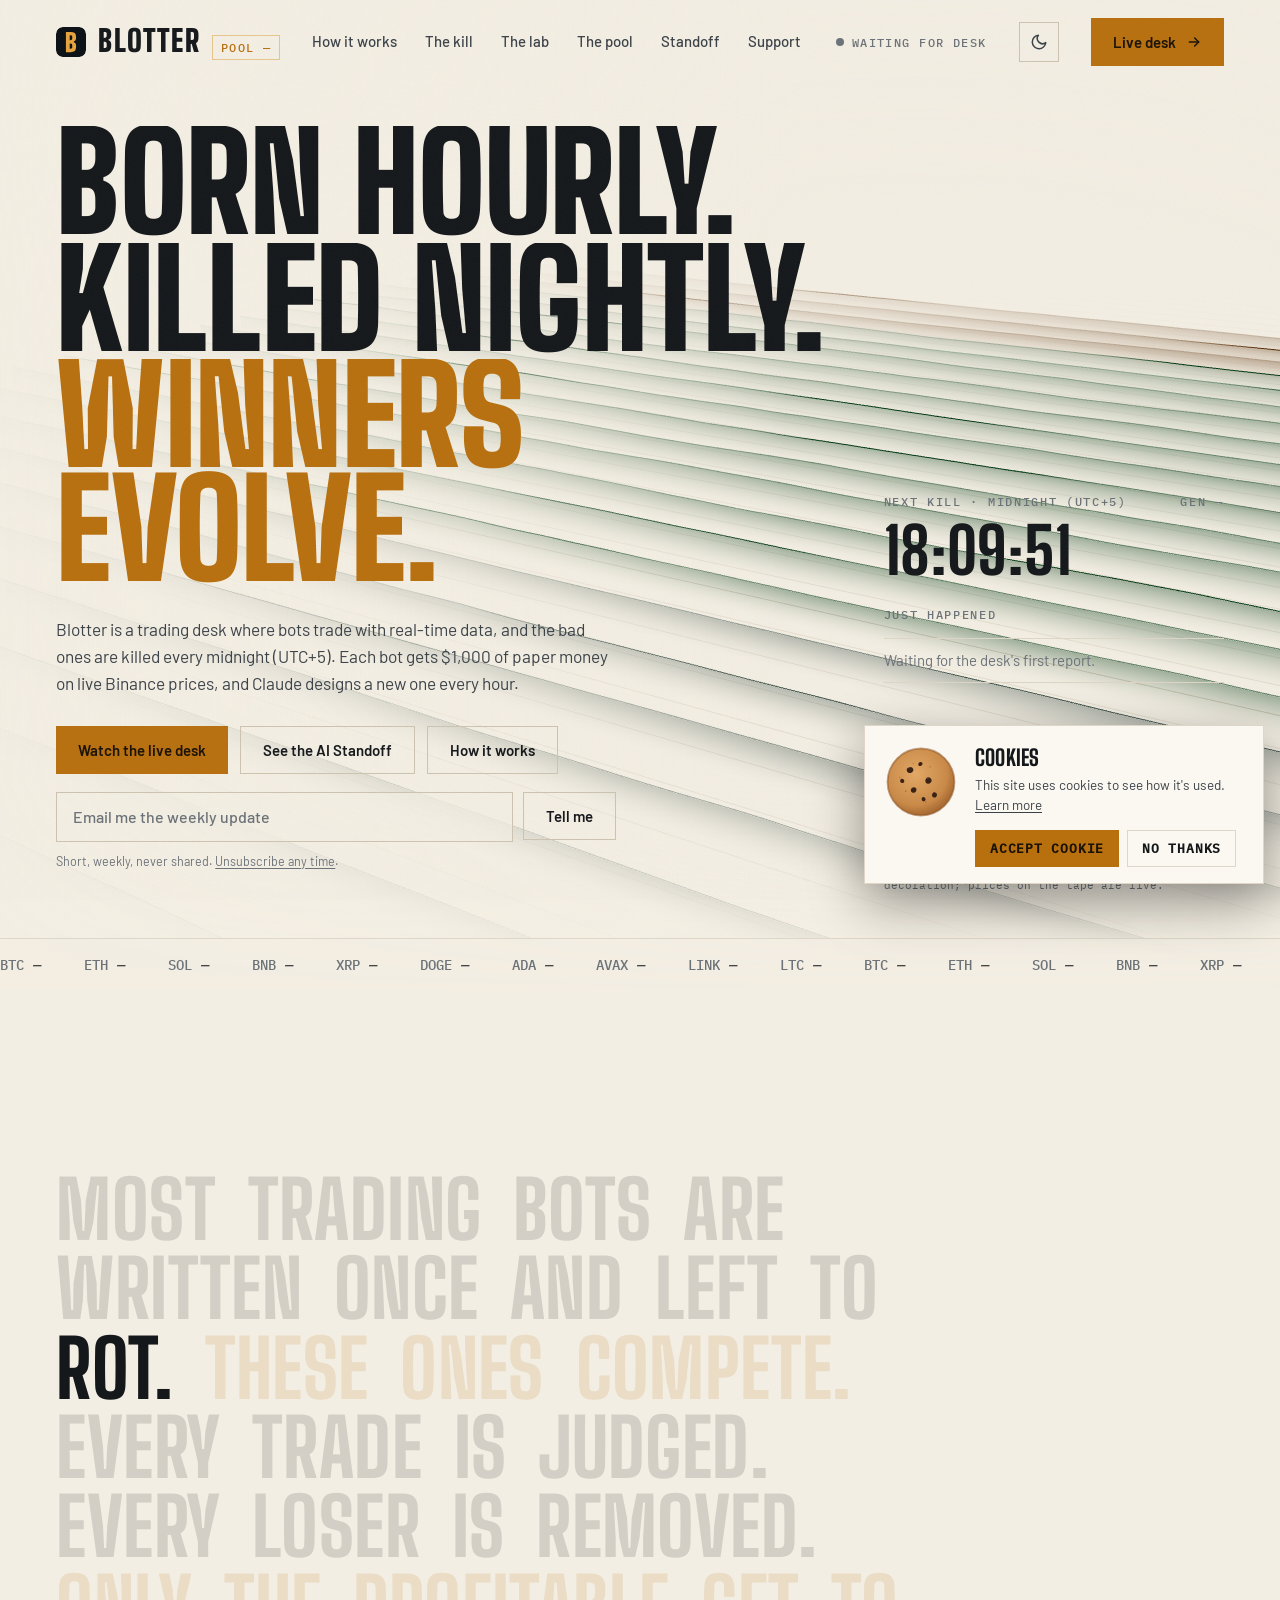
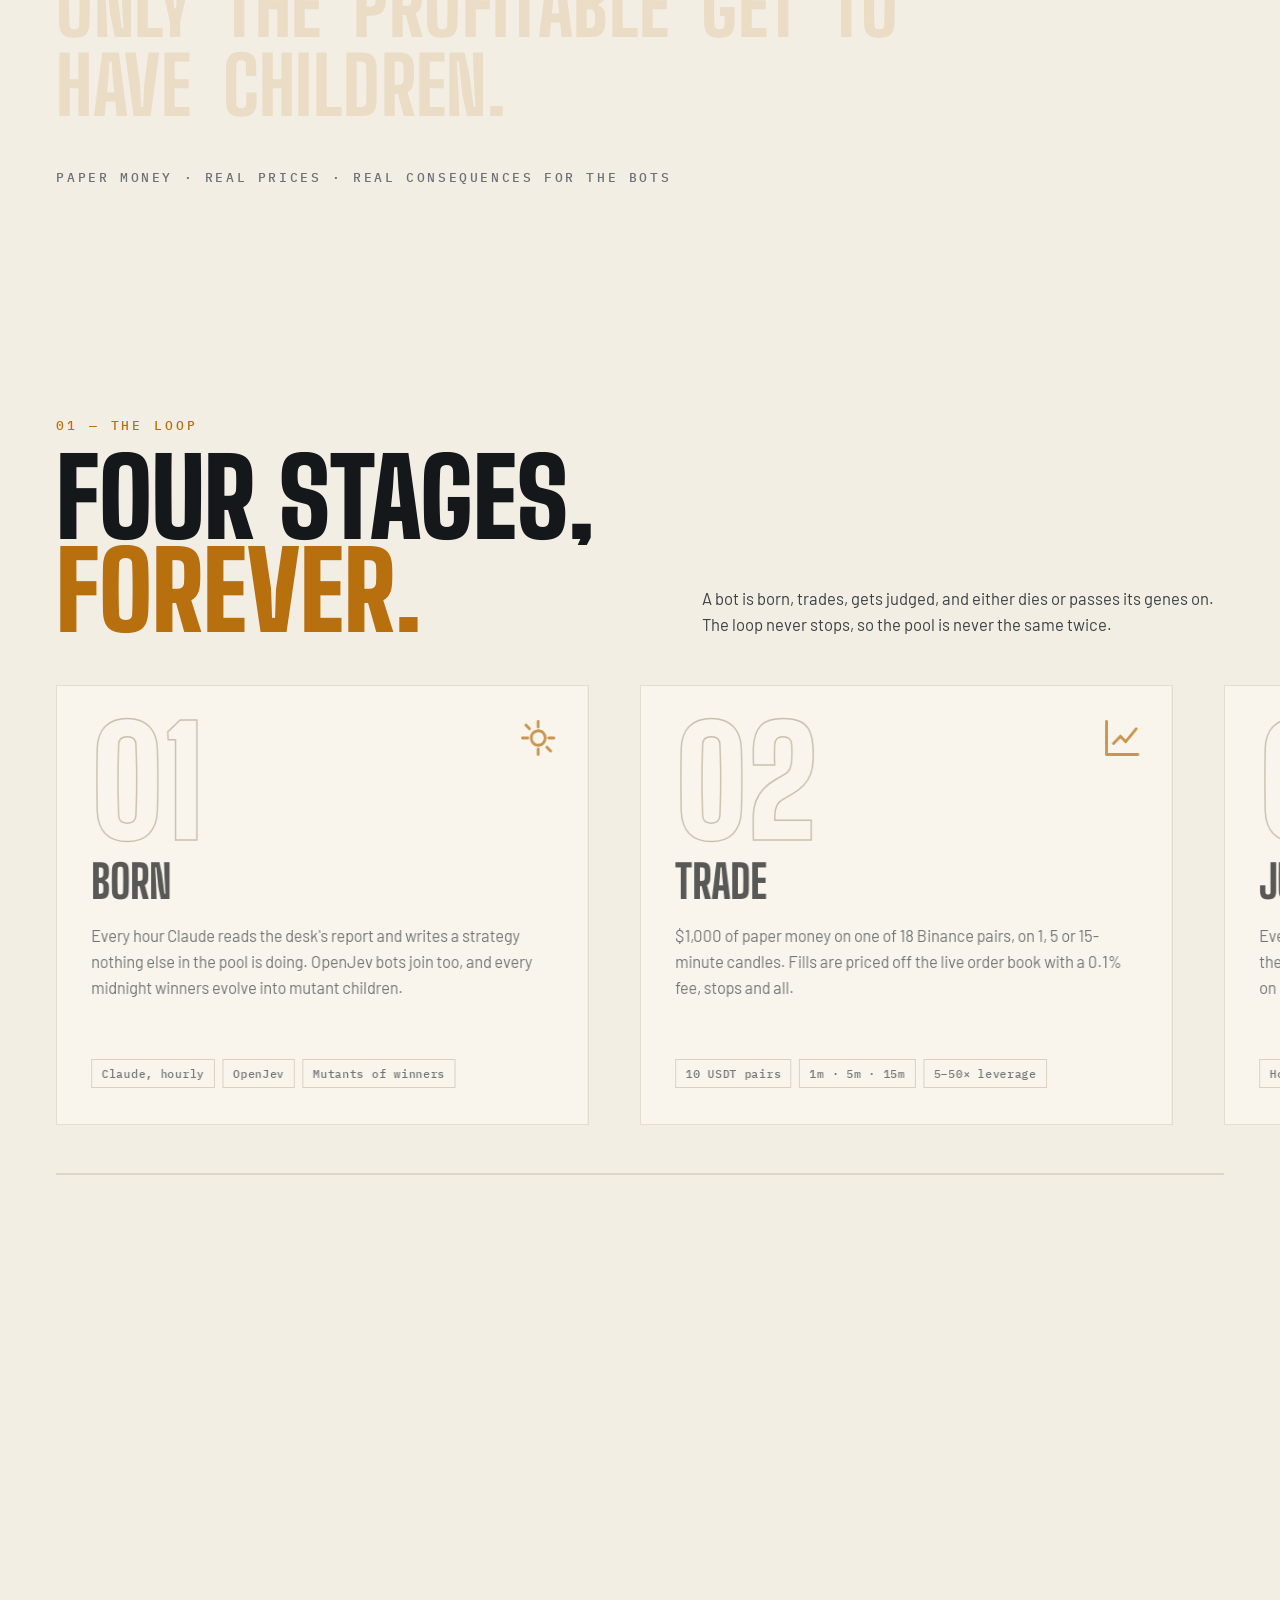
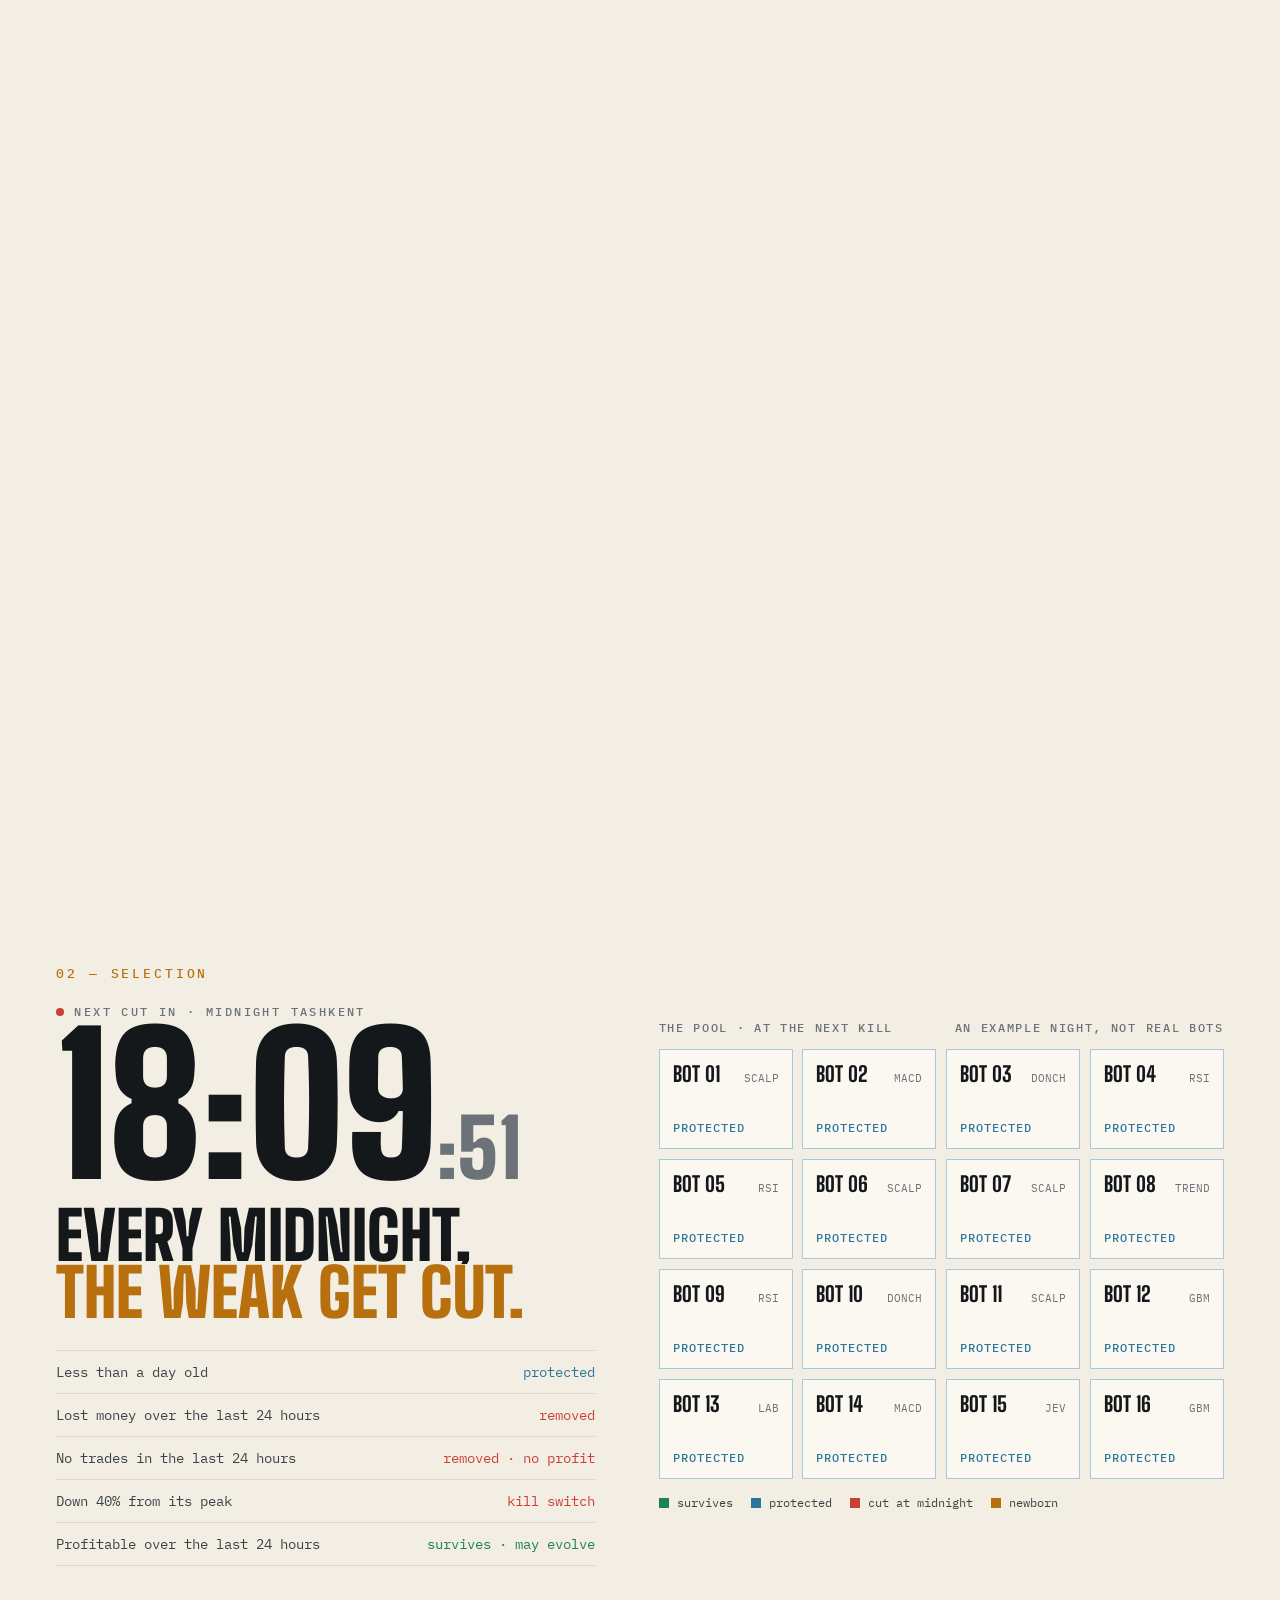
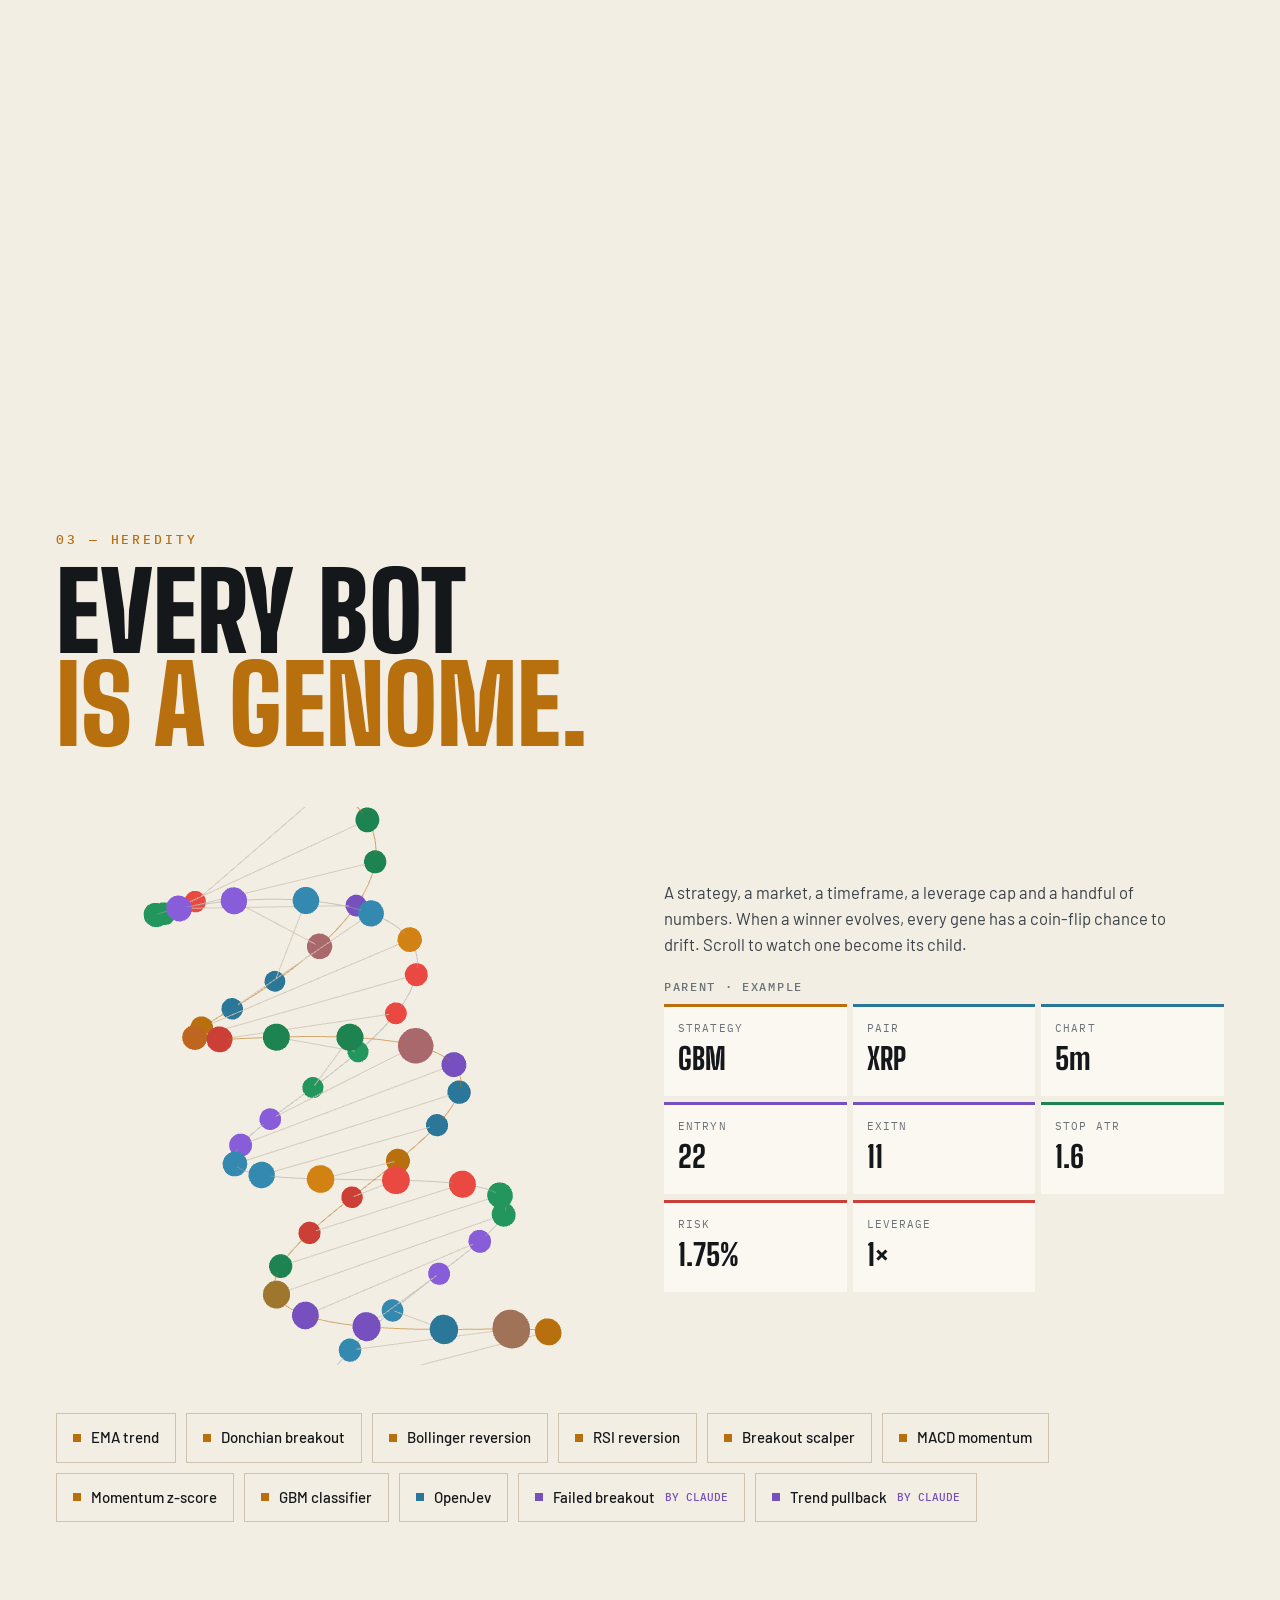
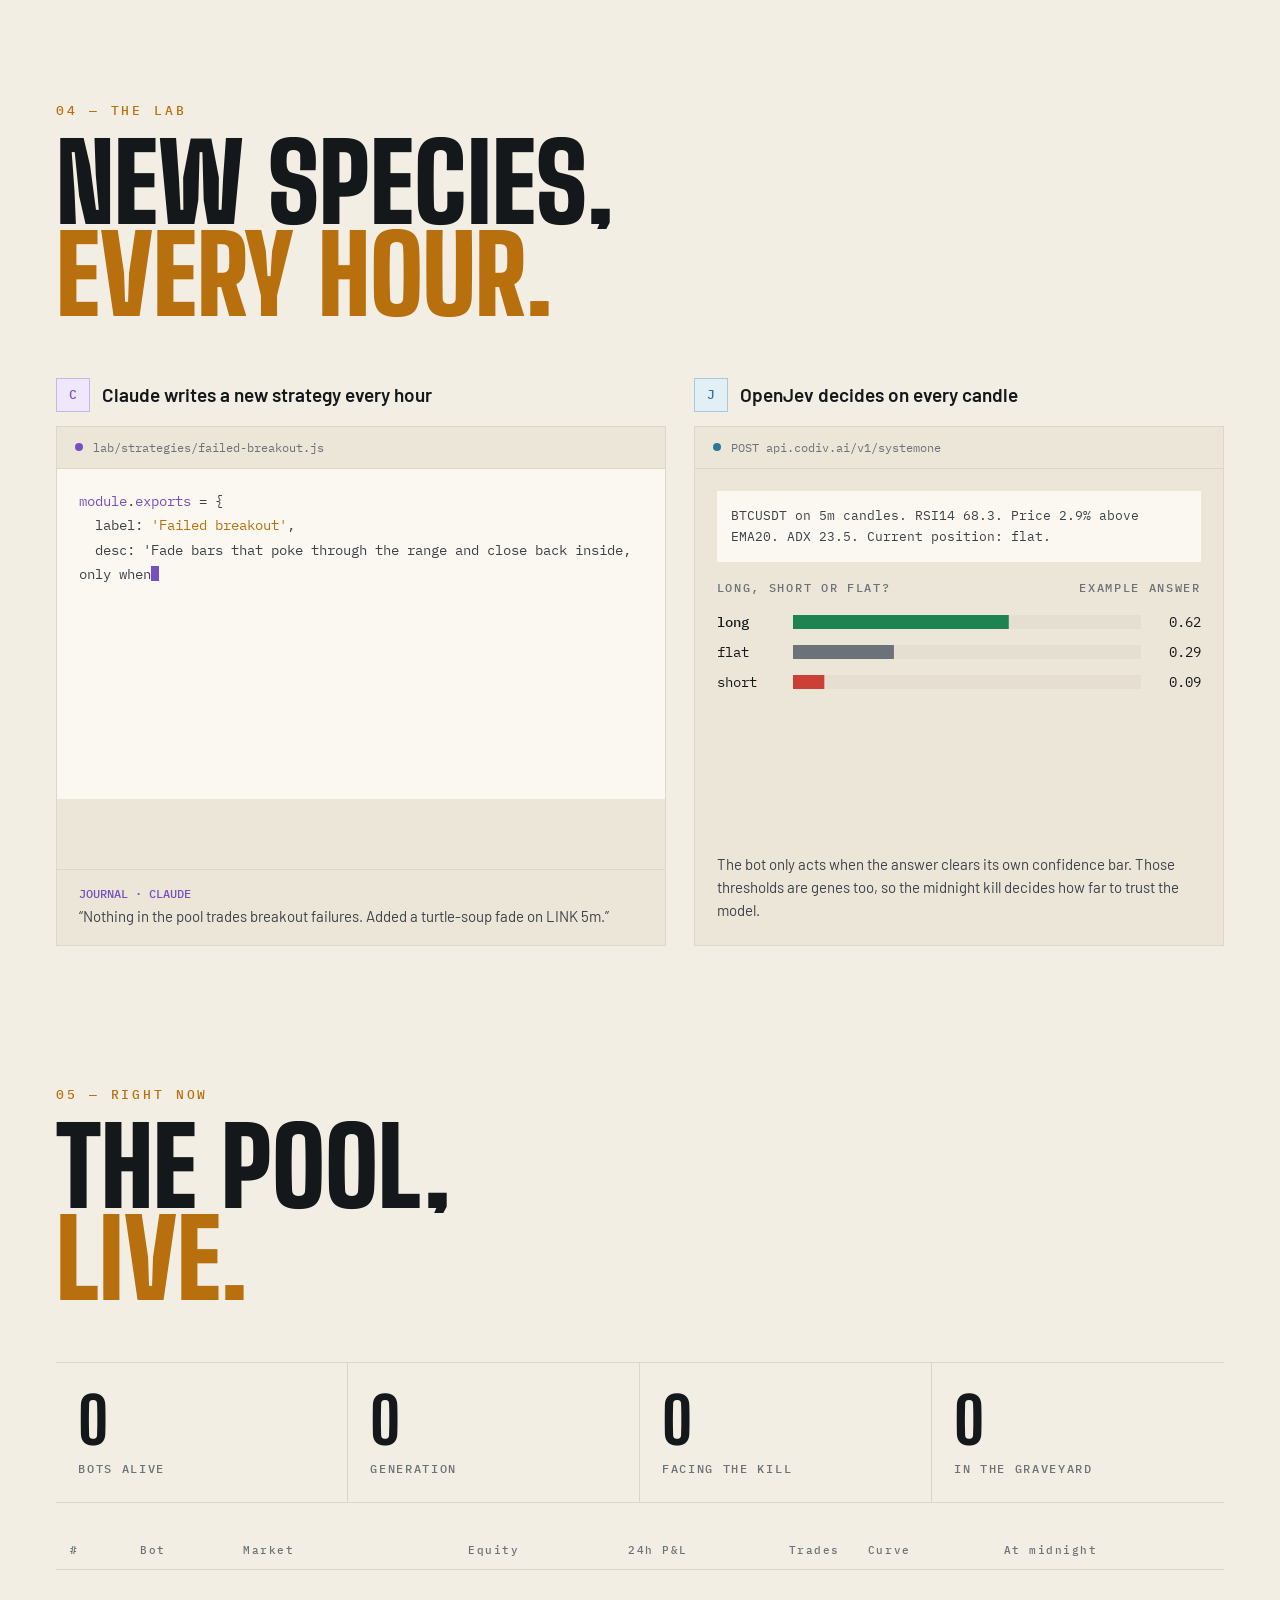
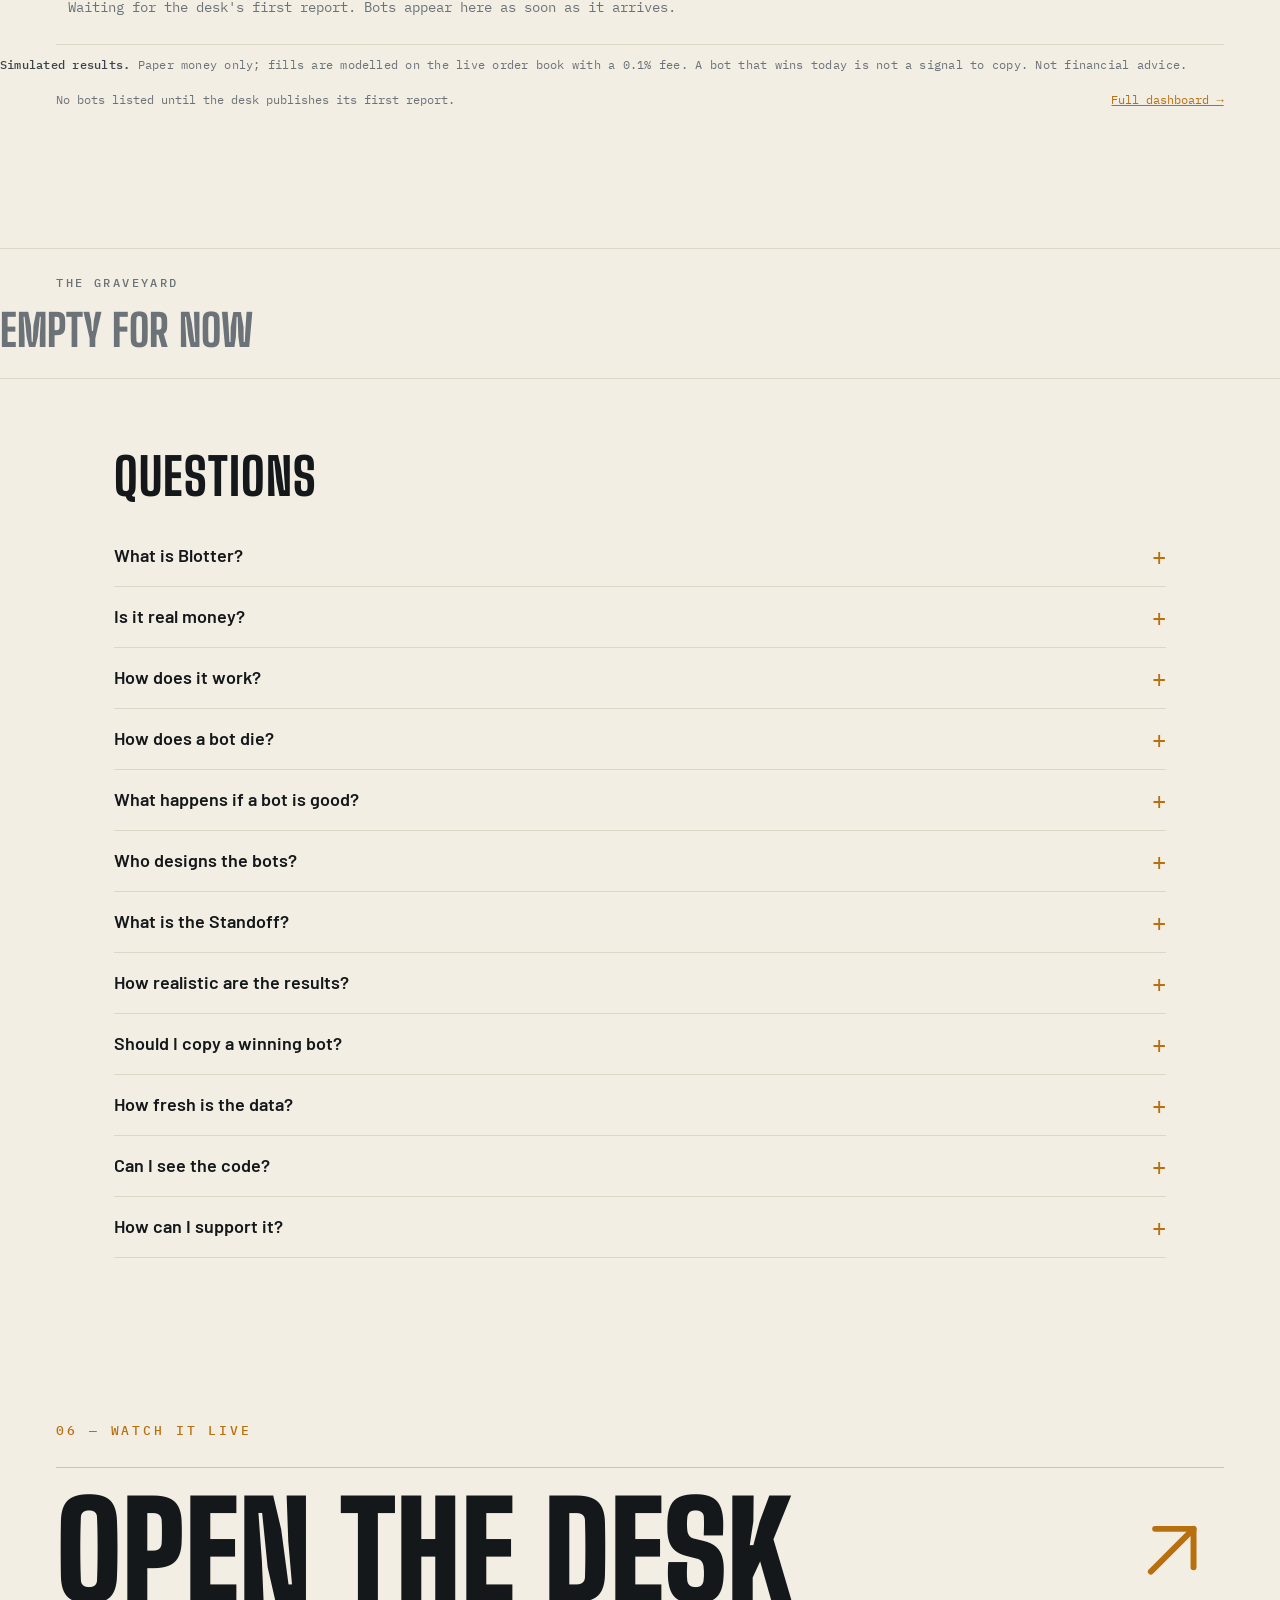
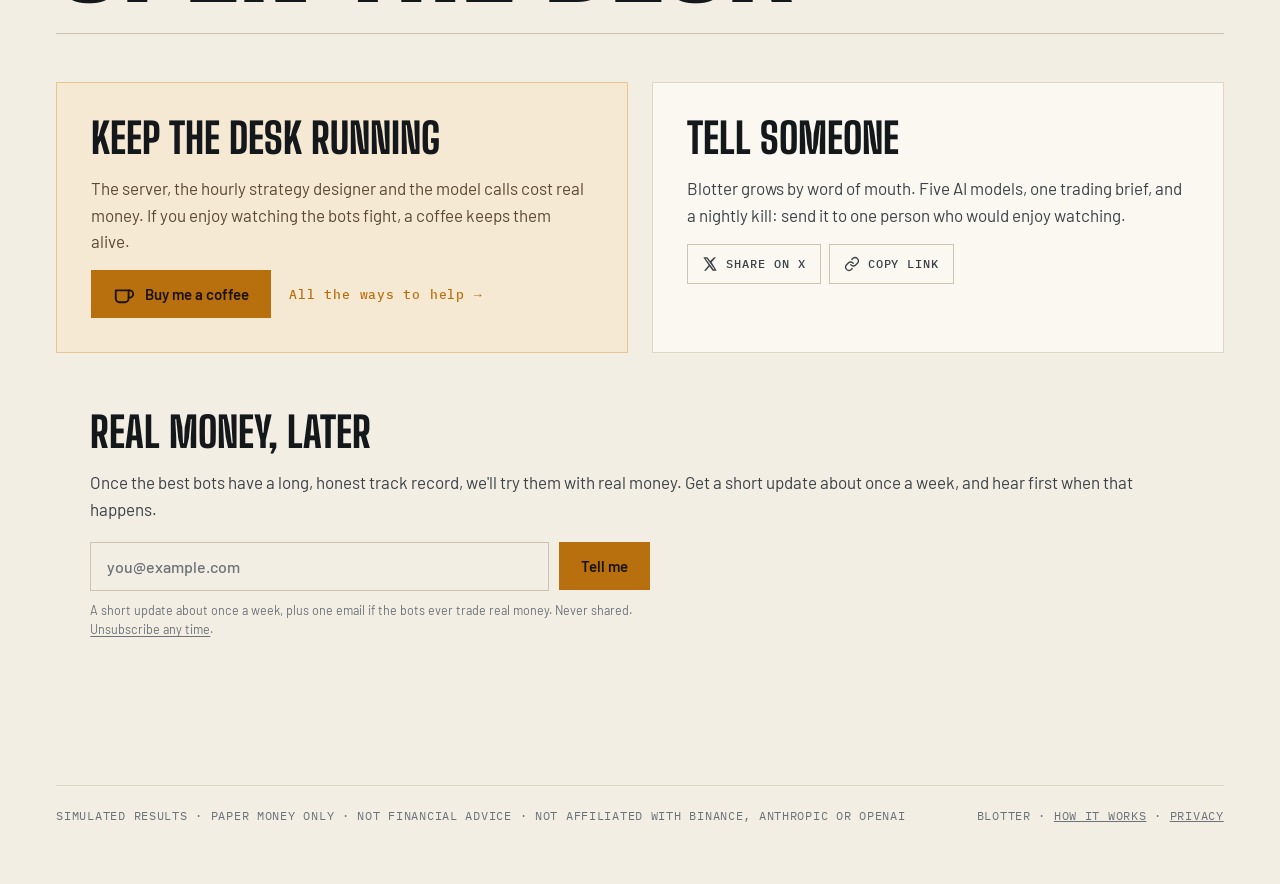
==== commit 8a95d47a: "site: update from engine (5bbba46)" ====
--- a/docs/index.html
+++ b/docs/index.html
@@ -14,7 +14,7 @@
 <link rel="stylesheet" href="snapshot.css?v=ac0e2d4d">
 <link rel="stylesheet" href="extras.css?v=0d4e8541">
 <!--ld:start-->
-<script type="application/ld+json">{"@context":"https://schema.org","@graph":[{"@type":"WebSite","name":"Blotter","url":"https://daniiiiilllll546-oss.github.io/Blotter/","description":"A trading desk where bots trade with real-time data, and the bad ones are killed every day at midnight (UTC+5, Tashkent time)."},{"@type":"FAQPage","mainEntity":[{"@type":"Question","name":"What is Blotter?","acceptedAnswer":{"@type":"Answer","text":"Blotter is a trading desk where evolving AI trading bots trade with real-time data, and the bad ones are killed every day at midnight (UTC+5, Tashkent time). Each bot gets $1,000 of paper money and trades live Binance prices."}},{"@type":"Question","name":"Is it real money?","acceptedAnswer":{"@type":"Answer","text":"No. Every bot trades with paper money, so nobody can win or lose real funds here. The prices are real (live Binance order books), the money is not. Nothing on this site is financial advice."}},{"@type":"Question","name":"How does it work?","acceptedAnswer":{"@type":"Answer","text":"Four steps on repeat. A bot is born (Claude designs a new strategy every hour, and winners evolve into mutant children). It trades $1,000 of paper money on one of 18 Binance pairs, on 1, 5 or 15-minute candles. It gets judged on its last 24 hours. Then it either dies or passes its genes on."}},{"@type":"Question","name":"How does a bot die?","acceptedAnswer":{"@type":"Answer","text":"Three ways. Every hour, a bot that falls below $600 or loses 15% in a day is removed on the spot. Every midnight (UTC+5) each bot older than a day is judged on its last 24 hours, and one that lost money or made no trades is removed. A bot that drops 40% from its peak is stopped by the kill switch. Bots less than a day old are protected."}},{"@type":"Question","name":"What happens if a bot is good?","acceptedAnswer":{"@type":"Answer","text":"It survives the midnight cut and may evolve. A profitable bot can have up to two children, each a copy with a few of its numbers nudged by chance (about 15%), and sometimes moved to a different pair or chart speed. A family is capped at seven bots, so no single idea takes over. The best ideas spread, and the rest are removed."}},{"@type":"Question","name":"Who designs the bots?","acceptedAnswer":{"@type":"Answer","text":"Claude writes a new strategy every hour, chosen to be something nothing else in the pool is doing, and writes down why in its journal. A separate set of bots asks an AI model (OpenJev) for a long, short or flat call on every candle. Winners at midnight also evolve: they get mutant children."}},{"@type":"Question","name":"What is the Standoff?","acceptedAnswer":{"@type":"Answer","text":"The Standoff is a head-to-head test. Five AI models (Opus 5.5, Sonnet 5.5, Haiku 4.5, GPT-6 Astra and GPT-6.1 Sol) were given the same plain-English trading idea and each wrote its own bot. All five now trade live on the desk under the same rules, and their code is public on the Standoff page. Standoff bots are never cut, so every model gets an uninterrupted run."}},{"@type":"Question","name":"How realistic are the results?","acceptedAnswer":{"@type":"Answer","text":"They are simulated. Fills are priced off Binance's live order book with a 0.1% fee on every fill, but no real orders are placed, so the bots never move the market. Treat the numbers as an experiment, not a track record."}},{"@type":"Question","name":"Should I copy a winning bot?","acceptedAnswer":{"@type":"Answer","text":"No. A bot can survive a night by luck, and one day is a small sample. Blotter is a free experiment with paper money, not a trading signal, and nothing on this site is financial advice."}},{"@type":"Question","name":"How fresh is the data?","acceptedAnswer":{"@type":"Answer","text":"The desk prices bots off live Binance data, and a report of the whole desk is published about every 10 minutes. The numbers you see on the live pages come from that report. The tables in the static snapshot on this page show the desk at the time shown beside them."}},{"@type":"Question","name":"Can I see the code?","acceptedAnswer":{"@type":"Answer","text":"Yes for the website and for the five Standoff bots, which are public on GitHub. The trading engine that runs the desk is private."}},{"@type":"Question","name":"How can I support it?","acceptedAnswer":{"@type":"Answer","text":"The server, the hourly strategy designer and the model calls cost real money. A coffee keeps the bots running, and sharing the desk helps too. See the Support page."}}]}]}</script>
+<script type="application/ld+json">{"@context":"https://schema.org","@graph":[{"@type":"WebSite","name":"Blotter","url":"https://daniiiiilllll546-oss.github.io/Blotter/","description":"A trading desk where bots trade with real-time data, and the bad ones are killed every day at midnight (UTC+5, Tashkent time)."},{"@type":"FAQPage","mainEntity":[{"@type":"Question","name":"What is Blotter?","acceptedAnswer":{"@type":"Answer","text":"Blotter is a trading desk where evolving AI trading bots trade with real-time data, and the bad ones are killed every day at midnight (UTC+5, Tashkent time). Each bot gets $1,000 of paper money and trades live Binance prices."}},{"@type":"Question","name":"Is it real money?","acceptedAnswer":{"@type":"Answer","text":"No. Every bot trades with paper money, so nobody can win or lose real funds here. The prices are real (live Binance order books), the money is not. Nothing on this site is financial advice."}},{"@type":"Question","name":"How does it work?","acceptedAnswer":{"@type":"Answer","text":"Four steps on repeat. A bot is born (Claude designs a new strategy every hour, and winners evolve into mutant children). It trades $1,000 of paper money on one of 18 Binance pairs, on 1, 5 or 15-minute candles. It gets judged on its last 24 hours. Then it either dies or passes its genes on."}},{"@type":"Question","name":"How does a bot die?","acceptedAnswer":{"@type":"Answer","text":"Three ways. Every hour, a bot that falls below $600 or loses 10% in a day is removed on the spot. Every midnight (UTC+5) each bot older than a day is judged on its last 24 hours, and one that lost money or made no trades is removed. A bot that drops 40% from its peak is stopped by the kill switch. Bots less than a day old are protected."}},{"@type":"Question","name":"What happens if a bot is good?","acceptedAnswer":{"@type":"Answer","text":"It survives the midnight cut and may evolve. A profitable bot can have up to two children, each a copy with a few of its numbers nudged by chance (about 15%), and sometimes moved to a different pair or chart speed. A family is capped at seven bots, so no single idea takes over. The best ideas spread, and the rest are removed."}},{"@type":"Question","name":"Who designs the bots?","acceptedAnswer":{"@type":"Answer","text":"Claude writes a new strategy every hour, chosen to be something nothing else in the pool is doing, and writes down why in its journal. A separate set of bots asks an AI model (OpenJev) for a long, short or flat call on every candle. Winners at midnight also evolve: they get mutant children."}},{"@type":"Question","name":"What is the Standoff?","acceptedAnswer":{"@type":"Answer","text":"The Standoff is a head-to-head test. Five AI models (Opus 5.5, Sonnet 5.5, Haiku 4.5, GPT-6 Astra and GPT-6.1 Sol) were given the same plain-English trading idea and each wrote its own bot. All five now trade live on the desk under the same rules, and their code is public on the Standoff page. Standoff bots are never cut, so every model gets an uninterrupted run."}},{"@type":"Question","name":"How realistic are the results?","acceptedAnswer":{"@type":"Answer","text":"They are simulated. Fills are priced off Binance's live order book with a 0.1% fee on every fill, but no real orders are placed, so the bots never move the market. Treat the numbers as an experiment, not a track record."}},{"@type":"Question","name":"Should I copy a winning bot?","acceptedAnswer":{"@type":"Answer","text":"No. A bot can survive a night by luck, and one day is a small sample. Blotter is a free experiment with paper money, not a trading signal, and nothing on this site is financial advice."}},{"@type":"Question","name":"How fresh is the data?","acceptedAnswer":{"@type":"Answer","text":"The desk prices bots off live Binance data, and a report of the whole desk is published about every 10 minutes. The numbers you see on the live pages come from that report. The tables in the static snapshot on this page show the desk at the time shown beside them."}},{"@type":"Question","name":"Can I see the code?","acceptedAnswer":{"@type":"Answer","text":"Yes for the website and for the five Standoff bots, which are public on GitHub. The trading engine that runs the desk is private."}},{"@type":"Question","name":"How can I support it?","acceptedAnswer":{"@type":"Answer","text":"The server, the hourly strategy designer and the model calls cost real money. A coffee keeps the bots running, and sharing the desk helps too. See the Support page."}}]}]}</script>
 <!--ld:end-->
 <meta property="og:type" content="website">
 <meta name="theme-color" content="#0B1116">
@@ -417,12 +417,12 @@
         <svg class="ico" viewBox="0 0 24 24" fill="none" stroke="currentColor" stroke-width="1.6" stroke-linecap="round" stroke-linejoin="round" aria-hidden="true"><path d="M3 3v18h18"/><path d="m7 15 4-4 3 3 6-7"/></svg>
         <div class="num">02</div><h3>Trade</h3>
         <p>$1,000 of paper money on one of 18 Binance pairs, on 1, 5 or 15-minute candles. Fills are priced off the live order book with a 0.1% fee, stops and all.</p>
-        <div class="tag"><span>10 USDT pairs</span><span>1m · 5m · 15m</span><span>2–10× leverage</span></div>
+        <div class="tag"><span>10 USDT pairs</span><span>1m · 5m · 15m</span><span>5–50× leverage</span></div>
       </article>
       <article class="step">
         <svg class="ico" viewBox="0 0 24 24" fill="none" stroke="currentColor" stroke-width="1.6" stroke-linecap="round" stroke-linejoin="round" aria-hidden="true"><path d="m16 16 3-8 3 8c-.87.65-1.92 1-3 1s-2.13-.35-3-1Z"/><path d="m2 16 3-8 3 8c-.87.65-1.92 1-3 1s-2.13-.35-3-1Z"/><path d="M7 21h10"/><path d="M12 3v18"/><path d="M3 7h2c2 0 5-1 7-2 2 1 5 2 7 2h2"/></svg>
         <div class="num">03</div><h3>Judged</h3>
-        <p>Every hour, bots below $600 or down 15% in a day are removed on the spot. At midnight Tashkent, every bot older than a day is judged on its last 24 hours.</p>
+        <p>Every hour, bots below $600 or down 10% in a day are removed on the spot. At midnight Tashkent, every bot older than a day is judged on its last 24 hours.</p>
         <div class="tag"><span>Hourly fast-fail</span><span>Midnight cut</span><span>40% kill switch</span></div>
       </article>
       <article class="step">
@@ -530,7 +530,7 @@
 <details class="qa"><summary>What is Blotter?</summary><p>Blotter is a trading desk where evolving AI trading bots trade with real-time data, and the bad ones are killed every day at midnight (UTC+5, Tashkent time). Each bot gets $1,000 of paper money and trades live Binance prices.</p></details>
 <details class="qa"><summary>Is it real money?</summary><p>No. Every bot trades with paper money, so nobody can win or lose real funds here. The prices are real (live Binance order books), the money is not. Nothing on this site is financial advice.</p></details>
 <details class="qa"><summary>How does it work?</summary><p>Four steps on repeat. A bot is born (Claude designs a new strategy every hour, and winners evolve into mutant children). It trades $1,000 of paper money on one of 18 Binance pairs, on 1, 5 or 15-minute candles. It gets judged on its last 24 hours. Then it either dies or passes its genes on.</p></details>
-<details class="qa"><summary>How does a bot die?</summary><p>Three ways. Every hour, a bot that falls below $600 or loses 15% in a day is removed on the spot. Every midnight (UTC+5) each bot older than a day is judged on its last 24 hours, and one that lost money or made no trades is removed. A bot that drops 40% from its peak is stopped by the kill switch. Bots less than a day old are protected.</p></details>
+<details class="qa"><summary>How does a bot die?</summary><p>Three ways. Every hour, a bot that falls below $600 or loses 10% in a day is removed on the spot. Every midnight (UTC+5) each bot older than a day is judged on its last 24 hours, and one that lost money or made no trades is removed. A bot that drops 40% from its peak is stopped by the kill switch. Bots less than a day old are protected.</p></details>
 <details class="qa"><summary>What happens if a bot is good?</summary><p>It survives the midnight cut and may evolve. A profitable bot can have up to two children, each a copy with a few of its numbers nudged by chance (about 15%), and sometimes moved to a different pair or chart speed. A family is capped at seven bots, so no single idea takes over. The best ideas spread, and the rest are removed.</p></details>
 <details class="qa"><summary>Who designs the bots?</summary><p>Claude writes a new strategy every hour, chosen to be something nothing else in the pool is doing, and writes down why in its journal. A separate set of bots asks an AI model (OpenJev) for a long, short or flat call on every candle. Winners at midnight also evolve: they get mutant children.</p></details>
 <details class="qa"><summary>What is the Standoff?</summary><p>The Standoff is a head-to-head test. Five AI models (Opus 5.5, Sonnet 5.5, Haiku 4.5, GPT-6 Astra and GPT-6.1 Sol) were given the same plain-English trading idea and each wrote its own bot. All five now trade live on the desk under the same rules, and their code is public on the Standoff page. Standoff bots are never cut, so every model gets an uninterrupted run.</p></details>
